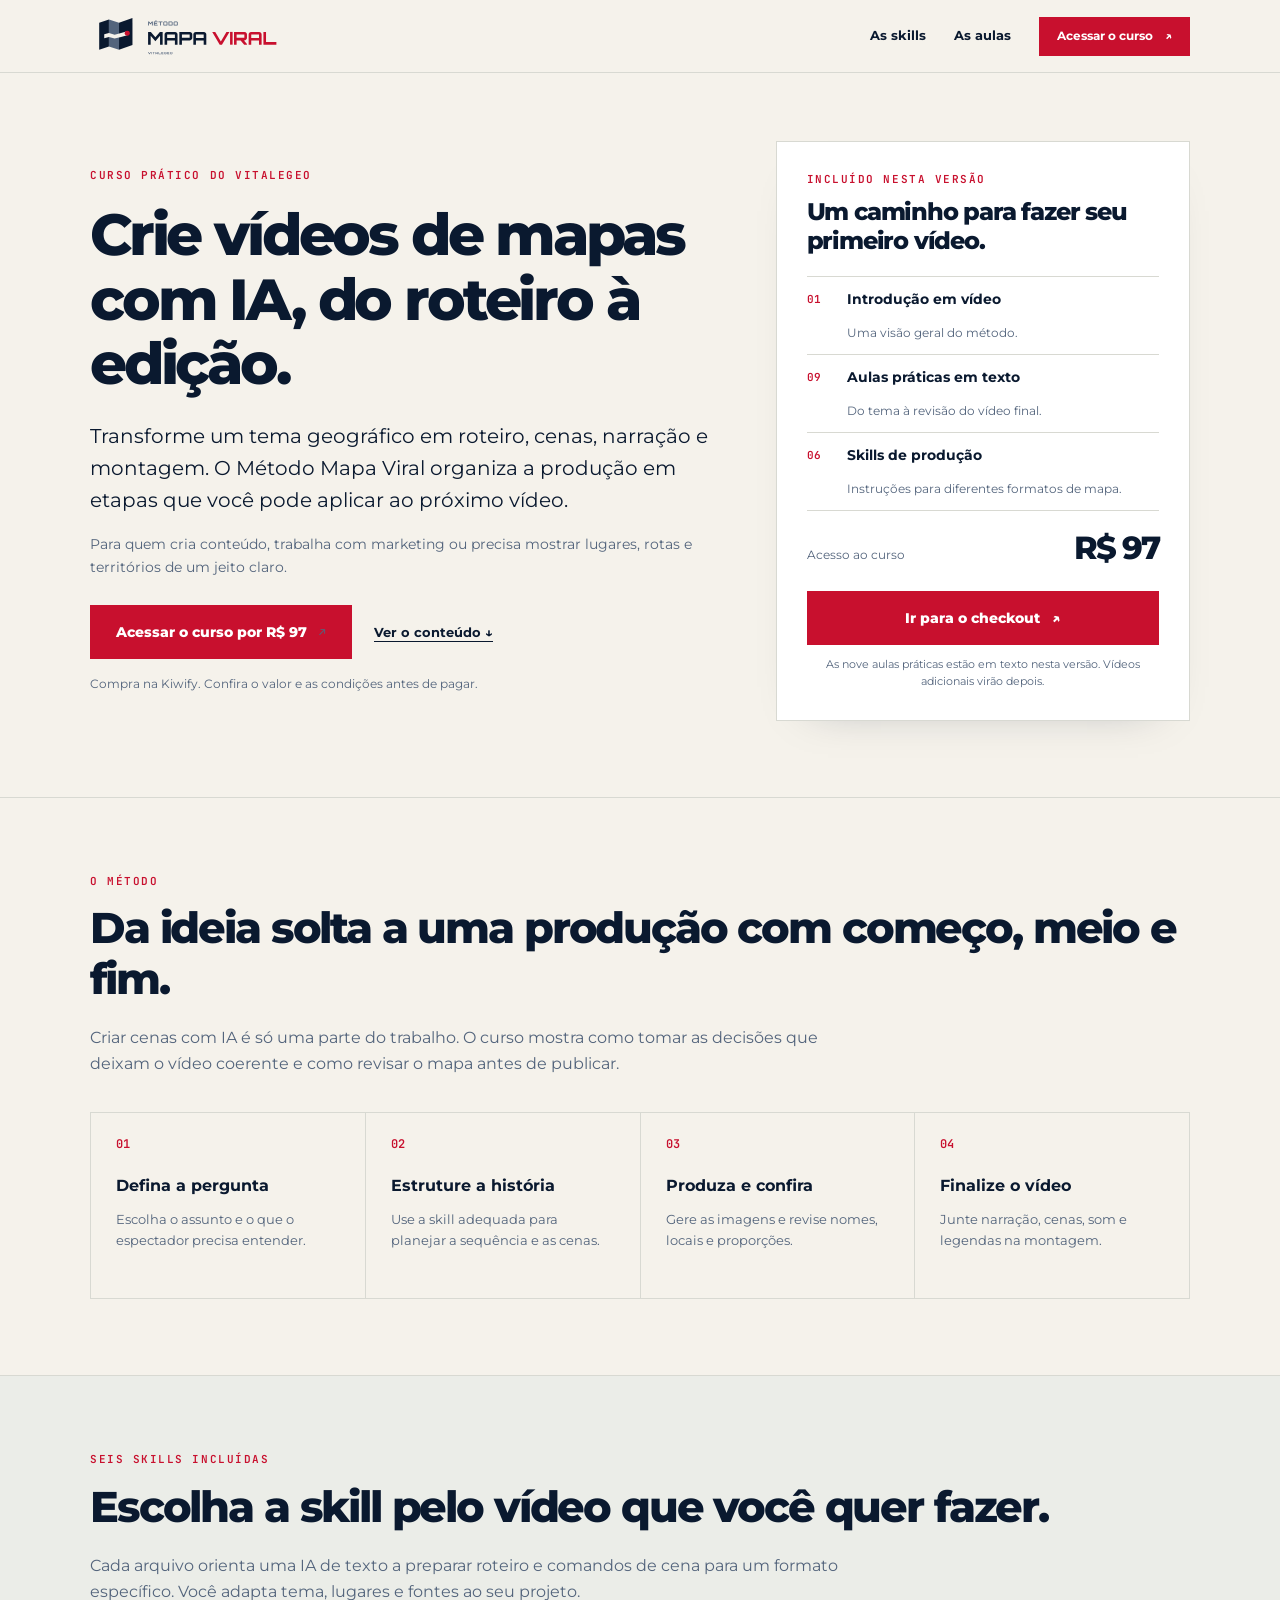
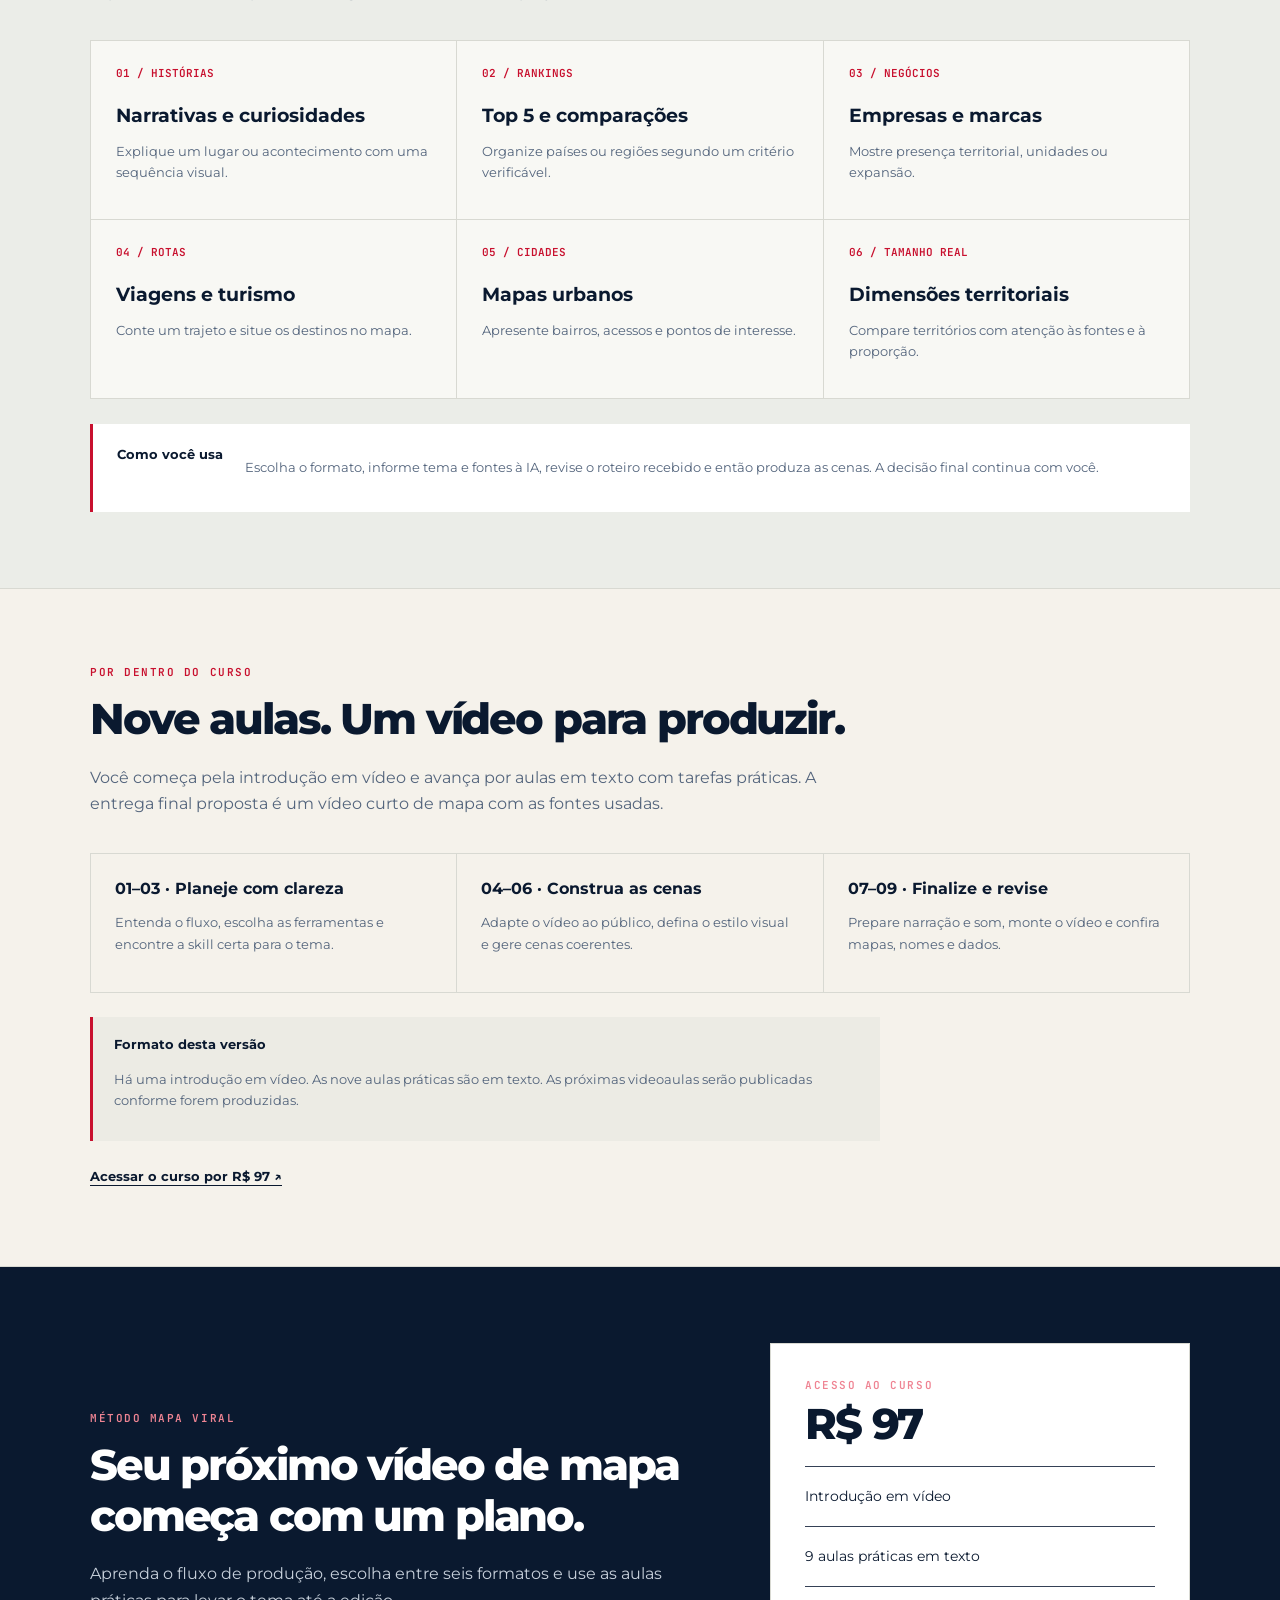
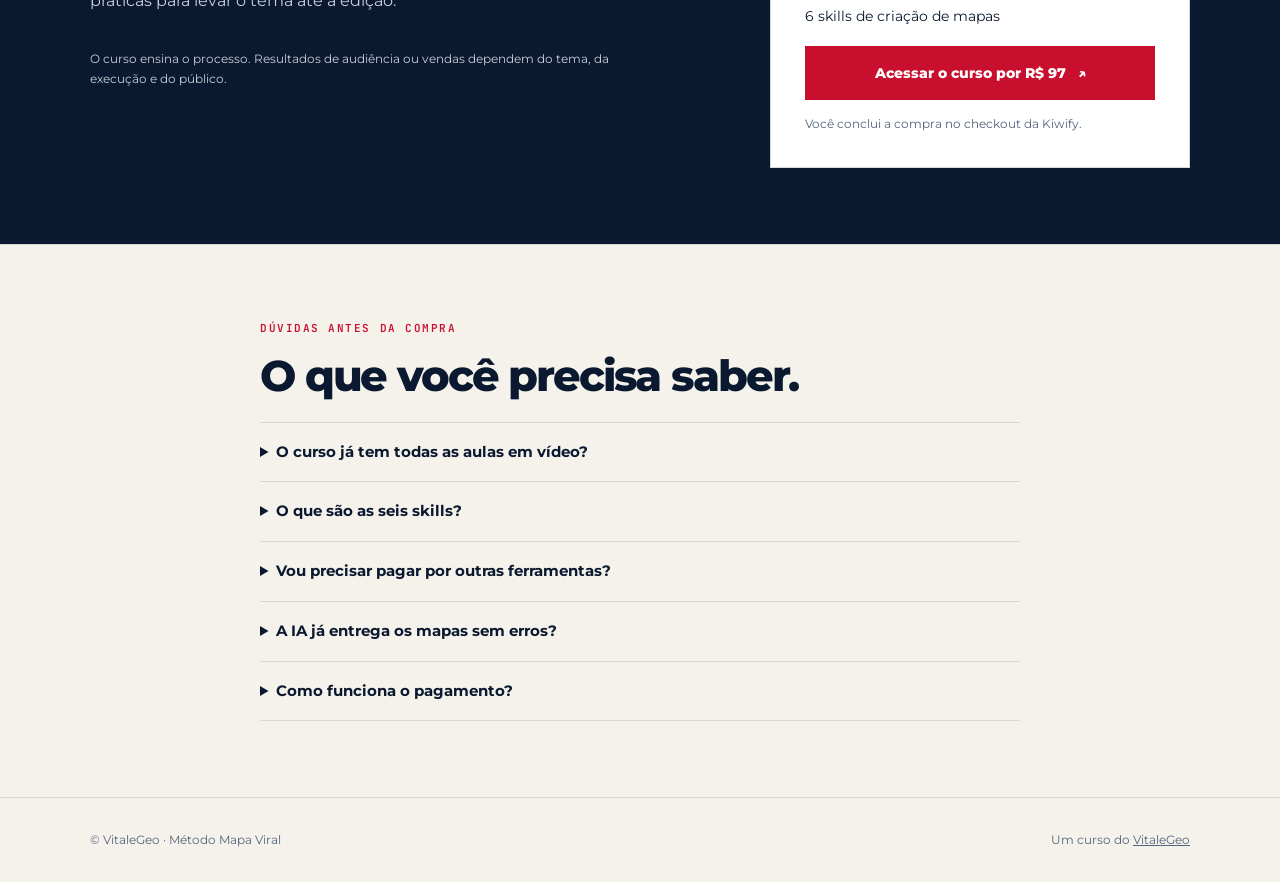
==== index.html @ 08789dc2 "Improve landing page conversion copy and layout" ====
<!doctype html>
<html lang="pt-BR">
<head>
  <meta charset="utf-8">
  <meta name="viewport" content="width=device-width,initial-scale=1">
  <meta name="theme-color" content="#F5F2EB">
  <meta name="description" content="Aprenda a criar vídeos de mapas com IA, do roteiro à edição. Introdução em vídeo, 9 aulas em texto e 6 skills para diferentes formatos.">
  <title>Método Mapa Viral | Crie vídeos de mapas com IA</title>
  <link rel="canonical" href="https://metodomapaviral.vitalegeo.com.br/">
  <meta property="og:type" content="website">
  <meta property="og:title" content="Método Mapa Viral | Crie vídeos de mapas com IA">
  <meta property="og:description" content="Do roteiro à edição: introdução em vídeo, 9 aulas em texto e 6 skills para criar vídeos de mapas com IA.">
  <meta property="og:url" content="https://metodomapaviral.vitalegeo.com.br/">
  <meta property="og:image" content="https://metodomapaviral.vitalegeo.com.br/capa-metodo-mapa-viral.png">
  <meta property="og:image:width" content="300">
  <meta property="og:image:height" content="250">
  <link rel="icon" href="logo/metodo-mapa-viral-favicon.ico" sizes="any">
  <link rel="preconnect" href="https://fonts.googleapis.com">
  <link rel="preconnect" href="https://fonts.gstatic.com" crossorigin>
  <link href="https://fonts.googleapis.com/css2?family=JetBrains+Mono:wght@500;600&family=Montserrat:wght@400;500;600;700;800&display=swap" rel="stylesheet">
  <style>
    :root{--paper:#F5F2EB;--ink:#0A192F;--slate:#53647C;--red:#C8102E;--line:#d8d9d2}
    *{box-sizing:border-box}html{scroll-behavior:smooth}body{margin:0;background:var(--paper);color:var(--ink);font:16px/1.65 Montserrat,Arial,sans-serif}a{color:inherit}button{font:inherit}::selection{background:#A8C3A6;color:var(--ink)}
    .wrap{width:min(1100px,calc(100% - 40px));margin:auto}.narrow{width:min(760px,calc(100% - 40px));margin:auto}.eyebrow{font:600 11px/1.4 'JetBrains Mono',monospace;letter-spacing:.14em;text-transform:uppercase;color:var(--red)}
    .site-header{border-bottom:1px solid var(--line)}.nav{min-height:72px;display:flex;align-items:center;justify-content:space-between;gap:20px}.brand{display:inline-flex;align-items:center;text-decoration:none}.brand img{display:block;width:215px;height:auto}.nav-links{display:flex;align-items:center;gap:28px}.nav-links a{text-decoration:none;font-size:13px;font-weight:700}.nav-links a:hover{color:var(--red)}
    .button{display:inline-flex;align-items:center;justify-content:center;gap:12px;min-height:54px;padding:13px 25px;border:1px solid var(--red);background:var(--red);color:#fff!important;text-decoration:none;font-weight:800;font-size:14px;line-height:1.3;transition:background .2s,transform .2s}.button:hover{background:#a50d24;transform:translateY(-2px)}.button:focus-visible,a:focus-visible,summary:focus-visible{outline:3px solid var(--red);outline-offset:4px}.button.ghost{background:transparent;color:var(--ink)!important;border-color:var(--ink)}.button.ghost:hover{background:var(--ink);color:#fff!important}.button.small{min-height:39px;padding:8px 17px;font-size:12px}
    .hero{padding:84px 0 85px;border-bottom:1px solid var(--line)}.hero-grid{display:grid;grid-template-columns:minmax(0,1.3fr) minmax(270px,.7fr);align-items:end;gap:7vw}.hero h1{font:800 clamp(39px,5vw,68px)/1.08 Orbitron,sans-serif;letter-spacing:-.045em;margin:19px 0 24px;max-width:760px}.hero .lead{font-size:clamp(17px,2vw,21px);line-height:1.55;max-width:650px;margin:0 0 28px}.hero .sublead{max-width:630px;color:var(--slate);font-size:14px;margin:0 0 31px}.hero-cta{display:flex;flex-wrap:wrap;align-items:center;gap:20px}.hero-cta span{font:500 11px 'JetBrains Mono',monospace;color:var(--slate)}.hero-note{border-left:2px solid var(--red);padding:8px 0 8px 20px;font-size:14px}.hero-note strong{display:block;font-size:18px;margin-bottom:12px}.hero-note p{margin:0;color:var(--slate)}
    section{scroll-margin-top:26px}.section{padding:82px 0;border-bottom:1px solid var(--line)}h2{font:800 clamp(28px,3.6vw,43px)/1.18 Orbitron,sans-serif;letter-spacing:-.04em;margin:14px 0 20px}h3{font-size:19px;line-height:1.35;margin:0 0 12px}.intro{font-size:16px;max-width:760px;color:var(--slate);margin:0 0 35px}.columns{display:grid;grid-template-columns:repeat(2,minmax(0,1fr));gap:35px}.rule-list{list-style:none;padding:0;margin:0}.rule-list li{padding:18px 0;border-top:1px solid var(--line);font-size:14px}.rule-list strong{display:block;font-size:15px;color:var(--ink)}.rule-list span{color:var(--slate)}.number{font:600 11px 'JetBrains Mono',monospace;color:var(--red);margin-right:12px}
    .dark{background:var(--ink);color:#fff}.dark .eyebrow{color:#ef8493}.dark .intro,.dark p,.dark .rule-list span{color:#c7d0db}.dark .rule-list li{border-color:#354156}.dark .rule-list strong{color:#fff}.dark .button.ghost{border-color:#fff;color:#fff!important}.dark .button.ghost:hover{background:#fff;color:var(--ink)!important}
    .process{display:grid;grid-template-columns:repeat(4,1fr);border-top:1px solid var(--line);border-left:1px solid var(--line);margin-top:34px}.step{padding:25px;border-right:1px solid var(--line);border-bottom:1px solid var(--line)}.step b{display:block;font:700 26px Orbitron,sans-serif;color:var(--red);margin-bottom:20px}.step h3{font-size:16px}.step p{font-size:13px;color:var(--slate);margin:0}
    .skill-grid{display:grid;grid-template-columns:repeat(3,1fr);gap:1px;background:var(--line);border:1px solid var(--line);margin-top:30px}.skill{background:var(--paper);padding:25px}.skill .number{display:block;margin-bottom:25px}.skill p{font-size:13px;color:var(--slate);margin:0}
    .curriculum{display:grid;grid-template-columns:1fr 1fr;gap:32px}.curriculum ol{margin:0;padding-left:20px}.curriculum li{padding:11px 0;border-top:1px solid var(--line);font-size:14px}.curriculum li:last-child{border-bottom:1px solid var(--line)}.curriculum h3{margin-bottom:18px}.note{font-size:13px;color:var(--slate);margin-top:24px}.offer{display:grid;grid-template-columns:1fr minmax(290px,420px);gap:60px;align-items:center}.price-box{background:#fff;border:1px solid var(--line);padding:34px;color:var(--ink)}.price{font:800 48px Orbitron,sans-serif;letter-spacing:-.05em;margin:4px 0 16px}.price-box .button{width:100%;text-align:center}.price-box small{display:block;color:var(--slate);font-size:11px;line-height:1.5;margin-top:13px}.checkout-pending{background:#fff4f4;color:#791b2b!important;border-left:3px solid var(--red);padding:12px;font-size:12px;margin:15px 0 0}
    .checkout-note{color:var(--slate);font-size:12px;line-height:1.5;margin:15px 0 0}.faq details{border-top:1px solid var(--line);padding:17px 0}.faq details:last-child{border-bottom:1px solid var(--line)}.faq summary{cursor:pointer;font-weight:700;font-size:14px}.faq p{font-size:13px;color:var(--slate);margin:10px 0 0}.footer{padding:32px 0;font-size:12px;color:var(--slate)}.footer .wrap{display:flex;justify-content:space-between;gap:20px}
    @media(max-width:760px){.nav-links a:not(.button){display:none}.hero{padding:58px 0}.hero-grid,.columns,.curriculum,.offer{grid-template-columns:1fr}.hero-note{margin-top:24px}.section{padding:60px 0}.process{grid-template-columns:repeat(2,1fr)}.skill-grid{grid-template-columns:repeat(2,1fr)}.offer{gap:24px}}
    @media(max-width:500px){.wrap,.narrow{width:min(100% - 32px,1100px)}.hero h1{font-size:36px}.hero-cta .button{width:100%}.skill-grid,.process{grid-template-columns:1fr}.nav{min-height:65px}.brand img{width:150px}.price-box{padding:26px}.footer .wrap{display:block}}
    @media(prefers-reduced-motion:reduce){html{scroll-behavior:auto}.button{transition:none}}

    /* Oferta e conteúdo acima da primeira dobra */
    .hero{padding:68px 0 76px}
    .hero-grid{grid-template-columns:minmax(0,1.2fr) minmax(335px,.8fr);align-items:center;gap:clamp(40px,5vw,75px)}
    .hero-grid>*{min-width:0}
    .hero h1{font:800 clamp(36px,4.5vw,59px)/1.12 Montserrat,Arial,sans-serif;letter-spacing:-.055em;max-width:690px}
    h2{font-family:Montserrat,Arial,sans-serif;letter-spacing:-.05em}
    .hero .lead{font-size:clamp(17px,1.75vw,20px);line-height:1.6;margin-bottom:17px}
    .hero .sublead{margin-bottom:26px}
    .hero-cta{gap:22px}
    .hero-cta .text-link{font:700 13px/1.4 Montserrat,Arial,sans-serif;color:var(--ink);text-decoration:underline;text-underline-offset:4px}
    .hero-micro{margin:15px 0 0;color:var(--slate);font-size:12px}
    .hero-note{background:#fff;border:1px solid var(--line);padding:30px;box-shadow:0 18px 45px -36px rgba(10,25,47,.35)}
    .hero-note h2{font:800 24px/1.2 Montserrat,Arial,sans-serif;margin:11px 0 20px}
    .hero-includes{list-style:none;margin:0;padding:0}
    .hero-includes li{display:grid;grid-template-columns:30px 1fr;gap:10px;padding:11px 0;border-top:1px solid var(--line)}
    .hero-includes li:last-child{border-bottom:1px solid var(--line)}
    .hero-includes b{font:600 11px/2 'JetBrains Mono',monospace;color:var(--red)}
    .hero-includes span{font-size:12px;color:var(--slate)}
    .hero-includes strong{display:block;font-size:14px;color:var(--ink)}
    .hero-price{display:flex;justify-content:space-between;align-items:baseline;gap:8px;margin:21px 0 15px}
    .hero-price span{color:var(--slate);font-size:12px}
    .hero-price strong{font:800 32px/1 Montserrat,Arial,sans-serif;letter-spacing:-.06em}
    .hero-note .button{width:100%}
    .hero-note .format-note{margin:11px 0 0;color:var(--slate);font-size:11px;line-height:1.55;text-align:center}
    .section{padding:76px 0}
    .process .step{min-height:186px}
    .process .step b{font:600 12px/1 'JetBrains Mono',monospace;margin-bottom:25px}
    .skill-section{background:#EBEDE8}
    .skill{background:#F8F8F4;min-height:178px}
    .skill .number{margin-bottom:23px}
    .skill-usage{display:grid;grid-template-columns:auto 1fr;gap:22px;margin-top:25px;padding:20px 24px;background:#fff;border-left:3px solid var(--red);font-size:13px}
    .skill-usage strong{white-space:nowrap}
    .skill-usage p{color:var(--slate)}
    .curriculum{grid-template-columns:repeat(3,minmax(0,1fr));gap:0;border-top:1px solid var(--line);border-left:1px solid var(--line)}
    .curriculum>div{padding:24px;border-right:1px solid var(--line);border-bottom:1px solid var(--line)}
    .curriculum h3{font-size:16px;margin:0 0 9px}
    .curriculum p{color:var(--slate);font-size:13px}
    .course-note{max-width:790px;margin:24px 0 22px;padding:17px 21px;background:#ECEBE4;border-left:3px solid var(--red);font-size:13px}
    .course-note strong{display:block;margin-bottom:4px}
    .course-note p{color:var(--slate)}
    .text-link{font-weight:700;font-size:13px;text-decoration-thickness:1px;text-underline-offset:4px}
    .honesty{color:#C7D0DB;font-size:12px;max-width:530px}
    .price{font-family:Montserrat,Arial,sans-serif;font-size:43px}
    .price-box .checkout-note{color:var(--slate)}
    .faq summary{font-size:15px}
    .faq p{font-size:14px}
    @media(max-width:900px){.hero-grid{grid-template-columns:1fr;gap:36px}.hero-note{max-width:560px}.curriculum{grid-template-columns:1fr}.hero{padding:56px 0 65px}}
    @media(max-width:760px){.process .step{min-height:auto}}
    @media(max-width:500px){.hero h1{font-size:clamp(32px,8vw,40px)}.hero-cta{align-items:stretch}.hero-cta .text-link{margin:auto}.hero-note{padding:24px}.hero-note h2{font-size:22px}.section{padding:58px 0}.skill{min-height:auto}.skill-usage{grid-template-columns:1fr;gap:5px;padding:18px}.curriculum>div{padding:20px}.nav-links{gap:0}.nav-links .button{font-size:11px;padding:9px 12px}.brand img{width:145px}}
  </style>
</head>
<body>
  <header class="site-header"><nav class="wrap nav" aria-label="Navegação principal"><a class="brand" href="#inicio" aria-label="Método Mapa Viral, voltar ao início"><img src="logo/metodo-mapa-viral-horizontal.svg" alt="Método Mapa Viral, VitaleGeo" width="215" height="55"></a><div class="nav-links"><a href="#skills">As skills</a><a href="#conteudo">As aulas</a><a class="button small" href="https://pay.kiwify.com.br/bAuPiQh">Acessar o curso <span aria-hidden="true">↗</span></a></div></nav></header>
  <main id="inicio">
    <section class="hero" aria-labelledby="hero-title">
      <div class="wrap hero-grid">
        <div>
          <div class="eyebrow">Curso prático do VitaleGeo</div>
          <h1 id="hero-title">Crie vídeos de mapas com IA, do roteiro à edição.</h1>
          <p class="lead">Transforme um tema geográfico em roteiro, cenas, narração e montagem. O Método Mapa Viral organiza a produção em etapas que você pode aplicar ao próximo vídeo.</p>
          <p class="sublead">Para quem cria conteúdo, trabalha com marketing ou precisa mostrar lugares, rotas e territórios de um jeito claro.</p>
          <div class="hero-cta"><a class="button" href="https://pay.kiwify.com.br/bAuPiQh">Acessar o curso por R$ 97 <span aria-hidden="true">↗</span></a><a class="text-link" href="#conteudo">Ver o conteúdo ↓</a></div>
          <p class="hero-micro">Compra na Kiwify. Confira o valor e as condições antes de pagar.</p>
        </div>
        <aside class="hero-note" aria-label="O que está incluído no curso">
          <div class="eyebrow">Incluído nesta versão</div>
          <h2>Um caminho para fazer seu primeiro vídeo.</h2>
          <ul class="hero-includes">
            <li><b>01</b><span><strong>Introdução em vídeo</strong>Uma visão geral do método.</span></li>
            <li><b>09</b><span><strong>Aulas práticas em texto</strong>Do tema à revisão do vídeo final.</span></li>
            <li><b>06</b><span><strong>Skills de produção</strong>Instruções para diferentes formatos de mapa.</span></li>
          </ul>
          <div class="hero-price"><span>Acesso ao curso</span><strong>R$ 97</strong></div>
          <a class="button" href="https://pay.kiwify.com.br/bAuPiQh">Ir para o checkout <span aria-hidden="true">↗</span></a>
          <p class="format-note">As nove aulas práticas estão em texto nesta versão. Vídeos adicionais virão depois.</p>
        </aside>
      </div>
    </section>
    <section id="metodo" class="section" aria-labelledby="metodo-title">
      <div class="wrap">
        <div class="eyebrow">O método</div>
        <h2 id="metodo-title">Da ideia solta a uma produção com começo, meio e fim.</h2>
        <p class="intro">Criar cenas com IA é só uma parte do trabalho. O curso mostra como tomar as decisões que deixam o vídeo coerente e como revisar o mapa antes de publicar.</p>
        <div class="process">
          <div class="step"><b>01</b><h3>Defina a pergunta</h3><p>Escolha o assunto e o que o espectador precisa entender.</p></div>
          <div class="step"><b>02</b><h3>Estruture a história</h3><p>Use a skill adequada para planejar a sequência e as cenas.</p></div>
          <div class="step"><b>03</b><h3>Produza e confira</h3><p>Gere as imagens e revise nomes, locais e proporções.</p></div>
          <div class="step"><b>04</b><h3>Finalize o vídeo</h3><p>Junte narração, cenas, som e legendas na montagem.</p></div>
        </div>
      </div>
    </section>
    <section id="skills" class="section skill-section" aria-labelledby="skills-title">
      <div class="wrap">
        <div class="eyebrow">Seis skills incluídas</div>
        <h2 id="skills-title">Escolha a skill pelo vídeo que você quer fazer.</h2>
        <p class="intro">Cada arquivo orienta uma IA de texto a preparar roteiro e comandos de cena para um formato específico. Você adapta tema, lugares e fontes ao seu projeto.</p>
        <div class="skill-grid">
          <div class="skill"><span class="number">01 / HISTÓRIAS</span><h3>Narrativas e curiosidades</h3><p>Explique um lugar ou acontecimento com uma sequência visual.</p></div>
          <div class="skill"><span class="number">02 / RANKINGS</span><h3>Top 5 e comparações</h3><p>Organize países ou regiões segundo um critério verificável.</p></div>
          <div class="skill"><span class="number">03 / NEGÓCIOS</span><h3>Empresas e marcas</h3><p>Mostre presença territorial, unidades ou expansão.</p></div>
          <div class="skill"><span class="number">04 / ROTAS</span><h3>Viagens e turismo</h3><p>Conte um trajeto e situe os destinos no mapa.</p></div>
          <div class="skill"><span class="number">05 / CIDADES</span><h3>Mapas urbanos</h3><p>Apresente bairros, acessos e pontos de interesse.</p></div>
          <div class="skill"><span class="number">06 / TAMANHO REAL</span><h3>Dimensões territoriais</h3><p>Compare territórios com atenção às fontes e à proporção.</p></div>
        </div>
        <div class="skill-usage"><strong>Como você usa</strong><p>Escolha o formato, informe tema e fontes à IA, revise o roteiro recebido e então produza as cenas. A decisão final continua com você.</p></div>
      </div>
    </section>
    <section id="conteudo" class="section" aria-labelledby="conteudo-title">
      <div class="wrap">
        <div class="eyebrow">Por dentro do curso</div>
        <h2 id="conteudo-title">Nove aulas. Um vídeo para produzir.</h2>
        <p class="intro">Você começa pela introdução em vídeo e avança por aulas em texto com tarefas práticas. A entrega final proposta é um vídeo curto de mapa com as fontes usadas.</p>
        <div class="curriculum">
          <div><h3>01–03 · Planeje com clareza</h3><p>Entenda o fluxo, escolha as ferramentas e encontre a skill certa para o tema.</p></div>
          <div><h3>04–06 · Construa as cenas</h3><p>Adapte o vídeo ao público, defina o estilo visual e gere cenas coerentes.</p></div>
          <div><h3>07–09 · Finalize e revise</h3><p>Prepare narração e som, monte o vídeo e confira mapas, nomes e dados.</p></div>
        </div>
        <div class="course-note"><strong>Formato desta versão</strong><p>Há uma introdução em vídeo. As nove aulas práticas são em texto. As próximas videoaulas serão publicadas conforme forem produzidas.</p></div>
        <a class="text-link" href="https://pay.kiwify.com.br/bAuPiQh">Acessar o curso por R$ 97 ↗</a>
      </div>
    </section>
    <section id="inscricao" class="section dark" aria-labelledby="inscricao-title">
      <div class="wrap offer">
        <div><div class="eyebrow">Método Mapa Viral</div><h2 id="inscricao-title">Seu próximo vídeo de mapa começa com um plano.</h2><p class="intro">Aprenda o fluxo de produção, escolha entre seis formatos e use as aulas práticas para levar o tema até a edição.</p><p class="honesty">O curso ensina o processo. Resultados de audiência ou vendas dependem do tema, da execução e do público.</p></div>
        <div class="price-box"><div class="eyebrow">Acesso ao curso</div><div class="price">R$ 97</div><ul class="rule-list"><li>Introdução em vídeo</li><li>9 aulas práticas em texto</li><li>6 skills de criação de mapas</li></ul><a class="button" href="https://pay.kiwify.com.br/bAuPiQh">Acessar o curso por R$ 97 <span aria-hidden="true">↗</span></a><p class="checkout-note">Você conclui a compra no checkout da Kiwify.</p></div>
      </div>
    </section>
    <section id="perguntas" class="section faq" aria-labelledby="perguntas-title">
      <div class="narrow"><div class="eyebrow">Dúvidas antes da compra</div><h2 id="perguntas-title">O que você precisa saber.</h2>
        <details><summary>O curso já tem todas as aulas em vídeo?</summary><p>A introdução está em vídeo. As nove aulas práticas estão em texto nesta primeira versão. Os vídeos adicionais serão acrescentados depois.</p></details>
        <details><summary>O que são as seis skills?</summary><p>São arquivos de instruções para usar com uma IA de texto. Cada um ajuda a estruturar roteiro e comandos de cena para um tipo de vídeo de mapa.</p></details>
        <details><summary>Vou precisar pagar por outras ferramentas?</summary><p>O curso apresenta opções para geração visual, voz e edição. Planos, recursos gratuitos e preços dessas ferramentas externas podem mudar. Você escolhe quais usar.</p></details>
        <details><summary>A IA já entrega os mapas sem erros?</summary><p>Não. Você precisa conferir nomes, lugares, trajetos, bandeiras e dados. A revisão faz parte do método ensinado.</p></details>
        <details><summary>Como funciona o pagamento?</summary><p>Ao escolher o curso, você é levado ao checkout da Kiwify. Confira lá o valor, as formas de pagamento e as condições antes de concluir a compra.</p></details>
      </div>
    </section>
  </main>
  <footer class="footer"><div class="wrap"><span>© VitaleGeo · Método Mapa Viral</span><span>Um curso do <a href="https://www.vitalegeo.com.br/">VitaleGeo</a></span></div></footer>
</body>
</html>
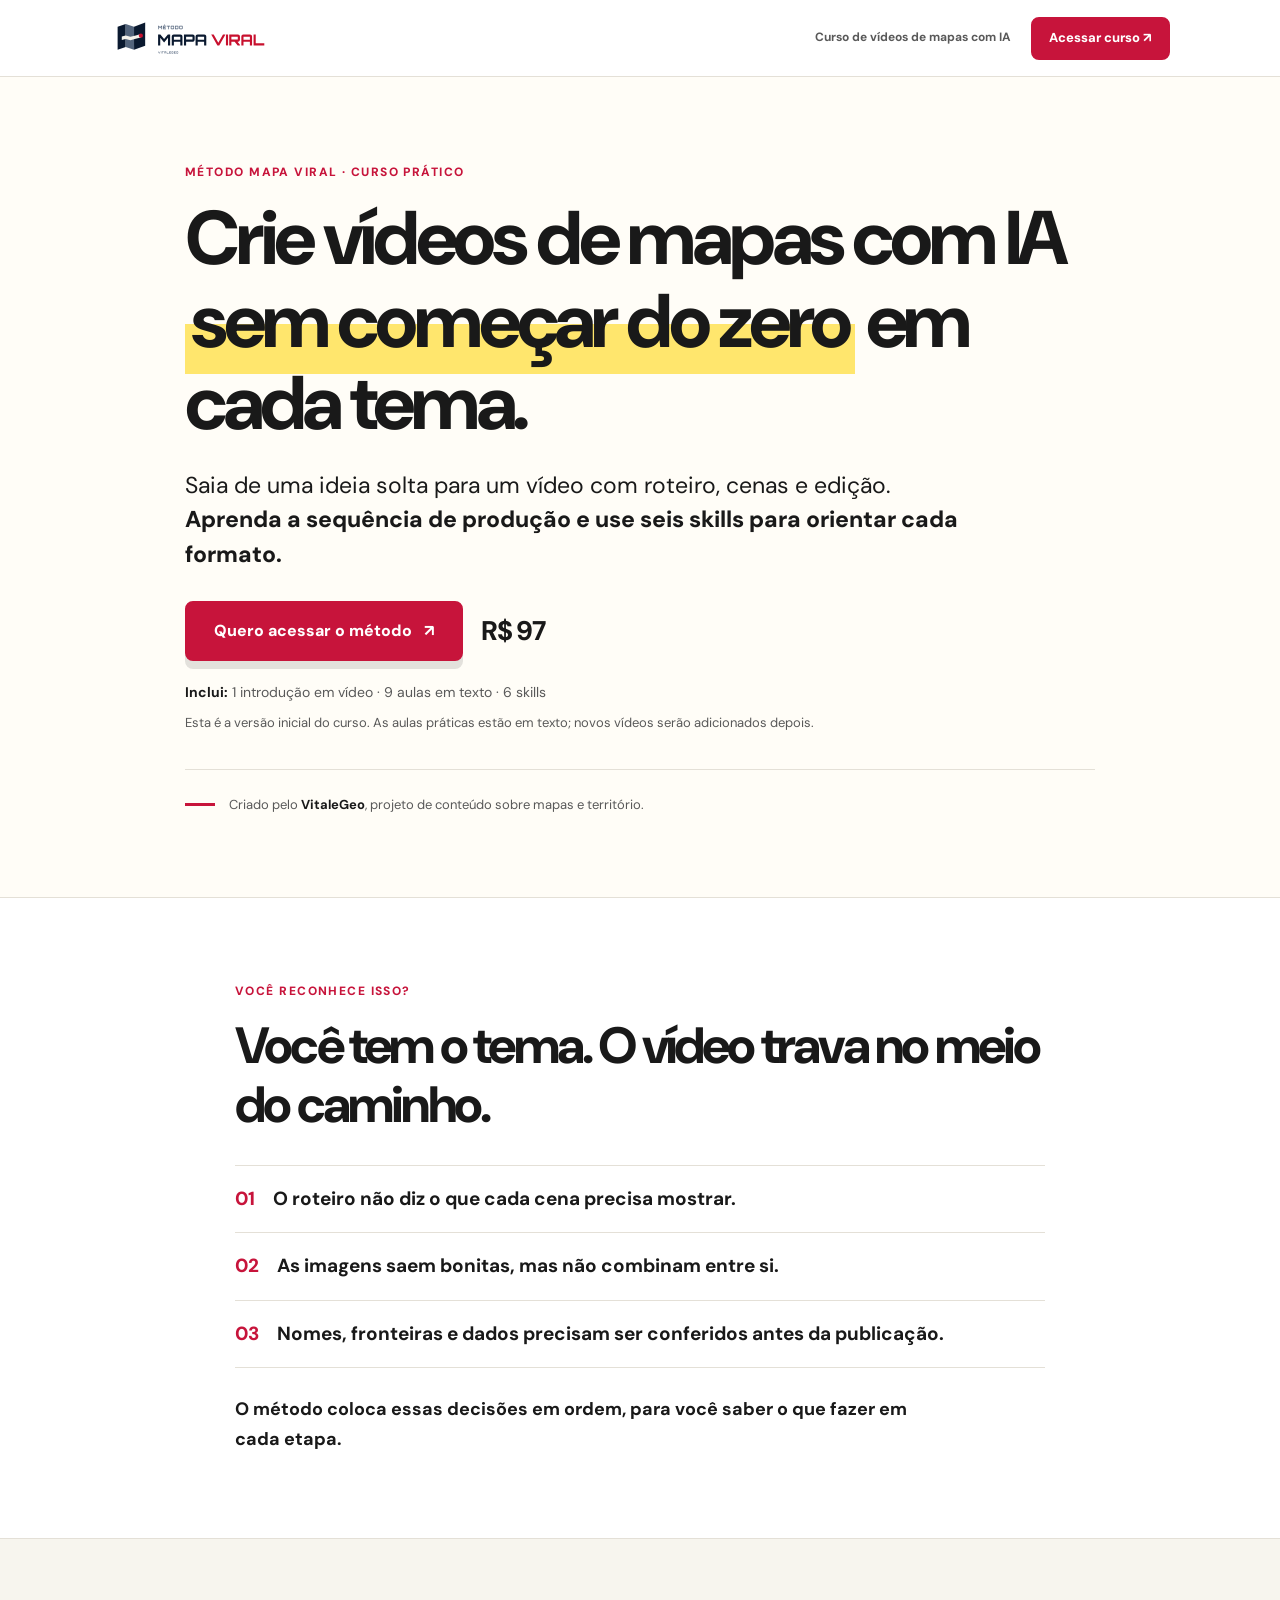
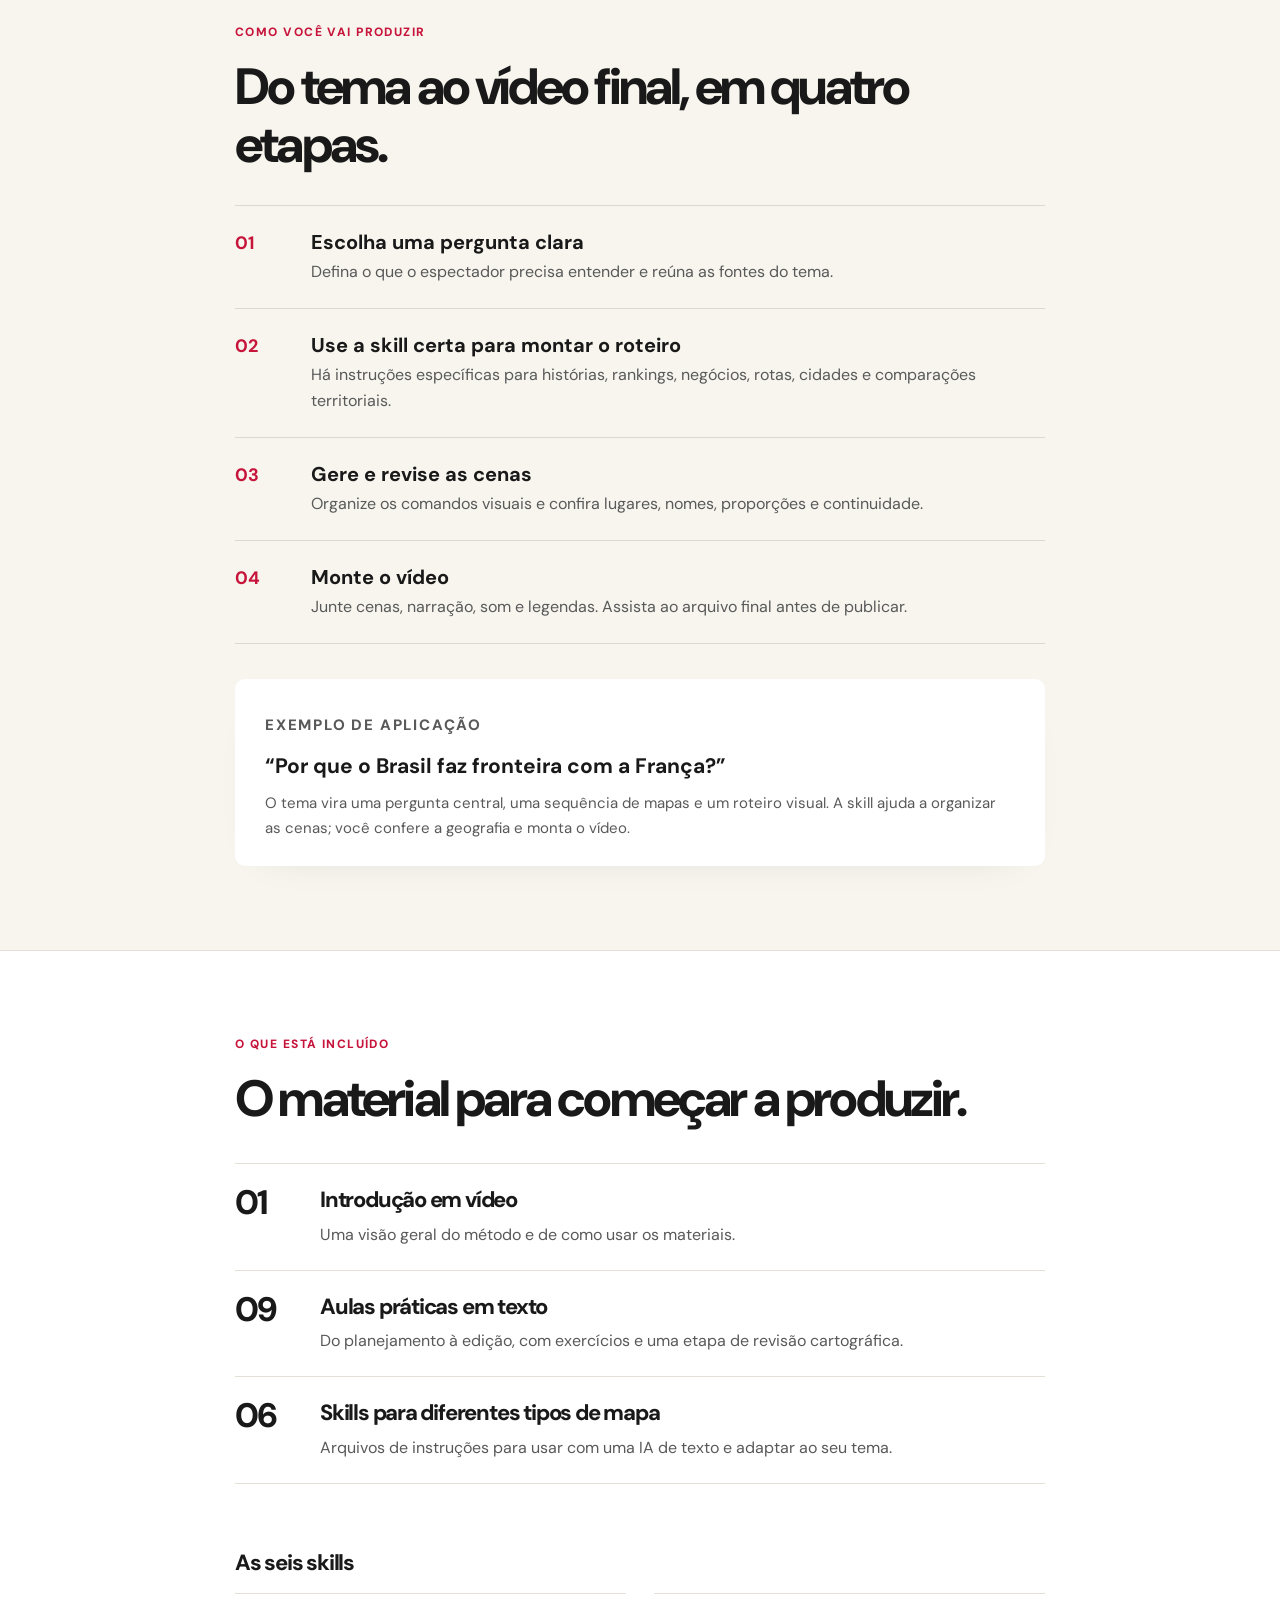
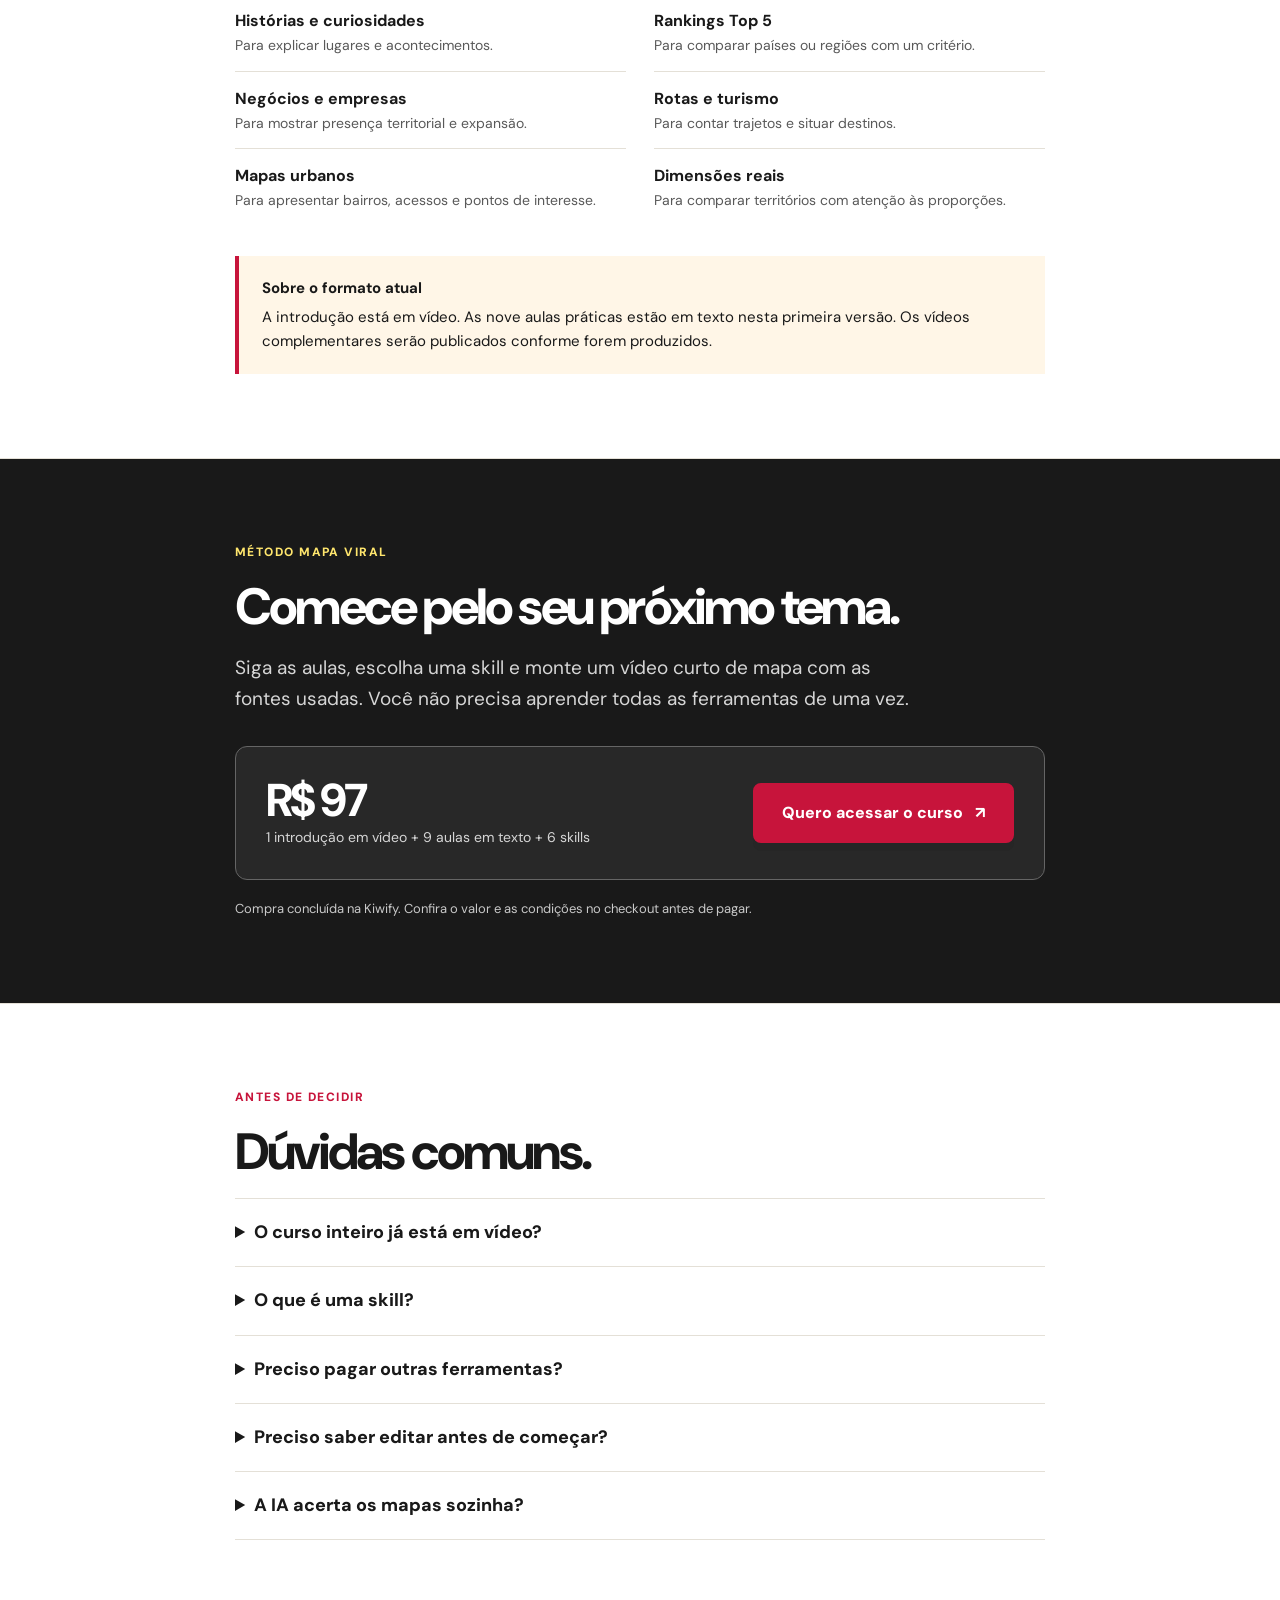
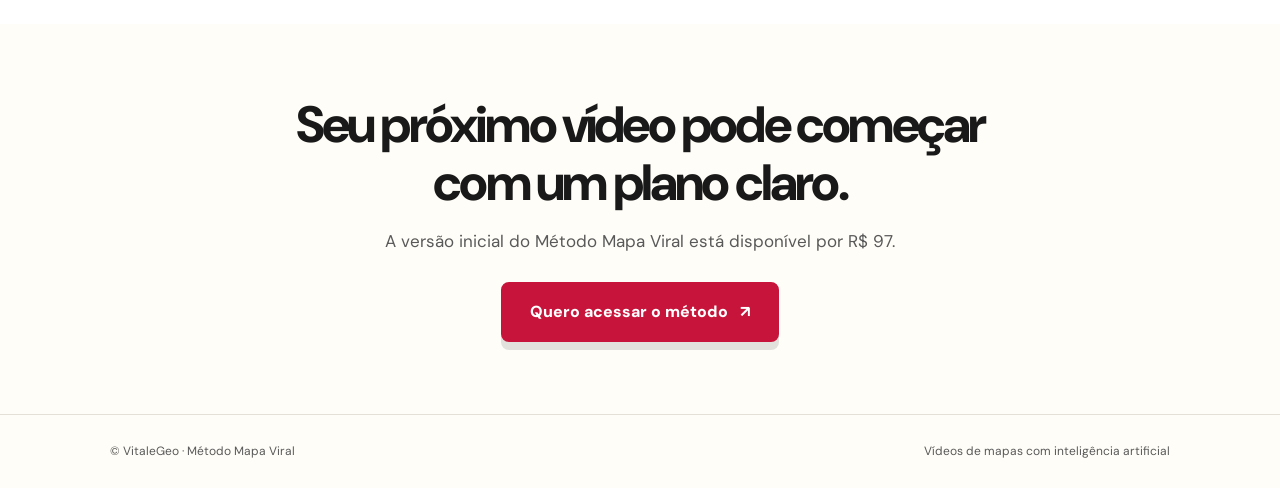
==== commit 50072460: "Rebuild course sales page for focused conversion flow" ====
--- a/index.html
+++ b/index.html
@@ -2,176 +2,259 @@
 <html lang="pt-BR">
 <head>
   <meta charset="utf-8">
-  <meta name="viewport" content="width=device-width,initial-scale=1">
-  <meta name="theme-color" content="#F5F2EB">
-  <meta name="description" content="Aprenda a criar vídeos de mapas com IA, do roteiro à edição. Introdução em vídeo, 9 aulas em texto e 6 skills para diferentes formatos.">
-  <title>Método Mapa Viral | Crie vídeos de mapas com IA</title>
-  <link rel="canonical" href="https://metodomapaviral.vitalegeo.com.br/">
+  <meta name="viewport" content="width=device-width, initial-scale=1">
+  <meta name="theme-color" content="#FFFDF7">
+  <meta name="description" content="Aprenda a criar vídeos de mapas com IA sem começar do zero em cada tema. Método Mapa Viral: introdução em vídeo, 9 aulas em texto e 6 skills.">
   <meta property="og:type" content="website">
-  <meta property="og:title" content="Método Mapa Viral | Crie vídeos de mapas com IA">
-  <meta property="og:description" content="Do roteiro à edição: introdução em vídeo, 9 aulas em texto e 6 skills para criar vídeos de mapas com IA.">
+  <meta property="og:title" content="Método Mapa Viral | Vídeos de mapas com IA">
+  <meta property="og:description" content="Do tema ao vídeo: roteiro, cenas, edição e revisão com 9 aulas práticas e 6 skills.">
   <meta property="og:url" content="https://metodomapaviral.vitalegeo.com.br/">
   <meta property="og:image" content="https://metodomapaviral.vitalegeo.com.br/capa-metodo-mapa-viral.png">
   <meta property="og:image:width" content="300">
   <meta property="og:image:height" content="250">
+  <title>Método Mapa Viral | Crie vídeos de mapas com IA</title>
+  <link rel="canonical" href="https://metodomapaviral.vitalegeo.com.br/">
   <link rel="icon" href="logo/metodo-mapa-viral-favicon.ico" sizes="any">
   <link rel="preconnect" href="https://fonts.googleapis.com">
   <link rel="preconnect" href="https://fonts.gstatic.com" crossorigin>
-  <link href="https://fonts.googleapis.com/css2?family=JetBrains+Mono:wght@500;600&family=Montserrat:wght@400;500;600;700;800&display=swap" rel="stylesheet">
+  <link href="https://fonts.googleapis.com/css2?family=DM+Sans:wght@400;500;600;700;800&display=swap" rel="stylesheet">
   <style>
-    :root{--paper:#F5F2EB;--ink:#0A192F;--slate:#53647C;--red:#C8102E;--line:#d8d9d2}
-    *{box-sizing:border-box}html{scroll-behavior:smooth}body{margin:0;background:var(--paper);color:var(--ink);font:16px/1.65 Montserrat,Arial,sans-serif}a{color:inherit}button{font:inherit}::selection{background:#A8C3A6;color:var(--ink)}
-    .wrap{width:min(1100px,calc(100% - 40px));margin:auto}.narrow{width:min(760px,calc(100% - 40px));margin:auto}.eyebrow{font:600 11px/1.4 'JetBrains Mono',monospace;letter-spacing:.14em;text-transform:uppercase;color:var(--red)}
-    .site-header{border-bottom:1px solid var(--line)}.nav{min-height:72px;display:flex;align-items:center;justify-content:space-between;gap:20px}.brand{display:inline-flex;align-items:center;text-decoration:none}.brand img{display:block;width:215px;height:auto}.nav-links{display:flex;align-items:center;gap:28px}.nav-links a{text-decoration:none;font-size:13px;font-weight:700}.nav-links a:hover{color:var(--red)}
-    .button{display:inline-flex;align-items:center;justify-content:center;gap:12px;min-height:54px;padding:13px 25px;border:1px solid var(--red);background:var(--red);color:#fff!important;text-decoration:none;font-weight:800;font-size:14px;line-height:1.3;transition:background .2s,transform .2s}.button:hover{background:#a50d24;transform:translateY(-2px)}.button:focus-visible,a:focus-visible,summary:focus-visible{outline:3px solid var(--red);outline-offset:4px}.button.ghost{background:transparent;color:var(--ink)!important;border-color:var(--ink)}.button.ghost:hover{background:var(--ink);color:#fff!important}.button.small{min-height:39px;padding:8px 17px;font-size:12px}
-    .hero{padding:84px 0 85px;border-bottom:1px solid var(--line)}.hero-grid{display:grid;grid-template-columns:minmax(0,1.3fr) minmax(270px,.7fr);align-items:end;gap:7vw}.hero h1{font:800 clamp(39px,5vw,68px)/1.08 Orbitron,sans-serif;letter-spacing:-.045em;margin:19px 0 24px;max-width:760px}.hero .lead{font-size:clamp(17px,2vw,21px);line-height:1.55;max-width:650px;margin:0 0 28px}.hero .sublead{max-width:630px;color:var(--slate);font-size:14px;margin:0 0 31px}.hero-cta{display:flex;flex-wrap:wrap;align-items:center;gap:20px}.hero-cta span{font:500 11px 'JetBrains Mono',monospace;color:var(--slate)}.hero-note{border-left:2px solid var(--red);padding:8px 0 8px 20px;font-size:14px}.hero-note strong{display:block;font-size:18px;margin-bottom:12px}.hero-note p{margin:0;color:var(--slate)}
-    section{scroll-margin-top:26px}.section{padding:82px 0;border-bottom:1px solid var(--line)}h2{font:800 clamp(28px,3.6vw,43px)/1.18 Orbitron,sans-serif;letter-spacing:-.04em;margin:14px 0 20px}h3{font-size:19px;line-height:1.35;margin:0 0 12px}.intro{font-size:16px;max-width:760px;color:var(--slate);margin:0 0 35px}.columns{display:grid;grid-template-columns:repeat(2,minmax(0,1fr));gap:35px}.rule-list{list-style:none;padding:0;margin:0}.rule-list li{padding:18px 0;border-top:1px solid var(--line);font-size:14px}.rule-list strong{display:block;font-size:15px;color:var(--ink)}.rule-list span{color:var(--slate)}.number{font:600 11px 'JetBrains Mono',monospace;color:var(--red);margin-right:12px}
-    .dark{background:var(--ink);color:#fff}.dark .eyebrow{color:#ef8493}.dark .intro,.dark p,.dark .rule-list span{color:#c7d0db}.dark .rule-list li{border-color:#354156}.dark .rule-list strong{color:#fff}.dark .button.ghost{border-color:#fff;color:#fff!important}.dark .button.ghost:hover{background:#fff;color:var(--ink)!important}
-    .process{display:grid;grid-template-columns:repeat(4,1fr);border-top:1px solid var(--line);border-left:1px solid var(--line);margin-top:34px}.step{padding:25px;border-right:1px solid var(--line);border-bottom:1px solid var(--line)}.step b{display:block;font:700 26px Orbitron,sans-serif;color:var(--red);margin-bottom:20px}.step h3{font-size:16px}.step p{font-size:13px;color:var(--slate);margin:0}
-    .skill-grid{display:grid;grid-template-columns:repeat(3,1fr);gap:1px;background:var(--line);border:1px solid var(--line);margin-top:30px}.skill{background:var(--paper);padding:25px}.skill .number{display:block;margin-bottom:25px}.skill p{font-size:13px;color:var(--slate);margin:0}
-    .curriculum{display:grid;grid-template-columns:1fr 1fr;gap:32px}.curriculum ol{margin:0;padding-left:20px}.curriculum li{padding:11px 0;border-top:1px solid var(--line);font-size:14px}.curriculum li:last-child{border-bottom:1px solid var(--line)}.curriculum h3{margin-bottom:18px}.note{font-size:13px;color:var(--slate);margin-top:24px}.offer{display:grid;grid-template-columns:1fr minmax(290px,420px);gap:60px;align-items:center}.price-box{background:#fff;border:1px solid var(--line);padding:34px;color:var(--ink)}.price{font:800 48px Orbitron,sans-serif;letter-spacing:-.05em;margin:4px 0 16px}.price-box .button{width:100%;text-align:center}.price-box small{display:block;color:var(--slate);font-size:11px;line-height:1.5;margin-top:13px}.checkout-pending{background:#fff4f4;color:#791b2b!important;border-left:3px solid var(--red);padding:12px;font-size:12px;margin:15px 0 0}
-    .checkout-note{color:var(--slate);font-size:12px;line-height:1.5;margin:15px 0 0}.faq details{border-top:1px solid var(--line);padding:17px 0}.faq details:last-child{border-bottom:1px solid var(--line)}.faq summary{cursor:pointer;font-weight:700;font-size:14px}.faq p{font-size:13px;color:var(--slate);margin:10px 0 0}.footer{padding:32px 0;font-size:12px;color:var(--slate)}.footer .wrap{display:flex;justify-content:space-between;gap:20px}
-    @media(max-width:760px){.nav-links a:not(.button){display:none}.hero{padding:58px 0}.hero-grid,.columns,.curriculum,.offer{grid-template-columns:1fr}.hero-note{margin-top:24px}.section{padding:60px 0}.process{grid-template-columns:repeat(2,1fr)}.skill-grid{grid-template-columns:repeat(2,1fr)}.offer{gap:24px}}
-    @media(max-width:500px){.wrap,.narrow{width:min(100% - 32px,1100px)}.hero h1{font-size:36px}.hero-cta .button{width:100%}.skill-grid,.process{grid-template-columns:1fr}.nav{min-height:65px}.brand img{width:150px}.price-box{padding:26px}.footer .wrap{display:block}}
-    @media(prefers-reduced-motion:reduce){html{scroll-behavior:auto}.button{transition:none}}
-
-    /* Oferta e conteúdo acima da primeira dobra */
-    .hero{padding:68px 0 76px}
-    .hero-grid{grid-template-columns:minmax(0,1.2fr) minmax(335px,.8fr);align-items:center;gap:clamp(40px,5vw,75px)}
-    .hero-grid>*{min-width:0}
-    .hero h1{font:800 clamp(36px,4.5vw,59px)/1.12 Montserrat,Arial,sans-serif;letter-spacing:-.055em;max-width:690px}
-    h2{font-family:Montserrat,Arial,sans-serif;letter-spacing:-.05em}
-    .hero .lead{font-size:clamp(17px,1.75vw,20px);line-height:1.6;margin-bottom:17px}
-    .hero .sublead{margin-bottom:26px}
-    .hero-cta{gap:22px}
-    .hero-cta .text-link{font:700 13px/1.4 Montserrat,Arial,sans-serif;color:var(--ink);text-decoration:underline;text-underline-offset:4px}
-    .hero-micro{margin:15px 0 0;color:var(--slate);font-size:12px}
-    .hero-note{background:#fff;border:1px solid var(--line);padding:30px;box-shadow:0 18px 45px -36px rgba(10,25,47,.35)}
-    .hero-note h2{font:800 24px/1.2 Montserrat,Arial,sans-serif;margin:11px 0 20px}
-    .hero-includes{list-style:none;margin:0;padding:0}
-    .hero-includes li{display:grid;grid-template-columns:30px 1fr;gap:10px;padding:11px 0;border-top:1px solid var(--line)}
-    .hero-includes li:last-child{border-bottom:1px solid var(--line)}
-    .hero-includes b{font:600 11px/2 'JetBrains Mono',monospace;color:var(--red)}
-    .hero-includes span{font-size:12px;color:var(--slate)}
-    .hero-includes strong{display:block;font-size:14px;color:var(--ink)}
-    .hero-price{display:flex;justify-content:space-between;align-items:baseline;gap:8px;margin:21px 0 15px}
-    .hero-price span{color:var(--slate);font-size:12px}
-    .hero-price strong{font:800 32px/1 Montserrat,Arial,sans-serif;letter-spacing:-.06em}
-    .hero-note .button{width:100%}
-    .hero-note .format-note{margin:11px 0 0;color:var(--slate);font-size:11px;line-height:1.55;text-align:center}
-    .section{padding:76px 0}
-    .process .step{min-height:186px}
-    .process .step b{font:600 12px/1 'JetBrains Mono',monospace;margin-bottom:25px}
-    .skill-section{background:#EBEDE8}
-    .skill{background:#F8F8F4;min-height:178px}
-    .skill .number{margin-bottom:23px}
-    .skill-usage{display:grid;grid-template-columns:auto 1fr;gap:22px;margin-top:25px;padding:20px 24px;background:#fff;border-left:3px solid var(--red);font-size:13px}
-    .skill-usage strong{white-space:nowrap}
-    .skill-usage p{color:var(--slate)}
-    .curriculum{grid-template-columns:repeat(3,minmax(0,1fr));gap:0;border-top:1px solid var(--line);border-left:1px solid var(--line)}
-    .curriculum>div{padding:24px;border-right:1px solid var(--line);border-bottom:1px solid var(--line)}
-    .curriculum h3{font-size:16px;margin:0 0 9px}
-    .curriculum p{color:var(--slate);font-size:13px}
-    .course-note{max-width:790px;margin:24px 0 22px;padding:17px 21px;background:#ECEBE4;border-left:3px solid var(--red);font-size:13px}
-    .course-note strong{display:block;margin-bottom:4px}
-    .course-note p{color:var(--slate)}
-    .text-link{font-weight:700;font-size:13px;text-decoration-thickness:1px;text-underline-offset:4px}
-    .honesty{color:#C7D0DB;font-size:12px;max-width:530px}
-    .price{font-family:Montserrat,Arial,sans-serif;font-size:43px}
-    .price-box .checkout-note{color:var(--slate)}
-    .faq summary{font-size:15px}
-    .faq p{font-size:14px}
-    @media(max-width:900px){.hero-grid{grid-template-columns:1fr;gap:36px}.hero-note{max-width:560px}.curriculum{grid-template-columns:1fr}.hero{padding:56px 0 65px}}
-    @media(max-width:760px){.process .step{min-height:auto}}
-    @media(max-width:500px){.hero h1{font-size:clamp(32px,8vw,40px)}.hero-cta{align-items:stretch}.hero-cta .text-link{margin:auto}.hero-note{padding:24px}.hero-note h2{font-size:22px}.section{padding:58px 0}.skill{min-height:auto}.skill-usage{grid-template-columns:1fr;gap:5px;padding:18px}.curriculum>div{padding:20px}.nav-links{gap:0}.nav-links .button{font-size:11px;padding:9px 12px}.brand img{width:145px}}
+    :root {
+      --ink:#191919;
+      --muted:#595959;
+      --paper:#FFFDF7;
+      --white:#FFFFFF;
+      --yellow:#FFE66D;
+      --red:#C7143B;
+      --red-dark:#A80E30;
+      --line:#E4E0D7;
+    }
+    * { box-sizing:border-box; }
+    html { scroll-behavior:smooth; }
+    body { margin:0; color:var(--ink); background:var(--paper); font:400 17px/1.62 "DM Sans",Arial,sans-serif; }
+    a { color:inherit; }
+    a:focus-visible,summary:focus-visible { outline:3px solid var(--red); outline-offset:4px; }
+    ::selection { color:var(--ink); background:var(--yellow); }
+    .shell { width:min(1060px,calc(100% - 48px)); margin-inline:auto; }
+    .reading { width:min(810px,calc(100% - 48px)); margin-inline:auto; }
+    .kicker { margin:0 0 16px; color:var(--red); font-size:12px; font-weight:800; letter-spacing:.12em; text-transform:uppercase; }
+    h1,h2,h3,p { margin-top:0; }
+    h1,h2,h3 { letter-spacing:-.055em; }
+    h1 { max-width:950px; margin-bottom:23px; font-size:clamp(39px,6.2vw,76px); line-height:1.08; font-weight:800; }
+    h2 { margin-bottom:17px; font-size:clamp(32px,4.3vw,51px); line-height:1.14; font-weight:800; }
+    h3 { margin-bottom:8px; font-size:22px; line-height:1.25; font-weight:800; }
+    p { margin-bottom:0; }
+    mark { padding:0 .08em .04em; color:inherit; background:linear-gradient(transparent 51%,var(--yellow) 51%); }
+    .button { display:inline-flex; justify-content:center; align-items:center; gap:12px; min-height:60px; padding:14px 27px; border:2px solid var(--red); border-radius:8px; background:var(--red); color:var(--white); text-align:center; text-decoration:none; font:800 16px/1.25 "DM Sans",Arial,sans-serif; box-shadow:0 8px 0 rgba(25,25,25,.12); transition:transform .17s ease,background .17s ease,box-shadow .17s ease; }
+    .button:hover { background:var(--red-dark); border-color:var(--red-dark); transform:translateY(-2px); box-shadow:0 10px 0 rgba(25,25,25,.12); }
+    .button:active { transform:translateY(2px); box-shadow:0 4px 0 rgba(25,25,25,.12); }
+    .button.small { min-height:43px; padding:9px 16px; font-size:13px; box-shadow:none; }
+    .button.full { width:100%; }
+    .header { border-bottom:1px solid var(--line); background:var(--white); }
+    .header-inner { display:flex; justify-content:space-between; align-items:center; min-height:76px; gap:20px; }
+    .header img { display:block; width:178px; height:auto; }
+    .header-right { display:flex; align-items:center; gap:20px; }
+    .header-label { color:var(--muted); font-size:12px; font-weight:700; }
+    .hero { padding:86px 0 82px; }
+    .hero .reading { width:min(910px,calc(100% - 48px)); }
+    .hero-lead { max-width:780px; font-size:clamp(19px,2vw,23px); line-height:1.5; }
+    .hero-lead strong { font-weight:800; }
+    .hero-actions { display:flex; align-items:center; flex-wrap:wrap; gap:18px; margin-top:30px; }
+    .hero-price { font-size:27px; font-weight:800; letter-spacing:-.05em; }
+    .hero-includes { margin:20px 0 0; color:var(--muted); font-size:14px; }
+    .hero-includes strong { color:var(--ink); }
+    .hero-disclosure { max-width:710px; margin-top:8px; color:var(--muted); font-size:13px; }
+    .brand-line { display:flex; align-items:center; gap:14px; margin-top:36px; padding-top:24px; border-top:1px solid var(--line); color:var(--muted); font-size:13px; }
+    .brand-line strong { color:var(--ink); }
+    .brand-line .bar { width:30px; height:3px; background:var(--red); }
+    .section { padding:84px 0; border-top:1px solid var(--line); }
+    .section-lead { max-width:690px; color:var(--muted); font-size:18px; }
+    .pain { background:var(--white); }
+    .pain-list { margin:31px 0 0; padding:0; list-style:none; }
+    .pain-list li { display:flex; gap:18px; padding:20px 0; border-top:1px solid var(--line); font-size:19px; font-weight:700; line-height:1.4; }
+    .pain-list li:last-child { border-bottom:1px solid var(--line); }
+    .pain-list span { color:var(--red); font-weight:800; }
+    .answer { max-width:710px; margin-top:27px; font-size:18px; font-weight:700; }
+    .how { background:#F7F5EE; }
+    .steps { margin:31px 0 0; padding:0; list-style:none; border-top:1px solid #DCD8CF; }
+    .steps li { display:grid; grid-template-columns:62px 1fr; gap:14px; padding:23px 0; border-bottom:1px solid #DCD8CF; }
+    .steps b { color:var(--red); font-size:18px; }
+    .steps strong { display:block; font-size:20px; line-height:1.3; }
+    .steps p { max-width:690px; margin-top:4px; color:var(--muted); font-size:16px; }
+    .example { margin-top:35px; padding:26px 30px; border-radius:10px; background:var(--white); box-shadow:0 14px 40px -32px rgba(0,0,0,.18); }
+    .example-label { margin-bottom:12px; color:var(--red); font-size:12px; font-weight:800; text-transform:uppercase; letter-spacing:.12em; }
+    .example strong { font-size:21px; }
+    .example p { margin-top:8px; color:var(--muted); font-size:15px; }
+    .contents { background:var(--white); }
+    .deliverables { margin:35px 0 0; padding:0; list-style:none; }
+    .deliverables li { display:grid; grid-template-columns:67px 1fr; gap:18px; padding:22px 0; border-top:1px solid var(--line); }
+    .deliverables li:last-child { border-bottom:1px solid var(--line); }
+    .deliverables .qty { font-size:34px; font-weight:800; line-height:1; letter-spacing:-.06em; }
+    .deliverables p { color:var(--muted); font-size:16px; }
+    .skills { padding-top:65px; }
+    .skills h3 { margin-bottom:17px; }
+    .skill-list { display:grid; grid-template-columns:1fr 1fr; gap:0 28px; margin:0; padding:0; list-style:none; }
+    .skill-list li { padding:14px 0; border-top:1px solid var(--line); font-size:16px; }
+    .skill-list span { display:block; color:var(--muted); font-size:14px; }
+    .format { margin-top:30px; padding:20px 23px; border-left:4px solid var(--red); background:#FFF6E7; font-size:15px; }
+    .format strong { display:block; margin-bottom:5px; }
+    .offer { background:var(--ink); color:var(--white); }
+    .offer .kicker { color:var(--yellow); }
+    .offer h2 { max-width:720px; }
+    .offer-lead { max-width:680px; color:#D6D6D6; font-size:19px; }
+    .offer-box { display:grid; grid-template-columns:1fr auto; gap:24px; align-items:center; margin-top:31px; padding:30px; border:1px solid #656565; border-radius:12px; background:#282828; }
+    .offer-price { display:block; margin-bottom:3px; font-size:46px; font-weight:800; line-height:1; letter-spacing:-.06em; }
+    .offer-box p { color:#D6D6D6; font-size:14px; }
+    .offer .checkout-note { margin-top:18px; color:#C9C9C9; font-size:13px; }
+    .faq { background:var(--white); }
+    .faq details { padding:21px 0; border-top:1px solid var(--line); }
+    .faq details:last-child { border-bottom:1px solid var(--line); }
+    .faq summary { cursor:pointer; font-size:18px; font-weight:800; line-height:1.4; }
+    .faq details p { max-width:720px; margin-top:12px; color:var(--muted); font-size:16px; }
+    .closing { padding:72px 0; text-align:center; }
+    .closing h2 { max-width:750px; margin:0 auto 16px; }
+    .closing p { margin-bottom:26px; color:var(--muted); }
+    .footer { padding:27px 0; border-top:1px solid var(--line); color:var(--muted); font-size:12px; }
+    .footer-inner { display:flex; justify-content:space-between; gap:16px; }
+    .mobile-bar { display:none; }
+    @media(max-width:700px) {
+      body { font-size:16px; }
+      .shell,.reading,.hero .reading { width:calc(100% - 36px); }
+      .header-inner { min-height:68px; }
+      .header img { width:153px; }
+      .header-label { display:none; }
+      .header .button.small { min-height:39px; padding:8px 11px; font-size:12px; }
+      .hero { padding:59px 0 65px; }
+      h1 { font-size:clamp(36px,8.2vw,51px); }
+      h2 { font-size:clamp(30px,7.7vw,42px); }
+      .hero-lead { font-size:18px; }
+      .hero-actions { display:block; margin-top:26px; }
+      .hero-actions .button { width:100%; }
+      .hero-price { display:block; margin-top:14px; text-align:center; font-size:21px; }
+      .brand-line { margin-top:29px; }
+      .section { padding:66px 0; }
+      .pain-list li { font-size:17px; }
+      .steps li { grid-template-columns:44px 1fr; }
+      .steps strong { font-size:18px; }
+      .example { padding:22px; }
+      .skill-list { grid-template-columns:1fr; }
+      .skills { padding-top:50px; }
+      .offer-box { display:block; padding:23px; }
+      .offer-box .button { width:100%; margin-top:19px; }
+      .closing { padding:65px 0 110px; }
+      .closing .button { width:100%; }
+      .footer { padding-bottom:100px; }
+      .mobile-bar { position:fixed; z-index:20; right:0; bottom:0; left:0; display:flex; align-items:center; justify-content:space-between; gap:14px; padding:11px 18px max(11px,env(safe-area-inset-bottom)); border-top:1px solid #DDDDDD; background:var(--white); box-shadow:0 -9px 30px rgba(0,0,0,.08); transform:translateY(120%); transition:transform .22s ease; }
+      .mobile-bar.visible { transform:translateY(0); }
+      .mobile-bar strong { white-space:nowrap; font-size:19px; }
+      .mobile-bar .button { min-height:45px; padding:10px 14px; font-size:13px; box-shadow:none; }
+    }
+    @media(max-width:370px) { .header img { width:135px; } .header .button.small { font-size:11px; } }
+    @media(prefers-reduced-motion:reduce) { html { scroll-behavior:auto; } .button,.mobile-bar { transition:none; } }
   </style>
 </head>
 <body>
-  <header class="site-header"><nav class="wrap nav" aria-label="Navegação principal"><a class="brand" href="#inicio" aria-label="Método Mapa Viral, voltar ao início"><img src="logo/metodo-mapa-viral-horizontal.svg" alt="Método Mapa Viral, VitaleGeo" width="215" height="55"></a><div class="nav-links"><a href="#skills">As skills</a><a href="#conteudo">As aulas</a><a class="button small" href="https://pay.kiwify.com.br/bAuPiQh">Acessar o curso <span aria-hidden="true">↗</span></a></div></nav></header>
+  <header class="header">
+    <div class="shell header-inner">
+      <a href="#inicio" aria-label="Método Mapa Viral, voltar ao início"><img src="logo/metodo-mapa-viral-horizontal.svg" alt="Método Mapa Viral" width="178" height="46"></a>
+      <div class="header-right"><span class="header-label">Curso de vídeos de mapas com IA</span><a class="button small" href="https://pay.kiwify.com.br/bAuPiQh">Acessar curso ↗</a></div>
+    </div>
+  </header>
   <main id="inicio">
-    <section class="hero" aria-labelledby="hero-title">
-      <div class="wrap hero-grid">
-        <div>
-          <div class="eyebrow">Curso prático do VitaleGeo</div>
-          <h1 id="hero-title">Crie vídeos de mapas com IA, do roteiro à edição.</h1>
-          <p class="lead">Transforme um tema geográfico em roteiro, cenas, narração e montagem. O Método Mapa Viral organiza a produção em etapas que você pode aplicar ao próximo vídeo.</p>
-          <p class="sublead">Para quem cria conteúdo, trabalha com marketing ou precisa mostrar lugares, rotas e territórios de um jeito claro.</p>
-          <div class="hero-cta"><a class="button" href="https://pay.kiwify.com.br/bAuPiQh">Acessar o curso por R$ 97 <span aria-hidden="true">↗</span></a><a class="text-link" href="#conteudo">Ver o conteúdo ↓</a></div>
-          <p class="hero-micro">Compra na Kiwify. Confira o valor e as condições antes de pagar.</p>
-        </div>
-        <aside class="hero-note" aria-label="O que está incluído no curso">
-          <div class="eyebrow">Incluído nesta versão</div>
-          <h2>Um caminho para fazer seu primeiro vídeo.</h2>
-          <ul class="hero-includes">
-            <li><b>01</b><span><strong>Introdução em vídeo</strong>Uma visão geral do método.</span></li>
-            <li><b>09</b><span><strong>Aulas práticas em texto</strong>Do tema à revisão do vídeo final.</span></li>
-            <li><b>06</b><span><strong>Skills de produção</strong>Instruções para diferentes formatos de mapa.</span></li>
-          </ul>
-          <div class="hero-price"><span>Acesso ao curso</span><strong>R$ 97</strong></div>
-          <a class="button" href="https://pay.kiwify.com.br/bAuPiQh">Ir para o checkout <span aria-hidden="true">↗</span></a>
-          <p class="format-note">As nove aulas práticas estão em texto nesta versão. Vídeos adicionais virão depois.</p>
-        </aside>
-      </div>
-    </section>
-    <section id="metodo" class="section" aria-labelledby="metodo-title">
-      <div class="wrap">
-        <div class="eyebrow">O método</div>
-        <h2 id="metodo-title">Da ideia solta a uma produção com começo, meio e fim.</h2>
-        <p class="intro">Criar cenas com IA é só uma parte do trabalho. O curso mostra como tomar as decisões que deixam o vídeo coerente e como revisar o mapa antes de publicar.</p>
-        <div class="process">
-          <div class="step"><b>01</b><h3>Defina a pergunta</h3><p>Escolha o assunto e o que o espectador precisa entender.</p></div>
-          <div class="step"><b>02</b><h3>Estruture a história</h3><p>Use a skill adequada para planejar a sequência e as cenas.</p></div>
-          <div class="step"><b>03</b><h3>Produza e confira</h3><p>Gere as imagens e revise nomes, locais e proporções.</p></div>
-          <div class="step"><b>04</b><h3>Finalize o vídeo</h3><p>Junte narração, cenas, som e legendas na montagem.</p></div>
-        </div>
-      </div>
-    </section>
-    <section id="skills" class="section skill-section" aria-labelledby="skills-title">
-      <div class="wrap">
-        <div class="eyebrow">Seis skills incluídas</div>
-        <h2 id="skills-title">Escolha a skill pelo vídeo que você quer fazer.</h2>
-        <p class="intro">Cada arquivo orienta uma IA de texto a preparar roteiro e comandos de cena para um formato específico. Você adapta tema, lugares e fontes ao seu projeto.</p>
-        <div class="skill-grid">
-          <div class="skill"><span class="number">01 / HISTÓRIAS</span><h3>Narrativas e curiosidades</h3><p>Explique um lugar ou acontecimento com uma sequência visual.</p></div>
-          <div class="skill"><span class="number">02 / RANKINGS</span><h3>Top 5 e comparações</h3><p>Organize países ou regiões segundo um critério verificável.</p></div>
-          <div class="skill"><span class="number">03 / NEGÓCIOS</span><h3>Empresas e marcas</h3><p>Mostre presença territorial, unidades ou expansão.</p></div>
-          <div class="skill"><span class="number">04 / ROTAS</span><h3>Viagens e turismo</h3><p>Conte um trajeto e situe os destinos no mapa.</p></div>
-          <div class="skill"><span class="number">05 / CIDADES</span><h3>Mapas urbanos</h3><p>Apresente bairros, acessos e pontos de interesse.</p></div>
-          <div class="skill"><span class="number">06 / TAMANHO REAL</span><h3>Dimensões territoriais</h3><p>Compare territórios com atenção às fontes e à proporção.</p></div>
-        </div>
-        <div class="skill-usage"><strong>Como você usa</strong><p>Escolha o formato, informe tema e fontes à IA, revise o roteiro recebido e então produza as cenas. A decisão final continua com você.</p></div>
-      </div>
-    </section>
-    <section id="conteudo" class="section" aria-labelledby="conteudo-title">
-      <div class="wrap">
-        <div class="eyebrow">Por dentro do curso</div>
-        <h2 id="conteudo-title">Nove aulas. Um vídeo para produzir.</h2>
-        <p class="intro">Você começa pela introdução em vídeo e avança por aulas em texto com tarefas práticas. A entrega final proposta é um vídeo curto de mapa com as fontes usadas.</p>
-        <div class="curriculum">
-          <div><h3>01–03 · Planeje com clareza</h3><p>Entenda o fluxo, escolha as ferramentas e encontre a skill certa para o tema.</p></div>
-          <div><h3>04–06 · Construa as cenas</h3><p>Adapte o vídeo ao público, defina o estilo visual e gere cenas coerentes.</p></div>
-          <div><h3>07–09 · Finalize e revise</h3><p>Prepare narração e som, monte o vídeo e confira mapas, nomes e dados.</p></div>
-        </div>
-        <div class="course-note"><strong>Formato desta versão</strong><p>Há uma introdução em vídeo. As nove aulas práticas são em texto. As próximas videoaulas serão publicadas conforme forem produzidas.</p></div>
-        <a class="text-link" href="https://pay.kiwify.com.br/bAuPiQh">Acessar o curso por R$ 97 ↗</a>
-      </div>
-    </section>
-    <section id="inscricao" class="section dark" aria-labelledby="inscricao-title">
-      <div class="wrap offer">
-        <div><div class="eyebrow">Método Mapa Viral</div><h2 id="inscricao-title">Seu próximo vídeo de mapa começa com um plano.</h2><p class="intro">Aprenda o fluxo de produção, escolha entre seis formatos e use as aulas práticas para levar o tema até a edição.</p><p class="honesty">O curso ensina o processo. Resultados de audiência ou vendas dependem do tema, da execução e do público.</p></div>
-        <div class="price-box"><div class="eyebrow">Acesso ao curso</div><div class="price">R$ 97</div><ul class="rule-list"><li>Introdução em vídeo</li><li>9 aulas práticas em texto</li><li>6 skills de criação de mapas</li></ul><a class="button" href="https://pay.kiwify.com.br/bAuPiQh">Acessar o curso por R$ 97 <span aria-hidden="true">↗</span></a><p class="checkout-note">Você conclui a compra no checkout da Kiwify.</p></div>
-      </div>
-    </section>
-    <section id="perguntas" class="section faq" aria-labelledby="perguntas-title">
-      <div class="narrow"><div class="eyebrow">Dúvidas antes da compra</div><h2 id="perguntas-title">O que você precisa saber.</h2>
-        <details><summary>O curso já tem todas as aulas em vídeo?</summary><p>A introdução está em vídeo. As nove aulas práticas estão em texto nesta primeira versão. Os vídeos adicionais serão acrescentados depois.</p></details>
-        <details><summary>O que são as seis skills?</summary><p>São arquivos de instruções para usar com uma IA de texto. Cada um ajuda a estruturar roteiro e comandos de cena para um tipo de vídeo de mapa.</p></details>
-        <details><summary>Vou precisar pagar por outras ferramentas?</summary><p>O curso apresenta opções para geração visual, voz e edição. Planos, recursos gratuitos e preços dessas ferramentas externas podem mudar. Você escolhe quais usar.</p></details>
-        <details><summary>A IA já entrega os mapas sem erros?</summary><p>Não. Você precisa conferir nomes, lugares, trajetos, bandeiras e dados. A revisão faz parte do método ensinado.</p></details>
-        <details><summary>Como funciona o pagamento?</summary><p>Ao escolher o curso, você é levado ao checkout da Kiwify. Confira lá o valor, as formas de pagamento e as condições antes de concluir a compra.</p></details>
-      </div>
+    <section class="hero">
+      <div class="reading">
+        <p class="kicker">Método Mapa Viral · Curso prático</p>
+        <h1>Crie vídeos de mapas com IA <mark>sem começar do zero</mark> em cada tema.</h1>
+        <p class="hero-lead">Saia de uma ideia solta para um vídeo com roteiro, cenas e edição. <strong>Aprenda a sequência de produção e use seis skills para orientar cada formato.</strong></p>
+        <div class="hero-actions"><a class="button hero-button" href="https://pay.kiwify.com.br/bAuPiQh">Quero acessar o método <span aria-hidden="true">↗</span></a><span class="hero-price">R$ 97</span></div>
+        <p class="hero-includes"><strong>Inclui:</strong> 1 introdução em vídeo · 9 aulas em texto · 6 skills</p>
+        <p class="hero-disclosure">Esta é a versão inicial do curso. As aulas práticas estão em texto; novos vídeos serão adicionados depois.</p>
+        <div class="brand-line"><span class="bar" aria-hidden="true"></span><span>Criado pelo <strong>VitaleGeo</strong>, projeto de conteúdo sobre mapas e território.</span></div>
+      </div>
+    </section>
+
+    <section class="section pain" aria-labelledby="pain-title">
+      <div class="reading">
+        <p class="kicker">Você reconhece isso?</p>
+        <h2 id="pain-title">Você tem o tema. O vídeo trava no meio do caminho.</h2>
+        <ul class="pain-list">
+          <li><span>01</span>O roteiro não diz o que cada cena precisa mostrar.</li>
+          <li><span>02</span>As imagens saem bonitas, mas não combinam entre si.</li>
+          <li><span>03</span>Nomes, fronteiras e dados precisam ser conferidos antes da publicação.</li>
+        </ul>
+        <p class="answer">O método coloca essas decisões em ordem, para você saber o que fazer em cada etapa.</p>
+      </div>
+    </section>
+
+    <section class="section how" aria-labelledby="how-title">
+      <div class="reading">
+        <p class="kicker">Como você vai produzir</p>
+        <h2 id="how-title">Do tema ao vídeo final, em quatro etapas.</h2>
+        <ol class="steps">
+          <li><b>01</b><div><strong>Escolha uma pergunta clara</strong><p>Defina o que o espectador precisa entender e reúna as fontes do tema.</p></div></li>
+          <li><b>02</b><div><strong>Use a skill certa para montar o roteiro</strong><p>Há instruções específicas para histórias, rankings, negócios, rotas, cidades e comparações territoriais.</p></div></li>
+          <li><b>03</b><div><strong>Gere e revise as cenas</strong><p>Organize os comandos visuais e confira lugares, nomes, proporções e continuidade.</p></div></li>
+          <li><b>04</b><div><strong>Monte o vídeo</strong><p>Junte cenas, narração, som e legendas. Assista ao arquivo final antes de publicar.</p></div></li>
+        </ol>
+        <div class="example"><p class="example-label">Exemplo de aplicação</p><strong>“Por que o Brasil faz fronteira com a França?”</strong><p>O tema vira uma pergunta central, uma sequência de mapas e um roteiro visual. A skill ajuda a organizar as cenas; você confere a geografia e monta o vídeo.</p></div>
+      </div>
+    </section>
+
+    <section class="section contents" aria-labelledby="contents-title">
+      <div class="reading">
+        <p class="kicker">O que está incluído</p>
+        <h2 id="contents-title">O material para começar a produzir.</h2>
+        <ul class="deliverables">
+          <li><span class="qty">01</span><div><h3>Introdução em vídeo</h3><p>Uma visão geral do método e de como usar os materiais.</p></div></li>
+          <li><span class="qty">09</span><div><h3>Aulas práticas em texto</h3><p>Do planejamento à edição, com exercícios e uma etapa de revisão cartográfica.</p></div></li>
+          <li><span class="qty">06</span><div><h3>Skills para diferentes tipos de mapa</h3><p>Arquivos de instruções para usar com uma IA de texto e adaptar ao seu tema.</p></div></li>
+        </ul>
+        <div class="skills"><h3>As seis skills</h3><ul class="skill-list">
+          <li><strong>Histórias e curiosidades</strong><span>Para explicar lugares e acontecimentos.</span></li>
+          <li><strong>Rankings Top 5</strong><span>Para comparar países ou regiões com um critério.</span></li>
+          <li><strong>Negócios e empresas</strong><span>Para mostrar presença territorial e expansão.</span></li>
+          <li><strong>Rotas e turismo</strong><span>Para contar trajetos e situar destinos.</span></li>
+          <li><strong>Mapas urbanos</strong><span>Para apresentar bairros, acessos e pontos de interesse.</span></li>
+          <li><strong>Dimensões reais</strong><span>Para comparar territórios com atenção às proporções.</span></li>
+        </ul></div>
+        <div class="format"><strong>Sobre o formato atual</strong> A introdução está em vídeo. As nove aulas práticas estão em texto nesta primeira versão. Os vídeos complementares serão publicados conforme forem produzidos.</div>
+      </div>
+    </section>
+
+    <section class="section offer" aria-labelledby="offer-title">
+      <div class="reading">
+        <p class="kicker">Método Mapa Viral</p>
+        <h2 id="offer-title">Comece pelo seu próximo tema.</h2>
+        <p class="offer-lead">Siga as aulas, escolha uma skill e monte um vídeo curto de mapa com as fontes usadas. Você não precisa aprender todas as ferramentas de uma vez.</p>
+        <div class="offer-box"><div><strong class="offer-price">R$ 97</strong><p>1 introdução em vídeo + 9 aulas em texto + 6 skills</p></div><a class="button" href="https://pay.kiwify.com.br/bAuPiQh">Quero acessar o curso <span aria-hidden="true">↗</span></a></div>
+        <p class="checkout-note">Compra concluída na Kiwify. Confira o valor e as condições no checkout antes de pagar.</p>
+      </div>
+    </section>
+
+    <section class="section faq" aria-labelledby="faq-title">
+      <div class="reading">
+        <p class="kicker">Antes de decidir</p>
+        <h2 id="faq-title">Dúvidas comuns.</h2>
+        <details><summary>O curso inteiro já está em vídeo?</summary><p>A introdução está em vídeo. As nove aulas práticas estão em texto. Os vídeos adicionais serão publicados depois.</p></details>
+        <details><summary>O que é uma skill?</summary><p>É um arquivo de instruções que você usa com uma IA de texto. Ele ajuda a planejar roteiro e comandos de cena para um formato de vídeo de mapa.</p></details>
+        <details><summary>Preciso pagar outras ferramentas?</summary><p>O curso apresenta opções para roteiro, geração visual, voz e edição. Os planos e limites das ferramentas externas podem mudar; você escolhe quais usar.</p></details>
+        <details><summary>Preciso saber editar antes de começar?</summary><p>As aulas mostram a sequência de montagem e o que revisar no arquivo final. Você ainda precisará praticar na ferramenta de edição que escolher.</p></details>
+        <details><summary>A IA acerta os mapas sozinha?</summary><p>Não. O curso inclui a revisão de nomes, fronteiras, trajetos, bandeiras e dados antes da publicação.</p></details>
+      </div>
+    </section>
+
+    <section class="closing">
+      <div class="reading"><h2>Seu próximo vídeo pode começar com um plano claro.</h2><p>A versão inicial do Método Mapa Viral está disponível por R$ 97.</p><a class="button" href="https://pay.kiwify.com.br/bAuPiQh">Quero acessar o método <span aria-hidden="true">↗</span></a></div>
     </section>
   </main>
-  <footer class="footer"><div class="wrap"><span>© VitaleGeo · Método Mapa Viral</span><span>Um curso do <a href="https://www.vitalegeo.com.br/">VitaleGeo</a></span></div></footer>
+  <footer class="footer"><div class="shell footer-inner"><span>© VitaleGeo · Método Mapa Viral</span><span>Vídeos de mapas com inteligência artificial</span></div></footer>
+  <div class="mobile-bar" aria-label="Acesso rápido ao curso"><strong>R$ 97</strong><a class="button" href="https://pay.kiwify.com.br/bAuPiQh">Acessar curso ↗</a></div>
+  <script>
+    const bar = document.querySelector('.mobile-bar');
+    const heroButton = document.querySelector('.hero-button');
+    if (bar && heroButton && 'IntersectionObserver' in window) {
+      new IntersectionObserver(([entry]) => bar.classList.toggle('visible', !entry.isIntersecting), { threshold: 0 }).observe(heroButton);
+    }
+  </script>
 </body>
 </html>
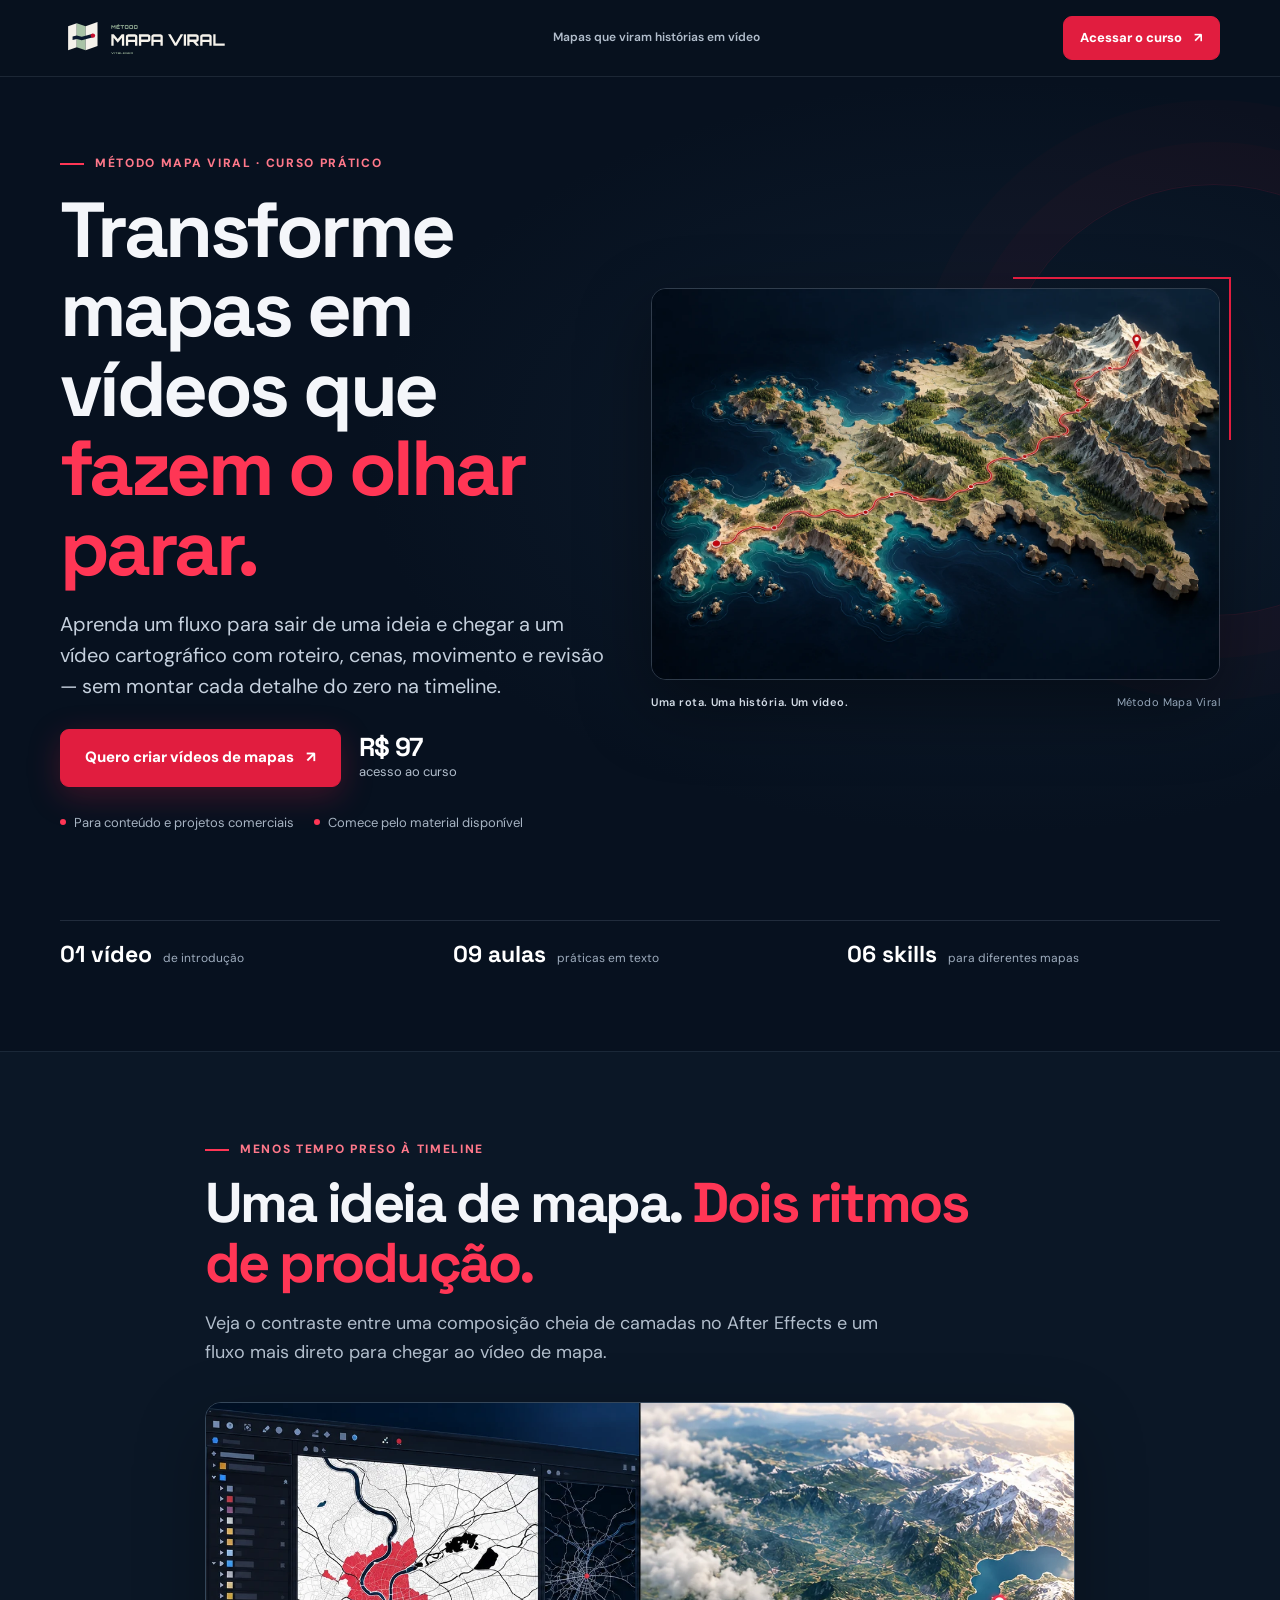
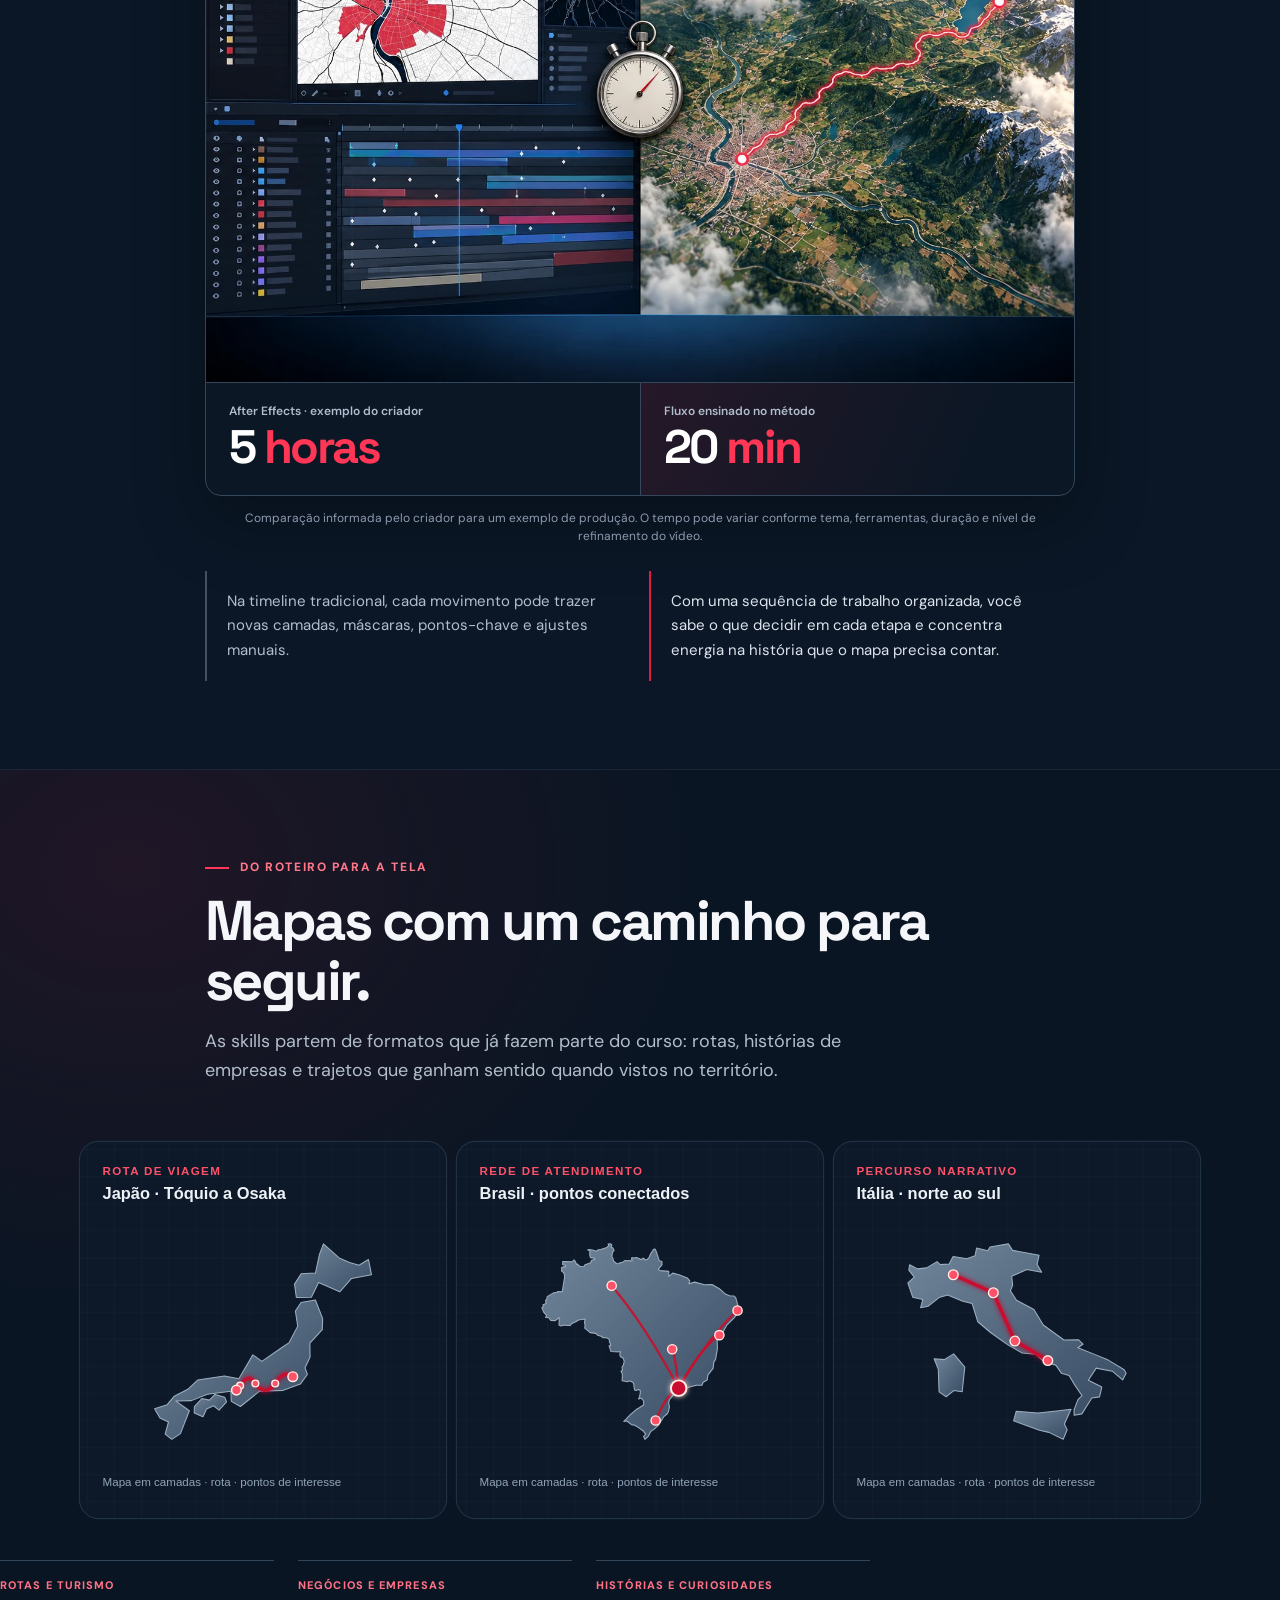
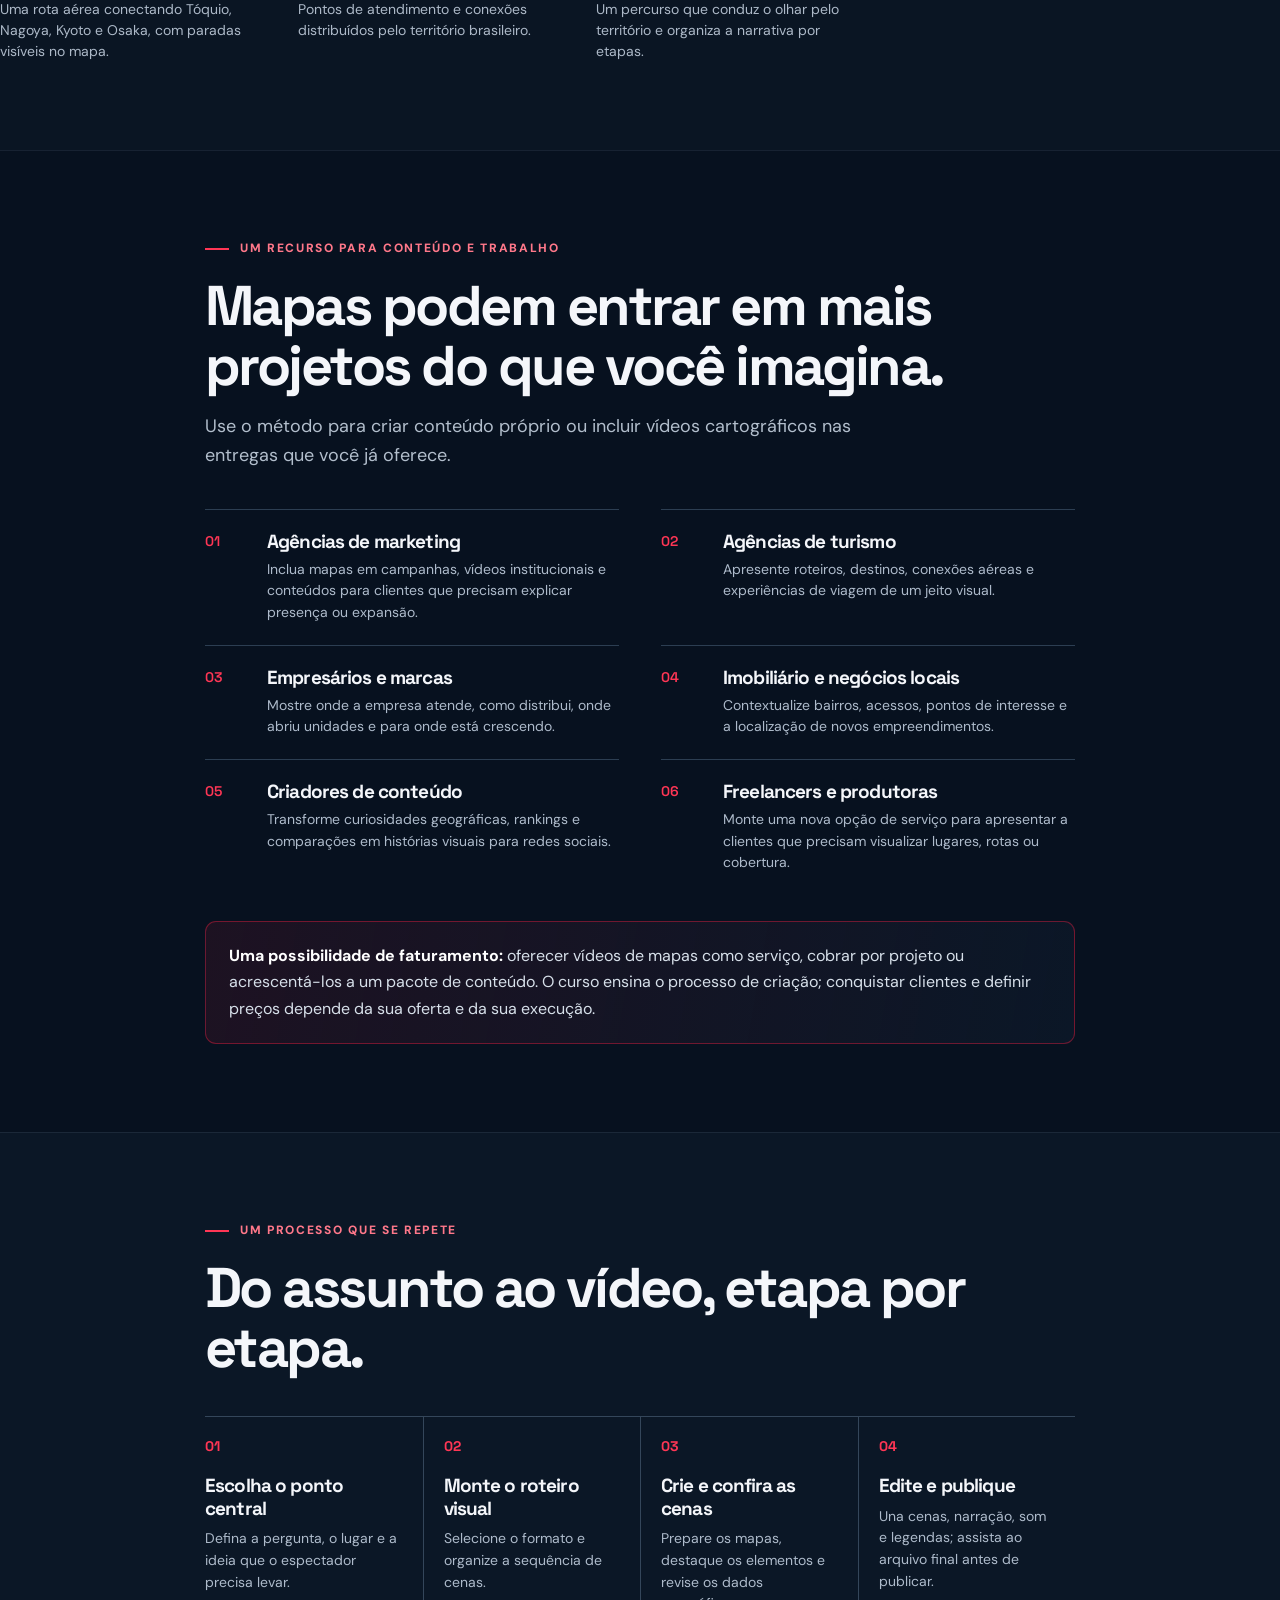
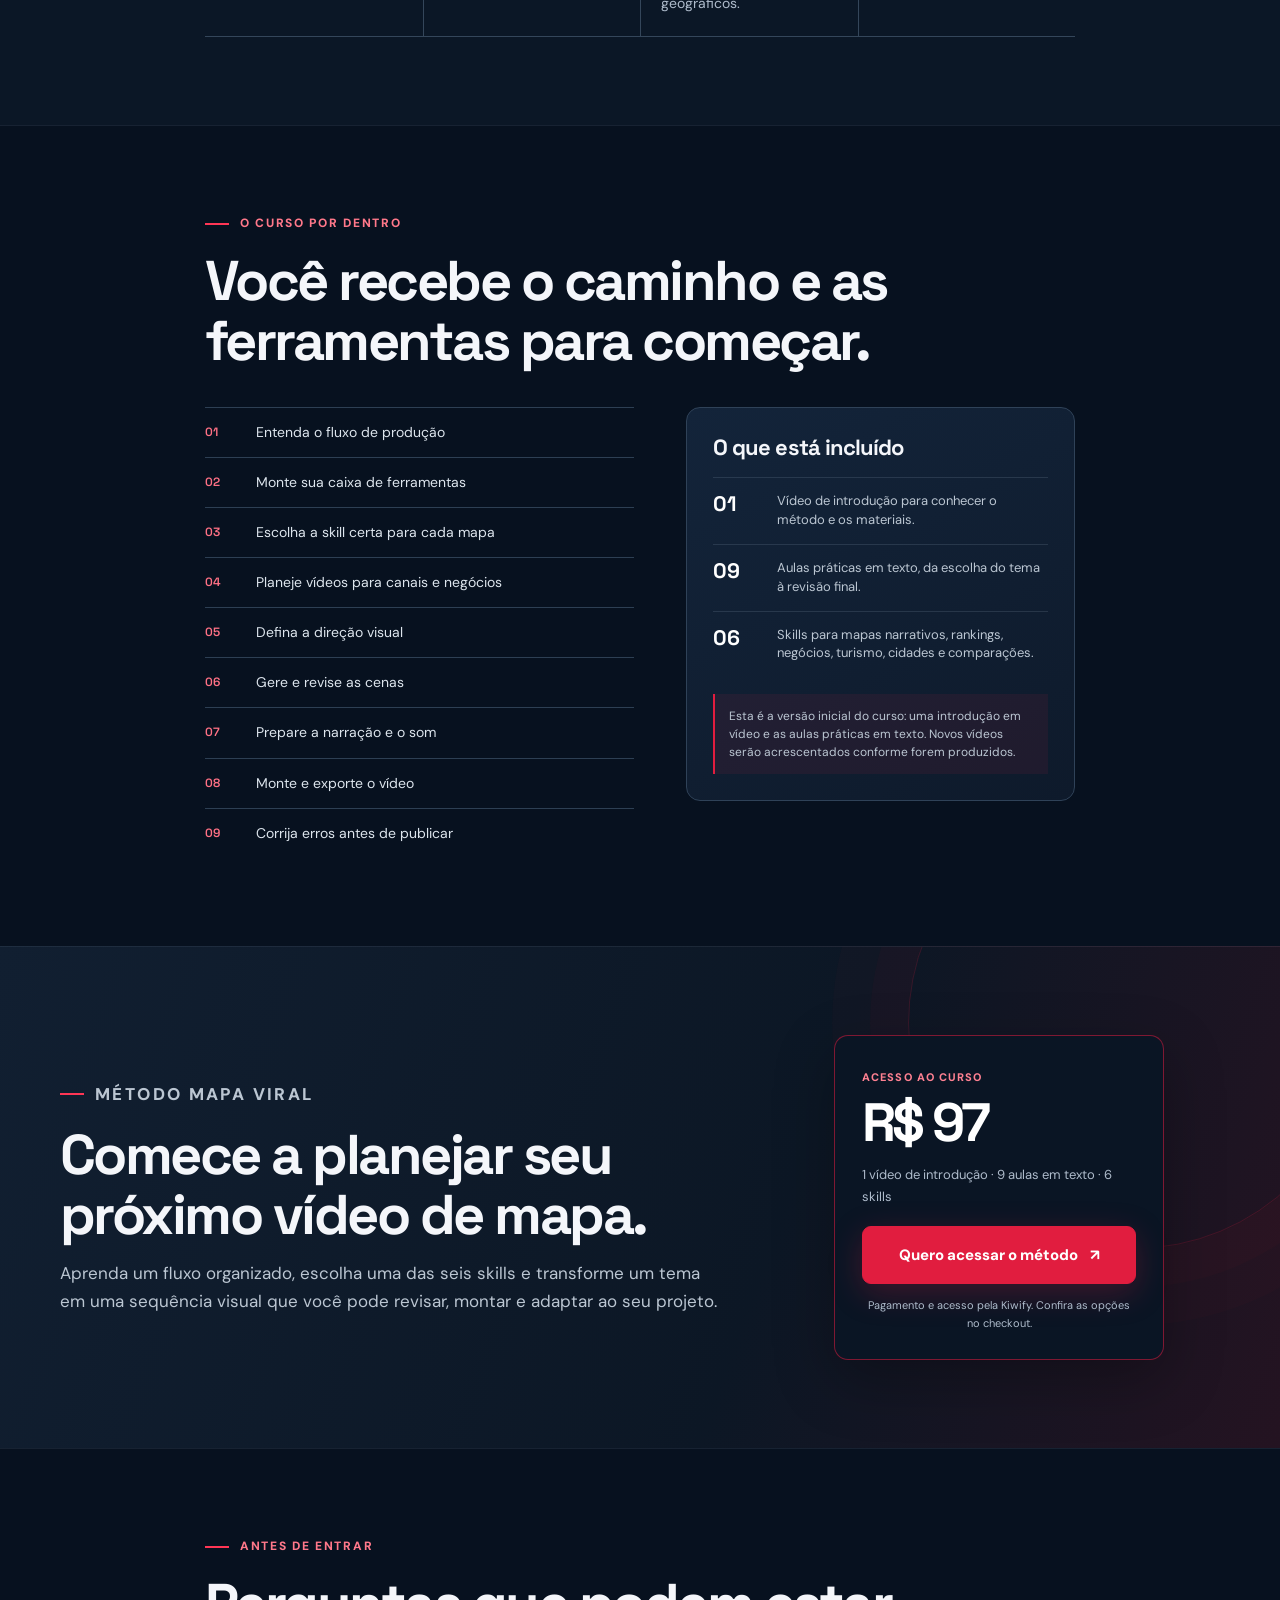
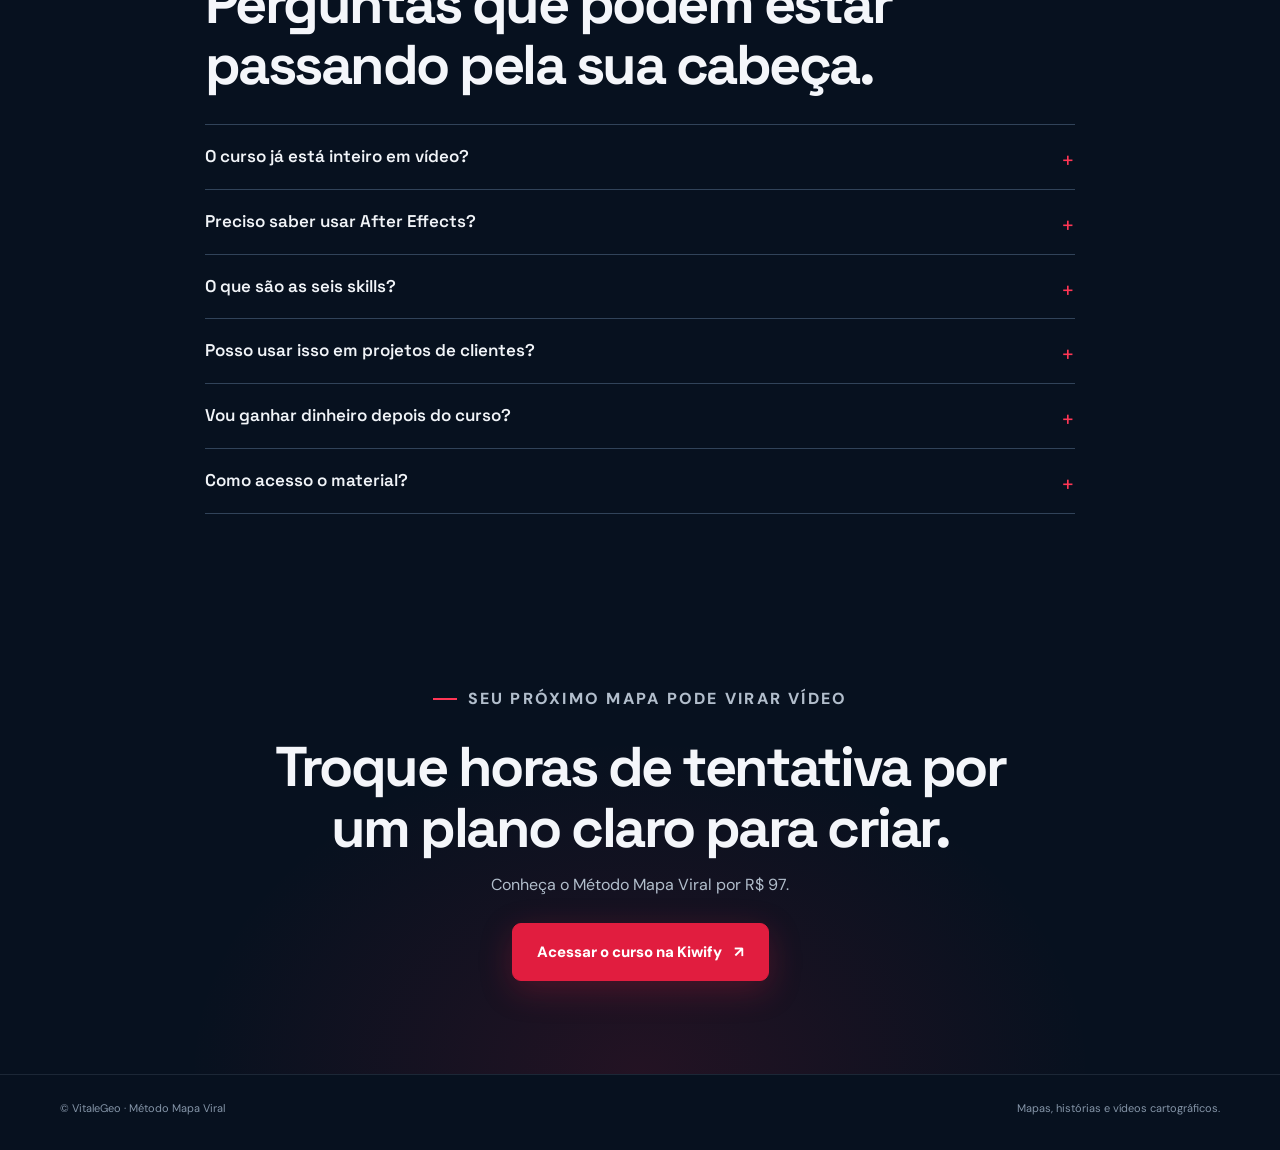
==== commit c80f489f: "Redesign map video sales page with dark cartographic direction" ====
--- a/index.html
+++ b/index.html
@@ -3,257 +3,406 @@
 <head>
   <meta charset="utf-8">
   <meta name="viewport" content="width=device-width, initial-scale=1">
-  <meta name="theme-color" content="#FFFDF7">
-  <meta name="description" content="Aprenda a criar vídeos de mapas com IA sem começar do zero em cada tema. Método Mapa Viral: introdução em vídeo, 9 aulas em texto e 6 skills.">
+  <meta name="theme-color" content="#07111F">
+  <meta name="description" content="Aprenda um fluxo prático para transformar ideias, lugares e rotas em vídeos de mapas. Acesso ao Método Mapa Viral por R$ 97.">
   <meta property="og:type" content="website">
-  <meta property="og:title" content="Método Mapa Viral | Vídeos de mapas com IA">
-  <meta property="og:description" content="Do tema ao vídeo: roteiro, cenas, edição e revisão com 9 aulas práticas e 6 skills.">
+  <meta property="og:title" content="Método Mapa Viral | Mapas que viram histórias em vídeo">
+  <meta property="og:description" content="Do primeiro tema ao vídeo final: aulas práticas e seis skills para planejar diferentes formatos de mapas.">
   <meta property="og:url" content="https://metodomapaviral.vitalegeo.com.br/">
   <meta property="og:image" content="https://metodomapaviral.vitalegeo.com.br/capa-metodo-mapa-viral.png">
   <meta property="og:image:width" content="300">
   <meta property="og:image:height" content="250">
-  <title>Método Mapa Viral | Crie vídeos de mapas com IA</title>
+  <title>Método Mapa Viral | Transforme mapas em vídeos</title>
   <link rel="canonical" href="https://metodomapaviral.vitalegeo.com.br/">
   <link rel="icon" href="logo/metodo-mapa-viral-favicon.ico" sizes="any">
   <link rel="preconnect" href="https://fonts.googleapis.com">
   <link rel="preconnect" href="https://fonts.gstatic.com" crossorigin>
-  <link href="https://fonts.googleapis.com/css2?family=DM+Sans:wght@400;500;600;700;800&display=swap" rel="stylesheet">
+  <link href="https://fonts.googleapis.com/css2?family=DM+Sans:wght@400;500;600;700;800&family=Space+Grotesk:wght@400;500;600;700&display=swap" rel="stylesheet">
   <style>
     :root {
-      --ink:#191919;
-      --muted:#595959;
-      --paper:#FFFDF7;
-      --white:#FFFFFF;
-      --yellow:#FFE66D;
-      --red:#C7143B;
-      --red-dark:#A80E30;
-      --line:#E4E0D7;
+      color-scheme:dark;
+      --night:#07111F;
+      --navy:#0A192F;
+      --panel:#101E30;
+      --panel-lift:#15263A;
+      --ink:#F4F6FA;
+      --muted:#B2BECC;
+      --subtle:#8292A6;
+      --line:#293A4E;
+      --red:#E11D3F;
+      --red-hot:#FF3655;
+      --red-deep:#B70D2B;
+      --map-paper:#F5F2EB;
+      --green:#A8C3A6;
     }
     * { box-sizing:border-box; }
     html { scroll-behavior:smooth; }
-    body { margin:0; color:var(--ink); background:var(--paper); font:400 17px/1.62 "DM Sans",Arial,sans-serif; }
+    body { margin:0; color:var(--ink); background:var(--night); font:400 16px/1.65 "DM Sans",Arial,sans-serif; }
     a { color:inherit; }
-    a:focus-visible,summary:focus-visible { outline:3px solid var(--red); outline-offset:4px; }
-    ::selection { color:var(--ink); background:var(--yellow); }
-    .shell { width:min(1060px,calc(100% - 48px)); margin-inline:auto; }
-    .reading { width:min(810px,calc(100% - 48px)); margin-inline:auto; }
-    .kicker { margin:0 0 16px; color:var(--red); font-size:12px; font-weight:800; letter-spacing:.12em; text-transform:uppercase; }
+    a:focus-visible,summary:focus-visible { outline:3px solid var(--red-hot); outline-offset:4px; }
+    ::selection { color:#fff; background:var(--red); }
+    img { display:block; max-width:100%; }
+    .wrap { width:min(1160px,calc(100% - 48px)); margin-inline:auto; }
+    .reading { width:min(870px,calc(100% - 48px)); margin-inline:auto; }
     h1,h2,h3,p { margin-top:0; }
-    h1,h2,h3 { letter-spacing:-.055em; }
-    h1 { max-width:950px; margin-bottom:23px; font-size:clamp(39px,6.2vw,76px); line-height:1.08; font-weight:800; }
-    h2 { margin-bottom:17px; font-size:clamp(32px,4.3vw,51px); line-height:1.14; font-weight:800; }
-    h3 { margin-bottom:8px; font-size:22px; line-height:1.25; font-weight:800; }
+    h1,h2,h3 { font-family:"Space Grotesk","DM Sans",sans-serif; letter-spacing:-.045em; }
+    h1 { max-width:720px; margin-bottom:20px; font-size:clamp(43px,6.3vw,78px); line-height:1.02; font-weight:700; }
+    h2 { max-width:800px; margin-bottom:15px; font-size:clamp(34px,4.6vw,56px); line-height:1.08; font-weight:700; }
+    h3 { margin-bottom:8px; font-size:22px; line-height:1.2; font-weight:700; }
     p { margin-bottom:0; }
-    mark { padding:0 .08em .04em; color:inherit; background:linear-gradient(transparent 51%,var(--yellow) 51%); }
-    .button { display:inline-flex; justify-content:center; align-items:center; gap:12px; min-height:60px; padding:14px 27px; border:2px solid var(--red); border-radius:8px; background:var(--red); color:var(--white); text-align:center; text-decoration:none; font:800 16px/1.25 "DM Sans",Arial,sans-serif; box-shadow:0 8px 0 rgba(25,25,25,.12); transition:transform .17s ease,background .17s ease,box-shadow .17s ease; }
-    .button:hover { background:var(--red-dark); border-color:var(--red-dark); transform:translateY(-2px); box-shadow:0 10px 0 rgba(25,25,25,.12); }
-    .button:active { transform:translateY(2px); box-shadow:0 4px 0 rgba(25,25,25,.12); }
-    .button.small { min-height:43px; padding:9px 16px; font-size:13px; box-shadow:none; }
+    .red { color:var(--red-hot); }
+    .eyebrow { display:flex; align-items:center; gap:11px; margin:0 0 17px; color:#FF788A; font-size:12px; font-weight:800; letter-spacing:.14em; text-transform:uppercase; }
+    .eyebrow::before { width:24px; height:2px; background:var(--red-hot); content:""; }
+    .section-copy { max-width:700px; color:var(--muted); font-size:18px; }
+    .button { display:inline-flex; align-items:center; justify-content:center; gap:12px; min-height:58px; padding:14px 24px; border:1px solid var(--red); border-radius:9px; background:var(--red); color:#fff; text-align:center; text-decoration:none; font:800 15px/1.25 "DM Sans",sans-serif; box-shadow:0 9px 32px rgba(225,29,63,.25); transition:transform .17s ease,background .17s ease,box-shadow .17s ease; }
+    .button:hover { transform:translateY(-2px); border-color:var(--red-hot); background:var(--red-hot); box-shadow:0 12px 38px rgba(225,29,63,.34); }
+    .button:active { transform:translateY(1px); }
+    .button.small { min-height:44px; padding:10px 16px; font-size:13px; box-shadow:none; }
     .button.full { width:100%; }
-    .header { border-bottom:1px solid var(--line); background:var(--white); }
+    .button svg { width:17px; height:17px; }
+    .header { position:relative; z-index:4; border-bottom:1px solid rgba(169,188,210,.13); background:rgba(7,17,31,.9); }
     .header-inner { display:flex; justify-content:space-between; align-items:center; min-height:76px; gap:20px; }
-    .header img { display:block; width:178px; height:auto; }
-    .header-right { display:flex; align-items:center; gap:20px; }
-    .header-label { color:var(--muted); font-size:12px; font-weight:700; }
-    .hero { padding:86px 0 82px; }
-    .hero .reading { width:min(910px,calc(100% - 48px)); }
-    .hero-lead { max-width:780px; font-size:clamp(19px,2vw,23px); line-height:1.5; }
-    .hero-lead strong { font-weight:800; }
-    .hero-actions { display:flex; align-items:center; flex-wrap:wrap; gap:18px; margin-top:30px; }
-    .hero-price { font-size:27px; font-weight:800; letter-spacing:-.05em; }
-    .hero-includes { margin:20px 0 0; color:var(--muted); font-size:14px; }
-    .hero-includes strong { color:var(--ink); }
-    .hero-disclosure { max-width:710px; margin-top:8px; color:var(--muted); font-size:13px; }
-    .brand-line { display:flex; align-items:center; gap:14px; margin-top:36px; padding-top:24px; border-top:1px solid var(--line); color:var(--muted); font-size:13px; }
-    .brand-line strong { color:var(--ink); }
-    .brand-line .bar { width:30px; height:3px; background:var(--red); }
-    .section { padding:84px 0; border-top:1px solid var(--line); }
-    .section-lead { max-width:690px; color:var(--muted); font-size:18px; }
-    .pain { background:var(--white); }
-    .pain-list { margin:31px 0 0; padding:0; list-style:none; }
-    .pain-list li { display:flex; gap:18px; padding:20px 0; border-top:1px solid var(--line); font-size:19px; font-weight:700; line-height:1.4; }
-    .pain-list li:last-child { border-bottom:1px solid var(--line); }
-    .pain-list span { color:var(--red); font-weight:800; }
-    .answer { max-width:710px; margin-top:27px; font-size:18px; font-weight:700; }
-    .how { background:#F7F5EE; }
-    .steps { margin:31px 0 0; padding:0; list-style:none; border-top:1px solid #DCD8CF; }
-    .steps li { display:grid; grid-template-columns:62px 1fr; gap:14px; padding:23px 0; border-bottom:1px solid #DCD8CF; }
-    .steps b { color:var(--red); font-size:18px; }
-    .steps strong { display:block; font-size:20px; line-height:1.3; }
-    .steps p { max-width:690px; margin-top:4px; color:var(--muted); font-size:16px; }
-    .example { margin-top:35px; padding:26px 30px; border-radius:10px; background:var(--white); box-shadow:0 14px 40px -32px rgba(0,0,0,.18); }
-    .example-label { margin-bottom:12px; color:var(--red); font-size:12px; font-weight:800; text-transform:uppercase; letter-spacing:.12em; }
-    .example strong { font-size:21px; }
-    .example p { margin-top:8px; color:var(--muted); font-size:15px; }
-    .contents { background:var(--white); }
-    .deliverables { margin:35px 0 0; padding:0; list-style:none; }
-    .deliverables li { display:grid; grid-template-columns:67px 1fr; gap:18px; padding:22px 0; border-top:1px solid var(--line); }
-    .deliverables li:last-child { border-bottom:1px solid var(--line); }
-    .deliverables .qty { font-size:34px; font-weight:800; line-height:1; letter-spacing:-.06em; }
-    .deliverables p { color:var(--muted); font-size:16px; }
-    .skills { padding-top:65px; }
-    .skills h3 { margin-bottom:17px; }
-    .skill-list { display:grid; grid-template-columns:1fr 1fr; gap:0 28px; margin:0; padding:0; list-style:none; }
-    .skill-list li { padding:14px 0; border-top:1px solid var(--line); font-size:16px; }
-    .skill-list span { display:block; color:var(--muted); font-size:14px; }
-    .format { margin-top:30px; padding:20px 23px; border-left:4px solid var(--red); background:#FFF6E7; font-size:15px; }
-    .format strong { display:block; margin-bottom:5px; }
-    .offer { background:var(--ink); color:var(--white); }
-    .offer .kicker { color:var(--yellow); }
-    .offer h2 { max-width:720px; }
-    .offer-lead { max-width:680px; color:#D6D6D6; font-size:19px; }
-    .offer-box { display:grid; grid-template-columns:1fr auto; gap:24px; align-items:center; margin-top:31px; padding:30px; border:1px solid #656565; border-radius:12px; background:#282828; }
-    .offer-price { display:block; margin-bottom:3px; font-size:46px; font-weight:800; line-height:1; letter-spacing:-.06em; }
-    .offer-box p { color:#D6D6D6; font-size:14px; }
-    .offer .checkout-note { margin-top:18px; color:#C9C9C9; font-size:13px; }
-    .faq { background:var(--white); }
-    .faq details { padding:21px 0; border-top:1px solid var(--line); }
-    .faq details:last-child { border-bottom:1px solid var(--line); }
-    .faq summary { cursor:pointer; font-size:18px; font-weight:800; line-height:1.4; }
-    .faq details p { max-width:720px; margin-top:12px; color:var(--muted); font-size:16px; }
-    .closing { padding:72px 0; text-align:center; }
-    .closing h2 { max-width:750px; margin:0 auto 16px; }
-    .closing p { margin-bottom:26px; color:var(--muted); }
-    .footer { padding:27px 0; border-top:1px solid var(--line); color:var(--muted); font-size:12px; }
-    .footer-inner { display:flex; justify-content:space-between; gap:16px; }
+    .logo { display:block; width:190px; height:auto; }
+    .header-note { color:var(--muted); font-size:12px; font-weight:600; }
+    .hero { position:relative; overflow:hidden; padding:65px 0 82px; background:radial-gradient(ellipse at 78% 39%,rgba(39,72,103,.22),transparent 45%),var(--night); }
+    .hero::after { position:absolute; top:11%; right:-150px; width:430px; height:430px; border:1px solid rgba(225,29,63,.13); border-radius:50%; box-shadow:0 0 0 42px rgba(225,29,63,.025),0 0 0 84px rgba(225,29,63,.018); content:""; pointer-events:none; }
+    .hero-grid { position:relative; z-index:1; display:grid; grid-template-columns:1fr 1.02fr; align-items:center; gap:34px; }
+    .hero-copy { padding:12px 0 25px; }
+    .hero h1 span { color:var(--red-hot); }
+    .hero-lead { max-width:620px; color:#C5D0DD; font-size:clamp(17px,1.9vw,20px); line-height:1.55; }
+    .hero-actions { display:flex; align-items:center; gap:18px; flex-wrap:wrap; margin-top:27px; }
+    .price-note { color:var(--muted); font-size:13px; }
+    .price-note strong { display:block; color:#fff; font:700 26px/1.1 "Space Grotesk",sans-serif; letter-spacing:-.04em; }
+    .hero-foot { display:flex; gap:10px 20px; flex-wrap:wrap; margin-top:25px; color:#A7B4C3; font-size:13px; }
+    .hero-foot span { display:inline-flex; align-items:center; gap:8px; }
+    .hero-foot span::before { width:6px; height:6px; border-radius:50%; background:var(--red-hot); content:""; }
+    .hero-art { position:relative; margin:0; min-width:0; }
+    .hero-art img { width:100%; aspect-ratio:1.45; object-fit:cover; border:1px solid rgba(203,219,235,.2); border-radius:15px; box-shadow:0 26px 72px rgba(0,0,0,.38); }
+    .hero-art::before { position:absolute; z-index:2; top:-11px; right:-11px; width:38%; height:38%; border-top:2px solid var(--red); border-right:2px solid var(--red); content:""; pointer-events:none; }
+    .art-caption { display:flex; justify-content:space-between; gap:16px; margin-top:13px; color:#94A5B8; font-size:11px; letter-spacing:.04em; }
+    .art-caption strong { color:#D3DCE6; font-weight:600; }
+    .hero-rule { margin-top:62px; border-top:1px solid rgba(169,188,210,.16); }
+    .hero-stats { display:grid; grid-template-columns:repeat(3,1fr); gap:20px; margin-top:22px; }
+    .hero-stats div { display:flex; align-items:baseline; gap:11px; }
+    .hero-stats strong { color:#fff; font:700 23px/1 "Space Grotesk",sans-serif; }
+    .hero-stats span { color:#9EACBD; font-size:12px; }
+    .section { position:relative; padding:88px 0; border-top:1px solid rgba(169,188,210,.1); }
+    .section.alt { background:#0B1726; }
+    .section.red-wash { background:radial-gradient(ellipse at 10% 10%,rgba(225,29,63,.1),transparent 35%),#0A1523; }
+    .section-head { margin-bottom:34px; }
+    .section-head .eyebrow { margin-bottom:13px; }
+    .comparison-figure { overflow:hidden; margin:0; border:1px solid #35475A; border-radius:16px; background:#0C1725; box-shadow:0 25px 70px rgba(0,0,0,.28); }
+    .comparison-figure img { width:100%; aspect-ratio:1.5; object-fit:cover; }
+    .comparison-labels { display:grid; grid-template-columns:1fr 1fr; border-top:1px solid #35475A; }
+    .comparison-label { min-height:112px; padding:19px 23px; }
+    .comparison-label + .comparison-label { border-left:1px solid #35475A; background:linear-gradient(115deg,rgba(225,29,63,.12),transparent 75%); }
+    .comparison-label span { display:block; margin-bottom:3px; color:#AFBDCC; font-size:12px; font-weight:600; }
+    .comparison-label strong { display:block; color:#fff; font:700 clamp(31px,4.8vw,47px)/1 "Space Grotesk",sans-serif; letter-spacing:-.055em; }
+    .comparison-label strong em { color:var(--red-hot); font-style:normal; }
+    .comparison-note { max-width:800px; margin:13px auto 0; color:#8D9BAE; text-align:center; font-size:12px; line-height:1.55; }
+    .contrast-row { display:grid; grid-template-columns:1fr 1fr; gap:18px; margin-top:25px; }
+    .contrast-row p { padding:18px 20px; border-left:2px solid #415267; color:var(--muted); font-size:15px; }
+    .contrast-row p:last-child { border-color:var(--red); color:#DCE4ED; }
+    .map-gallery { width:min(1160px,calc(100% - 32px)); margin:36px auto 0; }
+    .map-gallery img { width:100%; height:auto; }
+    .map-notes { display:grid; grid-template-columns:repeat(3,1fr); gap:24px; margin:22px 0 0; }
+    .map-notes article { padding-top:15px; border-top:1px solid #34465A; }
+    .map-notes span { display:block; margin-bottom:5px; color:#FF7185; font-size:11px; font-weight:800; letter-spacing:.1em; text-transform:uppercase; }
+    .map-notes p { color:#ADB9C8; font-size:14px; line-height:1.5; }
+    .applications { display:grid; grid-template-columns:1fr 1fr; gap:0 42px; margin-top:38px; }
+    .application { display:grid; grid-template-columns:49px 1fr; gap:13px; padding:21px 0; border-top:1px solid #2C3E52; }
+    .application-index { color:var(--red-hot); font:600 14px/1.45 "Space Grotesk",sans-serif; }
+    .application h3 { margin-bottom:5px; font-size:19px; }
+    .application p { color:#AEBBCB; font-size:14px; line-height:1.55; }
+    .opportunity { margin-top:26px; padding:21px 23px; border:1px solid rgba(225,29,63,.45); border-radius:11px; background:linear-gradient(100deg,rgba(225,29,63,.1),rgba(16,30,48,.5)); color:#D7E0EA; }
+    .opportunity strong { color:#fff; }
+    .process { display:grid; grid-template-columns:repeat(4,1fr); gap:0; margin-top:37px; border-top:1px solid #34465A; border-bottom:1px solid #34465A; }
+    .process article { min-height:190px; padding:22px 20px 21px 0; }
+    .process article + article { padding-left:20px; border-left:1px solid #34465A; }
+    .process .index { display:block; margin-bottom:22px; color:var(--red-hot); font:700 14px/1 "Space Grotesk",sans-serif; }
+    .process h3 { margin-bottom:8px; font-size:19px; }
+    .process p { color:#AEBBCB; font-size:14px; line-height:1.55; }
+    .course-layout { display:grid; grid-template-columns:1.05fr .95fr; gap:52px; align-items:start; margin-top:35px; }
+    .curriculum { margin:0; padding:0; list-style:none; counter-reset:lesson; }
+    .curriculum li { display:grid; grid-template-columns:38px 1fr; gap:13px; padding:13px 0; border-top:1px solid #2D3F53; color:#DDE5ED; font-size:14px; }
+    .curriculum li::before { counter-increment:lesson; content:counter(lesson,decimal-leading-zero); color:#FF7185; font:600 12px/1.9 "Space Grotesk",sans-serif; }
+    .course-includes { padding:26px; border:1px solid #2F4258; border-radius:14px; background:linear-gradient(150deg,#13243A,#0E1A2B); }
+    .course-includes h3 { margin-bottom:17px; }
+    .include-item { display:grid; grid-template-columns:52px 1fr; gap:12px; padding:14px 0; border-top:1px solid rgba(176,196,218,.14); }
+    .include-item strong { color:#fff; font:700 21px/1.1 "Space Grotesk",sans-serif; }
+    .include-item span { color:#BBC6D2; font-size:13px; line-height:1.45; }
+    .format-note { margin-top:17px; padding:13px 14px; border-left:2px solid var(--red); background:rgba(225,29,63,.08); color:#BBC6D2; font-size:12px; line-height:1.5; }
+    .offer { overflow:hidden; background:linear-gradient(110deg,#111F31,#0C1725 60%,#241321); }
+    .offer::after { position:absolute; top:-150px; right:-80px; width:450px; height:450px; border:1px solid rgba(225,29,63,.2); border-radius:50%; box-shadow:0 0 0 38px rgba(225,29,63,.025),0 0 0 76px rgba(225,29,63,.018); content:""; pointer-events:none; }
+    .offer-inner { position:relative; z-index:1; display:grid; grid-template-columns:1fr auto; align-items:center; gap:42px; }
+    .offer-copy h2 { margin-bottom:13px; }
+    .offer-copy p { max-width:660px; color:#BBC6D2; font-size:17px; }
+    .offer-box { width:min(330px,100%); padding:27px; border:1px solid rgba(225,29,63,.55); border-radius:14px; background:#0A1524; box-shadow:0 20px 60px rgba(0,0,0,.28); }
+    .offer-box .small-label { color:#FF8192; font-size:11px; font-weight:800; letter-spacing:.1em; text-transform:uppercase; }
+    .offer-price { display:block; margin:7px 0 14px; color:#fff; font:700 54px/1 "Space Grotesk",sans-serif; letter-spacing:-.065em; }
+    .offer-box p { margin-bottom:19px; color:#AEBBCB; font-size:13px; }
+    .offer-footnote { margin-top:12px!important; margin-bottom:0!important; text-align:center; font-size:11px!important; }
+    .faq-list { margin-top:29px; }
+    .faq details { padding:20px 0; border-top:1px solid #314359; }
+    .faq details:last-child { border-bottom:1px solid #314359; }
+    .faq summary { position:relative; padding-right:28px; color:#F1F4F8; cursor:pointer; font:600 17px/1.4 "Space Grotesk",sans-serif; list-style:none; }
+    .faq summary::-webkit-details-marker { display:none; }
+    .faq summary::after { position:absolute; top:0; right:0; color:var(--red-hot); font-size:22px; font-weight:400; content:"+"; }
+    .faq details[open] summary::after { content:"−"; }
+    .faq details p { max-width:760px; margin-top:13px; color:#AEBBCB; font-size:15px; }
+    .closing { padding:84px 0 93px; text-align:center; background:radial-gradient(ellipse at 50% 100%,rgba(225,29,63,.13),transparent 50%); }
+    .closing h2 { max-width:790px; margin:0 auto 14px; }
+    .closing p { margin-bottom:25px; color:#B2BECC; font-size:16px; }
+    .footer { padding:24px 0 32px; border-top:1px solid rgba(169,188,210,.13); color:#8595A8; font-size:11px; }
+    .footer-inner { display:flex; justify-content:space-between; gap:15px; }
     .mobile-bar { display:none; }
-    @media(max-width:700px) {
-      body { font-size:16px; }
-      .shell,.reading,.hero .reading { width:calc(100% - 36px); }
-      .header-inner { min-height:68px; }
-      .header img { width:153px; }
-      .header-label { display:none; }
-      .header .button.small { min-height:39px; padding:8px 11px; font-size:12px; }
-      .hero { padding:59px 0 65px; }
-      h1 { font-size:clamp(36px,8.2vw,51px); }
-      h2 { font-size:clamp(30px,7.7vw,42px); }
-      .hero-lead { font-size:18px; }
-      .hero-actions { display:block; margin-top:26px; }
-      .hero-actions .button { width:100%; }
-      .hero-price { display:block; margin-top:14px; text-align:center; font-size:21px; }
-      .brand-line { margin-top:29px; }
+    @media(max-width:900px) {
+      .hero-grid { grid-template-columns:1fr; gap:23px; }
+      .hero-copy { max-width:730px; padding-bottom:0; }
+      .hero-art { max-width:760px; }
+      .hero { padding-top:48px; }
+      .hero-rule { margin-top:43px; }
+      .process { grid-template-columns:1fr 1fr; }
+      .process article:nth-child(3) { padding-left:0; border-left:0; border-top:1px solid #34465A; }
+      .process article:nth-child(4) { border-top:1px solid #34465A; }
+      .course-layout { gap:28px; }
+    }
+    @media(max-width:650px) {
+      body { font-size:15px; }
+      .wrap,.reading { width:calc(100% - 34px); }
+      .header-inner { min-height:67px; }
+      .logo { width:154px; }
+      .header-note { display:none; }
+      .header .button.small { min-height:39px; padding:8px 11px; font-size:11px; }
+      .hero { padding:43px 0 59px; }
+      h1 { font-size:clamp(39px,10.1vw,55px); }
+      h2 { font-size:clamp(32px,8.4vw,43px); }
+      .hero-lead { font-size:17px; }
+      .hero-actions { align-items:stretch; gap:14px; }
+      .hero-actions .button { flex:1; }
+      .price-note { min-width:78px; }
+      .hero-foot { gap:8px 13px; font-size:11px; }
+      .hero-rule { margin-top:37px; }
+      .hero-stats { gap:8px; }
+      .hero-stats div { display:block; }
+      .hero-stats strong { display:block; margin-bottom:5px; font-size:20px; }
+      .hero-stats span { font-size:10px; line-height:1.35; }
       .section { padding:66px 0; }
-      .pain-list li { font-size:17px; }
-      .steps li { grid-template-columns:44px 1fr; }
-      .steps strong { font-size:18px; }
-      .example { padding:22px; }
-      .skill-list { grid-template-columns:1fr; }
-      .skills { padding-top:50px; }
-      .offer-box { display:block; padding:23px; }
-      .offer-box .button { width:100%; margin-top:19px; }
-      .closing { padding:65px 0 110px; }
+      .section-copy { font-size:16px; }
+      .comparison-figure { border-radius:12px; }
+      .comparison-figure img { aspect-ratio:1.05; object-position:50% center; }
+      .comparison-label { min-height:98px; padding:14px 12px; }
+      .comparison-label strong { font-size:clamp(30px,9vw,40px); }
+      .comparison-label span { font-size:10px; }
+      .contrast-row { grid-template-columns:1fr; gap:0; }
+      .contrast-row p { padding:12px 15px; }
+      .map-gallery { width:calc(100% - 20px); margin-top:25px; }
+      .map-notes { grid-template-columns:1fr; gap:0; }
+      .map-notes article { padding:14px 10px; }
+      .applications { grid-template-columns:1fr; gap:0; margin-top:24px; }
+      .application { padding:17px 0; }
+      .process { grid-template-columns:1fr; }
+      .process article,.process article + article { min-height:auto; padding:18px 0; border-left:0; border-top:1px solid #34465A; }
+      .process article:first-child { border-top:0; }
+      .process .index { margin-bottom:10px; }
+      .course-layout { grid-template-columns:1fr; gap:29px; }
+      .course-includes { padding:21px; }
+      .offer-inner { grid-template-columns:1fr; gap:26px; }
+      .offer-box { width:100%; }
+      .offer-box .button { width:100%; }
+      .closing { padding:67px 0 111px; }
       .closing .button { width:100%; }
       .footer { padding-bottom:100px; }
-      .mobile-bar { position:fixed; z-index:20; right:0; bottom:0; left:0; display:flex; align-items:center; justify-content:space-between; gap:14px; padding:11px 18px max(11px,env(safe-area-inset-bottom)); border-top:1px solid #DDDDDD; background:var(--white); box-shadow:0 -9px 30px rgba(0,0,0,.08); transform:translateY(120%); transition:transform .22s ease; }
+      .footer-inner { display:block; }
+      .footer-inner span { display:block; margin-top:6px; }
+      .mobile-bar { position:fixed; z-index:20; right:0; bottom:0; left:0; display:flex; align-items:center; justify-content:space-between; gap:12px; padding:11px 17px max(11px,env(safe-area-inset-bottom)); border-top:1px solid #34465A; background:rgba(7,17,31,.97); box-shadow:0 -10px 28px rgba(0,0,0,.35); transform:translateY(120%); transition:transform .2s ease; }
       .mobile-bar.visible { transform:translateY(0); }
-      .mobile-bar strong { white-space:nowrap; font-size:19px; }
-      .mobile-bar .button { min-height:45px; padding:10px 14px; font-size:13px; box-shadow:none; }
+      .mobile-bar strong { color:#fff; white-space:nowrap; font:700 20px/1 "Space Grotesk",sans-serif; }
+      .mobile-bar .button { min-height:44px; padding:9px 13px; font-size:12px; box-shadow:none; }
     }
-    @media(max-width:370px) { .header img { width:135px; } .header .button.small { font-size:11px; } }
+    @media(max-width:370px) { .logo { width:136px; } .header .button.small { font-size:10px; } }
     @media(prefers-reduced-motion:reduce) { html { scroll-behavior:auto; } .button,.mobile-bar { transition:none; } }
   </style>
 </head>
 <body>
   <header class="header">
-    <div class="shell header-inner">
-      <a href="#inicio" aria-label="Método Mapa Viral, voltar ao início"><img src="logo/metodo-mapa-viral-horizontal.svg" alt="Método Mapa Viral" width="178" height="46"></a>
-      <div class="header-right"><span class="header-label">Curso de vídeos de mapas com IA</span><a class="button small" href="https://pay.kiwify.com.br/bAuPiQh">Acessar curso ↗</a></div>
+    <div class="wrap header-inner">
+      <a href="#inicio" aria-label="Método Mapa Viral, início"><img class="logo" src="logo/metodo-mapa-viral-horizontal-reverso.svg" alt="Método Mapa Viral" width="190" height="48"></a>
+      <span class="header-note">Mapas que viram histórias em vídeo</span>
+      <a class="button small" href="https://pay.kiwify.com.br/bAuPiQh">Acessar o curso <span aria-hidden="true">↗</span></a>
     </div>
   </header>
   <main id="inicio">
     <section class="hero">
-      <div class="reading">
-        <p class="kicker">Método Mapa Viral · Curso prático</p>
-        <h1>Crie vídeos de mapas com IA <mark>sem começar do zero</mark> em cada tema.</h1>
-        <p class="hero-lead">Saia de uma ideia solta para um vídeo com roteiro, cenas e edição. <strong>Aprenda a sequência de produção e use seis skills para orientar cada formato.</strong></p>
-        <div class="hero-actions"><a class="button hero-button" href="https://pay.kiwify.com.br/bAuPiQh">Quero acessar o método <span aria-hidden="true">↗</span></a><span class="hero-price">R$ 97</span></div>
-        <p class="hero-includes"><strong>Inclui:</strong> 1 introdução em vídeo · 9 aulas em texto · 6 skills</p>
-        <p class="hero-disclosure">Esta é a versão inicial do curso. As aulas práticas estão em texto; novos vídeos serão adicionados depois.</p>
-        <div class="brand-line"><span class="bar" aria-hidden="true"></span><span>Criado pelo <strong>VitaleGeo</strong>, projeto de conteúdo sobre mapas e território.</span></div>
-      </div>
-    </section>
-
-    <section class="section pain" aria-labelledby="pain-title">
-      <div class="reading">
-        <p class="kicker">Você reconhece isso?</p>
-        <h2 id="pain-title">Você tem o tema. O vídeo trava no meio do caminho.</h2>
-        <ul class="pain-list">
-          <li><span>01</span>O roteiro não diz o que cada cena precisa mostrar.</li>
-          <li><span>02</span>As imagens saem bonitas, mas não combinam entre si.</li>
-          <li><span>03</span>Nomes, fronteiras e dados precisam ser conferidos antes da publicação.</li>
-        </ul>
-        <p class="answer">O método coloca essas decisões em ordem, para você saber o que fazer em cada etapa.</p>
-      </div>
-    </section>
-
-    <section class="section how" aria-labelledby="how-title">
-      <div class="reading">
-        <p class="kicker">Como você vai produzir</p>
-        <h2 id="how-title">Do tema ao vídeo final, em quatro etapas.</h2>
-        <ol class="steps">
-          <li><b>01</b><div><strong>Escolha uma pergunta clara</strong><p>Defina o que o espectador precisa entender e reúna as fontes do tema.</p></div></li>
-          <li><b>02</b><div><strong>Use a skill certa para montar o roteiro</strong><p>Há instruções específicas para histórias, rankings, negócios, rotas, cidades e comparações territoriais.</p></div></li>
-          <li><b>03</b><div><strong>Gere e revise as cenas</strong><p>Organize os comandos visuais e confira lugares, nomes, proporções e continuidade.</p></div></li>
-          <li><b>04</b><div><strong>Monte o vídeo</strong><p>Junte cenas, narração, som e legendas. Assista ao arquivo final antes de publicar.</p></div></li>
-        </ol>
-        <div class="example"><p class="example-label">Exemplo de aplicação</p><strong>“Por que o Brasil faz fronteira com a França?”</strong><p>O tema vira uma pergunta central, uma sequência de mapas e um roteiro visual. A skill ajuda a organizar as cenas; você confere a geografia e monta o vídeo.</p></div>
-      </div>
-    </section>
-
-    <section class="section contents" aria-labelledby="contents-title">
-      <div class="reading">
-        <p class="kicker">O que está incluído</p>
-        <h2 id="contents-title">O material para começar a produzir.</h2>
-        <ul class="deliverables">
-          <li><span class="qty">01</span><div><h3>Introdução em vídeo</h3><p>Uma visão geral do método e de como usar os materiais.</p></div></li>
-          <li><span class="qty">09</span><div><h3>Aulas práticas em texto</h3><p>Do planejamento à edição, com exercícios e uma etapa de revisão cartográfica.</p></div></li>
-          <li><span class="qty">06</span><div><h3>Skills para diferentes tipos de mapa</h3><p>Arquivos de instruções para usar com uma IA de texto e adaptar ao seu tema.</p></div></li>
-        </ul>
-        <div class="skills"><h3>As seis skills</h3><ul class="skill-list">
-          <li><strong>Histórias e curiosidades</strong><span>Para explicar lugares e acontecimentos.</span></li>
-          <li><strong>Rankings Top 5</strong><span>Para comparar países ou regiões com um critério.</span></li>
-          <li><strong>Negócios e empresas</strong><span>Para mostrar presença territorial e expansão.</span></li>
-          <li><strong>Rotas e turismo</strong><span>Para contar trajetos e situar destinos.</span></li>
-          <li><strong>Mapas urbanos</strong><span>Para apresentar bairros, acessos e pontos de interesse.</span></li>
-          <li><strong>Dimensões reais</strong><span>Para comparar territórios com atenção às proporções.</span></li>
-        </ul></div>
-        <div class="format"><strong>Sobre o formato atual</strong> A introdução está em vídeo. As nove aulas práticas estão em texto nesta primeira versão. Os vídeos complementares serão publicados conforme forem produzidos.</div>
+      <div class="wrap">
+        <div class="hero-grid">
+          <div class="hero-copy">
+            <p class="eyebrow">Método Mapa Viral · Curso prático</p>
+            <h1>Transforme mapas em vídeos que <span>fazem o olhar parar.</span></h1>
+            <p class="hero-lead">Aprenda um fluxo para sair de uma ideia e chegar a um vídeo cartográfico com roteiro, cenas, movimento e revisão — sem montar cada detalhe do zero na timeline.</p>
+            <div class="hero-actions">
+              <a class="button hero-button" href="https://pay.kiwify.com.br/bAuPiQh">Quero criar vídeos de mapas <span aria-hidden="true">↗</span></a>
+              <span class="price-note"><strong>R$ 97</strong>acesso ao curso</span>
+            </div>
+            <div class="hero-foot"><span>Para conteúdo e projetos comerciais</span><span>Comece pelo material disponível</span></div>
+          </div>
+          <figure class="hero-art">
+            <img src="assets/hero-atlas.webp" alt="Mapa em relevo escuro com uma rota vermelha atravessando o território">
+            <figcaption class="art-caption"><strong>Uma rota. Uma história. Um vídeo.</strong><span>Método Mapa Viral</span></figcaption>
+          </figure>
+        </div>
+        <div class="hero-rule"></div>
+        <div class="hero-stats" aria-label="O que você recebe">
+          <div><strong>01 vídeo</strong><span>de introdução</span></div>
+          <div><strong>09 aulas</strong><span>práticas em texto</span></div>
+          <div><strong>06 skills</strong><span>para diferentes mapas</span></div>
+        </div>
+      </div>
+    </section>
+
+    <section class="section alt" id="comparativo" aria-labelledby="comparison-title">
+      <div class="reading">
+        <div class="section-head">
+          <p class="eyebrow">Menos tempo preso à timeline</p>
+          <h2 id="comparison-title">Uma ideia de mapa. <span class="red">Dois ritmos de produção.</span></h2>
+          <p class="section-copy">Veja o contraste entre uma composição cheia de camadas no After Effects e um fluxo mais direto para chegar ao vídeo de mapa.</p>
+        </div>
+        <figure class="comparison-figure">
+          <img src="assets/comparativo-after-effects.webp" alt="Comparação ilustrada: uma timeline de edição com muitas camadas de mapa à esquerda e um vídeo cartográfico com rota concluída à direita">
+          <div class="comparison-labels">
+            <div class="comparison-label"><span>After Effects · exemplo do criador</span><strong>5 <em>horas</em></strong></div>
+            <div class="comparison-label"><span>Fluxo ensinado no método</span><strong>20 <em>min</em></strong></div>
+          </div>
+        </figure>
+        <p class="comparison-note">Comparação informada pelo criador para um exemplo de produção. O tempo pode variar conforme tema, ferramentas, duração e nível de refinamento do vídeo.</p>
+        <div class="contrast-row">
+          <p>Na timeline tradicional, cada movimento pode trazer novas camadas, máscaras, pontos-chave e ajustes manuais.</p>
+          <p>Com uma sequência de trabalho organizada, você sabe o que decidir em cada etapa e concentra energia na história que o mapa precisa contar.</p>
+        </div>
+      </div>
+    </section>
+
+    <section class="section red-wash" id="mapas" aria-labelledby="maps-title">
+      <div class="reading section-head">
+        <p class="eyebrow">Do roteiro para a tela</p>
+        <h2 id="maps-title">Mapas com um caminho para seguir.</h2>
+        <p class="section-copy">As skills partem de formatos que já fazem parte do curso: rotas, histórias de empresas e trajetos que ganham sentido quando vistos no território.</p>
+      </div>
+      <figure class="map-gallery"><img src="assets/mapas-de-exemplo.svg" alt="Três exemplos vetoriais: rota de viagem pelo Japão, conexões de atendimento no Brasil e percurso narrativo pela Itália"></figure>
+      <div class="reading map-notes">
+        <article><span>Rotas e turismo</span><p>Uma rota aérea conectando Tóquio, Nagoya, Kyoto e Osaka, com paradas visíveis no mapa.</p></article>
+        <article><span>Negócios e empresas</span><p>Pontos de atendimento e conexões distribuídos pelo território brasileiro.</p></article>
+        <article><span>Histórias e curiosidades</span><p>Um percurso que conduz o olhar pelo território e organiza a narrativa por etapas.</p></article>
+      </div>
+    </section>
+
+    <section class="section" id="aplicacoes" aria-labelledby="applications-title">
+      <div class="reading">
+        <p class="eyebrow">Um recurso para conteúdo e trabalho</p>
+        <h2 id="applications-title">Mapas podem entrar em mais projetos do que você imagina.</h2>
+        <p class="section-copy">Use o método para criar conteúdo próprio ou incluir vídeos cartográficos nas entregas que você já oferece.</p>
+        <div class="applications">
+          <article class="application"><span class="application-index">01</span><div><h3>Agências de marketing</h3><p>Inclua mapas em campanhas, vídeos institucionais e conteúdos para clientes que precisam explicar presença ou expansão.</p></div></article>
+          <article class="application"><span class="application-index">02</span><div><h3>Agências de turismo</h3><p>Apresente roteiros, destinos, conexões aéreas e experiências de viagem de um jeito visual.</p></div></article>
+          <article class="application"><span class="application-index">03</span><div><h3>Empresários e marcas</h3><p>Mostre onde a empresa atende, como distribui, onde abriu unidades e para onde está crescendo.</p></div></article>
+          <article class="application"><span class="application-index">04</span><div><h3>Imobiliário e negócios locais</h3><p>Contextualize bairros, acessos, pontos de interesse e a localização de novos empreendimentos.</p></div></article>
+          <article class="application"><span class="application-index">05</span><div><h3>Criadores de conteúdo</h3><p>Transforme curiosidades geográficas, rankings e comparações em histórias visuais para redes sociais.</p></div></article>
+          <article class="application"><span class="application-index">06</span><div><h3>Freelancers e produtoras</h3><p>Monte uma nova opção de serviço para apresentar a clientes que precisam visualizar lugares, rotas ou cobertura.</p></div></article>
+        </div>
+        <p class="opportunity"><strong>Uma possibilidade de faturamento:</strong> oferecer vídeos de mapas como serviço, cobrar por projeto ou acrescentá-los a um pacote de conteúdo. O curso ensina o processo de criação; conquistar clientes e definir preços depende da sua oferta e da sua execução.</p>
+      </div>
+    </section>
+
+    <section class="section alt" aria-labelledby="process-title">
+      <div class="reading">
+        <p class="eyebrow">Um processo que se repete</p>
+        <h2 id="process-title">Do assunto ao vídeo, etapa por etapa.</h2>
+        <div class="process">
+          <article><span class="index">01</span><h3>Escolha o ponto central</h3><p>Defina a pergunta, o lugar e a ideia que o espectador precisa levar.</p></article>
+          <article><span class="index">02</span><h3>Monte o roteiro visual</h3><p>Selecione o formato e organize a sequência de cenas.</p></article>
+          <article><span class="index">03</span><h3>Crie e confira as cenas</h3><p>Prepare os mapas, destaque os elementos e revise os dados geográficos.</p></article>
+          <article><span class="index">04</span><h3>Edite e publique</h3><p>Una cenas, narração, som e legendas; assista ao arquivo final antes de publicar.</p></article>
+        </div>
+      </div>
+    </section>
+
+    <section class="section" id="curso" aria-labelledby="course-title">
+      <div class="reading">
+        <p class="eyebrow">O curso por dentro</p>
+        <h2 id="course-title">Você recebe o caminho e as ferramentas para começar.</h2>
+        <div class="course-layout">
+          <div>
+            <ol class="curriculum">
+              <li>Entenda o fluxo de produção</li>
+              <li>Monte sua caixa de ferramentas</li>
+              <li>Escolha a skill certa para cada mapa</li>
+              <li>Planeje vídeos para canais e negócios</li>
+              <li>Defina a direção visual</li>
+              <li>Gere e revise as cenas</li>
+              <li>Prepare a narração e o som</li>
+              <li>Monte e exporte o vídeo</li>
+              <li>Corrija erros antes de publicar</li>
+            </ol>
+          </div>
+          <aside class="course-includes">
+            <h3>O que está incluído</h3>
+            <div class="include-item"><strong>01</strong><span>Vídeo de introdução para conhecer o método e os materiais.</span></div>
+            <div class="include-item"><strong>09</strong><span>Aulas práticas em texto, da escolha do tema à revisão final.</span></div>
+            <div class="include-item"><strong>06</strong><span>Skills para mapas narrativos, rankings, negócios, turismo, cidades e comparações.</span></div>
+            <p class="format-note">Esta é a versão inicial do curso: uma introdução em vídeo e as aulas práticas em texto. Novos vídeos serão acrescentados conforme forem produzidos.</p>
+          </aside>
+        </div>
       </div>
     </section>
 
     <section class="section offer" aria-labelledby="offer-title">
-      <div class="reading">
-        <p class="kicker">Método Mapa Viral</p>
-        <h2 id="offer-title">Comece pelo seu próximo tema.</h2>
-        <p class="offer-lead">Siga as aulas, escolha uma skill e monte um vídeo curto de mapa com as fontes usadas. Você não precisa aprender todas as ferramentas de uma vez.</p>
-        <div class="offer-box"><div><strong class="offer-price">R$ 97</strong><p>1 introdução em vídeo + 9 aulas em texto + 6 skills</p></div><a class="button" href="https://pay.kiwify.com.br/bAuPiQh">Quero acessar o curso <span aria-hidden="true">↗</span></a></div>
-        <p class="checkout-note">Compra concluída na Kiwify. Confira o valor e as condições no checkout antes de pagar.</p>
+      <div class="wrap offer-inner">
+        <div class="offer-copy">
+          <p class="eyebrow">Método Mapa Viral</p>
+          <h2 id="offer-title">Comece a planejar seu próximo vídeo de mapa.</h2>
+          <p>Aprenda um fluxo organizado, escolha uma das seis skills e transforme um tema em uma sequência visual que você pode revisar, montar e adaptar ao seu projeto.</p>
+        </div>
+        <div class="offer-box">
+          <span class="small-label">Acesso ao curso</span>
+          <strong class="offer-price">R$ 97</strong>
+          <p>1 vídeo de introdução · 9 aulas em texto · 6 skills</p>
+          <a class="button full" href="https://pay.kiwify.com.br/bAuPiQh">Quero acessar o método <span aria-hidden="true">↗</span></a>
+          <p class="offer-footnote">Pagamento e acesso pela Kiwify. Confira as opções no checkout.</p>
+        </div>
       </div>
     </section>
 
     <section class="section faq" aria-labelledby="faq-title">
       <div class="reading">
-        <p class="kicker">Antes de decidir</p>
-        <h2 id="faq-title">Dúvidas comuns.</h2>
-        <details><summary>O curso inteiro já está em vídeo?</summary><p>A introdução está em vídeo. As nove aulas práticas estão em texto. Os vídeos adicionais serão publicados depois.</p></details>
-        <details><summary>O que é uma skill?</summary><p>É um arquivo de instruções que você usa com uma IA de texto. Ele ajuda a planejar roteiro e comandos de cena para um formato de vídeo de mapa.</p></details>
-        <details><summary>Preciso pagar outras ferramentas?</summary><p>O curso apresenta opções para roteiro, geração visual, voz e edição. Os planos e limites das ferramentas externas podem mudar; você escolhe quais usar.</p></details>
-        <details><summary>Preciso saber editar antes de começar?</summary><p>As aulas mostram a sequência de montagem e o que revisar no arquivo final. Você ainda precisará praticar na ferramenta de edição que escolher.</p></details>
-        <details><summary>A IA acerta os mapas sozinha?</summary><p>Não. O curso inclui a revisão de nomes, fronteiras, trajetos, bandeiras e dados antes da publicação.</p></details>
+        <p class="eyebrow">Antes de entrar</p>
+        <h2 id="faq-title">Perguntas que podem estar passando pela sua cabeça.</h2>
+        <div class="faq-list">
+          <details><summary>O curso já está inteiro em vídeo?</summary><p>Ainda não. Nesta primeira versão, você recebe um vídeo de introdução, nove aulas práticas em texto e seis skills. Vídeos complementares serão adicionados depois.</p></details>
+          <details><summary>Preciso saber usar After Effects?</summary><p>Não. O método foi organizado para ensinar outro fluxo de criação de mapas em vídeo. As aulas mostram as etapas de roteiro, cenas, montagem e revisão.</p></details>
+          <details><summary>O que são as seis skills?</summary><p>São arquivos de instruções organizados por formato: narrativas e curiosidades, rankings, negócios, rotas e turismo, mapas urbanos e comparações territoriais.</p></details>
+          <details><summary>Posso usar isso em projetos de clientes?</summary><p>Sim. Os formatos do curso podem ser adaptados para projetos de marketing, turismo, empresas, imobiliário e outras áreas que precisem explicar lugares, trajetos ou cobertura.</p></details>
+          <details><summary>Vou ganhar dinheiro depois do curso?</summary><p>O método pode ajudar você a criar uma nova oferta de serviço ou ampliar seu portfólio. Faturamento depende de fatores como qualidade da entrega, preço, prospecção e demanda dos clientes.</p></details>
+          <details><summary>Como acesso o material?</summary><p>Depois de concluir a compra pela Kiwify, siga as instruções enviadas para acessar a área do curso e os materiais.</p></details>
+        </div>
       </div>
     </section>
 
     <section class="closing">
-      <div class="reading"><h2>Seu próximo vídeo pode começar com um plano claro.</h2><p>A versão inicial do Método Mapa Viral está disponível por R$ 97.</p><a class="button" href="https://pay.kiwify.com.br/bAuPiQh">Quero acessar o método <span aria-hidden="true">↗</span></a></div>
+      <div class="reading">
+        <p class="eyebrow" style="justify-content:center">Seu próximo mapa pode virar vídeo</p>
+        <h2>Troque horas de tentativa por um plano claro para criar.</h2>
+        <p>Conheça o Método Mapa Viral por R$ 97.</p>
+        <a class="button" href="https://pay.kiwify.com.br/bAuPiQh">Acessar o curso na Kiwify <span aria-hidden="true">↗</span></a>
+      </div>
     </section>
   </main>
-  <footer class="footer"><div class="shell footer-inner"><span>© VitaleGeo · Método Mapa Viral</span><span>Vídeos de mapas com inteligência artificial</span></div></footer>
-  <div class="mobile-bar" aria-label="Acesso rápido ao curso"><strong>R$ 97</strong><a class="button" href="https://pay.kiwify.com.br/bAuPiQh">Acessar curso ↗</a></div>
+  <footer class="footer"><div class="wrap footer-inner"><span>© VitaleGeo · Método Mapa Viral</span><span>Mapas, histórias e vídeos cartográficos.</span></div></footer>
+  <div class="mobile-bar" aria-label="Acesso rápido ao curso"><strong>R$ 97</strong><a class="button" href="https://pay.kiwify.com.br/bAuPiQh">Acessar o curso <span aria-hidden="true">↗</span></a></div>
   <script>
-    const bar = document.querySelector('.mobile-bar');
+    const mobileBar = document.querySelector('.mobile-bar');
     const heroButton = document.querySelector('.hero-button');
-    if (bar && heroButton && 'IntersectionObserver' in window) {
-      new IntersectionObserver(([entry]) => bar.classList.toggle('visible', !entry.isIntersecting), { threshold: 0 }).observe(heroButton);
+    if (mobileBar && heroButton && 'IntersectionObserver' in window) {
+      new IntersectionObserver(([entry]) => mobileBar.classList.toggle('visible', !entry.isIntersecting), { threshold: 0 }).observe(heroButton);
     }
   </script>
 </body>
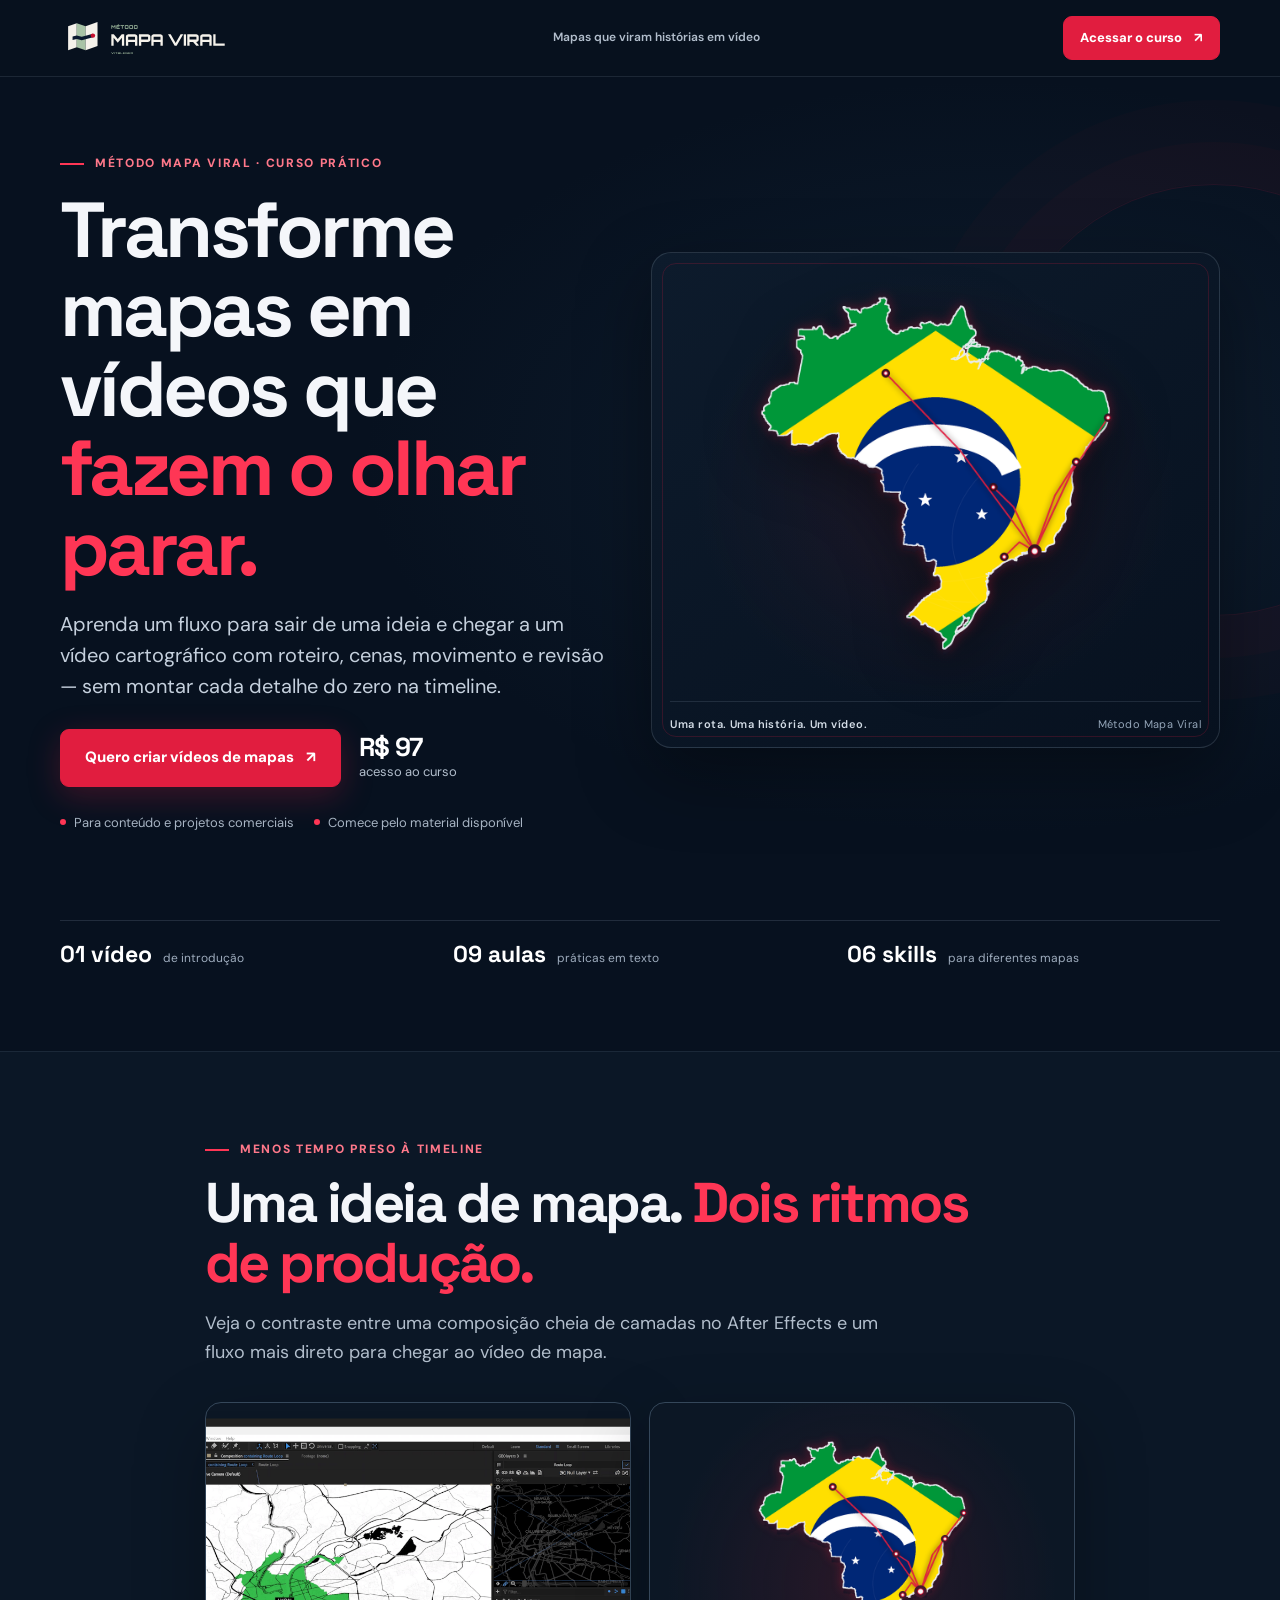
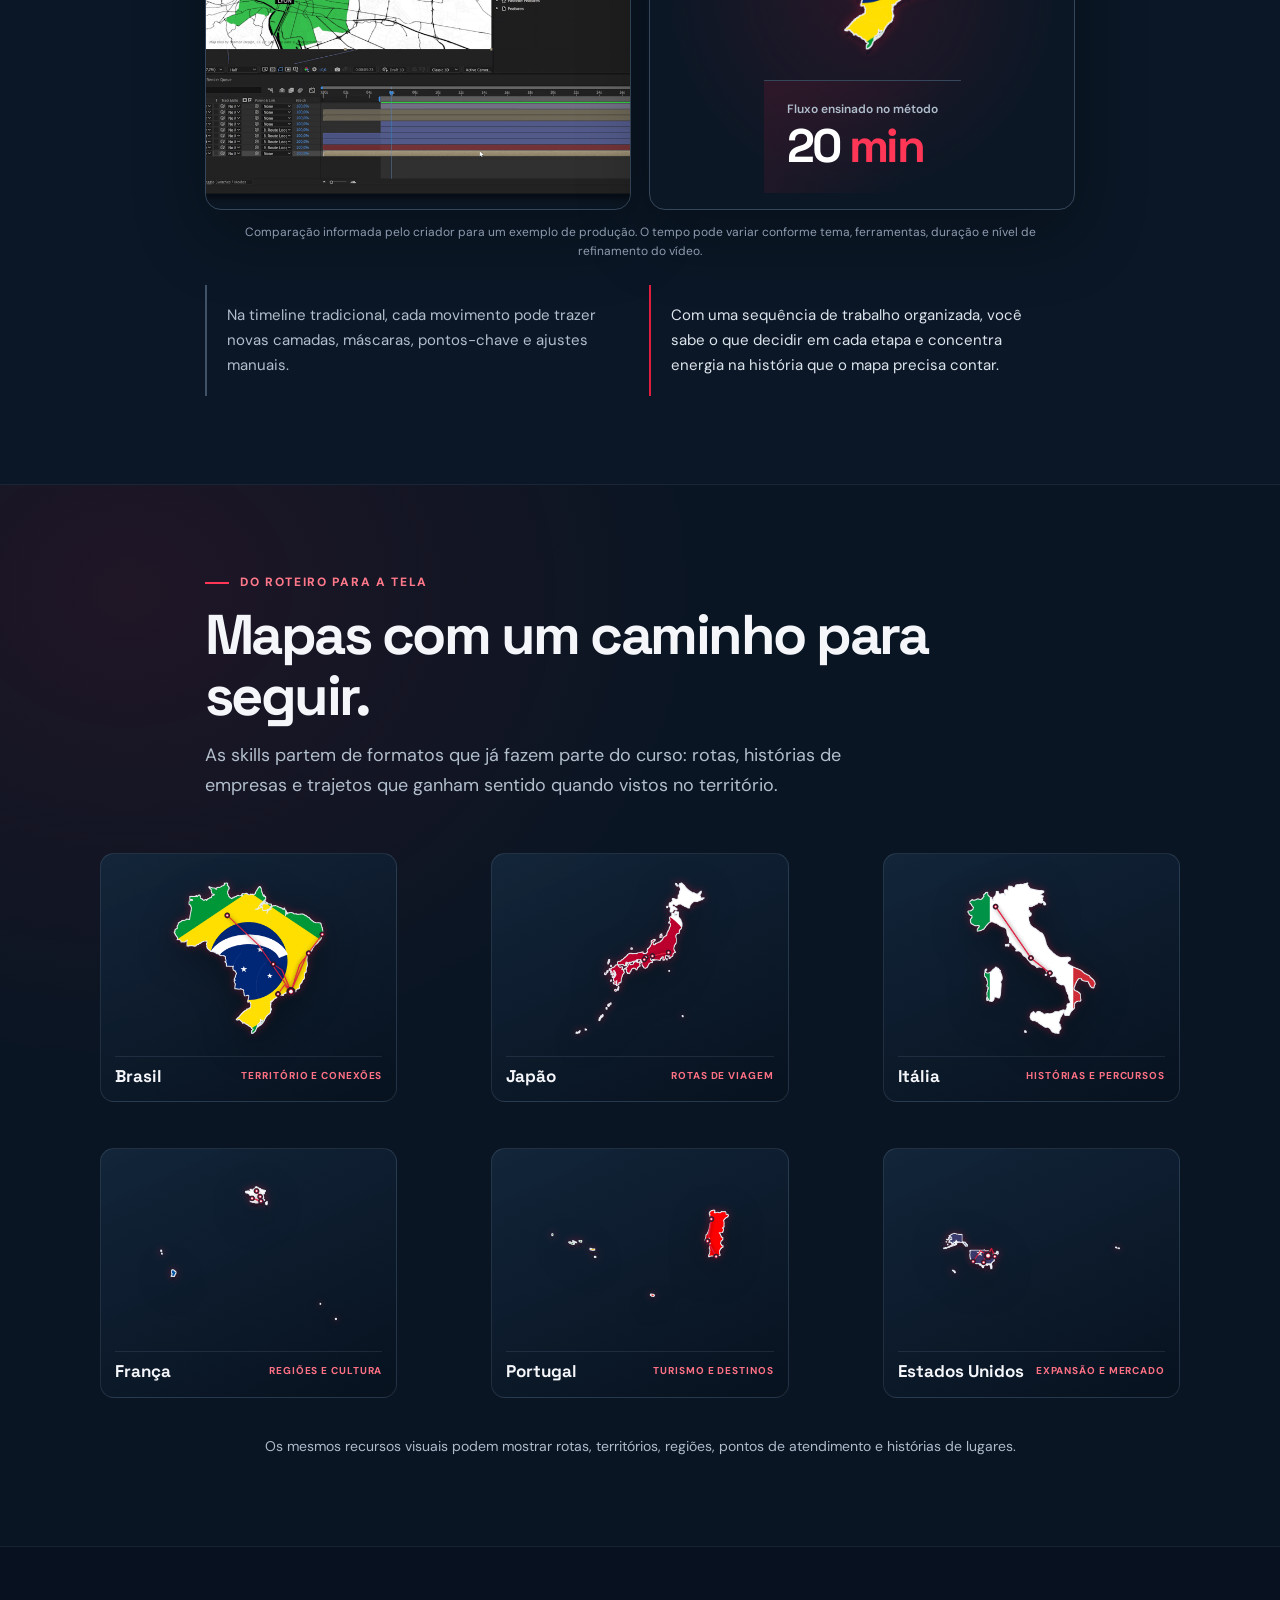
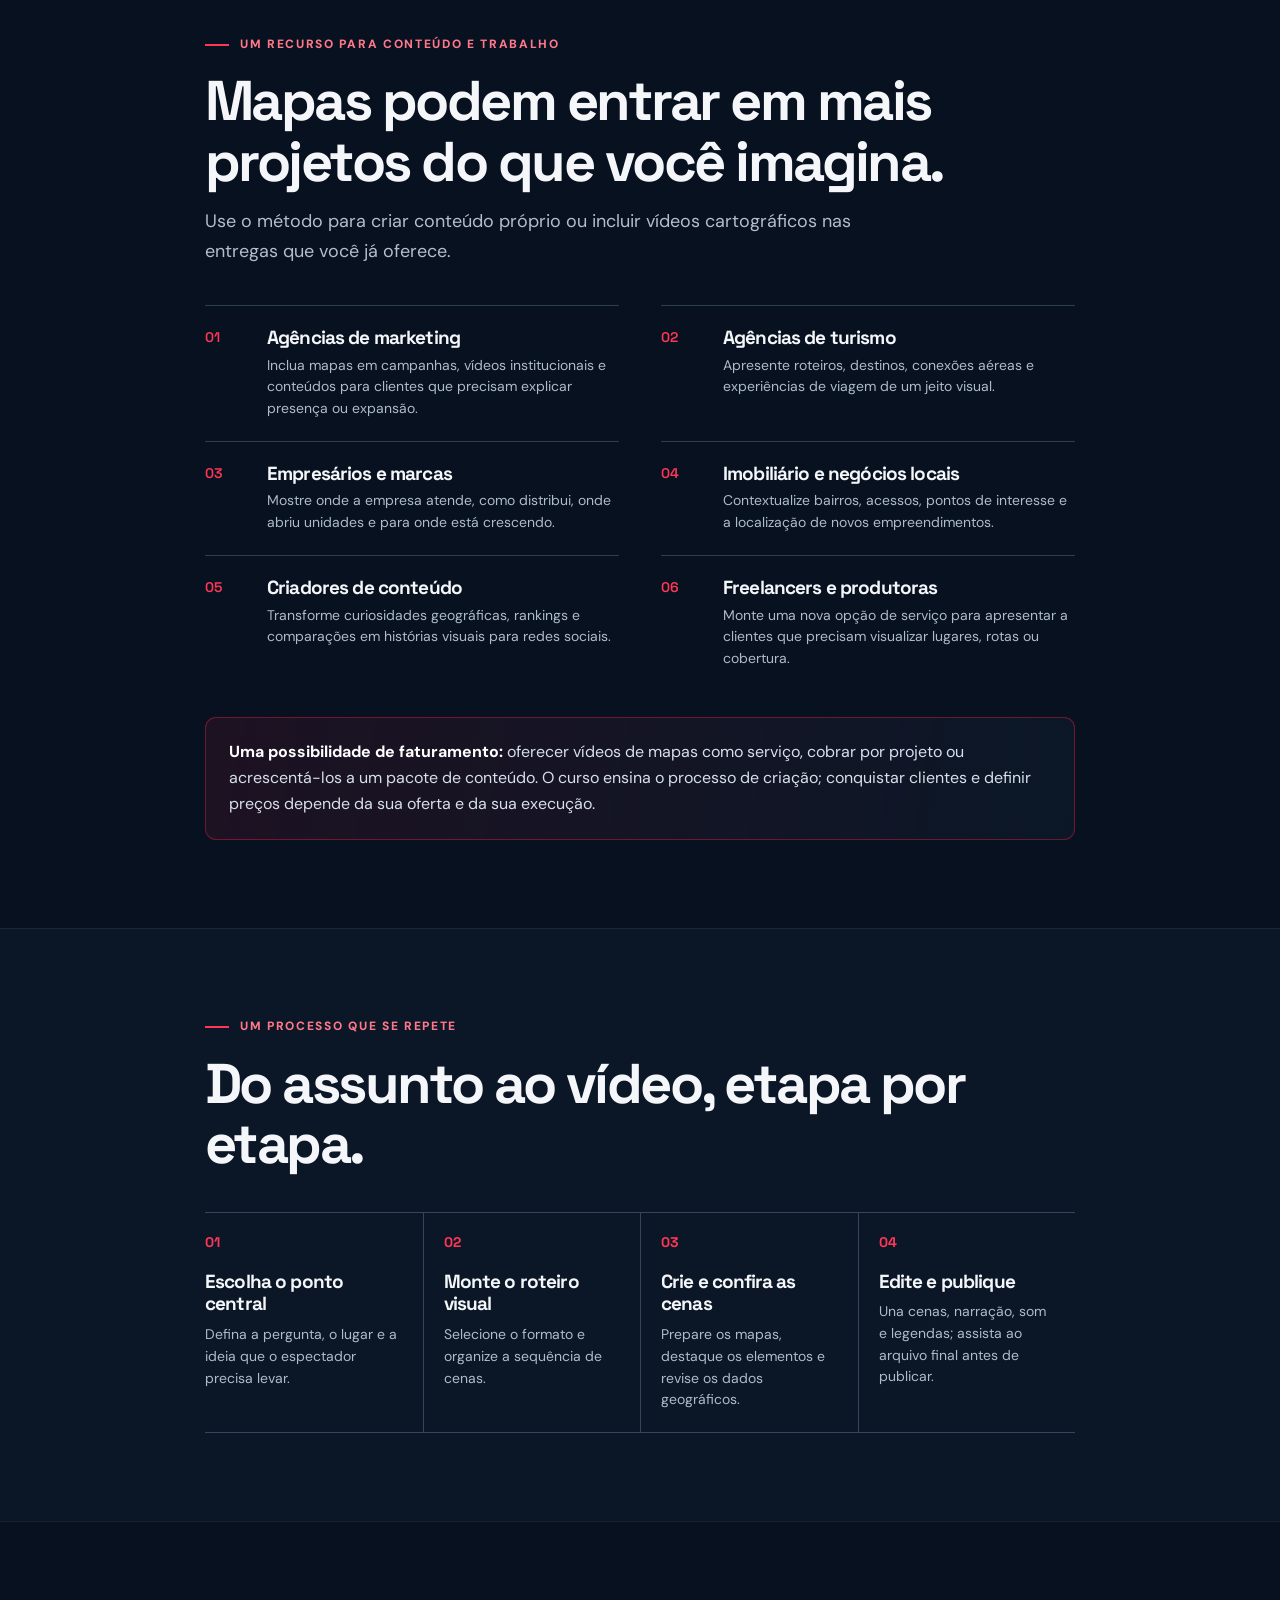
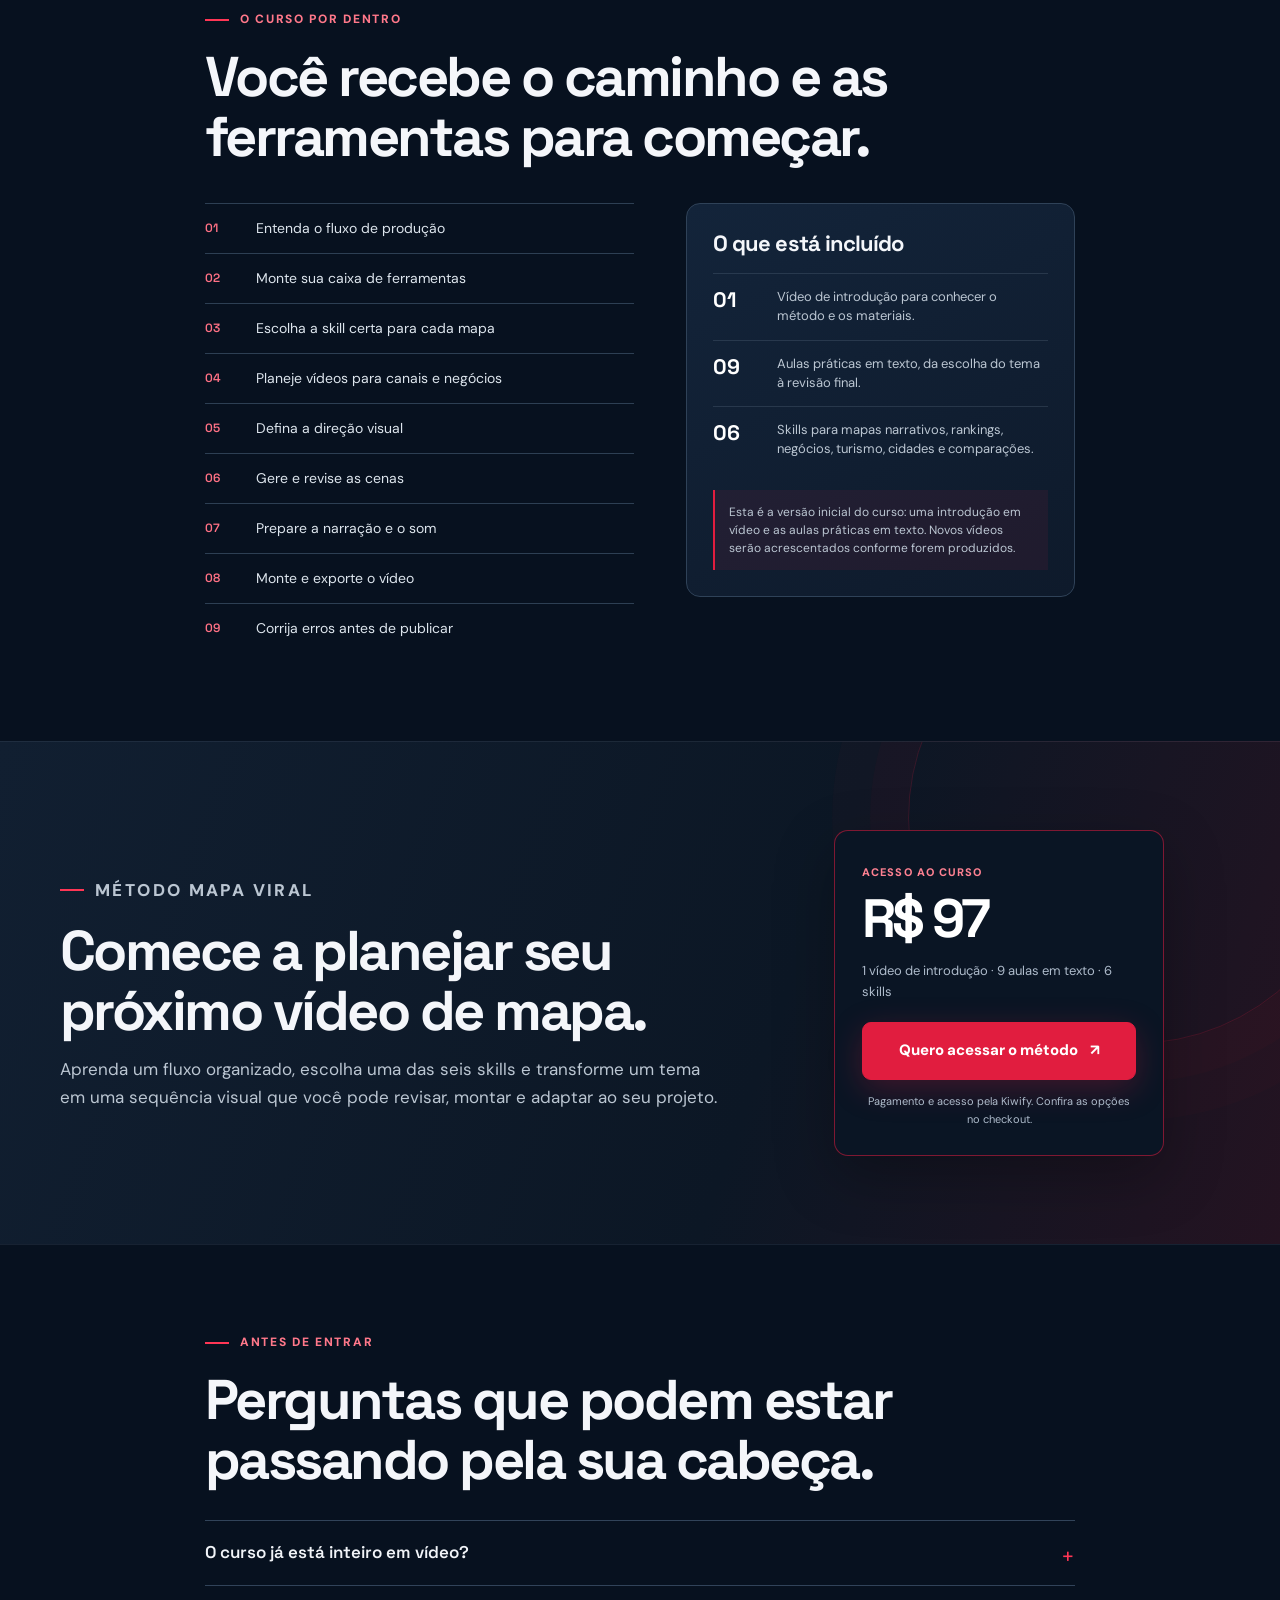
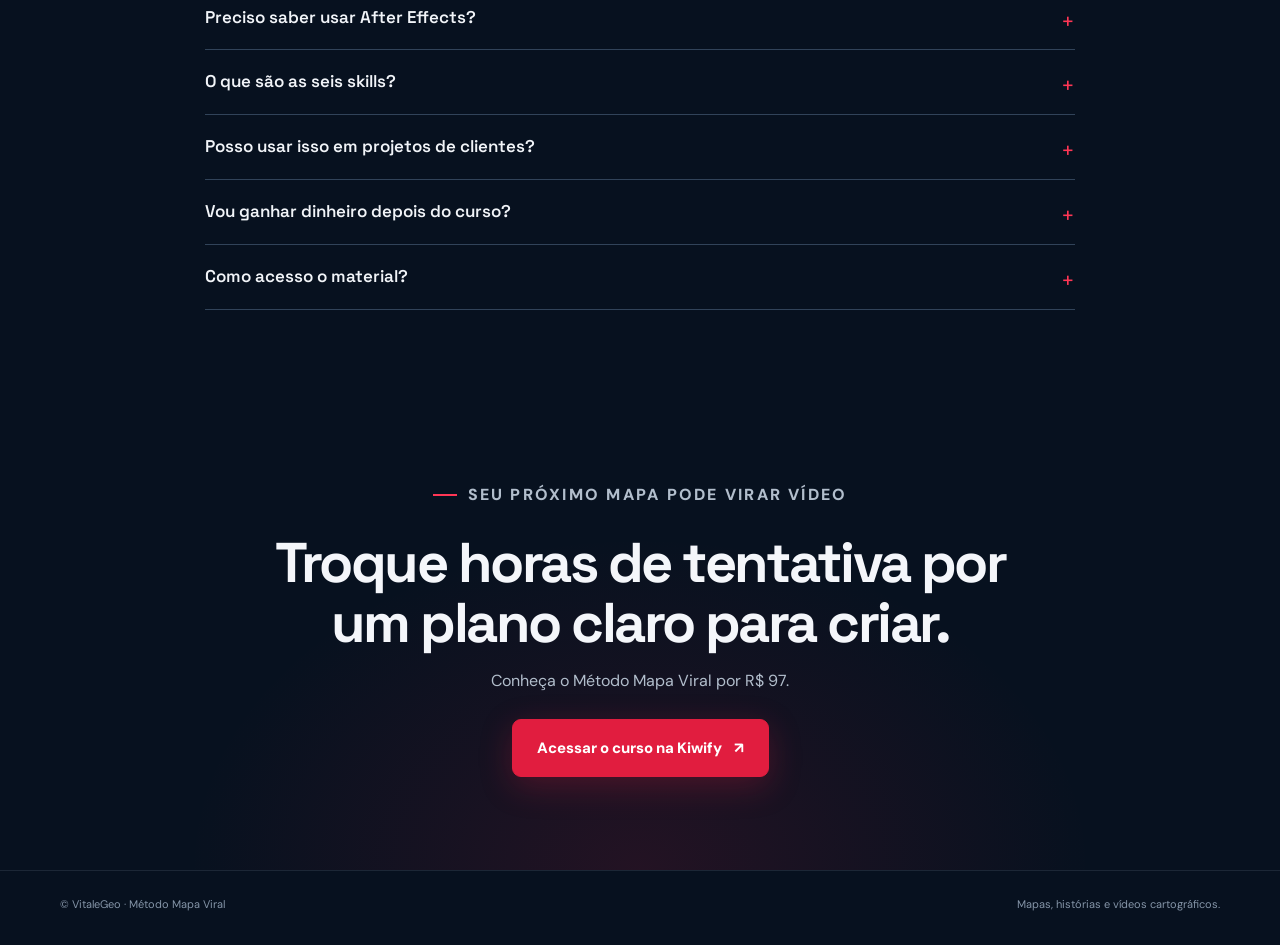
==== commit b0043cbd: "Replace generic landing art with country map PNGs" ====
--- a/index.html
+++ b/index.html
@@ -76,10 +76,11 @@
     .hero-foot { display:flex; gap:10px 20px; flex-wrap:wrap; margin-top:25px; color:#A7B4C3; font-size:13px; }
     .hero-foot span { display:inline-flex; align-items:center; gap:8px; }
     .hero-foot span::before { width:6px; height:6px; border-radius:50%; background:var(--red-hot); content:""; }
-    .hero-art { position:relative; margin:0; min-width:0; }
-    .hero-art img { width:100%; aspect-ratio:1.45; object-fit:cover; border:1px solid rgba(203,219,235,.2); border-radius:15px; box-shadow:0 26px 72px rgba(0,0,0,.38); }
-    .hero-art::before { position:absolute; z-index:2; top:-11px; right:-11px; width:38%; height:38%; border-top:2px solid var(--red); border-right:2px solid var(--red); content:""; pointer-events:none; }
-    .art-caption { display:flex; justify-content:space-between; gap:16px; margin-top:13px; color:#94A5B8; font-size:11px; letter-spacing:.04em; }
+    .hero-art { position:relative; margin:0; min-width:0; padding:10px; border:1px solid rgba(203,219,235,.15); border-radius:20px; background:radial-gradient(ellipse at 50% 48%,rgba(91,24,40,.24),transparent 60%),linear-gradient(145deg,#0D1B2C,#07111F); box-shadow:0 26px 72px rgba(0,0,0,.38); }
+    .hero-art::before { position:absolute; inset:10px; border:1px solid rgba(225,29,63,.2); border-radius:14px; content:""; pointer-events:none; }
+    .hero-art img { position:relative; width:100%; height:auto; aspect-ratio:1.25; object-fit:contain; filter:drop-shadow(0 14px 30px rgba(0,0,0,.4)); animation:map-float 7s ease-in-out infinite; }
+    @keyframes map-float { 0%,100% { transform:translateY(0); } 50% { transform:translateY(-7px); } }
+    .art-caption { position:relative; display:flex; justify-content:space-between; gap:16px; margin:0 8px 4px; padding-top:13px; border-top:1px solid rgba(169,188,210,.14); color:#94A5B8; font-size:11px; letter-spacing:.04em; }
     .art-caption strong { color:#D3DCE6; font-weight:600; }
     .hero-rule { margin-top:62px; border-top:1px solid rgba(169,188,210,.16); }
     .hero-stats { display:grid; grid-template-columns:repeat(3,1fr); gap:20px; margin-top:22px; }
@@ -91,11 +92,14 @@
     .section.red-wash { background:radial-gradient(ellipse at 10% 10%,rgba(225,29,63,.1),transparent 35%),#0A1523; }
     .section-head { margin-bottom:34px; }
     .section-head .eyebrow { margin-bottom:13px; }
+    .comparison-grid { display:grid; grid-template-columns:1fr 1fr; gap:18px; }
     .comparison-figure { overflow:hidden; margin:0; border:1px solid #35475A; border-radius:16px; background:#0C1725; box-shadow:0 25px 70px rgba(0,0,0,.28); }
-    .comparison-figure img { width:100%; aspect-ratio:1.5; object-fit:cover; }
-    .comparison-labels { display:grid; grid-template-columns:1fr 1fr; border-top:1px solid #35475A; }
+    .comparison-figure img { width:100%; height:100%; aspect-ratio:1.5; object-fit:cover; }
+    .comparison-figure.map-result { display:grid; place-items:center; padding:16px; background:radial-gradient(ellipse at 50% 45%,rgba(123,25,48,.25),transparent 65%),#0C1725; }
+    .comparison-figure.map-result img { height:auto; aspect-ratio:1.5; object-fit:contain; }
+    .comparison-labels { display:grid; grid-template-columns:1fr; border-top:1px solid #35475A; }
     .comparison-label { min-height:112px; padding:19px 23px; }
-    .comparison-label + .comparison-label { border-left:1px solid #35475A; background:linear-gradient(115deg,rgba(225,29,63,.12),transparent 75%); }
+    .comparison-figure + .comparison-figure .comparison-label { background:linear-gradient(115deg,rgba(225,29,63,.12),transparent 75%); }
     .comparison-label span { display:block; margin-bottom:3px; color:#AFBDCC; font-size:12px; font-weight:600; }
     .comparison-label strong { display:block; color:#fff; font:700 clamp(31px,4.8vw,47px)/1 "Space Grotesk",sans-serif; letter-spacing:-.055em; }
     .comparison-label strong em { color:var(--red-hot); font-style:normal; }
@@ -103,12 +107,14 @@
     .contrast-row { display:grid; grid-template-columns:1fr 1fr; gap:18px; margin-top:25px; }
     .contrast-row p { padding:18px 20px; border-left:2px solid #415267; color:var(--muted); font-size:15px; }
     .contrast-row p:last-child { border-color:var(--red); color:#DCE4ED; }
-    .map-gallery { width:min(1160px,calc(100% - 32px)); margin:36px auto 0; }
-    .map-gallery img { width:100%; height:auto; }
-    .map-notes { display:grid; grid-template-columns:repeat(3,1fr); gap:24px; margin:22px 0 0; }
-    .map-notes article { padding-top:15px; border-top:1px solid #34465A; }
-    .map-notes span { display:block; margin-bottom:5px; color:#FF7185; font-size:11px; font-weight:800; letter-spacing:.1em; text-transform:uppercase; }
-    .map-notes p { color:#ADB9C8; font-size:14px; line-height:1.5; }
+    .map-gallery { display:grid; grid-template-columns:repeat(3,minmax(0,1fr)); gap:14px; margin-top:36px; }
+    .map-card { position:relative; overflow:hidden; min-width:0; padding:12px 14px 15px; border:1px solid rgba(157,180,207,.16); border-radius:14px; background:linear-gradient(155deg,rgba(20,39,60,.9),rgba(8,18,31,.94)); transition:transform .2s ease,border-color .2s ease; }
+    .map-card:hover { transform:translateY(-4px); border-color:rgba(255,54,85,.62); }
+    .map-card img { width:100%; height:190px; object-fit:contain; filter:drop-shadow(0 10px 18px rgba(0,0,0,.35)); }
+    .map-card figcaption { display:flex; align-items:center; justify-content:space-between; gap:10px; padding-top:9px; border-top:1px solid rgba(157,180,207,.13); }
+    .map-card strong { font:700 17px/1.2 "Space Grotesk",sans-serif; }
+    .map-card span { color:#FF7185; font-size:10px; font-weight:700; letter-spacing:.09em; text-transform:uppercase; }
+    .map-context { margin-top:21px; color:#AEBBCB; font-size:14px; text-align:center; }
     .applications { display:grid; grid-template-columns:1fr 1fr; gap:0 42px; margin-top:38px; }
     .application { display:grid; grid-template-columns:49px 1fr; gap:13px; padding:21px 0; border-top:1px solid #2C3E52; }
     .application-index { color:var(--red-hot); font:600 14px/1.45 "Space Grotesk",sans-serif; }
@@ -156,6 +162,7 @@
     .footer { padding:24px 0 32px; border-top:1px solid rgba(169,188,210,.13); color:#8595A8; font-size:11px; }
     .footer-inner { display:flex; justify-content:space-between; gap:15px; }
     .mobile-bar { display:none; }
+    @media(prefers-reduced-motion:reduce) { *,*::before,*::after { scroll-behavior:auto !important; animation-duration:.01ms !important; animation-iteration-count:1 !important; transition-duration:.01ms !important; } }
     @media(max-width:900px) {
       .hero-grid { grid-template-columns:1fr; gap:23px; }
       .hero-copy { max-width:730px; padding-bottom:0; }
@@ -189,8 +196,15 @@
       .hero-stats span { font-size:10px; line-height:1.35; }
       .section { padding:66px 0; }
       .section-copy { font-size:16px; }
+      .comparison-grid { grid-template-columns:1fr; gap:13px; }
       .comparison-figure { border-radius:12px; }
-      .comparison-figure img { aspect-ratio:1.05; object-position:50% center; }
+      .comparison-figure img { aspect-ratio:1.5; object-position:50% center; }
+      .comparison-figure.map-result img { aspect-ratio:1.5; }
+      .map-gallery { grid-template-columns:repeat(2,minmax(0,1fr)); gap:9px; margin-top:26px; }
+      .map-card { padding:8px 9px 11px; border-radius:11px; }
+      .map-card img { height:130px; }
+      .map-card strong { font-size:14px; }
+      .map-card span { font-size:8px; letter-spacing:.04em; }
       .comparison-label { min-height:98px; padding:14px 12px; }
       .comparison-label strong { font-size:clamp(30px,9vw,40px); }
       .comparison-label span { font-size:10px; }
@@ -247,7 +261,7 @@
             <div class="hero-foot"><span>Para conteúdo e projetos comerciais</span><span>Comece pelo material disponível</span></div>
           </div>
           <figure class="hero-art">
-            <img src="assets/hero-atlas.webp" alt="Mapa em relevo escuro com uma rota vermelha atravessando o território">
+            <img src="assets/hero-brasil-bandeira.png" alt="Contorno geográfico do Brasil preenchido com a bandeira brasileira, rotas luminosas e pontos conectados">
             <figcaption class="art-caption"><strong>Uma rota. Uma história. Um vídeo.</strong><span>Método Mapa Viral</span></figcaption>
           </figure>
         </div>
@@ -267,13 +281,16 @@
           <h2 id="comparison-title">Uma ideia de mapa. <span class="red">Dois ritmos de produção.</span></h2>
           <p class="section-copy">Veja o contraste entre uma composição cheia de camadas no After Effects e um fluxo mais direto para chegar ao vídeo de mapa.</p>
         </div>
-        <figure class="comparison-figure">
-          <img src="assets/comparativo-after-effects.webp" alt="Comparação ilustrada: uma timeline de edição com muitas camadas de mapa à esquerda e um vídeo cartográfico com rota concluída à direita">
-          <div class="comparison-labels">
-            <div class="comparison-label"><span>After Effects · exemplo do criador</span><strong>5 <em>horas</em></strong></div>
-            <div class="comparison-label"><span>Fluxo ensinado no método</span><strong>20 <em>min</em></strong></div>
-          </div>
-        </figure>
+        <div class="comparison-grid">
+          <figure class="comparison-figure">
+            <img src="assets/timeline-after-effects-geolayers.png" alt="Captura real de uma timeline do After Effects editando uma rota de mapa no GeoLayers, com muitas camadas de composição">
+            <figcaption class="comparison-labels"><span class="comparison-label"><span>Exemplo de produção no After Effects</span><strong>5 <em>horas</em></strong></span></figcaption>
+          </figure>
+          <figure class="comparison-figure map-result">
+            <img src="assets/pais-brasil-bandeira.png" alt="Mapa do Brasil com a bandeira nacional dentro do contorno e rotas luminosas">
+            <figcaption class="comparison-labels"><span class="comparison-label"><span>Fluxo ensinado no método</span><strong>20 <em>min</em></strong></span></figcaption>
+          </figure>
+        </div>
         <p class="comparison-note">Comparação informada pelo criador para um exemplo de produção. O tempo pode variar conforme tema, ferramentas, duração e nível de refinamento do vídeo.</p>
         <div class="contrast-row">
           <p>Na timeline tradicional, cada movimento pode trazer novas camadas, máscaras, pontos-chave e ajustes manuais.</p>
@@ -288,12 +305,15 @@
         <h2 id="maps-title">Mapas com um caminho para seguir.</h2>
         <p class="section-copy">As skills partem de formatos que já fazem parte do curso: rotas, histórias de empresas e trajetos que ganham sentido quando vistos no território.</p>
       </div>
-      <figure class="map-gallery"><img src="assets/mapas-de-exemplo.svg" alt="Três exemplos vetoriais: rota de viagem pelo Japão, conexões de atendimento no Brasil e percurso narrativo pela Itália"></figure>
-      <div class="reading map-notes">
-        <article><span>Rotas e turismo</span><p>Uma rota aérea conectando Tóquio, Nagoya, Kyoto e Osaka, com paradas visíveis no mapa.</p></article>
-        <article><span>Negócios e empresas</span><p>Pontos de atendimento e conexões distribuídos pelo território brasileiro.</p></article>
-        <article><span>Histórias e curiosidades</span><p>Um percurso que conduz o olhar pelo território e organiza a narrativa por etapas.</p></article>
-      </div>
+      <div class="wrap map-gallery" aria-label="Exemplos de mapas com contorno de países e bandeiras">
+        <figure class="map-card"><img src="assets/pais-brasil-bandeira.png" alt="Contorno do Brasil preenchido com a bandeira brasileira"><figcaption><strong>Brasil</strong><span>Território e conexões</span></figcaption></figure>
+        <figure class="map-card"><img src="assets/pais-japao-bandeira.png" alt="Contorno do Japão preenchido com a bandeira japonesa"><figcaption><strong>Japão</strong><span>Rotas de viagem</span></figcaption></figure>
+        <figure class="map-card"><img src="assets/pais-italia-bandeira.png" alt="Contorno da Itália preenchido com a bandeira italiana"><figcaption><strong>Itália</strong><span>Histórias e percursos</span></figcaption></figure>
+        <figure class="map-card"><img src="assets/pais-franca-bandeira.png" alt="Contorno da França preenchido com a bandeira francesa"><figcaption><strong>França</strong><span>Regiões e cultura</span></figcaption></figure>
+        <figure class="map-card"><img src="assets/pais-portugal-bandeira.png" alt="Contorno de Portugal preenchido com a bandeira portuguesa"><figcaption><strong>Portugal</strong><span>Turismo e destinos</span></figcaption></figure>
+        <figure class="map-card"><img src="assets/pais-estados-unidos-bandeira.png" alt="Contorno dos Estados Unidos preenchido com a bandeira nacional"><figcaption><strong>Estados Unidos</strong><span>Expansão e mercado</span></figcaption></figure>
+      </div>
+      <p class="reading map-context">Os mesmos recursos visuais podem mostrar rotas, territórios, regiões, pontos de atendimento e histórias de lugares.</p>
     </section>
 
     <section class="section" id="aplicacoes" aria-labelledby="applications-title">
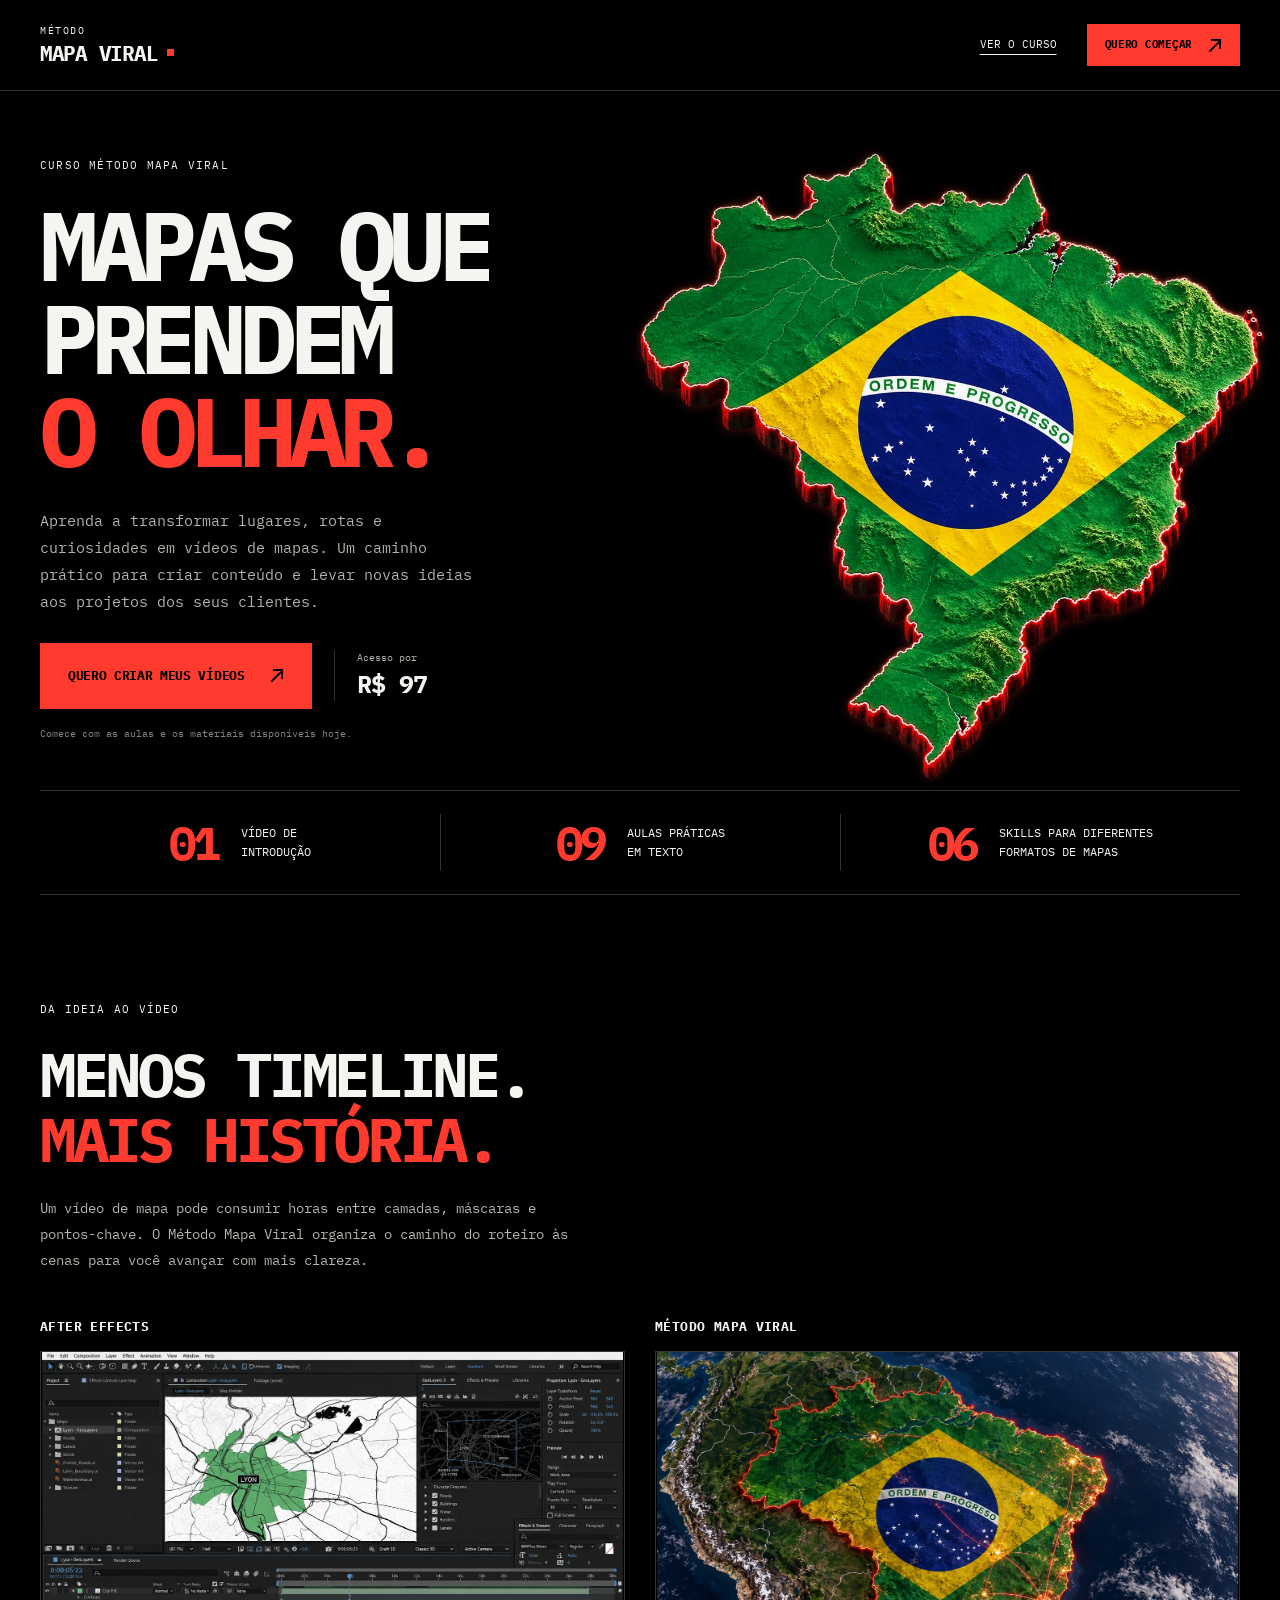
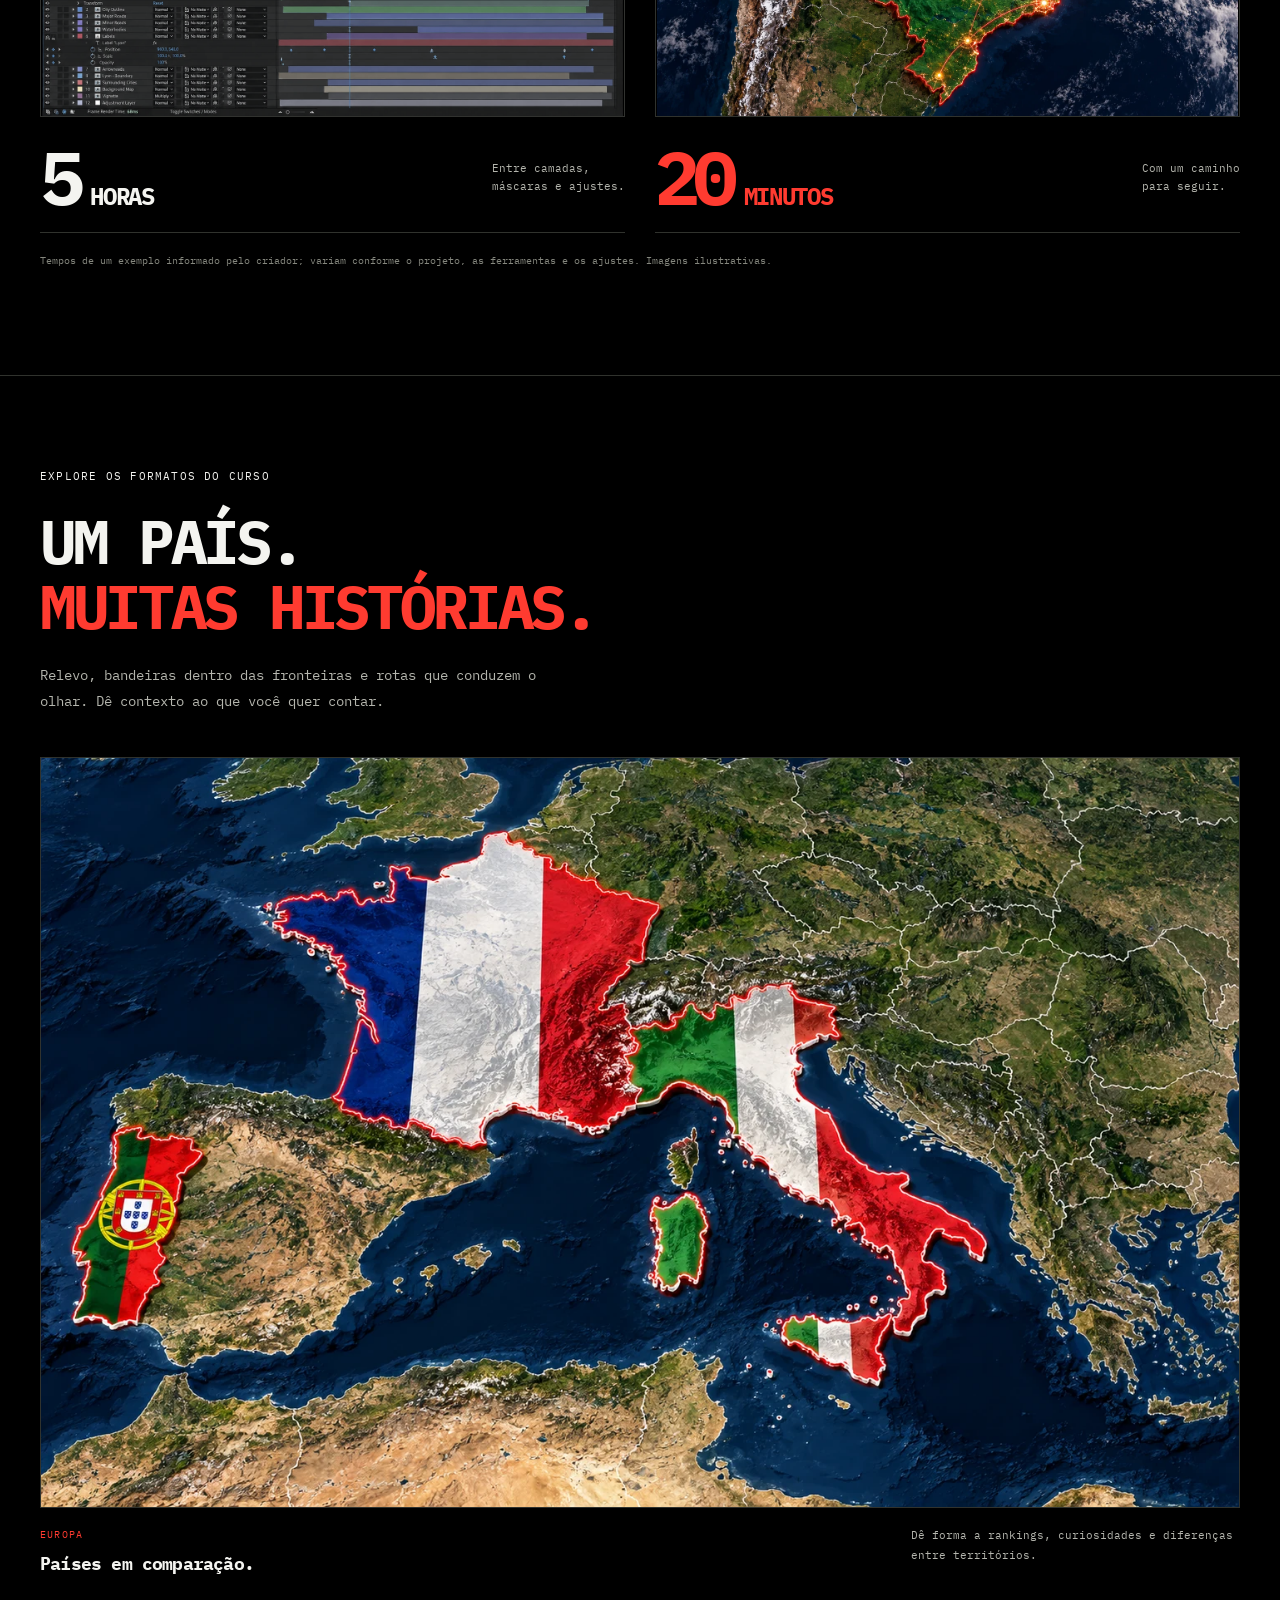
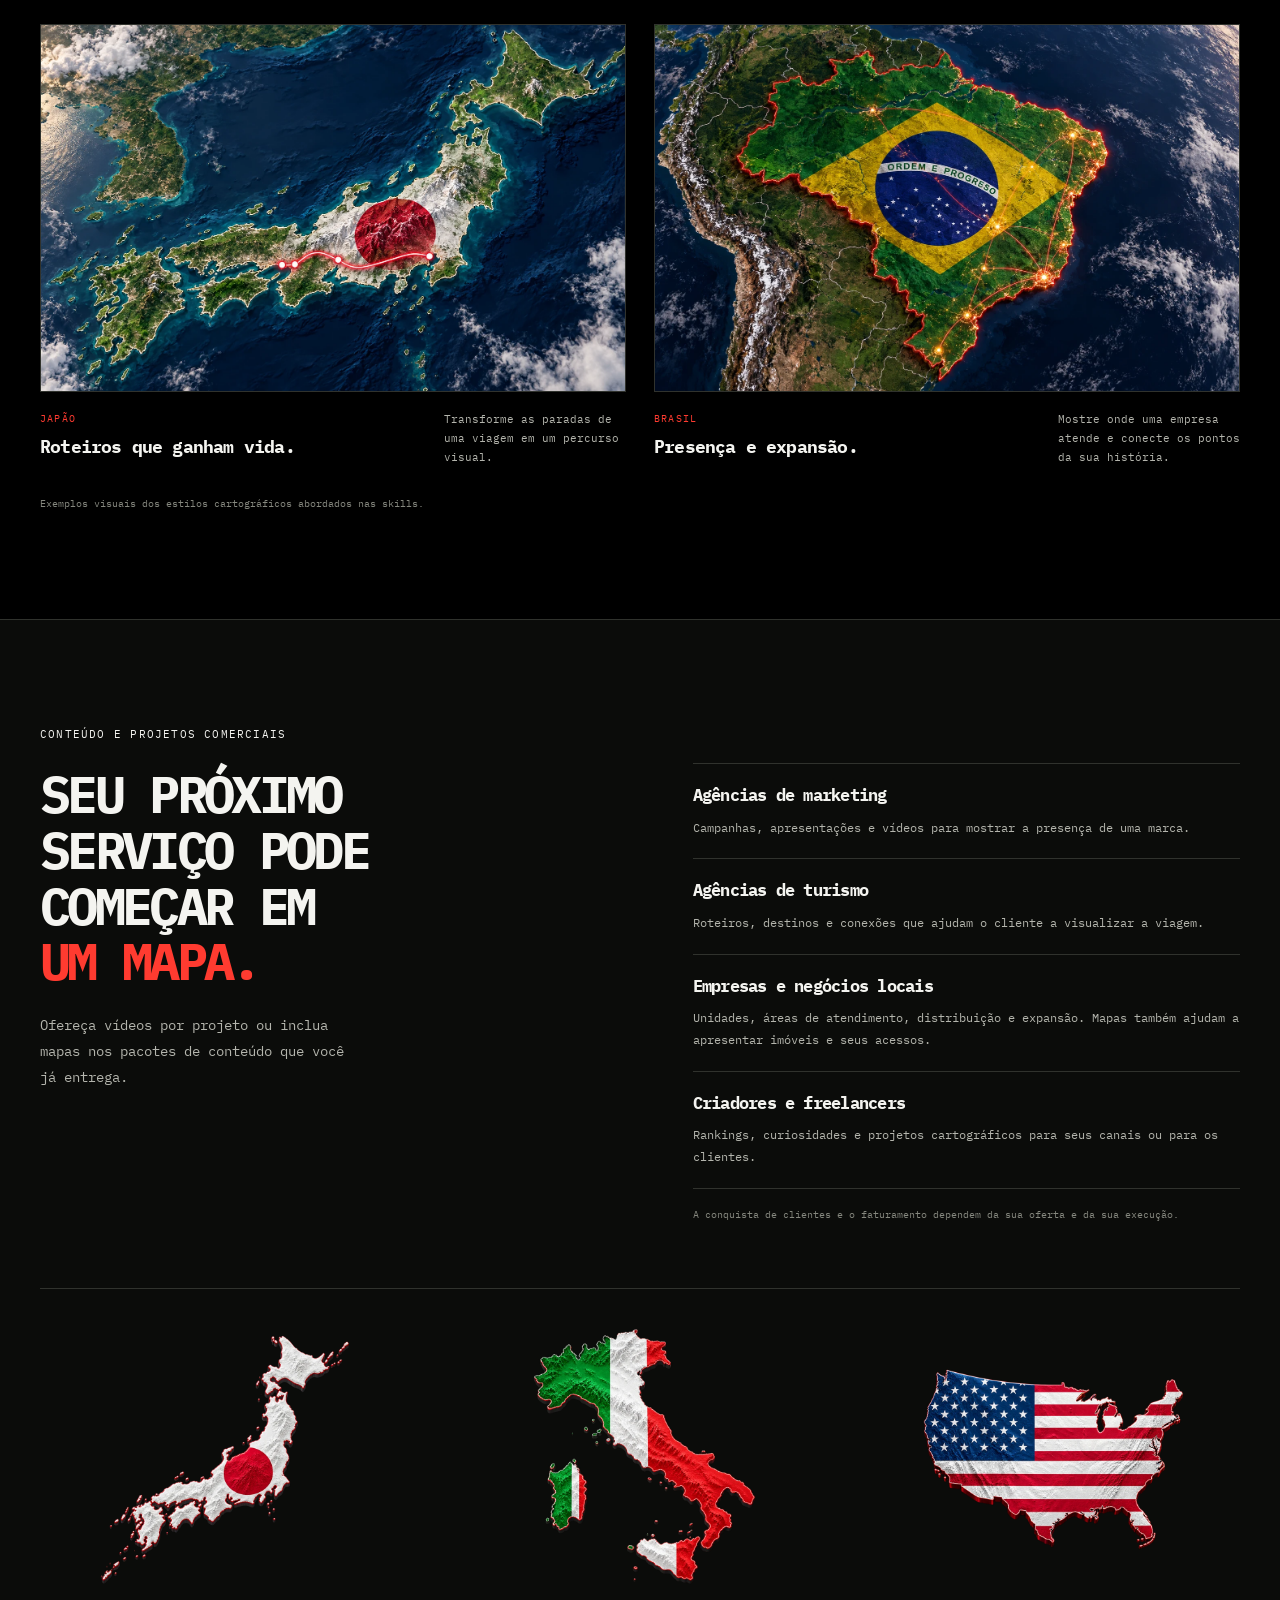
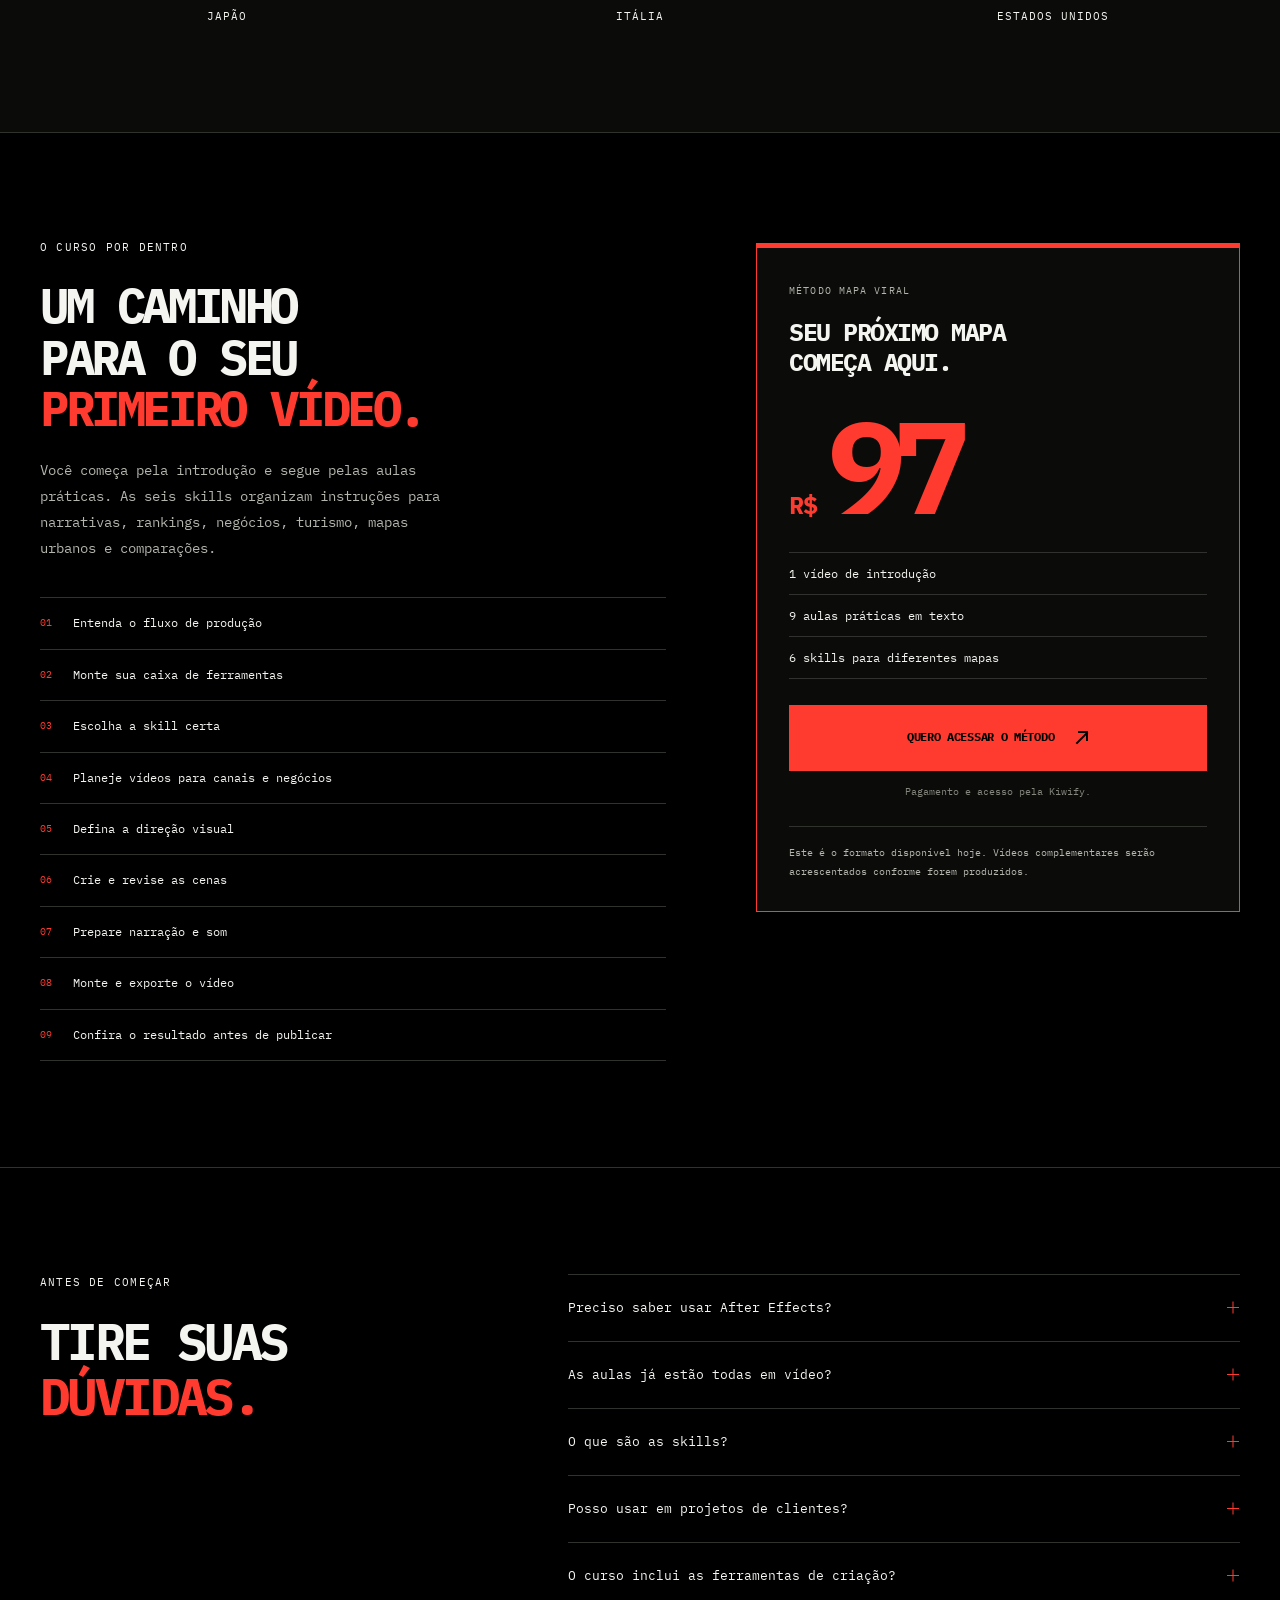
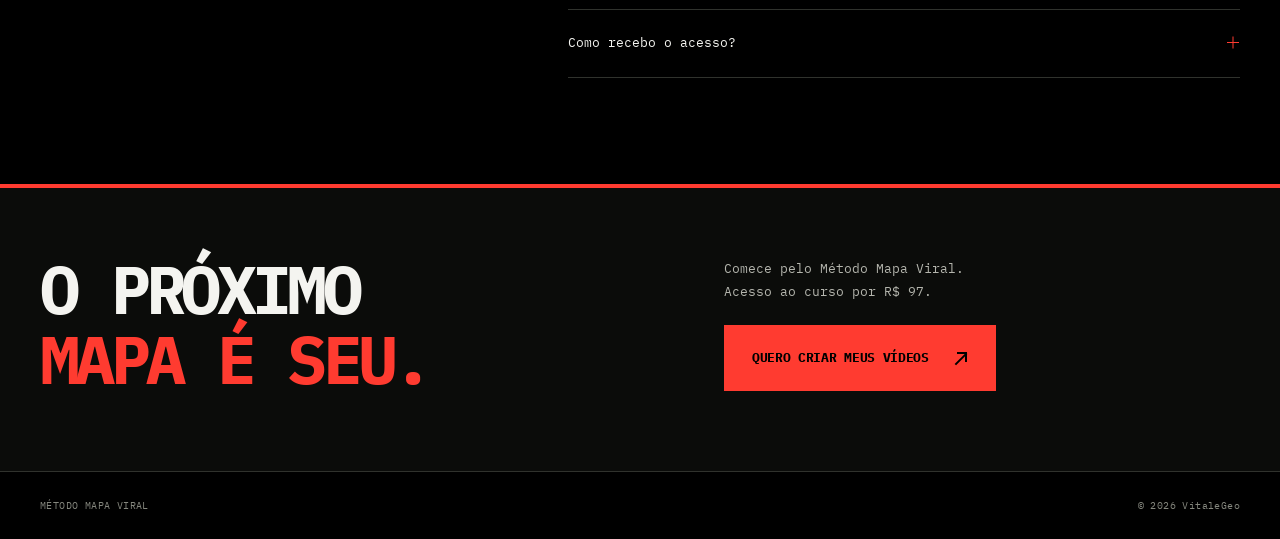
==== commit 73013556: "Rebuild sales landing with generated GeoLayers art and industrial design" ====
--- a/index.html
+++ b/index.html
@@ -2,428 +2,117 @@
 <html lang="pt-BR">
 <head>
   <meta charset="utf-8">
-  <meta name="viewport" content="width=device-width, initial-scale=1">
-  <meta name="theme-color" content="#07111F">
-  <meta name="description" content="Aprenda um fluxo prático para transformar ideias, lugares e rotas em vídeos de mapas. Acesso ao Método Mapa Viral por R$ 97.">
+  <meta name="viewport" content="width=device-width,initial-scale=1">
+  <meta name="theme-color" content="#000000">
+  <meta name="description" content="Transforme lugares, rotas e curiosidades em vídeos de mapas. Conheça o Método Mapa Viral: introdução em vídeo, 9 aulas em texto e 6 skills por R$ 97.">
   <meta property="og:type" content="website">
-  <meta property="og:title" content="Método Mapa Viral | Mapas que viram histórias em vídeo">
-  <meta property="og:description" content="Do primeiro tema ao vídeo final: aulas práticas e seis skills para planejar diferentes formatos de mapas.">
+  <meta property="og:title" content="Método Mapa Viral | Mapas que prendem o olhar">
+  <meta property="og:description" content="Um caminho prático para criar vídeos de mapas e levar novas ideias aos projetos dos seus clientes. Acesso por R$ 97.">
   <meta property="og:url" content="https://metodomapaviral.vitalegeo.com.br/">
-  <meta property="og:image" content="https://metodomapaviral.vitalegeo.com.br/capa-metodo-mapa-viral.png">
-  <meta property="og:image:width" content="300">
-  <meta property="og:image:height" content="250">
-  <title>Método Mapa Viral | Transforme mapas em vídeos</title>
+  <meta property="og:image" content="https://metodomapaviral.vitalegeo.com.br/assets/compartilhamento.jpg">
+  <meta property="og:image:width" content="1200">
+  <meta property="og:image:height" content="751">
+  <meta name="twitter:card" content="summary_large_image">
+  <title>Método Mapa Viral | Mapas que prendem o olhar</title>
   <link rel="canonical" href="https://metodomapaviral.vitalegeo.com.br/">
-  <link rel="icon" href="logo/metodo-mapa-viral-favicon.ico" sizes="any">
-  <link rel="preconnect" href="https://fonts.googleapis.com">
-  <link rel="preconnect" href="https://fonts.gstatic.com" crossorigin>
-  <link href="https://fonts.googleapis.com/css2?family=DM+Sans:wght@400;500;600;700;800&family=Space+Grotesk:wght@400;500;600;700&display=swap" rel="stylesheet">
-  <style>
-    :root {
-      color-scheme:dark;
-      --night:#07111F;
-      --navy:#0A192F;
-      --panel:#101E30;
-      --panel-lift:#15263A;
-      --ink:#F4F6FA;
-      --muted:#B2BECC;
-      --subtle:#8292A6;
-      --line:#293A4E;
-      --red:#E11D3F;
-      --red-hot:#FF3655;
-      --red-deep:#B70D2B;
-      --map-paper:#F5F2EB;
-      --green:#A8C3A6;
-    }
-    * { box-sizing:border-box; }
-    html { scroll-behavior:smooth; }
-    body { margin:0; color:var(--ink); background:var(--night); font:400 16px/1.65 "DM Sans",Arial,sans-serif; }
-    a { color:inherit; }
-    a:focus-visible,summary:focus-visible { outline:3px solid var(--red-hot); outline-offset:4px; }
-    ::selection { color:#fff; background:var(--red); }
-    img { display:block; max-width:100%; }
-    .wrap { width:min(1160px,calc(100% - 48px)); margin-inline:auto; }
-    .reading { width:min(870px,calc(100% - 48px)); margin-inline:auto; }
-    h1,h2,h3,p { margin-top:0; }
-    h1,h2,h3 { font-family:"Space Grotesk","DM Sans",sans-serif; letter-spacing:-.045em; }
-    h1 { max-width:720px; margin-bottom:20px; font-size:clamp(43px,6.3vw,78px); line-height:1.02; font-weight:700; }
-    h2 { max-width:800px; margin-bottom:15px; font-size:clamp(34px,4.6vw,56px); line-height:1.08; font-weight:700; }
-    h3 { margin-bottom:8px; font-size:22px; line-height:1.2; font-weight:700; }
-    p { margin-bottom:0; }
-    .red { color:var(--red-hot); }
-    .eyebrow { display:flex; align-items:center; gap:11px; margin:0 0 17px; color:#FF788A; font-size:12px; font-weight:800; letter-spacing:.14em; text-transform:uppercase; }
-    .eyebrow::before { width:24px; height:2px; background:var(--red-hot); content:""; }
-    .section-copy { max-width:700px; color:var(--muted); font-size:18px; }
-    .button { display:inline-flex; align-items:center; justify-content:center; gap:12px; min-height:58px; padding:14px 24px; border:1px solid var(--red); border-radius:9px; background:var(--red); color:#fff; text-align:center; text-decoration:none; font:800 15px/1.25 "DM Sans",sans-serif; box-shadow:0 9px 32px rgba(225,29,63,.25); transition:transform .17s ease,background .17s ease,box-shadow .17s ease; }
-    .button:hover { transform:translateY(-2px); border-color:var(--red-hot); background:var(--red-hot); box-shadow:0 12px 38px rgba(225,29,63,.34); }
-    .button:active { transform:translateY(1px); }
-    .button.small { min-height:44px; padding:10px 16px; font-size:13px; box-shadow:none; }
-    .button.full { width:100%; }
-    .button svg { width:17px; height:17px; }
-    .header { position:relative; z-index:4; border-bottom:1px solid rgba(169,188,210,.13); background:rgba(7,17,31,.9); }
-    .header-inner { display:flex; justify-content:space-between; align-items:center; min-height:76px; gap:20px; }
-    .logo { display:block; width:190px; height:auto; }
-    .header-note { color:var(--muted); font-size:12px; font-weight:600; }
-    .hero { position:relative; overflow:hidden; padding:65px 0 82px; background:radial-gradient(ellipse at 78% 39%,rgba(39,72,103,.22),transparent 45%),var(--night); }
-    .hero::after { position:absolute; top:11%; right:-150px; width:430px; height:430px; border:1px solid rgba(225,29,63,.13); border-radius:50%; box-shadow:0 0 0 42px rgba(225,29,63,.025),0 0 0 84px rgba(225,29,63,.018); content:""; pointer-events:none; }
-    .hero-grid { position:relative; z-index:1; display:grid; grid-template-columns:1fr 1.02fr; align-items:center; gap:34px; }
-    .hero-copy { padding:12px 0 25px; }
-    .hero h1 span { color:var(--red-hot); }
-    .hero-lead { max-width:620px; color:#C5D0DD; font-size:clamp(17px,1.9vw,20px); line-height:1.55; }
-    .hero-actions { display:flex; align-items:center; gap:18px; flex-wrap:wrap; margin-top:27px; }
-    .price-note { color:var(--muted); font-size:13px; }
-    .price-note strong { display:block; color:#fff; font:700 26px/1.1 "Space Grotesk",sans-serif; letter-spacing:-.04em; }
-    .hero-foot { display:flex; gap:10px 20px; flex-wrap:wrap; margin-top:25px; color:#A7B4C3; font-size:13px; }
-    .hero-foot span { display:inline-flex; align-items:center; gap:8px; }
-    .hero-foot span::before { width:6px; height:6px; border-radius:50%; background:var(--red-hot); content:""; }
-    .hero-art { position:relative; margin:0; min-width:0; padding:10px; border:1px solid rgba(203,219,235,.15); border-radius:20px; background:radial-gradient(ellipse at 50% 48%,rgba(91,24,40,.24),transparent 60%),linear-gradient(145deg,#0D1B2C,#07111F); box-shadow:0 26px 72px rgba(0,0,0,.38); }
-    .hero-art::before { position:absolute; inset:10px; border:1px solid rgba(225,29,63,.2); border-radius:14px; content:""; pointer-events:none; }
-    .hero-art img { position:relative; width:100%; height:auto; aspect-ratio:1.25; object-fit:contain; filter:drop-shadow(0 14px 30px rgba(0,0,0,.4)); animation:map-float 7s ease-in-out infinite; }
-    @keyframes map-float { 0%,100% { transform:translateY(0); } 50% { transform:translateY(-7px); } }
-    .art-caption { position:relative; display:flex; justify-content:space-between; gap:16px; margin:0 8px 4px; padding-top:13px; border-top:1px solid rgba(169,188,210,.14); color:#94A5B8; font-size:11px; letter-spacing:.04em; }
-    .art-caption strong { color:#D3DCE6; font-weight:600; }
-    .hero-rule { margin-top:62px; border-top:1px solid rgba(169,188,210,.16); }
-    .hero-stats { display:grid; grid-template-columns:repeat(3,1fr); gap:20px; margin-top:22px; }
-    .hero-stats div { display:flex; align-items:baseline; gap:11px; }
-    .hero-stats strong { color:#fff; font:700 23px/1 "Space Grotesk",sans-serif; }
-    .hero-stats span { color:#9EACBD; font-size:12px; }
-    .section { position:relative; padding:88px 0; border-top:1px solid rgba(169,188,210,.1); }
-    .section.alt { background:#0B1726; }
-    .section.red-wash { background:radial-gradient(ellipse at 10% 10%,rgba(225,29,63,.1),transparent 35%),#0A1523; }
-    .section-head { margin-bottom:34px; }
-    .section-head .eyebrow { margin-bottom:13px; }
-    .comparison-grid { display:grid; grid-template-columns:1fr 1fr; gap:18px; }
-    .comparison-figure { overflow:hidden; margin:0; border:1px solid #35475A; border-radius:16px; background:#0C1725; box-shadow:0 25px 70px rgba(0,0,0,.28); }
-    .comparison-figure img { width:100%; height:100%; aspect-ratio:1.5; object-fit:cover; }
-    .comparison-figure.map-result { display:grid; place-items:center; padding:16px; background:radial-gradient(ellipse at 50% 45%,rgba(123,25,48,.25),transparent 65%),#0C1725; }
-    .comparison-figure.map-result img { height:auto; aspect-ratio:1.5; object-fit:contain; }
-    .comparison-labels { display:grid; grid-template-columns:1fr; border-top:1px solid #35475A; }
-    .comparison-label { min-height:112px; padding:19px 23px; }
-    .comparison-figure + .comparison-figure .comparison-label { background:linear-gradient(115deg,rgba(225,29,63,.12),transparent 75%); }
-    .comparison-label span { display:block; margin-bottom:3px; color:#AFBDCC; font-size:12px; font-weight:600; }
-    .comparison-label strong { display:block; color:#fff; font:700 clamp(31px,4.8vw,47px)/1 "Space Grotesk",sans-serif; letter-spacing:-.055em; }
-    .comparison-label strong em { color:var(--red-hot); font-style:normal; }
-    .comparison-note { max-width:800px; margin:13px auto 0; color:#8D9BAE; text-align:center; font-size:12px; line-height:1.55; }
-    .contrast-row { display:grid; grid-template-columns:1fr 1fr; gap:18px; margin-top:25px; }
-    .contrast-row p { padding:18px 20px; border-left:2px solid #415267; color:var(--muted); font-size:15px; }
-    .contrast-row p:last-child { border-color:var(--red); color:#DCE4ED; }
-    .map-gallery { display:grid; grid-template-columns:repeat(3,minmax(0,1fr)); gap:14px; margin-top:36px; }
-    .map-card { position:relative; overflow:hidden; min-width:0; padding:12px 14px 15px; border:1px solid rgba(157,180,207,.16); border-radius:14px; background:linear-gradient(155deg,rgba(20,39,60,.9),rgba(8,18,31,.94)); transition:transform .2s ease,border-color .2s ease; }
-    .map-card:hover { transform:translateY(-4px); border-color:rgba(255,54,85,.62); }
-    .map-card img { width:100%; height:190px; object-fit:contain; filter:drop-shadow(0 10px 18px rgba(0,0,0,.35)); }
-    .map-card figcaption { display:flex; align-items:center; justify-content:space-between; gap:10px; padding-top:9px; border-top:1px solid rgba(157,180,207,.13); }
-    .map-card strong { font:700 17px/1.2 "Space Grotesk",sans-serif; }
-    .map-card span { color:#FF7185; font-size:10px; font-weight:700; letter-spacing:.09em; text-transform:uppercase; }
-    .map-context { margin-top:21px; color:#AEBBCB; font-size:14px; text-align:center; }
-    .applications { display:grid; grid-template-columns:1fr 1fr; gap:0 42px; margin-top:38px; }
-    .application { display:grid; grid-template-columns:49px 1fr; gap:13px; padding:21px 0; border-top:1px solid #2C3E52; }
-    .application-index { color:var(--red-hot); font:600 14px/1.45 "Space Grotesk",sans-serif; }
-    .application h3 { margin-bottom:5px; font-size:19px; }
-    .application p { color:#AEBBCB; font-size:14px; line-height:1.55; }
-    .opportunity { margin-top:26px; padding:21px 23px; border:1px solid rgba(225,29,63,.45); border-radius:11px; background:linear-gradient(100deg,rgba(225,29,63,.1),rgba(16,30,48,.5)); color:#D7E0EA; }
-    .opportunity strong { color:#fff; }
-    .process { display:grid; grid-template-columns:repeat(4,1fr); gap:0; margin-top:37px; border-top:1px solid #34465A; border-bottom:1px solid #34465A; }
-    .process article { min-height:190px; padding:22px 20px 21px 0; }
-    .process article + article { padding-left:20px; border-left:1px solid #34465A; }
-    .process .index { display:block; margin-bottom:22px; color:var(--red-hot); font:700 14px/1 "Space Grotesk",sans-serif; }
-    .process h3 { margin-bottom:8px; font-size:19px; }
-    .process p { color:#AEBBCB; font-size:14px; line-height:1.55; }
-    .course-layout { display:grid; grid-template-columns:1.05fr .95fr; gap:52px; align-items:start; margin-top:35px; }
-    .curriculum { margin:0; padding:0; list-style:none; counter-reset:lesson; }
-    .curriculum li { display:grid; grid-template-columns:38px 1fr; gap:13px; padding:13px 0; border-top:1px solid #2D3F53; color:#DDE5ED; font-size:14px; }
-    .curriculum li::before { counter-increment:lesson; content:counter(lesson,decimal-leading-zero); color:#FF7185; font:600 12px/1.9 "Space Grotesk",sans-serif; }
-    .course-includes { padding:26px; border:1px solid #2F4258; border-radius:14px; background:linear-gradient(150deg,#13243A,#0E1A2B); }
-    .course-includes h3 { margin-bottom:17px; }
-    .include-item { display:grid; grid-template-columns:52px 1fr; gap:12px; padding:14px 0; border-top:1px solid rgba(176,196,218,.14); }
-    .include-item strong { color:#fff; font:700 21px/1.1 "Space Grotesk",sans-serif; }
-    .include-item span { color:#BBC6D2; font-size:13px; line-height:1.45; }
-    .format-note { margin-top:17px; padding:13px 14px; border-left:2px solid var(--red); background:rgba(225,29,63,.08); color:#BBC6D2; font-size:12px; line-height:1.5; }
-    .offer { overflow:hidden; background:linear-gradient(110deg,#111F31,#0C1725 60%,#241321); }
-    .offer::after { position:absolute; top:-150px; right:-80px; width:450px; height:450px; border:1px solid rgba(225,29,63,.2); border-radius:50%; box-shadow:0 0 0 38px rgba(225,29,63,.025),0 0 0 76px rgba(225,29,63,.018); content:""; pointer-events:none; }
-    .offer-inner { position:relative; z-index:1; display:grid; grid-template-columns:1fr auto; align-items:center; gap:42px; }
-    .offer-copy h2 { margin-bottom:13px; }
-    .offer-copy p { max-width:660px; color:#BBC6D2; font-size:17px; }
-    .offer-box { width:min(330px,100%); padding:27px; border:1px solid rgba(225,29,63,.55); border-radius:14px; background:#0A1524; box-shadow:0 20px 60px rgba(0,0,0,.28); }
-    .offer-box .small-label { color:#FF8192; font-size:11px; font-weight:800; letter-spacing:.1em; text-transform:uppercase; }
-    .offer-price { display:block; margin:7px 0 14px; color:#fff; font:700 54px/1 "Space Grotesk",sans-serif; letter-spacing:-.065em; }
-    .offer-box p { margin-bottom:19px; color:#AEBBCB; font-size:13px; }
-    .offer-footnote { margin-top:12px!important; margin-bottom:0!important; text-align:center; font-size:11px!important; }
-    .faq-list { margin-top:29px; }
-    .faq details { padding:20px 0; border-top:1px solid #314359; }
-    .faq details:last-child { border-bottom:1px solid #314359; }
-    .faq summary { position:relative; padding-right:28px; color:#F1F4F8; cursor:pointer; font:600 17px/1.4 "Space Grotesk",sans-serif; list-style:none; }
-    .faq summary::-webkit-details-marker { display:none; }
-    .faq summary::after { position:absolute; top:0; right:0; color:var(--red-hot); font-size:22px; font-weight:400; content:"+"; }
-    .faq details[open] summary::after { content:"−"; }
-    .faq details p { max-width:760px; margin-top:13px; color:#AEBBCB; font-size:15px; }
-    .closing { padding:84px 0 93px; text-align:center; background:radial-gradient(ellipse at 50% 100%,rgba(225,29,63,.13),transparent 50%); }
-    .closing h2 { max-width:790px; margin:0 auto 14px; }
-    .closing p { margin-bottom:25px; color:#B2BECC; font-size:16px; }
-    .footer { padding:24px 0 32px; border-top:1px solid rgba(169,188,210,.13); color:#8595A8; font-size:11px; }
-    .footer-inner { display:flex; justify-content:space-between; gap:15px; }
-    .mobile-bar { display:none; }
-    @media(prefers-reduced-motion:reduce) { *,*::before,*::after { scroll-behavior:auto !important; animation-duration:.01ms !important; animation-iteration-count:1 !important; transition-duration:.01ms !important; } }
-    @media(max-width:900px) {
-      .hero-grid { grid-template-columns:1fr; gap:23px; }
-      .hero-copy { max-width:730px; padding-bottom:0; }
-      .hero-art { max-width:760px; }
-      .hero { padding-top:48px; }
-      .hero-rule { margin-top:43px; }
-      .process { grid-template-columns:1fr 1fr; }
-      .process article:nth-child(3) { padding-left:0; border-left:0; border-top:1px solid #34465A; }
-      .process article:nth-child(4) { border-top:1px solid #34465A; }
-      .course-layout { gap:28px; }
-    }
-    @media(max-width:650px) {
-      body { font-size:15px; }
-      .wrap,.reading { width:calc(100% - 34px); }
-      .header-inner { min-height:67px; }
-      .logo { width:154px; }
-      .header-note { display:none; }
-      .header .button.small { min-height:39px; padding:8px 11px; font-size:11px; }
-      .hero { padding:43px 0 59px; }
-      h1 { font-size:clamp(39px,10.1vw,55px); }
-      h2 { font-size:clamp(32px,8.4vw,43px); }
-      .hero-lead { font-size:17px; }
-      .hero-actions { align-items:stretch; gap:14px; }
-      .hero-actions .button { flex:1; }
-      .price-note { min-width:78px; }
-      .hero-foot { gap:8px 13px; font-size:11px; }
-      .hero-rule { margin-top:37px; }
-      .hero-stats { gap:8px; }
-      .hero-stats div { display:block; }
-      .hero-stats strong { display:block; margin-bottom:5px; font-size:20px; }
-      .hero-stats span { font-size:10px; line-height:1.35; }
-      .section { padding:66px 0; }
-      .section-copy { font-size:16px; }
-      .comparison-grid { grid-template-columns:1fr; gap:13px; }
-      .comparison-figure { border-radius:12px; }
-      .comparison-figure img { aspect-ratio:1.5; object-position:50% center; }
-      .comparison-figure.map-result img { aspect-ratio:1.5; }
-      .map-gallery { grid-template-columns:repeat(2,minmax(0,1fr)); gap:9px; margin-top:26px; }
-      .map-card { padding:8px 9px 11px; border-radius:11px; }
-      .map-card img { height:130px; }
-      .map-card strong { font-size:14px; }
-      .map-card span { font-size:8px; letter-spacing:.04em; }
-      .comparison-label { min-height:98px; padding:14px 12px; }
-      .comparison-label strong { font-size:clamp(30px,9vw,40px); }
-      .comparison-label span { font-size:10px; }
-      .contrast-row { grid-template-columns:1fr; gap:0; }
-      .contrast-row p { padding:12px 15px; }
-      .map-gallery { width:calc(100% - 20px); margin-top:25px; }
-      .map-notes { grid-template-columns:1fr; gap:0; }
-      .map-notes article { padding:14px 10px; }
-      .applications { grid-template-columns:1fr; gap:0; margin-top:24px; }
-      .application { padding:17px 0; }
-      .process { grid-template-columns:1fr; }
-      .process article,.process article + article { min-height:auto; padding:18px 0; border-left:0; border-top:1px solid #34465A; }
-      .process article:first-child { border-top:0; }
-      .process .index { margin-bottom:10px; }
-      .course-layout { grid-template-columns:1fr; gap:29px; }
-      .course-includes { padding:21px; }
-      .offer-inner { grid-template-columns:1fr; gap:26px; }
-      .offer-box { width:100%; }
-      .offer-box .button { width:100%; }
-      .closing { padding:67px 0 111px; }
-      .closing .button { width:100%; }
-      .footer { padding-bottom:100px; }
-      .footer-inner { display:block; }
-      .footer-inner span { display:block; margin-top:6px; }
-      .mobile-bar { position:fixed; z-index:20; right:0; bottom:0; left:0; display:flex; align-items:center; justify-content:space-between; gap:12px; padding:11px 17px max(11px,env(safe-area-inset-bottom)); border-top:1px solid #34465A; background:rgba(7,17,31,.97); box-shadow:0 -10px 28px rgba(0,0,0,.35); transform:translateY(120%); transition:transform .2s ease; }
-      .mobile-bar.visible { transform:translateY(0); }
-      .mobile-bar strong { color:#fff; white-space:nowrap; font:700 20px/1 "Space Grotesk",sans-serif; }
-      .mobile-bar .button { min-height:44px; padding:9px 13px; font-size:12px; box-shadow:none; }
-    }
-    @media(max-width:370px) { .logo { width:136px; } .header .button.small { font-size:10px; } }
-    @media(prefers-reduced-motion:reduce) { html { scroll-behavior:auto; } .button,.mobile-bar { transition:none; } }
-  </style>
+  <link rel="icon" href="assets/favicon.ico" sizes="any">
+  <link rel="preload" href="assets/fonts/ibm-plex-mono-bold.ttf" as="font" type="font/ttf" crossorigin>
+  <link rel="stylesheet" href="styles.css?v=3">
+  <script src="site.js?v=3" defer></script>
 </head>
 <body>
+  <a class="skip" href="#conteudo">Ir para o conteúdo</a>
   <header class="header">
     <div class="wrap header-inner">
-      <a href="#inicio" aria-label="Método Mapa Viral, início"><img class="logo" src="logo/metodo-mapa-viral-horizontal-reverso.svg" alt="Método Mapa Viral" width="190" height="48"></a>
-      <span class="header-note">Mapas que viram histórias em vídeo</span>
-      <a class="button small" href="https://pay.kiwify.com.br/bAuPiQh">Acessar o curso <span aria-hidden="true">↗</span></a>
+      <a class="brand" href="#inicio" aria-label="Método Mapa Viral, início"><span>MÉTODO</span><strong>MAPA VIRAL<span class="brand-dot" aria-hidden="true"></span></strong></a>
+      <nav aria-label="Navegação principal"><a class="nav-link" href="#curso">Ver o curso</a><a class="button button-small" href="https://pay.kiwify.com.br/bAuPiQh">Quero começar<span class="arrow" aria-hidden="true"></span></a></nav>
     </div>
   </header>
-  <main id="inicio">
-    <section class="hero">
+
+  <main id="conteudo">
+    <section class="hero" id="inicio" aria-labelledby="hero-title">
+      <div class="wrap hero-grid">
+        <div class="hero-copy">
+          <p class="eyebrow">Curso Método Mapa Viral</p>
+          <h1 id="hero-title"><span>MAPAS QUE</span><span>PRENDEM</span><span class="signal">O OLHAR.</span></h1>
+          <p class="hero-lead">Aprenda a transformar lugares, rotas e curiosidades em vídeos de mapas. Um caminho prático para criar conteúdo e levar novas ideias aos projetos dos seus clientes.</p>
+          <div class="hero-action"><a class="button hero-button" href="https://pay.kiwify.com.br/bAuPiQh">Quero criar meus vídeos<span class="arrow" aria-hidden="true"></span></a><p class="hero-price">Acesso por<strong>R$ 97</strong></p></div>
+          <p class="hero-format">Comece com as aulas e os materiais disponíveis hoje.</p>
+        </div>
+        <figure class="hero-art">
+          <picture><source srcset="assets/brasil-hero.webp" type="image/webp"><img class="hero-map" src="assets/brasil-hero.png" width="1254" height="1254" alt="Shape do Brasil em relevo, preenchido com a bandeira brasileira e contornado por luz vermelha" fetchpriority="high" decoding="async"></picture>
+        </figure>
+      </div>
+      <dl class="wrap course-facts">
+        <div><dt>01</dt><dd>vídeo de<br>introdução</dd></div>
+        <div><dt>09</dt><dd>aulas práticas<br>em texto</dd></div>
+        <div><dt>06</dt><dd>skills para diferentes<br>formatos de mapas</dd></div>
+      </dl>
+    </section>
+
+    <section class="section comparison" id="comparativo" aria-labelledby="comparison-title">
       <div class="wrap">
-        <div class="hero-grid">
-          <div class="hero-copy">
-            <p class="eyebrow">Método Mapa Viral · Curso prático</p>
-            <h1>Transforme mapas em vídeos que <span>fazem o olhar parar.</span></h1>
-            <p class="hero-lead">Aprenda um fluxo para sair de uma ideia e chegar a um vídeo cartográfico com roteiro, cenas, movimento e revisão — sem montar cada detalhe do zero na timeline.</p>
-            <div class="hero-actions">
-              <a class="button hero-button" href="https://pay.kiwify.com.br/bAuPiQh">Quero criar vídeos de mapas <span aria-hidden="true">↗</span></a>
-              <span class="price-note"><strong>R$ 97</strong>acesso ao curso</span>
-            </div>
-            <div class="hero-foot"><span>Para conteúdo e projetos comerciais</span><span>Comece pelo material disponível</span></div>
-          </div>
-          <figure class="hero-art">
-            <img src="assets/hero-brasil-bandeira.png" alt="Contorno geográfico do Brasil preenchido com a bandeira brasileira, rotas luminosas e pontos conectados">
-            <figcaption class="art-caption"><strong>Uma rota. Uma história. Um vídeo.</strong><span>Método Mapa Viral</span></figcaption>
-          </figure>
+        <div class="section-heading"><p class="eyebrow">Da ideia ao vídeo</p><h2 id="comparison-title">MENOS TIMELINE.<br><span class="signal">MAIS HISTÓRIA.</span></h2><p class="section-copy">Um vídeo de mapa pode consumir horas entre camadas, máscaras e pontos-chave. O Método Mapa Viral organiza o caminho do roteiro às cenas para você avançar com mais clareza.</p></div>
+        <div class="comparison-grid">
+          <figure class="comparison-item before"><figcaption class="image-label">After Effects</figcaption><img src="assets/timeline-geolayers.webp" width="1440" height="901" alt="Ilustração de uma edição de mapa no After Effects e GeoLayers, com camadas e pontos-chave na timeline" loading="lazy" decoding="async"><div class="comparison-time"><strong>5<span>HORAS</span></strong><p>Entre camadas,<br>máscaras e ajustes.</p></div></figure>
+          <figure class="comparison-item"><figcaption class="image-label">Método Mapa Viral</figcaption><img src="assets/brasil-satelite.webp" width="1440" height="901" alt="Cena cartográfica ilustrativa do Brasil sobre terreno de satélite, com bandeira, fronteiras e conexões luminosas" loading="lazy" decoding="async"><div class="comparison-time"><strong class="signal">20<span>MINUTOS</span></strong><p>Com um caminho<br>para seguir.</p></div></figure>
         </div>
-        <div class="hero-rule"></div>
-        <div class="hero-stats" aria-label="O que você recebe">
-          <div><strong>01 vídeo</strong><span>de introdução</span></div>
-          <div><strong>09 aulas</strong><span>práticas em texto</span></div>
-          <div><strong>06 skills</strong><span>para diferentes mapas</span></div>
-        </div>
+        <p class="comparison-note">Tempos de um exemplo informado pelo criador; variam conforme o projeto, as ferramentas e os ajustes. Imagens ilustrativas.</p>
       </div>
     </section>
 
-    <section class="section alt" id="comparativo" aria-labelledby="comparison-title">
-      <div class="reading">
-        <div class="section-head">
-          <p class="eyebrow">Menos tempo preso à timeline</p>
-          <h2 id="comparison-title">Uma ideia de mapa. <span class="red">Dois ritmos de produção.</span></h2>
-          <p class="section-copy">Veja o contraste entre uma composição cheia de camadas no After Effects e um fluxo mais direto para chegar ao vídeo de mapa.</p>
+    <section class="section showcase" id="mapas" aria-labelledby="showcase-title">
+      <div class="wrap">
+        <div class="section-heading"><p class="eyebrow">Explore os formatos do curso</p><h2 id="showcase-title">UM PAÍS.<br><span class="signal">MUITAS HISTÓRIAS.</span></h2><p class="section-copy">Relevo, bandeiras dentro das fronteiras e rotas que conduzem o olhar. Dê contexto ao que você quer contar.</p></div>
+        <div class="showcase-grid">
+          <figure class="map-scene scene-main"><img src="assets/europa-paises.webp" width="1440" height="901" alt="Mapa ilustrativo da Europa com Portugal, França e Itália destacados com suas bandeiras e bordas vermelhas" loading="lazy" decoding="async"><figcaption><div><span class="scene-location">EUROPA</span><h3>Países em comparação.</h3></div><p>Dê forma a rankings, curiosidades e diferenças entre territórios.</p></figcaption></figure>
+          <figure class="map-scene"><img src="assets/japao-rota.webp" width="1440" height="901" alt="Mapa de satélite ilustrativo do Japão com relevo, bandeira e uma rota vermelha conectando paradas" loading="lazy" decoding="async"><figcaption><div><span class="scene-location">JAPÃO</span><h3>Roteiros que ganham vida.</h3></div><p>Transforme as paradas de uma viagem em um percurso visual.</p></figcaption></figure>
+          <figure class="map-scene"><img src="assets/brasil-satelite.webp" width="1440" height="901" alt="Brasil em uma cena cartográfica de satélite com pontos e conexões pelo território" loading="lazy" decoding="async"><figcaption><div><span class="scene-location">BRASIL</span><h3>Presença e expansão.</h3></div><p>Mostre onde uma empresa atende e conecte os pontos da sua história.</p></figcaption></figure>
         </div>
-        <div class="comparison-grid">
-          <figure class="comparison-figure">
-            <img src="assets/timeline-after-effects-geolayers.png" alt="Captura real de uma timeline do After Effects editando uma rota de mapa no GeoLayers, com muitas camadas de composição">
-            <figcaption class="comparison-labels"><span class="comparison-label"><span>Exemplo de produção no After Effects</span><strong>5 <em>horas</em></strong></span></figcaption>
-          </figure>
-          <figure class="comparison-figure map-result">
-            <img src="assets/pais-brasil-bandeira.png" alt="Mapa do Brasil com a bandeira nacional dentro do contorno e rotas luminosas">
-            <figcaption class="comparison-labels"><span class="comparison-label"><span>Fluxo ensinado no método</span><strong>20 <em>min</em></strong></span></figcaption>
-          </figure>
-        </div>
-        <p class="comparison-note">Comparação informada pelo criador para um exemplo de produção. O tempo pode variar conforme tema, ferramentas, duração e nível de refinamento do vídeo.</p>
-        <div class="contrast-row">
-          <p>Na timeline tradicional, cada movimento pode trazer novas camadas, máscaras, pontos-chave e ajustes manuais.</p>
-          <p>Com uma sequência de trabalho organizada, você sabe o que decidir em cada etapa e concentra energia na história que o mapa precisa contar.</p>
-        </div>
+        <p class="visual-note">Exemplos visuais dos estilos cartográficos abordados nas skills.</p>
       </div>
     </section>
 
-    <section class="section red-wash" id="mapas" aria-labelledby="maps-title">
-      <div class="reading section-head">
-        <p class="eyebrow">Do roteiro para a tela</p>
-        <h2 id="maps-title">Mapas com um caminho para seguir.</h2>
-        <p class="section-copy">As skills partem de formatos que já fazem parte do curso: rotas, histórias de empresas e trajetos que ganham sentido quando vistos no território.</p>
+    <section class="section applications" aria-labelledby="applications-title">
+      <div class="wrap application-layout">
+        <div><p class="eyebrow">Conteúdo e projetos comerciais</p><h2 id="applications-title">SEU PRÓXIMO<br>SERVIÇO PODE<br>COMEÇAR EM<br><span class="signal">UM MAPA.</span></h2><p class="section-copy">Ofereça vídeos por projeto ou inclua mapas nos pacotes de conteúdo que você já entrega.</p></div>
+        <div class="audiences">
+          <article><h3>Agências de marketing</h3><p>Campanhas, apresentações e vídeos para mostrar a presença de uma marca.</p></article>
+          <article><h3>Agências de turismo</h3><p>Roteiros, destinos e conexões que ajudam o cliente a visualizar a viagem.</p></article>
+          <article><h3>Empresas e negócios locais</h3><p>Unidades, áreas de atendimento, distribuição e expansão. Mapas também ajudam a apresentar imóveis e seus acessos.</p></article>
+          <article><h3>Criadores e freelancers</h3><p>Rankings, curiosidades e projetos cartográficos para seus canais ou para os clientes.</p></article>
+          <p class="earnings-note">A conquista de clientes e o faturamento dependem da sua oferta e da sua execução.</p>
+        </div>
       </div>
-      <div class="wrap map-gallery" aria-label="Exemplos de mapas com contorno de países e bandeiras">
-        <figure class="map-card"><img src="assets/pais-brasil-bandeira.png" alt="Contorno do Brasil preenchido com a bandeira brasileira"><figcaption><strong>Brasil</strong><span>Território e conexões</span></figcaption></figure>
-        <figure class="map-card"><img src="assets/pais-japao-bandeira.png" alt="Contorno do Japão preenchido com a bandeira japonesa"><figcaption><strong>Japão</strong><span>Rotas de viagem</span></figcaption></figure>
-        <figure class="map-card"><img src="assets/pais-italia-bandeira.png" alt="Contorno da Itália preenchido com a bandeira italiana"><figcaption><strong>Itália</strong><span>Histórias e percursos</span></figcaption></figure>
-        <figure class="map-card"><img src="assets/pais-franca-bandeira.png" alt="Contorno da França preenchido com a bandeira francesa"><figcaption><strong>França</strong><span>Regiões e cultura</span></figcaption></figure>
-        <figure class="map-card"><img src="assets/pais-portugal-bandeira.png" alt="Contorno de Portugal preenchido com a bandeira portuguesa"><figcaption><strong>Portugal</strong><span>Turismo e destinos</span></figcaption></figure>
-        <figure class="map-card"><img src="assets/pais-estados-unidos-bandeira.png" alt="Contorno dos Estados Unidos preenchido com a bandeira nacional"><figcaption><strong>Estados Unidos</strong><span>Expansão e mercado</span></figcaption></figure>
-      </div>
-      <p class="reading map-context">Os mesmos recursos visuais podem mostrar rotas, territórios, regiões, pontos de atendimento e histórias de lugares.</p>
-    </section>
-
-    <section class="section" id="aplicacoes" aria-labelledby="applications-title">
-      <div class="reading">
-        <p class="eyebrow">Um recurso para conteúdo e trabalho</p>
-        <h2 id="applications-title">Mapas podem entrar em mais projetos do que você imagina.</h2>
-        <p class="section-copy">Use o método para criar conteúdo próprio ou incluir vídeos cartográficos nas entregas que você já oferece.</p>
-        <div class="applications">
-          <article class="application"><span class="application-index">01</span><div><h3>Agências de marketing</h3><p>Inclua mapas em campanhas, vídeos institucionais e conteúdos para clientes que precisam explicar presença ou expansão.</p></div></article>
-          <article class="application"><span class="application-index">02</span><div><h3>Agências de turismo</h3><p>Apresente roteiros, destinos, conexões aéreas e experiências de viagem de um jeito visual.</p></div></article>
-          <article class="application"><span class="application-index">03</span><div><h3>Empresários e marcas</h3><p>Mostre onde a empresa atende, como distribui, onde abriu unidades e para onde está crescendo.</p></div></article>
-          <article class="application"><span class="application-index">04</span><div><h3>Imobiliário e negócios locais</h3><p>Contextualize bairros, acessos, pontos de interesse e a localização de novos empreendimentos.</p></div></article>
-          <article class="application"><span class="application-index">05</span><div><h3>Criadores de conteúdo</h3><p>Transforme curiosidades geográficas, rankings e comparações em histórias visuais para redes sociais.</p></div></article>
-          <article class="application"><span class="application-index">06</span><div><h3>Freelancers e produtoras</h3><p>Monte uma nova opção de serviço para apresentar a clientes que precisam visualizar lugares, rotas ou cobertura.</p></div></article>
-        </div>
-        <p class="opportunity"><strong>Uma possibilidade de faturamento:</strong> oferecer vídeos de mapas como serviço, cobrar por projeto ou acrescentá-los a um pacote de conteúdo. O curso ensina o processo de criação; conquistar clientes e definir preços depende da sua oferta e da sua execução.</p>
+      <div class="wrap country-strip" aria-label="Exemplos de países com bandeiras dentro dos contornos">
+        <figure><img src="assets/japao-shape.webp" width="760" height="760" alt="Shape do Japão com relevo, bandeira japonesa e borda luminosa" loading="lazy" decoding="async"><figcaption>JAPÃO</figcaption></figure>
+        <figure><img src="assets/italia-shape.webp" width="760" height="760" alt="Shape da Itália com as cores da bandeira, relevo e borda luminosa" loading="lazy" decoding="async"><figcaption>ITÁLIA</figcaption></figure>
+        <figure><img src="assets/eua-shape.webp" width="760" height="760" alt="Shape dos Estados Unidos continentais preenchido com sua bandeira, relevo e borda luminosa" loading="lazy" decoding="async"><figcaption>ESTADOS UNIDOS</figcaption></figure>
       </div>
     </section>
 
-    <section class="section alt" aria-labelledby="process-title">
-      <div class="reading">
-        <p class="eyebrow">Um processo que se repete</p>
-        <h2 id="process-title">Do assunto ao vídeo, etapa por etapa.</h2>
-        <div class="process">
-          <article><span class="index">01</span><h3>Escolha o ponto central</h3><p>Defina a pergunta, o lugar e a ideia que o espectador precisa levar.</p></article>
-          <article><span class="index">02</span><h3>Monte o roteiro visual</h3><p>Selecione o formato e organize a sequência de cenas.</p></article>
-          <article><span class="index">03</span><h3>Crie e confira as cenas</h3><p>Prepare os mapas, destaque os elementos e revise os dados geográficos.</p></article>
-          <article><span class="index">04</span><h3>Edite e publique</h3><p>Una cenas, narração, som e legendas; assista ao arquivo final antes de publicar.</p></article>
+    <section class="section course" id="curso" aria-labelledby="course-title">
+      <div class="wrap course-layout">
+        <div class="course-content"><p class="eyebrow">O curso por dentro</p><h2 id="course-title">UM CAMINHO<br>PARA O SEU<br><span class="signal">PRIMEIRO VÍDEO.</span></h2><p class="section-copy">Você começa pela introdução e segue pelas aulas práticas. As seis skills organizam instruções para narrativas, rankings, negócios, turismo, mapas urbanos e comparações.</p>
+          <ol class="curriculum"><li>Entenda o fluxo de produção</li><li>Monte sua caixa de ferramentas</li><li>Escolha a skill certa</li><li>Planeje vídeos para canais e negócios</li><li>Defina a direção visual</li><li>Crie e revise as cenas</li><li>Prepare narração e som</li><li>Monte e exporte o vídeo</li><li>Confira o resultado antes de publicar</li></ol>
         </div>
+        <aside class="offer" aria-labelledby="offer-title"><p class="eyebrow">Método Mapa Viral</p><h3 id="offer-title">SEU PRÓXIMO MAPA<br>COMEÇA AQUI.</h3><p class="offer-price"><span>R$</span>97</p><ul class="offer-includes"><li>1 vídeo de introdução</li><li>9 aulas práticas em texto</li><li>6 skills para diferentes mapas</li></ul><a class="button offer-button" href="https://pay.kiwify.com.br/bAuPiQh">Quero acessar o método<span class="arrow" aria-hidden="true"></span></a><p class="payment-note">Pagamento e acesso pela Kiwify.</p><p class="format-note">Este é o formato disponível hoje. Vídeos complementares serão acrescentados conforme forem produzidos.</p></aside>
       </div>
     </section>
 
-    <section class="section" id="curso" aria-labelledby="course-title">
-      <div class="reading">
-        <p class="eyebrow">O curso por dentro</p>
-        <h2 id="course-title">Você recebe o caminho e as ferramentas para começar.</h2>
-        <div class="course-layout">
-          <div>
-            <ol class="curriculum">
-              <li>Entenda o fluxo de produção</li>
-              <li>Monte sua caixa de ferramentas</li>
-              <li>Escolha a skill certa para cada mapa</li>
-              <li>Planeje vídeos para canais e negócios</li>
-              <li>Defina a direção visual</li>
-              <li>Gere e revise as cenas</li>
-              <li>Prepare a narração e o som</li>
-              <li>Monte e exporte o vídeo</li>
-              <li>Corrija erros antes de publicar</li>
-            </ol>
-          </div>
-          <aside class="course-includes">
-            <h3>O que está incluído</h3>
-            <div class="include-item"><strong>01</strong><span>Vídeo de introdução para conhecer o método e os materiais.</span></div>
-            <div class="include-item"><strong>09</strong><span>Aulas práticas em texto, da escolha do tema à revisão final.</span></div>
-            <div class="include-item"><strong>06</strong><span>Skills para mapas narrativos, rankings, negócios, turismo, cidades e comparações.</span></div>
-            <p class="format-note">Esta é a versão inicial do curso: uma introdução em vídeo e as aulas práticas em texto. Novos vídeos serão acrescentados conforme forem produzidos.</p>
-          </aside>
-        </div>
-      </div>
-    </section>
+    <section class="section faq" aria-labelledby="faq-title"><div class="wrap faq-layout"><div><p class="eyebrow">Antes de começar</p><h2 id="faq-title">TIRE SUAS<br><span class="signal">DÚVIDAS.</span></h2></div><div class="faq-list">
+      <details><summary>Preciso saber usar After Effects?</summary><p>Não. O curso ensina outro fluxo de criação, com etapas de roteiro, cenas, montagem e revisão.</p></details>
+      <details><summary>As aulas já estão todas em vídeo?</summary><p>A versão atual tem um vídeo de introdução e nove aulas em texto. Vídeos complementares serão acrescentados conforme forem produzidos.</p></details>
+      <details><summary>O que são as skills?</summary><p>São arquivos de instruções organizados por tipo de vídeo. Você recebe seis formatos para adaptar ao tema e aos locais do seu projeto.</p></details>
+      <details><summary>Posso usar em projetos de clientes?</summary><p>Os formatos podem ser adaptados para campanhas, turismo, apresentações empresariais e outros projetos que precisem mostrar lugares, trajetos ou cobertura.</p></details>
+      <details><summary>O curso inclui as ferramentas de criação?</summary><p>O acesso é ao curso e às seis skills. As ferramentas usadas na produção têm seus próprios planos e limites, que devem ser conferidos antes de começar.</p></details>
+      <details><summary>Como recebo o acesso?</summary><p>Após concluir a compra, siga as instruções da Kiwify para entrar na área do curso e acessar o material.</p></details>
+    </div></div></section>
 
-    <section class="section offer" aria-labelledby="offer-title">
-      <div class="wrap offer-inner">
-        <div class="offer-copy">
-          <p class="eyebrow">Método Mapa Viral</p>
-          <h2 id="offer-title">Comece a planejar seu próximo vídeo de mapa.</h2>
-          <p>Aprenda um fluxo organizado, escolha uma das seis skills e transforme um tema em uma sequência visual que você pode revisar, montar e adaptar ao seu projeto.</p>
-        </div>
-        <div class="offer-box">
-          <span class="small-label">Acesso ao curso</span>
-          <strong class="offer-price">R$ 97</strong>
-          <p>1 vídeo de introdução · 9 aulas em texto · 6 skills</p>
-          <a class="button full" href="https://pay.kiwify.com.br/bAuPiQh">Quero acessar o método <span aria-hidden="true">↗</span></a>
-          <p class="offer-footnote">Pagamento e acesso pela Kiwify. Confira as opções no checkout.</p>
-        </div>
-      </div>
-    </section>
+    <section class="closing"><div class="wrap closing-inner"><h2>O PRÓXIMO<br><span class="signal">MAPA É SEU.</span></h2><div><p>Comece pelo Método Mapa Viral.<br>Acesso ao curso por R$ 97.</p><a class="button" href="https://pay.kiwify.com.br/bAuPiQh">Quero criar meus vídeos<span class="arrow" aria-hidden="true"></span></a></div></div></section>
+  </main>
 
-    <section class="section faq" aria-labelledby="faq-title">
-      <div class="reading">
-        <p class="eyebrow">Antes de entrar</p>
-        <h2 id="faq-title">Perguntas que podem estar passando pela sua cabeça.</h2>
-        <div class="faq-list">
-          <details><summary>O curso já está inteiro em vídeo?</summary><p>Ainda não. Nesta primeira versão, você recebe um vídeo de introdução, nove aulas práticas em texto e seis skills. Vídeos complementares serão adicionados depois.</p></details>
-          <details><summary>Preciso saber usar After Effects?</summary><p>Não. O método foi organizado para ensinar outro fluxo de criação de mapas em vídeo. As aulas mostram as etapas de roteiro, cenas, montagem e revisão.</p></details>
-          <details><summary>O que são as seis skills?</summary><p>São arquivos de instruções organizados por formato: narrativas e curiosidades, rankings, negócios, rotas e turismo, mapas urbanos e comparações territoriais.</p></details>
-          <details><summary>Posso usar isso em projetos de clientes?</summary><p>Sim. Os formatos do curso podem ser adaptados para projetos de marketing, turismo, empresas, imobiliário e outras áreas que precisem explicar lugares, trajetos ou cobertura.</p></details>
-          <details><summary>Vou ganhar dinheiro depois do curso?</summary><p>O método pode ajudar você a criar uma nova oferta de serviço ou ampliar seu portfólio. Faturamento depende de fatores como qualidade da entrega, preço, prospecção e demanda dos clientes.</p></details>
-          <details><summary>Como acesso o material?</summary><p>Depois de concluir a compra pela Kiwify, siga as instruções enviadas para acessar a área do curso e os materiais.</p></details>
-        </div>
-      </div>
-    </section>
-
-    <section class="closing">
-      <div class="reading">
-        <p class="eyebrow" style="justify-content:center">Seu próximo mapa pode virar vídeo</p>
-        <h2>Troque horas de tentativa por um plano claro para criar.</h2>
-        <p>Conheça o Método Mapa Viral por R$ 97.</p>
-        <a class="button" href="https://pay.kiwify.com.br/bAuPiQh">Acessar o curso na Kiwify <span aria-hidden="true">↗</span></a>
-      </div>
-    </section>
-  </main>
-  <footer class="footer"><div class="wrap footer-inner"><span>© VitaleGeo · Método Mapa Viral</span><span>Mapas, histórias e vídeos cartográficos.</span></div></footer>
-  <div class="mobile-bar" aria-label="Acesso rápido ao curso"><strong>R$ 97</strong><a class="button" href="https://pay.kiwify.com.br/bAuPiQh">Acessar o curso <span aria-hidden="true">↗</span></a></div>
-  <script>
-    const mobileBar = document.querySelector('.mobile-bar');
-    const heroButton = document.querySelector('.hero-button');
-    if (mobileBar && heroButton && 'IntersectionObserver' in window) {
-      new IntersectionObserver(([entry]) => mobileBar.classList.toggle('visible', !entry.isIntersecting), { threshold: 0 }).observe(heroButton);
-    }
-  </script>
+  <footer class="footer"><div class="wrap footer-inner"><span>MÉTODO MAPA VIRAL</span><span>© 2026 VitaleGeo</span></div></footer>
+  <div class="mobile-purchase" aria-label="Acesso rápido ao curso"><span><small>Acesso ao curso</small><strong>R$ 97</strong></span><a class="button" href="https://pay.kiwify.com.br/bAuPiQh">Quero começar<span class="arrow" aria-hidden="true"></span></a></div>
 </body>
 </html>
--- a/styles.css
+++ b/styles.css
@@ -0,0 +1,131 @@
+@font-face{font-family:"IBM Plex Mono";font-style:normal;font-weight:400;font-display:swap;src:url("assets/fonts/ibm-plex-mono-regular.ttf") format("truetype")}
+@font-face{font-family:"IBM Plex Mono";font-style:normal;font-weight:700;font-display:swap;src:url("assets/fonts/ibm-plex-mono-bold.ttf") format("truetype")}
+:root{color-scheme:dark;--black:#000;--surface:#0B0C0A;--white:#F4F4F0;--muted:#B4B5AD;--quiet:#85877E;--line:#30322D;--red:#FF3B30;--font:"IBM Plex Mono",monospace}
+*{box-sizing:border-box}
+html{scroll-behavior:smooth;scroll-padding-top:28px}
+body{margin:0;background:var(--black);color:var(--white);font:400 15px/1.75 var(--font);font-variant-numeric:tabular-nums;-webkit-font-smoothing:antialiased}
+::selection{background:var(--red);color:#000}
+img{display:block;max-width:100%;height:auto}
+figure,p,h1,h2,h3,dl,dd{margin:0}
+a{color:inherit}
+a:focus-visible,summary:focus-visible{outline:2px solid var(--red);outline-offset:6px}
+.wrap{width:min(1280px,calc(100% - 80px));margin-inline:auto}
+.signal{color:var(--red)}
+.skip{position:absolute;z-index:10;top:-100px;left:20px;padding:12px;background:var(--white);color:#000}
+.skip:focus{top:12px}
+.header{border-bottom:1px solid var(--line)}
+.header-inner{display:flex;min-height:90px;align-items:center;justify-content:space-between;gap:24px}
+.brand{display:block;text-decoration:none;line-height:1.05}
+.brand>span{display:block;margin-bottom:5px;font-size:10px;letter-spacing:.16em}
+.brand strong{display:flex;align-items:center;gap:10px;font-size:21px;letter-spacing:-.06em}
+.brand-dot{display:block;width:7px;height:7px;background:var(--red)}
+nav{display:flex;align-items:center;gap:30px}
+.nav-link{font-size:11px;text-transform:uppercase;text-underline-offset:6px;text-decoration-thickness:1px}
+.nav-link:hover{color:var(--red)}
+.button{display:inline-flex;align-items:center;justify-content:center;gap:24px;min-height:66px;padding:19px 27px;border:1px solid var(--red);background:var(--red);color:#000;text-align:center;text-decoration:none;text-transform:uppercase;font:700 13px/1.4 var(--font);letter-spacing:-.025em;transition:background .18s,color .18s,border-color .18s,transform .18s}
+.button:hover{border-color:var(--white);background:var(--white);transform:translateY(-2px)}
+.button:active{transform:translateY(0)}
+.button-small{min-height:42px;padding:11px 17px;font-size:11px;gap:15px}
+.arrow{position:relative;display:inline-block;flex:none;width:15px;height:15px}
+.arrow:before{position:absolute;top:7px;left:0;width:16px;border-top:2px solid currentColor;transform:rotate(-45deg);content:""}
+.arrow:after{position:absolute;top:1px;right:1px;width:8px;height:8px;border-top:2px solid currentColor;border-right:2px solid currentColor;content:""}
+.eyebrow{margin-bottom:24px;font-size:11px;line-height:1.5;letter-spacing:.11em;text-transform:uppercase}
+.hero{overflow:hidden;padding-top:48px}
+.hero-grid{display:grid;grid-template-columns:1.02fr 1fr;align-items:center;gap:12px;min-height:650px}
+.hero-copy{position:relative;z-index:1;padding:18px 0 48px}
+h1{font-size:clamp(60px,7.6vw,114px);line-height:.96;font-weight:700;letter-spacing:-.085em}
+h1>span{display:block;white-space:nowrap}
+.hero-lead{max-width:48ch;margin-top:29px;color:var(--muted);font-size:15px;line-height:1.8}
+.hero-action{display:flex;align-items:center;gap:22px;margin-top:28px}
+.hero-price{padding-left:22px;border-left:1px solid var(--line);font-size:10px;line-height:1.6;color:var(--muted);white-space:nowrap}
+.hero-price strong{display:block;color:var(--white);font-size:25px;line-height:1.4;letter-spacing:-.04em}
+.hero-format{margin-top:16px;color:var(--quiet);font-size:10px}
+.hero-art{position:relative;align-self:center}
+.hero-art picture{display:block}
+.hero-map{width:110%;max-width:none;margin-left:-4%;animation:country-glow 4.5s ease-in-out infinite;filter:drop-shadow(0 0 5px rgba(255,59,48,.3))}
+@keyframes country-glow{0%,100%{filter:drop-shadow(0 0 4px rgba(255,59,48,.2))}50%{filter:drop-shadow(0 0 15px rgba(255,59,48,.56))}}
+.course-facts{display:grid;grid-template-columns:repeat(3,1fr);border-top:1px solid var(--line);border-bottom:1px solid var(--line);padding:23px 0}
+.course-facts>div{display:flex;align-items:center;justify-content:center;gap:23px;min-height:57px}
+.course-facts>div+div{border-left:1px solid var(--line)}
+.course-facts dt{color:var(--red);font-size:46px;font-weight:700;line-height:1;letter-spacing:-.08em}
+.course-facts dd{font-size:12px;line-height:1.55;text-transform:uppercase}
+.section{padding:106px 0}
+.section-heading{margin-bottom:42px}
+h2{font-size:clamp(37px,4.8vw,70px);font-weight:700;line-height:1.06;letter-spacing:-.07em}
+.section-copy{max-width:66ch;margin-top:24px;color:var(--muted);font-size:14px;line-height:1.85}
+.comparison-grid{display:grid;grid-template-columns:1fr 1fr;gap:30px}
+.image-label{margin-bottom:13px;font-size:13px;font-weight:700;text-transform:uppercase;letter-spacing:.03em}
+.comparison-item>img{width:100%;aspect-ratio:1.598;object-fit:contain;border:1px solid var(--line)}
+.before>img{filter:saturate(.55)}
+.comparison-time{display:flex;align-items:center;gap:22px;padding:23px 0 17px;border-bottom:1px solid var(--line)}
+.comparison-time strong{display:flex;align-items:baseline;gap:12px;font-size:75px;font-weight:700;line-height:1;letter-spacing:-.09em;white-space:nowrap}
+.comparison-time strong span{font-size:24px;letter-spacing:-.055em}
+.comparison-time p{margin-left:auto;color:var(--muted);font-size:11px;line-height:1.6}
+.comparison-note{margin-top:19px;color:var(--quiet);font-size:10px;line-height:1.7}
+.showcase{border-top:1px solid var(--line);padding-top:92px}
+.showcase-grid{display:grid;grid-template-columns:1fr 1fr;gap:48px 28px}
+.scene-main{grid-column:1/-1}
+.map-scene{min-width:0}
+.map-scene>img{width:100%;height:auto;border:1px solid var(--line)}
+.map-scene figcaption{display:flex;align-items:start;justify-content:space-between;gap:24px;padding-top:18px}
+.scene-location{display:block;margin-bottom:7px;color:var(--red);font-size:10px;letter-spacing:.12em}
+h3{font-size:18px;font-weight:700;letter-spacing:-.045em;line-height:1.4}
+.map-scene figcaption p{max-width:26ch;color:var(--muted);font-size:11px;line-height:1.75}
+.scene-main figcaption p{max-width:47ch}
+.visual-note{margin-top:28px;color:var(--quiet);font-size:10px}
+.applications{border-top:1px solid var(--line);border-bottom:1px solid var(--line);background:var(--surface)}
+.application-layout{display:grid;grid-template-columns:1.05fr 1fr;gap:78px}
+.application-layout h2{font-size:clamp(36px,4.1vw,60px)}
+.application-layout .section-copy{max-width:39ch}
+.audiences{padding-top:37px}
+.audiences article{padding:20px 0;border-top:1px solid var(--line)}
+.audiences h3{font-size:17px}
+.audiences article p{margin-top:9px;color:var(--muted);font-size:12px;line-height:1.8}
+.earnings-note{padding-top:17px;border-top:1px solid var(--line);color:var(--quiet);font-size:10px;line-height:1.7}
+.country-strip{display:grid;grid-template-columns:repeat(3,minmax(0,1fr));gap:40px;margin-top:65px;padding-top:35px;border-top:1px solid var(--line)}
+.country-strip figure{min-width:0;display:flex;flex-direction:column;align-items:center}
+.country-strip img{width:100%;height:265px;object-fit:contain;transition:filter .3s,transform .3s}
+.country-strip figure:hover img{transform:translateY(-5px);filter:drop-shadow(0 0 9px rgba(255,59,48,.25))}
+.country-strip figcaption{margin-top:18px;font-size:11px;letter-spacing:.09em}
+.course-layout{display:grid;grid-template-columns:1.1fr .85fr;gap:90px;align-items:start}
+.course-content h2{font-size:clamp(35px,3.8vw,55px)}
+.course-content .section-copy{max-width:53ch}
+.curriculum{margin:36px 0 0;padding:0;list-style:none;counter-reset:lesson}
+.curriculum li{display:flex;gap:21px;padding:15px 0;border-top:1px solid var(--line);font-size:12px;line-height:1.7}
+.curriculum li:last-child{border-bottom:1px solid var(--line)}
+.curriculum li:before{counter-increment:lesson;content:counter(lesson,decimal-leading-zero);color:var(--red);font-size:10px;line-height:2}
+.offer{position:sticky;top:30px;margin-top:4px;padding:35px 32px 30px;border:1px solid var(--red);border-top-width:5px;background:var(--surface)}
+.offer .eyebrow{margin-bottom:19px;color:var(--muted);font-size:10px}
+.offer h3{font-size:25px;line-height:1.2;letter-spacing:-.06em}
+.offer-price{display:flex;align-items:baseline;gap:12px;margin:24px 0 21px;color:var(--red);font-size:130px;font-weight:700;letter-spacing:-.1em;line-height:1}
+.offer-price span{font-size:25px;letter-spacing:-.06em}
+.offer-includes{margin:0;padding:0;list-style:none}
+.offer-includes li{padding:10px 0;border-top:1px solid var(--line);font-size:12px}
+.offer-includes li:last-child{border-bottom:1px solid var(--line)}
+.offer-button{width:100%;margin-top:26px;gap:20px;font-size:12px;padding-inline:15px}
+.payment-note{margin-top:12px;color:var(--quiet);font-size:10px;text-align:center}
+.format-note{margin-top:26px;padding-top:17px;border-top:1px solid var(--line);color:var(--muted);font-size:10px;line-height:1.85}
+.faq{border-top:1px solid var(--line)}
+.faq-layout{display:grid;grid-template-columns:.8fr 1.2fr;gap:80px}
+.faq h2{font-size:clamp(36px,4vw,58px)}
+.faq-list{border-top:1px solid var(--line)}
+details{border-bottom:1px solid var(--line)}
+summary{position:relative;cursor:pointer;list-style:none;padding:22px 37px 22px 0;font-size:13px;line-height:1.7}
+summary::-webkit-details-marker{display:none}
+summary:before,summary:after{position:absolute;top:32px;right:1px;width:12px;height:1px;background:var(--red);content:""}
+summary:after{transform:rotate(90deg);transition:transform .2s}
+details[open] summary:after{transform:rotate(0)}
+details p{max-width:62ch;padding:0 24px 24px 0;color:var(--muted);font-size:12px;line-height:1.9}
+.closing{padding:66px 0 76px;border-top:4px solid var(--red);background:var(--surface)}
+.closing-inner{display:grid;grid-template-columns:1.2fr 1fr;gap:65px;align-items:center}
+.closing h2{font-size:clamp(37px,5.2vw,76px)}
+.closing p{margin-bottom:22px;color:var(--muted);font-size:13px;line-height:1.8}
+.footer{border-top:1px solid var(--line);padding:25px 0;color:var(--quiet);font-size:10px;letter-spacing:.04em}
+.footer-inner{display:flex;justify-content:space-between;gap:20px}
+.mobile-purchase{display:none}
+@media(min-width:1700px){.hero-grid{min-height:720px}}
+@media(max-width:1150px){.wrap{width:calc(100% - 64px)}.hero-grid{min-height:580px}.hero-copy{padding-bottom:35px}h1{font-size:8vw}.hero-lead{font-size:13px}.hero-action{gap:15px}.hero-button{padding-inline:20px;font-size:11px;gap:17px}.hero-price{padding-left:15px}.hero-price strong{font-size:22px}.comparison-time{gap:14px}.comparison-time strong{font-size:63px}.comparison-time strong span{font-size:19px}.comparison-time p{font-size:10px}.application-layout,.course-layout,.faq-layout{gap:50px}.map-scene figcaption{display:block}.map-scene figcaption p{max-width:55ch;margin-top:11px}.offer{padding-inline:24px}.country-strip img{height:225px}}
+@media(max-width:850px){.hero{padding-top:35px}.hero-grid{grid-template-columns:1.1fr 1fr;gap:0;min-height:520px}h1{font-size:8.2vw}.hero-lead{font-size:12px;line-height:1.8}.hero-action{align-items:start;flex-direction:column;gap:14px}.hero-price{display:flex;gap:12px;align-items:baseline;border:0;padding:0}.hero-price strong{font-size:20px}.hero-art{margin-left:-25px;align-self:start;margin-top:75px}.hero-map{width:120%;margin:0}.hero-format{font-size:9px;max-width:36ch}.course-facts{padding:18px 0}.course-facts>div{gap:15px}.course-facts dt{font-size:36px}.course-facts dd{font-size:9px}.section{padding:76px 0}.section-copy{font-size:12px}.comparison-grid{gap:20px}.comparison-time{align-items:start;flex-direction:column;gap:9px}.comparison-time p{margin-left:0}.comparison-time p br{display:none}.comparison-time strong{font-size:58px}.application-layout{gap:38px}.application-layout h2{font-size:36px}.audiences{padding-top:0}.audiences h3{font-size:15px}.audiences article p{font-size:11px}.country-strip{gap:15px;margin-top:48px}.country-strip img{height:200px}.country-strip figcaption{font-size:9px}.course-layout{grid-template-columns:1fr;gap:40px}.course-content h2{font-size:49px}.course-content .section-copy{max-width:65ch}.offer{position:static;max-width:600px;width:100%;padding:30px}.offer h3{font-size:28px}.offer-price{font-size:125px}.offer-button{max-width:420px}.payment-note{text-align:left}.faq-layout{grid-template-columns:1fr;gap:30px}.faq h2 br{display:none}.closing-inner{gap:35px}.closing .button{font-size:11px;gap:18px}}
+@media(max-width:600px){html{scroll-padding-top:15px}.wrap{width:calc(100% - 36px)}.header-inner{min-height:74px;gap:15px}.brand strong{font-size:17px}.brand>span{font-size:8px}.brand-dot{width:5px;height:5px}.nav-link{display:none}nav{gap:0}.button-small{min-height:38px;font-size:9px;padding:9px 11px;gap:11px}.button-small .arrow{width:12px;height:12px;transform:scale(.85)}.hero{padding-top:29px}.hero-grid{display:flex;flex-direction:column;align-items:stretch;min-height:0}.hero-copy{padding:0}.eyebrow{font-size:9px;margin-bottom:18px;letter-spacing:.09em}h1{font-size:clamp(49px,12.5vw,75px);letter-spacing:-.085em;line-height:.97}.hero-lead{max-width:48ch;margin-top:22px;font-size:12px;line-height:1.85}.hero-action{flex-direction:row;gap:13px;align-items:center;margin-top:23px}.hero-button{flex:1;min-height:60px;font-size:10px;padding:15px 13px;gap:15px}.hero-price{flex:none;display:block;padding-left:13px;border-left:1px solid var(--line);font-size:8px;line-height:1.5}.hero-price strong{font-size:20px}.hero-format{margin-top:12px;max-width:none;font-size:8px}.hero-art{align-self:center;max-width:480px;width:100%;margin:20px 0 20px}.hero-map{width:100%;margin:0}.course-facts{padding:17px 0}.course-facts>div{display:block;min-height:0;padding:0 8px;text-align:center}.course-facts dt{font-size:32px;margin-bottom:8px}.course-facts dd{font-size:8px;line-height:1.55}.section{padding:60px 0}h2{font-size:clamp(30px,7.8vw,46px);line-height:1.08;letter-spacing:-.07em}.section-heading{margin-bottom:28px}.section-copy{margin-top:18px;font-size:11px;line-height:1.9}.comparison-grid{grid-template-columns:1fr;gap:31px}.image-label{font-size:11px;margin-bottom:10px}.comparison-time{flex-direction:row;align-items:center;padding-top:17px}.comparison-time strong{font-size:61px;gap:9px}.comparison-time strong span{font-size:20px}.comparison-time p{margin-left:auto;font-size:9px;max-width:16ch}.comparison-note{font-size:8px;margin-top:17px;line-height:1.8}.showcase-grid{grid-template-columns:1fr;gap:30px}.scene-main{grid-column:auto}.map-scene figcaption{padding-top:14px}.scene-location{font-size:8px;margin-bottom:6px}.map-scene h3{font-size:16px}.map-scene figcaption p{margin-top:8px;font-size:10px;max-width:40ch}.visual-note{font-size:8px;line-height:1.7;margin-top:24px}.application-layout{grid-template-columns:1fr;gap:30px}.application-layout h2{font-size:clamp(34px,9vw,49px)}.application-layout .section-copy{max-width:45ch}.audiences article{padding:17px 0}.audiences h3{font-size:15px}.audiences article p{font-size:11px;margin-top:8px}.earnings-note{font-size:8px}.country-strip{gap:8px;margin-top:33px;padding-top:25px}.country-strip img{height:125px}.country-strip figcaption{font-size:7px;letter-spacing:.02em;margin-top:14px}.course-content h2{font-size:clamp(29px,7.7vw,43px)}.curriculum{margin-top:25px}.curriculum li{font-size:10px;gap:15px;padding:13px 0}.offer{padding:28px 22px}.offer h3{font-size:24px}.offer-price{font-size:116px;margin-top:25px}.offer-price span{font-size:23px}.offer-includes li{font-size:11px}.offer-button{font-size:11px;min-height:62px}.payment-note,.format-note{font-size:9px}.faq h2{font-size:clamp(32px,8.7vw,47px)}.faq h2 br{display:block}summary{padding:20px 25px 20px 0;font-size:11px}summary:before,summary:after{top:29px}details p{font-size:10px;padding-right:17px}.closing{padding:45px 0 52px}.closing-inner{grid-template-columns:1fr;gap:25px}.closing h2{font-size:clamp(38px,10.2vw,59px)}.closing p{font-size:11px;margin-bottom:18px}.closing .button{min-height:60px;font-size:11px}.footer{padding:22px 0 94px;font-size:8px}.mobile-purchase{position:fixed;z-index:20;bottom:0;left:0;right:0;display:flex;align-items:center;justify-content:space-between;gap:16px;padding:11px 18px calc(11px + env(safe-area-inset-bottom));border-top:1px solid var(--line);background:var(--black);transform:translateY(110%);visibility:hidden;transition:transform .22s,visibility .22s}.mobile-purchase.visible{visibility:visible;transform:translateY(0)}.mobile-purchase small{display:block;color:var(--muted);font-size:8px}.mobile-purchase strong{display:block;font-size:21px;letter-spacing:-.05em;line-height:1.4}.mobile-purchase .button{min-height:45px;padding:12px 16px;font-size:10px;gap:16px}}
+@media(max-width:600px){.hero-lead{font-size:13px}.hero-button{font-size:11px;gap:11px}.section-copy{font-size:13px}.comparison-note{font-size:9px}.comparison-time p{font-size:10px}.map-scene h3{font-size:18px}.map-scene figcaption p{font-size:12px}.audiences article p{font-size:12px}.earnings-note,.visual-note{font-size:9px}.curriculum li{font-size:12px}.offer-includes li{font-size:12px}.format-note,.payment-note{font-size:10px}summary{font-size:12px}details p{font-size:12px}.closing p{font-size:12px}}
+@media(prefers-reduced-motion:reduce){html{scroll-behavior:auto}*,*:before,*:after{animation:none!important;transition:none!important}.country-strip figure:hover img,.button:hover{transform:none}}
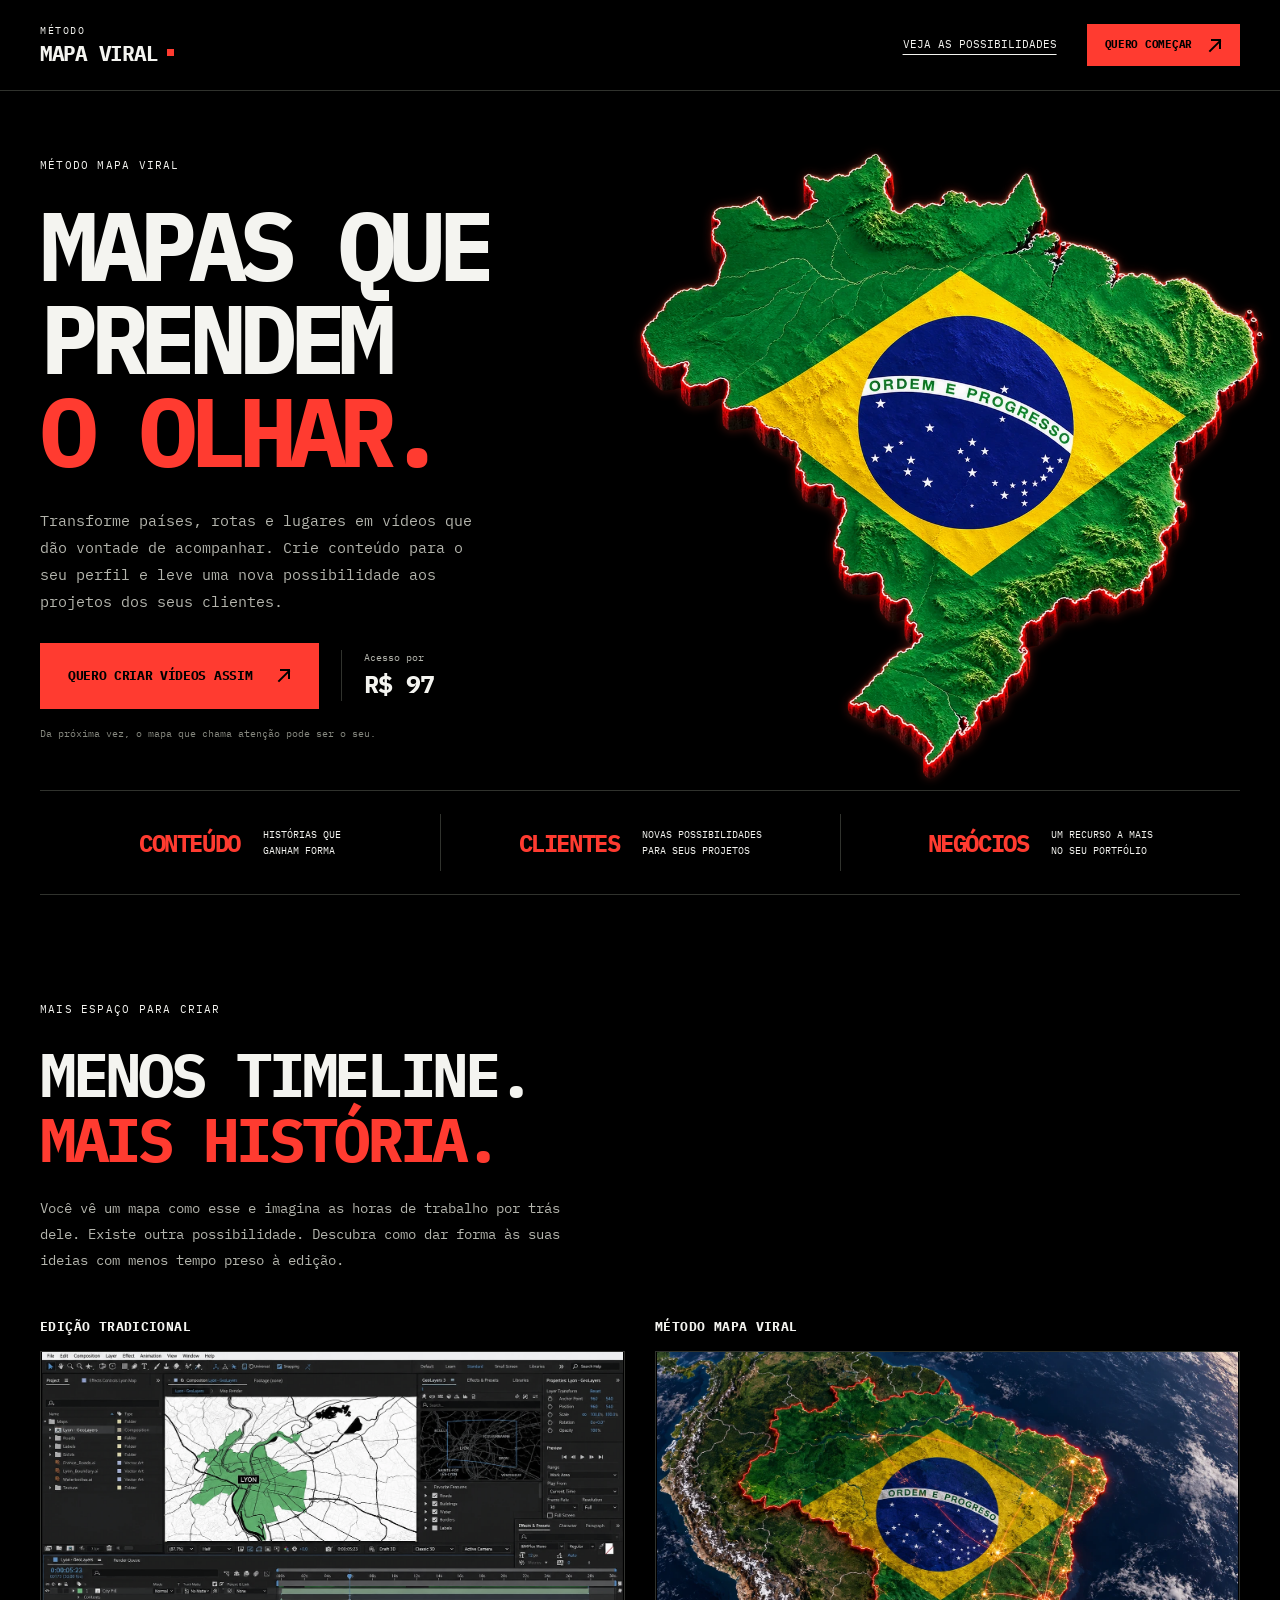
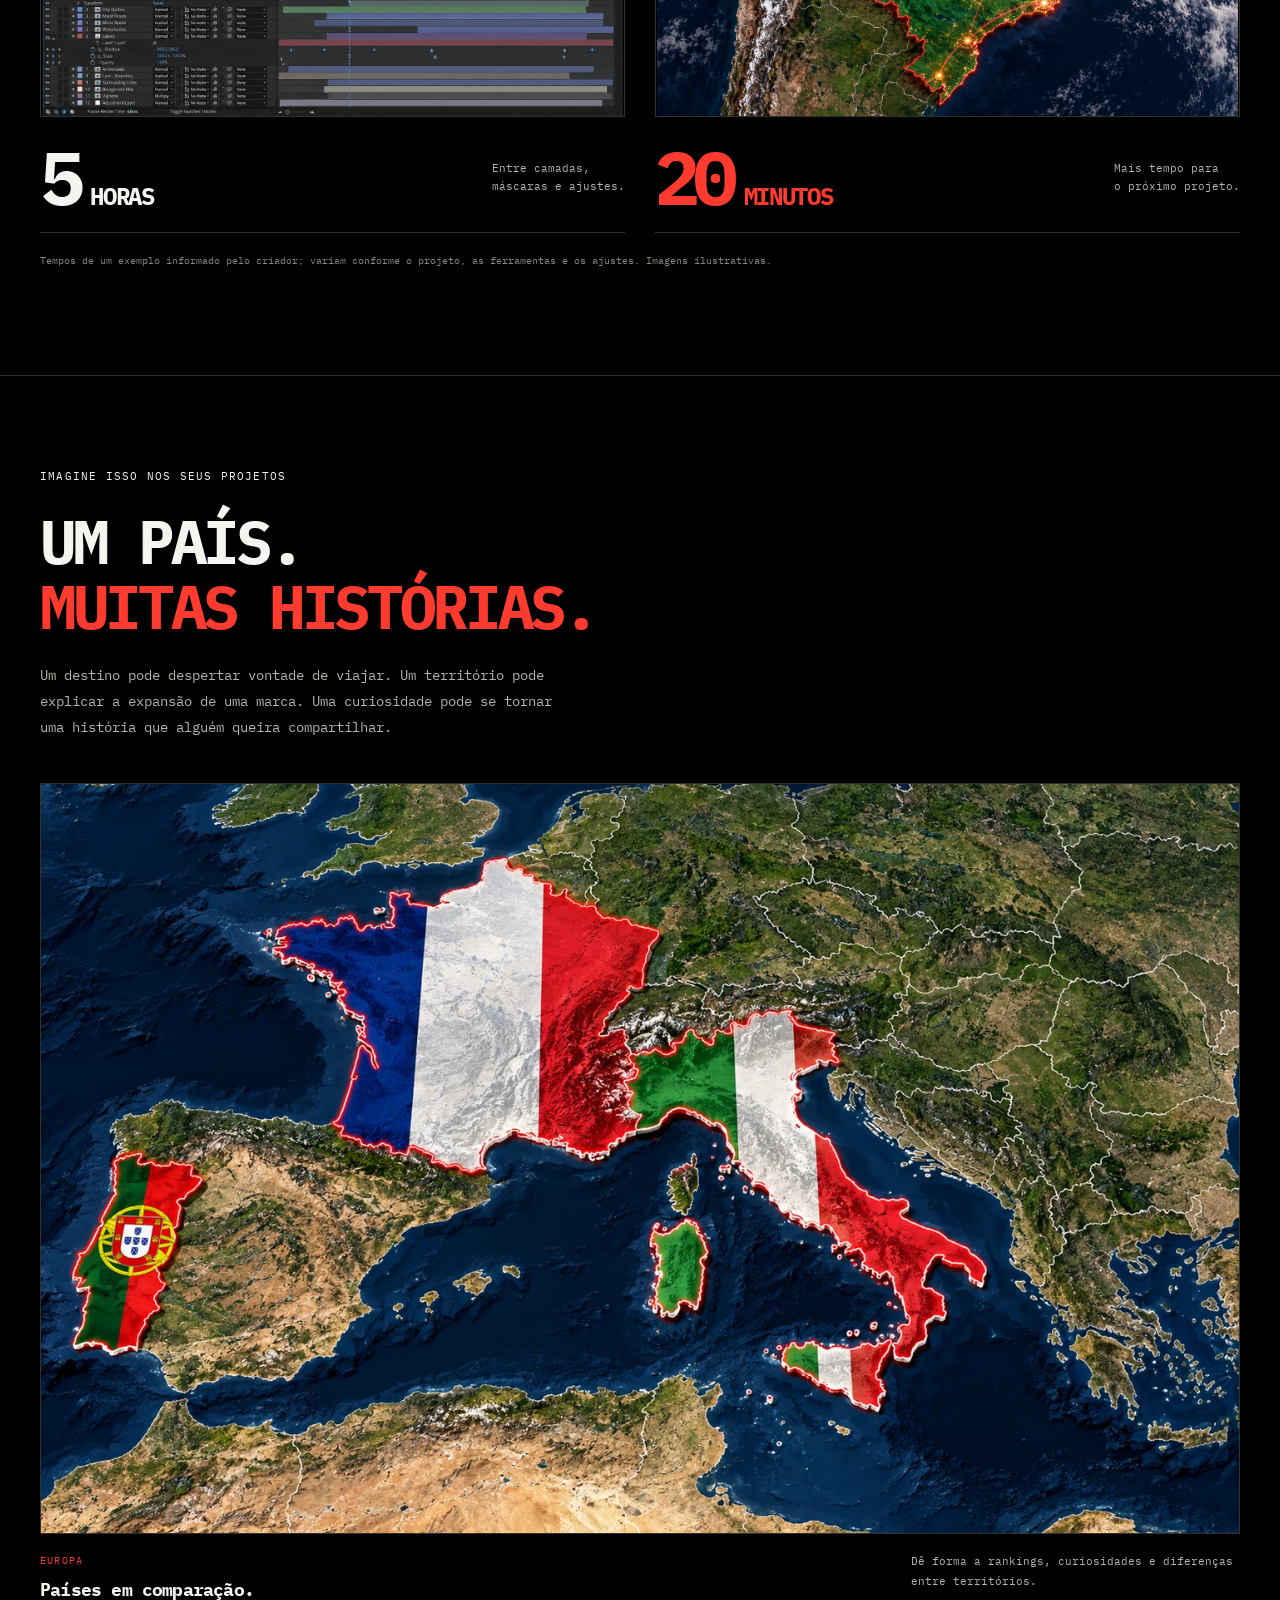
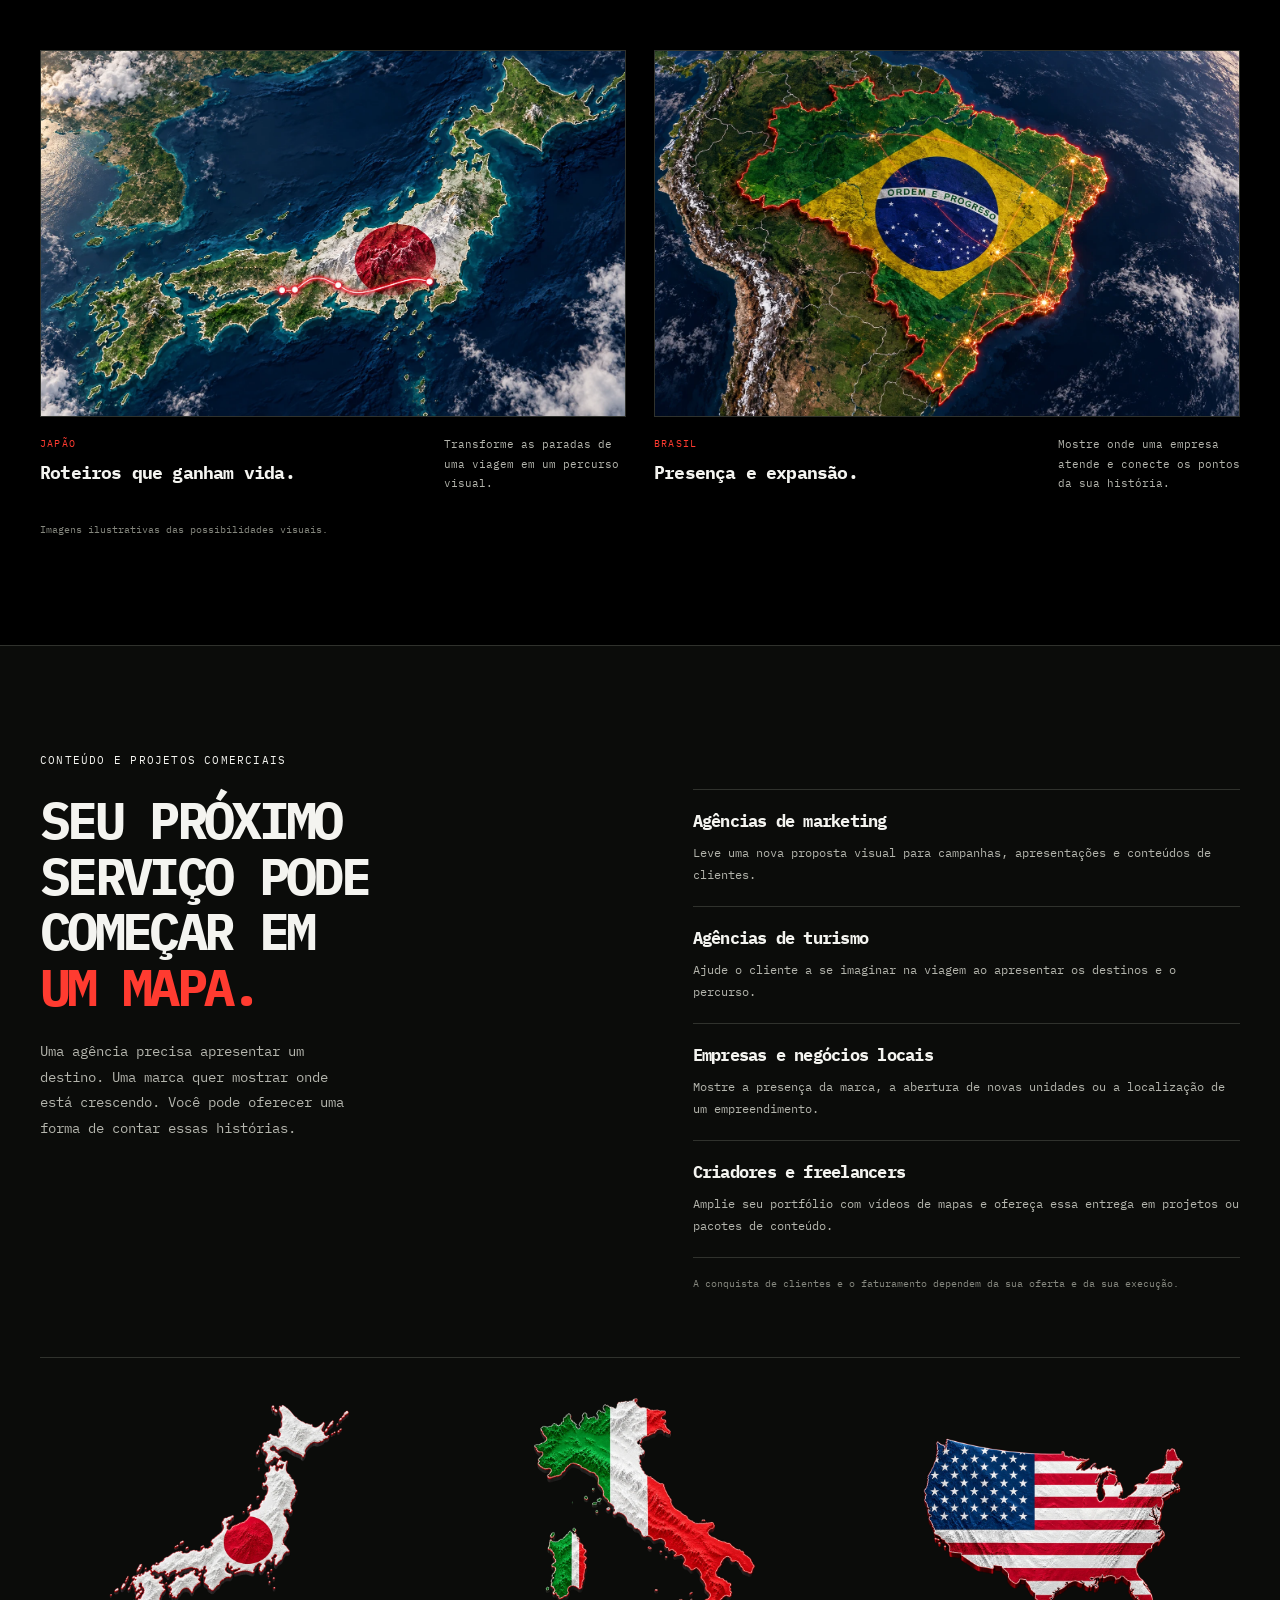
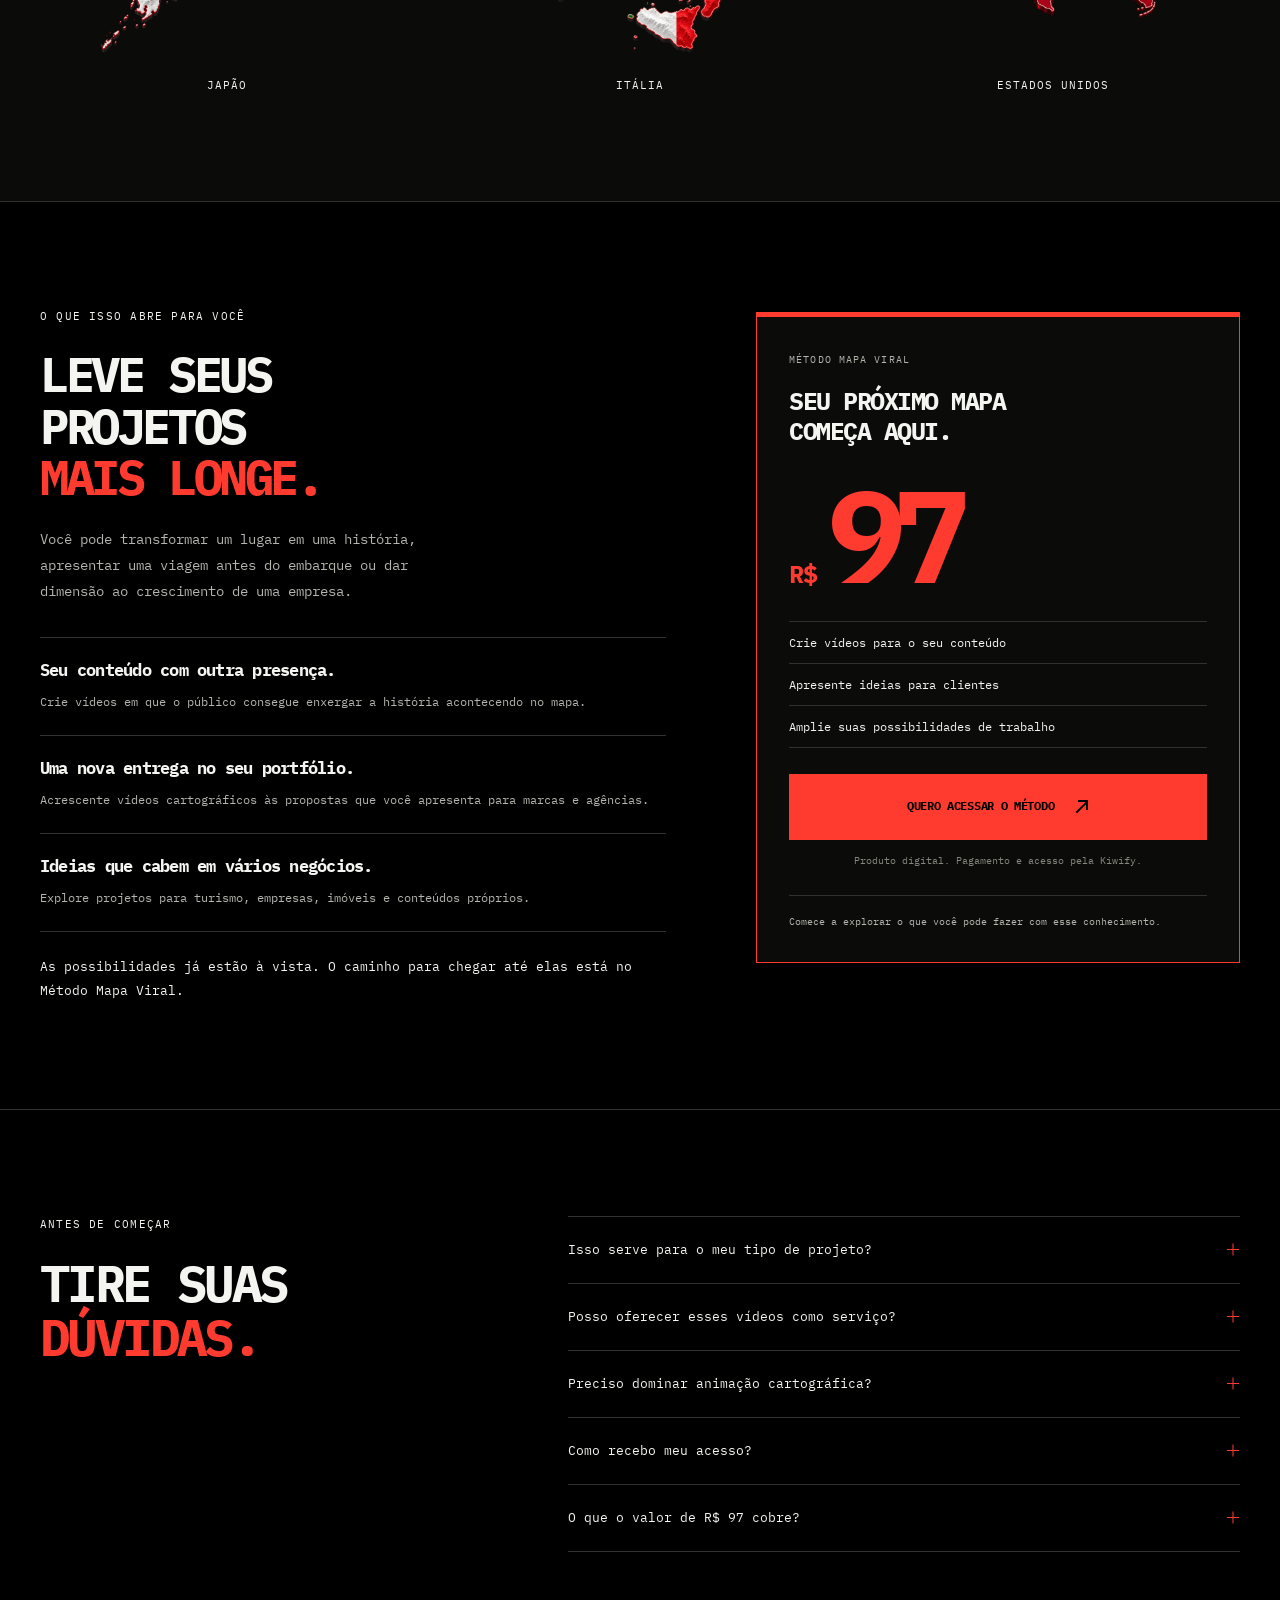
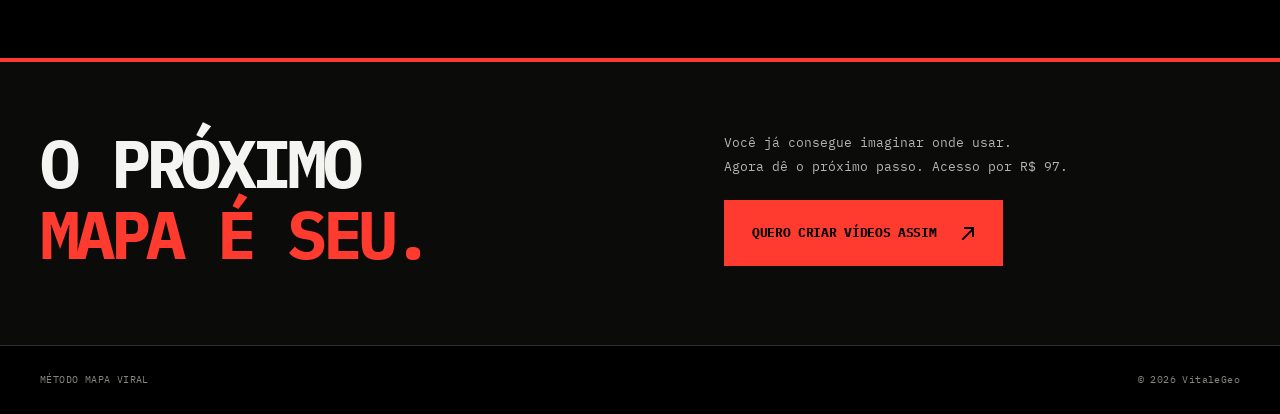
==== commit f015ee5d: "Focus sales copy on outcomes and curiosity without revealing the method" ====
--- a/index.html
+++ b/index.html
@@ -4,10 +4,10 @@
   <meta charset="utf-8">
   <meta name="viewport" content="width=device-width,initial-scale=1">
   <meta name="theme-color" content="#000000">
-  <meta name="description" content="Transforme lugares, rotas e curiosidades em vídeos de mapas. Conheça o Método Mapa Viral: introdução em vídeo, 9 aulas em texto e 6 skills por R$ 97.">
+  <meta name="description" content="Crie vídeos de mapas para o seu conteúdo e projetos de clientes. Descubra novas possibilidades para destinos, marcas e histórias com o Método Mapa Viral. Acesso por R$ 97.">
   <meta property="og:type" content="website">
   <meta property="og:title" content="Método Mapa Viral | Mapas que prendem o olhar">
-  <meta property="og:description" content="Um caminho prático para criar vídeos de mapas e levar novas ideias aos projetos dos seus clientes. Acesso por R$ 97.">
+  <meta property="og:description" content="Vídeos que mostram destinos, conectam lugares e dão outra dimensão às suas histórias. Descubra o Método Mapa Viral. Acesso por R$ 97.">
   <meta property="og:url" content="https://metodomapaviral.vitalegeo.com.br/">
   <meta property="og:image" content="https://metodomapaviral.vitalegeo.com.br/assets/compartilhamento.jpg">
   <meta property="og:image:width" content="1200">
@@ -17,7 +17,7 @@
   <link rel="canonical" href="https://metodomapaviral.vitalegeo.com.br/">
   <link rel="icon" href="assets/favicon.ico" sizes="any">
   <link rel="preload" href="assets/fonts/ibm-plex-mono-bold.ttf" as="font" type="font/ttf" crossorigin>
-  <link rel="stylesheet" href="styles.css?v=3">
+  <link rel="stylesheet" href="styles.css?v=5">
   <script src="site.js?v=3" defer></script>
 </head>
 <body>
@@ -25,7 +25,7 @@
   <header class="header">
     <div class="wrap header-inner">
       <a class="brand" href="#inicio" aria-label="Método Mapa Viral, início"><span>MÉTODO</span><strong>MAPA VIRAL<span class="brand-dot" aria-hidden="true"></span></strong></a>
-      <nav aria-label="Navegação principal"><a class="nav-link" href="#curso">Ver o curso</a><a class="button button-small" href="https://pay.kiwify.com.br/bAuPiQh">Quero começar<span class="arrow" aria-hidden="true"></span></a></nav>
+      <nav aria-label="Navegação principal"><a class="nav-link" href="#possibilidades">Veja as possibilidades</a><a class="button button-small" href="https://pay.kiwify.com.br/bAuPiQh">Quero começar<span class="arrow" aria-hidden="true"></span></a></nav>
     </div>
   </header>
 
@@ -33,29 +33,29 @@
     <section class="hero" id="inicio" aria-labelledby="hero-title">
       <div class="wrap hero-grid">
         <div class="hero-copy">
-          <p class="eyebrow">Curso Método Mapa Viral</p>
+          <p class="eyebrow">Método Mapa Viral</p>
           <h1 id="hero-title"><span>MAPAS QUE</span><span>PRENDEM</span><span class="signal">O OLHAR.</span></h1>
-          <p class="hero-lead">Aprenda a transformar lugares, rotas e curiosidades em vídeos de mapas. Um caminho prático para criar conteúdo e levar novas ideias aos projetos dos seus clientes.</p>
-          <div class="hero-action"><a class="button hero-button" href="https://pay.kiwify.com.br/bAuPiQh">Quero criar meus vídeos<span class="arrow" aria-hidden="true"></span></a><p class="hero-price">Acesso por<strong>R$ 97</strong></p></div>
-          <p class="hero-format">Comece com as aulas e os materiais disponíveis hoje.</p>
+          <p class="hero-lead">Transforme países, rotas e lugares em vídeos que dão vontade de acompanhar. Crie conteúdo para o seu perfil e leve uma nova possibilidade aos projetos dos seus clientes.</p>
+          <div class="hero-action"><a class="button hero-button" href="https://pay.kiwify.com.br/bAuPiQh">Quero criar vídeos assim<span class="arrow" aria-hidden="true"></span></a><p class="hero-price">Acesso por<strong>R$ 97</strong></p></div>
+          <p class="hero-format">Da próxima vez, o mapa que chama atenção pode ser o seu.</p>
         </div>
         <figure class="hero-art">
           <picture><source srcset="assets/brasil-hero.webp" type="image/webp"><img class="hero-map" src="assets/brasil-hero.png" width="1254" height="1254" alt="Shape do Brasil em relevo, preenchido com a bandeira brasileira e contornado por luz vermelha" fetchpriority="high" decoding="async"></picture>
         </figure>
       </div>
-      <dl class="wrap course-facts">
-        <div><dt>01</dt><dd>vídeo de<br>introdução</dd></div>
-        <div><dt>09</dt><dd>aulas práticas<br>em texto</dd></div>
-        <div><dt>06</dt><dd>skills para diferentes<br>formatos de mapas</dd></div>
+      <dl class="wrap benefit-strip">
+        <div><dt>CONTEÚDO</dt><dd>histórias que<br>ganham forma</dd></div>
+        <div><dt>CLIENTES</dt><dd>novas possibilidades<br>para seus projetos</dd></div>
+        <div><dt>NEGÓCIOS</dt><dd>um recurso a mais<br>no seu portfólio</dd></div>
       </dl>
     </section>
 
     <section class="section comparison" id="comparativo" aria-labelledby="comparison-title">
       <div class="wrap">
-        <div class="section-heading"><p class="eyebrow">Da ideia ao vídeo</p><h2 id="comparison-title">MENOS TIMELINE.<br><span class="signal">MAIS HISTÓRIA.</span></h2><p class="section-copy">Um vídeo de mapa pode consumir horas entre camadas, máscaras e pontos-chave. O Método Mapa Viral organiza o caminho do roteiro às cenas para você avançar com mais clareza.</p></div>
+        <div class="section-heading"><p class="eyebrow">Mais espaço para criar</p><h2 id="comparison-title">MENOS TIMELINE.<br><span class="signal">MAIS HISTÓRIA.</span></h2><p class="section-copy">Você vê um mapa como esse e imagina as horas de trabalho por trás dele. Existe outra possibilidade. Descubra como dar forma às suas ideias com menos tempo preso à edição.</p></div>
         <div class="comparison-grid">
-          <figure class="comparison-item before"><figcaption class="image-label">After Effects</figcaption><img src="assets/timeline-geolayers.webp" width="1440" height="901" alt="Ilustração de uma edição de mapa no After Effects e GeoLayers, com camadas e pontos-chave na timeline" loading="lazy" decoding="async"><div class="comparison-time"><strong>5<span>HORAS</span></strong><p>Entre camadas,<br>máscaras e ajustes.</p></div></figure>
-          <figure class="comparison-item"><figcaption class="image-label">Método Mapa Viral</figcaption><img src="assets/brasil-satelite.webp" width="1440" height="901" alt="Cena cartográfica ilustrativa do Brasil sobre terreno de satélite, com bandeira, fronteiras e conexões luminosas" loading="lazy" decoding="async"><div class="comparison-time"><strong class="signal">20<span>MINUTOS</span></strong><p>Com um caminho<br>para seguir.</p></div></figure>
+          <figure class="comparison-item before"><figcaption class="image-label">Edição tradicional</figcaption><img src="assets/timeline-geolayers.webp" width="1440" height="901" alt="Ilustração de uma edição tradicional de mapa, com muitas camadas na timeline" loading="lazy" decoding="async"><div class="comparison-time"><strong>5<span>HORAS</span></strong><p>Entre camadas,<br>máscaras e ajustes.</p></div></figure>
+          <figure class="comparison-item"><figcaption class="image-label">Método Mapa Viral</figcaption><img src="assets/brasil-satelite.webp" width="1440" height="901" alt="Cena cartográfica ilustrativa do Brasil sobre terreno de satélite, com bandeira, fronteiras e conexões luminosas" loading="lazy" decoding="async"><div class="comparison-time"><strong class="signal">20<span>MINUTOS</span></strong><p>Mais tempo para<br>o próximo projeto.</p></div></figure>
         </div>
         <p class="comparison-note">Tempos de um exemplo informado pelo criador; variam conforme o projeto, as ferramentas e os ajustes. Imagens ilustrativas.</p>
       </div>
@@ -63,24 +63,24 @@
 
     <section class="section showcase" id="mapas" aria-labelledby="showcase-title">
       <div class="wrap">
-        <div class="section-heading"><p class="eyebrow">Explore os formatos do curso</p><h2 id="showcase-title">UM PAÍS.<br><span class="signal">MUITAS HISTÓRIAS.</span></h2><p class="section-copy">Relevo, bandeiras dentro das fronteiras e rotas que conduzem o olhar. Dê contexto ao que você quer contar.</p></div>
+        <div class="section-heading"><p class="eyebrow">Imagine isso nos seus projetos</p><h2 id="showcase-title">UM PAÍS.<br><span class="signal">MUITAS HISTÓRIAS.</span></h2><p class="section-copy">Um destino pode despertar vontade de viajar. Um território pode explicar a expansão de uma marca. Uma curiosidade pode se tornar uma história que alguém queira compartilhar.</p></div>
         <div class="showcase-grid">
           <figure class="map-scene scene-main"><img src="assets/europa-paises.webp" width="1440" height="901" alt="Mapa ilustrativo da Europa com Portugal, França e Itália destacados com suas bandeiras e bordas vermelhas" loading="lazy" decoding="async"><figcaption><div><span class="scene-location">EUROPA</span><h3>Países em comparação.</h3></div><p>Dê forma a rankings, curiosidades e diferenças entre territórios.</p></figcaption></figure>
           <figure class="map-scene"><img src="assets/japao-rota.webp" width="1440" height="901" alt="Mapa de satélite ilustrativo do Japão com relevo, bandeira e uma rota vermelha conectando paradas" loading="lazy" decoding="async"><figcaption><div><span class="scene-location">JAPÃO</span><h3>Roteiros que ganham vida.</h3></div><p>Transforme as paradas de uma viagem em um percurso visual.</p></figcaption></figure>
           <figure class="map-scene"><img src="assets/brasil-satelite.webp" width="1440" height="901" alt="Brasil em uma cena cartográfica de satélite com pontos e conexões pelo território" loading="lazy" decoding="async"><figcaption><div><span class="scene-location">BRASIL</span><h3>Presença e expansão.</h3></div><p>Mostre onde uma empresa atende e conecte os pontos da sua história.</p></figcaption></figure>
         </div>
-        <p class="visual-note">Exemplos visuais dos estilos cartográficos abordados nas skills.</p>
+        <p class="visual-note">Imagens ilustrativas das possibilidades visuais.</p>
       </div>
     </section>
 
     <section class="section applications" aria-labelledby="applications-title">
       <div class="wrap application-layout">
-        <div><p class="eyebrow">Conteúdo e projetos comerciais</p><h2 id="applications-title">SEU PRÓXIMO<br>SERVIÇO PODE<br>COMEÇAR EM<br><span class="signal">UM MAPA.</span></h2><p class="section-copy">Ofereça vídeos por projeto ou inclua mapas nos pacotes de conteúdo que você já entrega.</p></div>
+        <div><p class="eyebrow">Conteúdo e projetos comerciais</p><h2 id="applications-title">SEU PRÓXIMO<br>SERVIÇO PODE<br>COMEÇAR EM<br><span class="signal">UM MAPA.</span></h2><p class="section-copy">Uma agência precisa apresentar um destino. Uma marca quer mostrar onde está crescendo. Você pode oferecer uma forma de contar essas histórias.</p></div>
         <div class="audiences">
-          <article><h3>Agências de marketing</h3><p>Campanhas, apresentações e vídeos para mostrar a presença de uma marca.</p></article>
-          <article><h3>Agências de turismo</h3><p>Roteiros, destinos e conexões que ajudam o cliente a visualizar a viagem.</p></article>
-          <article><h3>Empresas e negócios locais</h3><p>Unidades, áreas de atendimento, distribuição e expansão. Mapas também ajudam a apresentar imóveis e seus acessos.</p></article>
-          <article><h3>Criadores e freelancers</h3><p>Rankings, curiosidades e projetos cartográficos para seus canais ou para os clientes.</p></article>
+          <article><h3>Agências de marketing</h3><p>Leve uma nova proposta visual para campanhas, apresentações e conteúdos de clientes.</p></article>
+          <article><h3>Agências de turismo</h3><p>Ajude o cliente a se imaginar na viagem ao apresentar os destinos e o percurso.</p></article>
+          <article><h3>Empresas e negócios locais</h3><p>Mostre a presença da marca, a abertura de novas unidades ou a localização de um empreendimento.</p></article>
+          <article><h3>Criadores e freelancers</h3><p>Amplie seu portfólio com vídeos de mapas e ofereça essa entrega em projetos ou pacotes de conteúdo.</p></article>
           <p class="earnings-note">A conquista de clientes e o faturamento dependem da sua oferta e da sua execução.</p>
         </div>
       </div>
@@ -91,28 +91,32 @@
       </div>
     </section>
 
-    <section class="section course" id="curso" aria-labelledby="course-title">
-      <div class="wrap course-layout">
-        <div class="course-content"><p class="eyebrow">O curso por dentro</p><h2 id="course-title">UM CAMINHO<br>PARA O SEU<br><span class="signal">PRIMEIRO VÍDEO.</span></h2><p class="section-copy">Você começa pela introdução e segue pelas aulas práticas. As seis skills organizam instruções para narrativas, rankings, negócios, turismo, mapas urbanos e comparações.</p>
-          <ol class="curriculum"><li>Entenda o fluxo de produção</li><li>Monte sua caixa de ferramentas</li><li>Escolha a skill certa</li><li>Planeje vídeos para canais e negócios</li><li>Defina a direção visual</li><li>Crie e revise as cenas</li><li>Prepare narração e som</li><li>Monte e exporte o vídeo</li><li>Confira o resultado antes de publicar</li></ol>
+    <section class="section possibilities" id="possibilidades" aria-labelledby="possibilities-title">
+      <div class="wrap possibilities-layout">
+        <div class="possibilities-content"><p class="eyebrow">O que isso abre para você</p><h2 id="possibilities-title">LEVE SEUS<br>PROJETOS<br><span class="signal">MAIS LONGE.</span></h2><p class="section-copy">Você pode transformar um lugar em uma história, apresentar uma viagem antes do embarque ou dar dimensão ao crescimento de uma empresa.</p>
+          <ul class="outcome-list">
+            <li><h3>Seu conteúdo com outra presença.</h3><p>Crie vídeos em que o público consegue enxergar a história acontecendo no mapa.</p></li>
+            <li><h3>Uma nova entrega no seu portfólio.</h3><p>Acrescente vídeos cartográficos às propostas que você apresenta para marcas e agências.</p></li>
+            <li><h3>Ideias que cabem em vários negócios.</h3><p>Explore projetos para turismo, empresas, imóveis e conteúdos próprios.</p></li>
+          </ul>
+          <p class="curiosity-copy">As possibilidades já estão à vista. O caminho para chegar até elas está no Método Mapa Viral.</p>
         </div>
-        <aside class="offer" aria-labelledby="offer-title"><p class="eyebrow">Método Mapa Viral</p><h3 id="offer-title">SEU PRÓXIMO MAPA<br>COMEÇA AQUI.</h3><p class="offer-price"><span>R$</span>97</p><ul class="offer-includes"><li>1 vídeo de introdução</li><li>9 aulas práticas em texto</li><li>6 skills para diferentes mapas</li></ul><a class="button offer-button" href="https://pay.kiwify.com.br/bAuPiQh">Quero acessar o método<span class="arrow" aria-hidden="true"></span></a><p class="payment-note">Pagamento e acesso pela Kiwify.</p><p class="format-note">Este é o formato disponível hoje. Vídeos complementares serão acrescentados conforme forem produzidos.</p></aside>
+        <aside class="offer" aria-labelledby="offer-title"><p class="eyebrow">Método Mapa Viral</p><h3 id="offer-title">SEU PRÓXIMO MAPA<br>COMEÇA AQUI.</h3><p class="offer-price"><span>R$</span>97</p><ul class="offer-includes"><li>Crie vídeos para o seu conteúdo</li><li>Apresente ideias para clientes</li><li>Amplie suas possibilidades de trabalho</li></ul><a class="button offer-button" href="https://pay.kiwify.com.br/bAuPiQh">Quero acessar o método<span class="arrow" aria-hidden="true"></span></a><p class="payment-note">Produto digital. Pagamento e acesso pela Kiwify.</p><p class="format-note">Comece a explorar o que você pode fazer com esse conhecimento.</p></aside>
       </div>
     </section>
 
     <section class="section faq" aria-labelledby="faq-title"><div class="wrap faq-layout"><div><p class="eyebrow">Antes de começar</p><h2 id="faq-title">TIRE SUAS<br><span class="signal">DÚVIDAS.</span></h2></div><div class="faq-list">
-      <details><summary>Preciso saber usar After Effects?</summary><p>Não. O curso ensina outro fluxo de criação, com etapas de roteiro, cenas, montagem e revisão.</p></details>
-      <details><summary>As aulas já estão todas em vídeo?</summary><p>A versão atual tem um vídeo de introdução e nove aulas em texto. Vídeos complementares serão acrescentados conforme forem produzidos.</p></details>
-      <details><summary>O que são as skills?</summary><p>São arquivos de instruções organizados por tipo de vídeo. Você recebe seis formatos para adaptar ao tema e aos locais do seu projeto.</p></details>
-      <details><summary>Posso usar em projetos de clientes?</summary><p>Os formatos podem ser adaptados para campanhas, turismo, apresentações empresariais e outros projetos que precisem mostrar lugares, trajetos ou cobertura.</p></details>
-      <details><summary>O curso inclui as ferramentas de criação?</summary><p>O acesso é ao curso e às seis skills. As ferramentas usadas na produção têm seus próprios planos e limites, que devem ser conferidos antes de começar.</p></details>
-      <details><summary>Como recebo o acesso?</summary><p>Após concluir a compra, siga as instruções da Kiwify para entrar na área do curso e acessar o material.</p></details>
+      <details><summary>Isso serve para o meu tipo de projeto?</summary><p>O Método Mapa Viral pode ser aplicado a conteúdo próprio e a projetos para marcas, agências de marketing, turismo, empresas e negócios imobiliários. Pense nas histórias em que mostrar um lugar faz diferença.</p></details>
+      <details><summary>Posso oferecer esses vídeos como serviço?</summary><p>Você pode incluir vídeos de mapas no seu portfólio, oferecer projetos individuais ou acrescentar essa entrega aos pacotes que já vende. Conquistar clientes e definir preços depende da sua oferta e da sua execução.</p></details>
+      <details><summary>Preciso dominar animação cartográfica?</summary><p>Você pode começar sem experiência em animação cartográfica. Sua familiaridade com criação de conteúdo ajuda, e o método foi organizado para orientar a aplicação desde o início.</p></details>
+      <details><summary>Como recebo meu acesso?</summary><p>Após a confirmação da compra, siga as instruções enviadas pela Kiwify para acessar a área reservada do Método Mapa Viral.</p></details>
+      <details><summary>O que o valor de R$ 97 cobre?</summary><p>O valor dá acesso ao Método Mapa Viral. Recursos ou serviços externos que você escolher utilizar têm seus próprios planos e condições e não estão incluídos nesse valor.</p></details>
     </div></div></section>
 
-    <section class="closing"><div class="wrap closing-inner"><h2>O PRÓXIMO<br><span class="signal">MAPA É SEU.</span></h2><div><p>Comece pelo Método Mapa Viral.<br>Acesso ao curso por R$ 97.</p><a class="button" href="https://pay.kiwify.com.br/bAuPiQh">Quero criar meus vídeos<span class="arrow" aria-hidden="true"></span></a></div></div></section>
+    <section class="closing"><div class="wrap closing-inner"><h2>O PRÓXIMO<br><span class="signal">MAPA É SEU.</span></h2><div><p>Você já consegue imaginar onde usar.<br>Agora dê o próximo passo. Acesso por R$ 97.</p><a class="button" href="https://pay.kiwify.com.br/bAuPiQh">Quero criar vídeos assim<span class="arrow" aria-hidden="true"></span></a></div></div></section>
   </main>
 
   <footer class="footer"><div class="wrap footer-inner"><span>MÉTODO MAPA VIRAL</span><span>© 2026 VitaleGeo</span></div></footer>
-  <div class="mobile-purchase" aria-label="Acesso rápido ao curso"><span><small>Acesso ao curso</small><strong>R$ 97</strong></span><a class="button" href="https://pay.kiwify.com.br/bAuPiQh">Quero começar<span class="arrow" aria-hidden="true"></span></a></div>
+  <div class="mobile-purchase" aria-label="Acesso rápido ao curso"><span><small>Acesso ao método</small><strong>R$ 97</strong></span><a class="button" href="https://pay.kiwify.com.br/bAuPiQh">Quero começar<span class="arrow" aria-hidden="true"></span></a></div>
 </body>
 </html>
--- a/styles.css
+++ b/styles.css
@@ -44,11 +44,11 @@
 .hero-art picture{display:block}
 .hero-map{width:110%;max-width:none;margin-left:-4%;animation:country-glow 4.5s ease-in-out infinite;filter:drop-shadow(0 0 5px rgba(255,59,48,.3))}
 @keyframes country-glow{0%,100%{filter:drop-shadow(0 0 4px rgba(255,59,48,.2))}50%{filter:drop-shadow(0 0 15px rgba(255,59,48,.56))}}
-.course-facts{display:grid;grid-template-columns:repeat(3,1fr);border-top:1px solid var(--line);border-bottom:1px solid var(--line);padding:23px 0}
-.course-facts>div{display:flex;align-items:center;justify-content:center;gap:23px;min-height:57px}
-.course-facts>div+div{border-left:1px solid var(--line)}
-.course-facts dt{color:var(--red);font-size:46px;font-weight:700;line-height:1;letter-spacing:-.08em}
-.course-facts dd{font-size:12px;line-height:1.55;text-transform:uppercase}
+.benefit-strip{display:grid;grid-template-columns:repeat(3,1fr);border-top:1px solid var(--line);border-bottom:1px solid var(--line);padding:23px 0}
+.benefit-strip>div{display:flex;align-items:center;justify-content:center;gap:23px;min-height:57px}
+.benefit-strip>div+div{border-left:1px solid var(--line)}
+.benefit-strip dt{color:var(--red);font-size:46px;font-weight:700;line-height:1;letter-spacing:-.08em}
+.benefit-strip dd{font-size:12px;line-height:1.55;text-transform:uppercase}
 .section{padding:106px 0}
 .section-heading{margin-bottom:42px}
 h2{font-size:clamp(37px,4.8vw,70px);font-weight:700;line-height:1.06;letter-spacing:-.07em}
@@ -87,13 +87,9 @@
 .country-strip img{width:100%;height:265px;object-fit:contain;transition:filter .3s,transform .3s}
 .country-strip figure:hover img{transform:translateY(-5px);filter:drop-shadow(0 0 9px rgba(255,59,48,.25))}
 .country-strip figcaption{margin-top:18px;font-size:11px;letter-spacing:.09em}
-.course-layout{display:grid;grid-template-columns:1.1fr .85fr;gap:90px;align-items:start}
-.course-content h2{font-size:clamp(35px,3.8vw,55px)}
-.course-content .section-copy{max-width:53ch}
-.curriculum{margin:36px 0 0;padding:0;list-style:none;counter-reset:lesson}
-.curriculum li{display:flex;gap:21px;padding:15px 0;border-top:1px solid var(--line);font-size:12px;line-height:1.7}
-.curriculum li:last-child{border-bottom:1px solid var(--line)}
-.curriculum li:before{counter-increment:lesson;content:counter(lesson,decimal-leading-zero);color:var(--red);font-size:10px;line-height:2}
+.possibilities-layout{display:grid;grid-template-columns:1.1fr .85fr;gap:90px;align-items:start}
+.possibilities-content h2{font-size:clamp(35px,3.8vw,55px)}
+.possibilities-content .section-copy{max-width:53ch}
 .offer{position:sticky;top:30px;margin-top:4px;padding:35px 32px 30px;border:1px solid var(--red);border-top-width:5px;background:var(--surface)}
 .offer .eyebrow{margin-bottom:19px;color:var(--muted);font-size:10px}
 .offer h3{font-size:25px;line-height:1.2;letter-spacing:-.06em}
@@ -124,8 +120,12 @@
 .footer-inner{display:flex;justify-content:space-between;gap:20px}
 .mobile-purchase{display:none}
 @media(min-width:1700px){.hero-grid{min-height:720px}}
-@media(max-width:1150px){.wrap{width:calc(100% - 64px)}.hero-grid{min-height:580px}.hero-copy{padding-bottom:35px}h1{font-size:8vw}.hero-lead{font-size:13px}.hero-action{gap:15px}.hero-button{padding-inline:20px;font-size:11px;gap:17px}.hero-price{padding-left:15px}.hero-price strong{font-size:22px}.comparison-time{gap:14px}.comparison-time strong{font-size:63px}.comparison-time strong span{font-size:19px}.comparison-time p{font-size:10px}.application-layout,.course-layout,.faq-layout{gap:50px}.map-scene figcaption{display:block}.map-scene figcaption p{max-width:55ch;margin-top:11px}.offer{padding-inline:24px}.country-strip img{height:225px}}
-@media(max-width:850px){.hero{padding-top:35px}.hero-grid{grid-template-columns:1.1fr 1fr;gap:0;min-height:520px}h1{font-size:8.2vw}.hero-lead{font-size:12px;line-height:1.8}.hero-action{align-items:start;flex-direction:column;gap:14px}.hero-price{display:flex;gap:12px;align-items:baseline;border:0;padding:0}.hero-price strong{font-size:20px}.hero-art{margin-left:-25px;align-self:start;margin-top:75px}.hero-map{width:120%;margin:0}.hero-format{font-size:9px;max-width:36ch}.course-facts{padding:18px 0}.course-facts>div{gap:15px}.course-facts dt{font-size:36px}.course-facts dd{font-size:9px}.section{padding:76px 0}.section-copy{font-size:12px}.comparison-grid{gap:20px}.comparison-time{align-items:start;flex-direction:column;gap:9px}.comparison-time p{margin-left:0}.comparison-time p br{display:none}.comparison-time strong{font-size:58px}.application-layout{gap:38px}.application-layout h2{font-size:36px}.audiences{padding-top:0}.audiences h3{font-size:15px}.audiences article p{font-size:11px}.country-strip{gap:15px;margin-top:48px}.country-strip img{height:200px}.country-strip figcaption{font-size:9px}.course-layout{grid-template-columns:1fr;gap:40px}.course-content h2{font-size:49px}.course-content .section-copy{max-width:65ch}.offer{position:static;max-width:600px;width:100%;padding:30px}.offer h3{font-size:28px}.offer-price{font-size:125px}.offer-button{max-width:420px}.payment-note{text-align:left}.faq-layout{grid-template-columns:1fr;gap:30px}.faq h2 br{display:none}.closing-inner{gap:35px}.closing .button{font-size:11px;gap:18px}}
-@media(max-width:600px){html{scroll-padding-top:15px}.wrap{width:calc(100% - 36px)}.header-inner{min-height:74px;gap:15px}.brand strong{font-size:17px}.brand>span{font-size:8px}.brand-dot{width:5px;height:5px}.nav-link{display:none}nav{gap:0}.button-small{min-height:38px;font-size:9px;padding:9px 11px;gap:11px}.button-small .arrow{width:12px;height:12px;transform:scale(.85)}.hero{padding-top:29px}.hero-grid{display:flex;flex-direction:column;align-items:stretch;min-height:0}.hero-copy{padding:0}.eyebrow{font-size:9px;margin-bottom:18px;letter-spacing:.09em}h1{font-size:clamp(49px,12.5vw,75px);letter-spacing:-.085em;line-height:.97}.hero-lead{max-width:48ch;margin-top:22px;font-size:12px;line-height:1.85}.hero-action{flex-direction:row;gap:13px;align-items:center;margin-top:23px}.hero-button{flex:1;min-height:60px;font-size:10px;padding:15px 13px;gap:15px}.hero-price{flex:none;display:block;padding-left:13px;border-left:1px solid var(--line);font-size:8px;line-height:1.5}.hero-price strong{font-size:20px}.hero-format{margin-top:12px;max-width:none;font-size:8px}.hero-art{align-self:center;max-width:480px;width:100%;margin:20px 0 20px}.hero-map{width:100%;margin:0}.course-facts{padding:17px 0}.course-facts>div{display:block;min-height:0;padding:0 8px;text-align:center}.course-facts dt{font-size:32px;margin-bottom:8px}.course-facts dd{font-size:8px;line-height:1.55}.section{padding:60px 0}h2{font-size:clamp(30px,7.8vw,46px);line-height:1.08;letter-spacing:-.07em}.section-heading{margin-bottom:28px}.section-copy{margin-top:18px;font-size:11px;line-height:1.9}.comparison-grid{grid-template-columns:1fr;gap:31px}.image-label{font-size:11px;margin-bottom:10px}.comparison-time{flex-direction:row;align-items:center;padding-top:17px}.comparison-time strong{font-size:61px;gap:9px}.comparison-time strong span{font-size:20px}.comparison-time p{margin-left:auto;font-size:9px;max-width:16ch}.comparison-note{font-size:8px;margin-top:17px;line-height:1.8}.showcase-grid{grid-template-columns:1fr;gap:30px}.scene-main{grid-column:auto}.map-scene figcaption{padding-top:14px}.scene-location{font-size:8px;margin-bottom:6px}.map-scene h3{font-size:16px}.map-scene figcaption p{margin-top:8px;font-size:10px;max-width:40ch}.visual-note{font-size:8px;line-height:1.7;margin-top:24px}.application-layout{grid-template-columns:1fr;gap:30px}.application-layout h2{font-size:clamp(34px,9vw,49px)}.application-layout .section-copy{max-width:45ch}.audiences article{padding:17px 0}.audiences h3{font-size:15px}.audiences article p{font-size:11px;margin-top:8px}.earnings-note{font-size:8px}.country-strip{gap:8px;margin-top:33px;padding-top:25px}.country-strip img{height:125px}.country-strip figcaption{font-size:7px;letter-spacing:.02em;margin-top:14px}.course-content h2{font-size:clamp(29px,7.7vw,43px)}.curriculum{margin-top:25px}.curriculum li{font-size:10px;gap:15px;padding:13px 0}.offer{padding:28px 22px}.offer h3{font-size:24px}.offer-price{font-size:116px;margin-top:25px}.offer-price span{font-size:23px}.offer-includes li{font-size:11px}.offer-button{font-size:11px;min-height:62px}.payment-note,.format-note{font-size:9px}.faq h2{font-size:clamp(32px,8.7vw,47px)}.faq h2 br{display:block}summary{padding:20px 25px 20px 0;font-size:11px}summary:before,summary:after{top:29px}details p{font-size:10px;padding-right:17px}.closing{padding:45px 0 52px}.closing-inner{grid-template-columns:1fr;gap:25px}.closing h2{font-size:clamp(38px,10.2vw,59px)}.closing p{font-size:11px;margin-bottom:18px}.closing .button{min-height:60px;font-size:11px}.footer{padding:22px 0 94px;font-size:8px}.mobile-purchase{position:fixed;z-index:20;bottom:0;left:0;right:0;display:flex;align-items:center;justify-content:space-between;gap:16px;padding:11px 18px calc(11px + env(safe-area-inset-bottom));border-top:1px solid var(--line);background:var(--black);transform:translateY(110%);visibility:hidden;transition:transform .22s,visibility .22s}.mobile-purchase.visible{visibility:visible;transform:translateY(0)}.mobile-purchase small{display:block;color:var(--muted);font-size:8px}.mobile-purchase strong{display:block;font-size:21px;letter-spacing:-.05em;line-height:1.4}.mobile-purchase .button{min-height:45px;padding:12px 16px;font-size:10px;gap:16px}}
-@media(max-width:600px){.hero-lead{font-size:13px}.hero-button{font-size:11px;gap:11px}.section-copy{font-size:13px}.comparison-note{font-size:9px}.comparison-time p{font-size:10px}.map-scene h3{font-size:18px}.map-scene figcaption p{font-size:12px}.audiences article p{font-size:12px}.earnings-note,.visual-note{font-size:9px}.curriculum li{font-size:12px}.offer-includes li{font-size:12px}.format-note,.payment-note{font-size:10px}summary{font-size:12px}details p{font-size:12px}.closing p{font-size:12px}}
+@media(max-width:1150px){.wrap{width:calc(100% - 64px)}.hero-grid{min-height:580px}.hero-copy{padding-bottom:35px}h1{font-size:8vw}.hero-lead{font-size:13px}.hero-action{gap:15px}.hero-button{padding-inline:20px;font-size:11px;gap:17px}.hero-price{padding-left:15px}.hero-price strong{font-size:22px}.comparison-time{gap:14px}.comparison-time strong{font-size:63px}.comparison-time strong span{font-size:19px}.comparison-time p{font-size:10px}.application-layout,.possibilities-layout,.faq-layout{gap:50px}.map-scene figcaption{display:block}.map-scene figcaption p{max-width:55ch;margin-top:11px}.offer{padding-inline:24px}.country-strip img{height:225px}}
+@media(max-width:850px){.hero{padding-top:35px}.hero-grid{grid-template-columns:1.1fr 1fr;gap:0;min-height:520px}h1{font-size:8.2vw}.hero-lead{font-size:12px;line-height:1.8}.hero-action{align-items:start;flex-direction:column;gap:14px}.hero-price{display:flex;gap:12px;align-items:baseline;border:0;padding:0}.hero-price strong{font-size:20px}.hero-art{margin-left:-25px;align-self:start;margin-top:75px}.hero-map{width:120%;margin:0}.hero-format{font-size:9px;max-width:36ch}.benefit-strip{padding:18px 0}.benefit-strip>div{gap:15px}.benefit-strip dt{font-size:36px}.benefit-strip dd{font-size:9px}.section{padding:76px 0}.section-copy{font-size:12px}.comparison-grid{gap:20px}.comparison-time{align-items:start;flex-direction:column;gap:9px}.comparison-time p{margin-left:0}.comparison-time p br{display:none}.comparison-time strong{font-size:58px}.application-layout{gap:38px}.application-layout h2{font-size:36px}.audiences{padding-top:0}.audiences h3{font-size:15px}.audiences article p{font-size:11px}.country-strip{gap:15px;margin-top:48px}.country-strip img{height:200px}.country-strip figcaption{font-size:9px}.possibilities-layout{grid-template-columns:1fr;gap:40px}.possibilities-content h2{font-size:49px}.possibilities-content .section-copy{max-width:65ch}.offer{position:static;max-width:600px;width:100%;padding:30px}.offer h3{font-size:28px}.offer-price{font-size:125px}.offer-button{max-width:420px}.payment-note{text-align:left}.faq-layout{grid-template-columns:1fr;gap:30px}.faq h2 br{display:none}.closing-inner{gap:35px}.closing .button{font-size:11px;gap:18px}}
+@media(max-width:600px){html{scroll-padding-top:15px}.wrap{width:calc(100% - 36px)}.header-inner{min-height:74px;gap:15px}.brand strong{font-size:17px}.brand>span{font-size:8px}.brand-dot{width:5px;height:5px}.nav-link{display:none}nav{gap:0}.button-small{min-height:38px;font-size:9px;padding:9px 11px;gap:11px}.button-small .arrow{width:12px;height:12px;transform:scale(.85)}.hero{padding-top:29px}.hero-grid{display:flex;flex-direction:column;align-items:stretch;min-height:0}.hero-copy{padding:0}.eyebrow{font-size:9px;margin-bottom:18px;letter-spacing:.09em}h1{font-size:clamp(49px,12.5vw,75px);letter-spacing:-.085em;line-height:.97}.hero-lead{max-width:48ch;margin-top:22px;font-size:12px;line-height:1.85}.hero-action{flex-direction:row;gap:13px;align-items:center;margin-top:23px}.hero-button{flex:1;min-height:60px;font-size:10px;padding:15px 13px;gap:15px}.hero-price{flex:none;display:block;padding-left:13px;border-left:1px solid var(--line);font-size:8px;line-height:1.5}.hero-price strong{font-size:20px}.hero-format{margin-top:12px;max-width:none;font-size:8px}.hero-art{align-self:center;max-width:480px;width:100%;margin:20px 0 20px}.hero-map{width:100%;margin:0}.benefit-strip{padding:17px 0}.benefit-strip>div{display:block;min-height:0;padding:0 8px;text-align:center}.benefit-strip dt{font-size:32px;margin-bottom:8px}.benefit-strip dd{font-size:8px;line-height:1.55}.section{padding:60px 0}h2{font-size:clamp(30px,7.8vw,46px);line-height:1.08;letter-spacing:-.07em}.section-heading{margin-bottom:28px}.section-copy{margin-top:18px;font-size:11px;line-height:1.9}.comparison-grid{grid-template-columns:1fr;gap:31px}.image-label{font-size:11px;margin-bottom:10px}.comparison-time{flex-direction:row;align-items:center;padding-top:17px}.comparison-time strong{font-size:61px;gap:9px}.comparison-time strong span{font-size:20px}.comparison-time p{margin-left:auto;font-size:9px;max-width:16ch}.comparison-note{font-size:8px;margin-top:17px;line-height:1.8}.showcase-grid{grid-template-columns:1fr;gap:30px}.scene-main{grid-column:auto}.map-scene figcaption{padding-top:14px}.scene-location{font-size:8px;margin-bottom:6px}.map-scene h3{font-size:16px}.map-scene figcaption p{margin-top:8px;font-size:10px;max-width:40ch}.visual-note{font-size:8px;line-height:1.7;margin-top:24px}.application-layout{grid-template-columns:1fr;gap:30px}.application-layout h2{font-size:clamp(34px,9vw,49px)}.application-layout .section-copy{max-width:45ch}.audiences article{padding:17px 0}.audiences h3{font-size:15px}.audiences article p{font-size:11px;margin-top:8px}.earnings-note{font-size:8px}.country-strip{gap:8px;margin-top:33px;padding-top:25px}.country-strip img{height:125px}.country-strip figcaption{font-size:7px;letter-spacing:.02em;margin-top:14px}.possibilities-content h2{font-size:clamp(29px,7.7vw,43px)}.offer{padding:28px 22px}.offer h3{font-size:24px}.offer-price{font-size:116px;margin-top:25px}.offer-price span{font-size:23px}.offer-includes li{font-size:11px}.offer-button{font-size:11px;min-height:62px}.payment-note,.format-note{font-size:9px}.faq h2{font-size:clamp(32px,8.7vw,47px)}.faq h2 br{display:block}summary{padding:20px 25px 20px 0;font-size:11px}summary:before,summary:after{top:29px}details p{font-size:10px;padding-right:17px}.closing{padding:45px 0 52px}.closing-inner{grid-template-columns:1fr;gap:25px}.closing h2{font-size:clamp(38px,10.2vw,59px)}.closing p{font-size:11px;margin-bottom:18px}.closing .button{min-height:60px;font-size:11px}.footer{padding:22px 0 94px;font-size:8px}.mobile-purchase{position:fixed;z-index:20;bottom:0;left:0;right:0;display:flex;align-items:center;justify-content:space-between;gap:16px;padding:11px 18px calc(11px + env(safe-area-inset-bottom));border-top:1px solid var(--line);background:var(--black);transform:translateY(110%);visibility:hidden;transition:transform .22s,visibility .22s}.mobile-purchase.visible{visibility:visible;transform:translateY(0)}.mobile-purchase small{display:block;color:var(--muted);font-size:8px}.mobile-purchase strong{display:block;font-size:21px;letter-spacing:-.05em;line-height:1.4}.mobile-purchase .button{min-height:45px;padding:12px 16px;font-size:10px;gap:16px}}
+@media(max-width:600px){.hero-lead{font-size:13px}.hero-button{font-size:11px;gap:11px}.section-copy{font-size:13px}.comparison-note{font-size:9px}.comparison-time p{font-size:10px}.map-scene h3{font-size:18px}.map-scene figcaption p{font-size:12px}.audiences article p{font-size:12px}.earnings-note,.visual-note{font-size:9px}.offer-includes li{font-size:12px}.format-note,.payment-note{font-size:10px}summary{font-size:12px}details p{font-size:12px}.closing p{font-size:12px}}
 @media(prefers-reduced-motion:reduce){html{scroll-behavior:auto}*,*:before,*:after{animation:none!important;transition:none!important}.country-strip figure:hover img,.button:hover{transform:none}}
+
+.benefit-strip dt{font-size:24px;letter-spacing:-.06em}.benefit-strip dd{font-size:10px}.outcome-list{list-style:none;margin:32px 0 0;padding:0}.outcome-list li{padding:21px 0;border-top:1px solid var(--line)}.outcome-list h3{font-size:17px}.outcome-list p{margin-top:9px;color:var(--muted);font-size:12px;line-height:1.85}.curiosity-copy{padding-top:23px;border-top:1px solid var(--line);color:var(--white);font-size:13px;line-height:1.85}
+@media(max-width:850px){.benefit-strip>div{gap:12px}.benefit-strip dt{font-size:18px}.benefit-strip dd{font-size:8px}}
+@media(max-width:600px){.benefit-strip dt{font-size:14px;letter-spacing:-.06em}.benefit-strip dd{font-size:8px}.outcome-list h3{font-size:16px}.outcome-list p,.curiosity-copy{font-size:12px}}
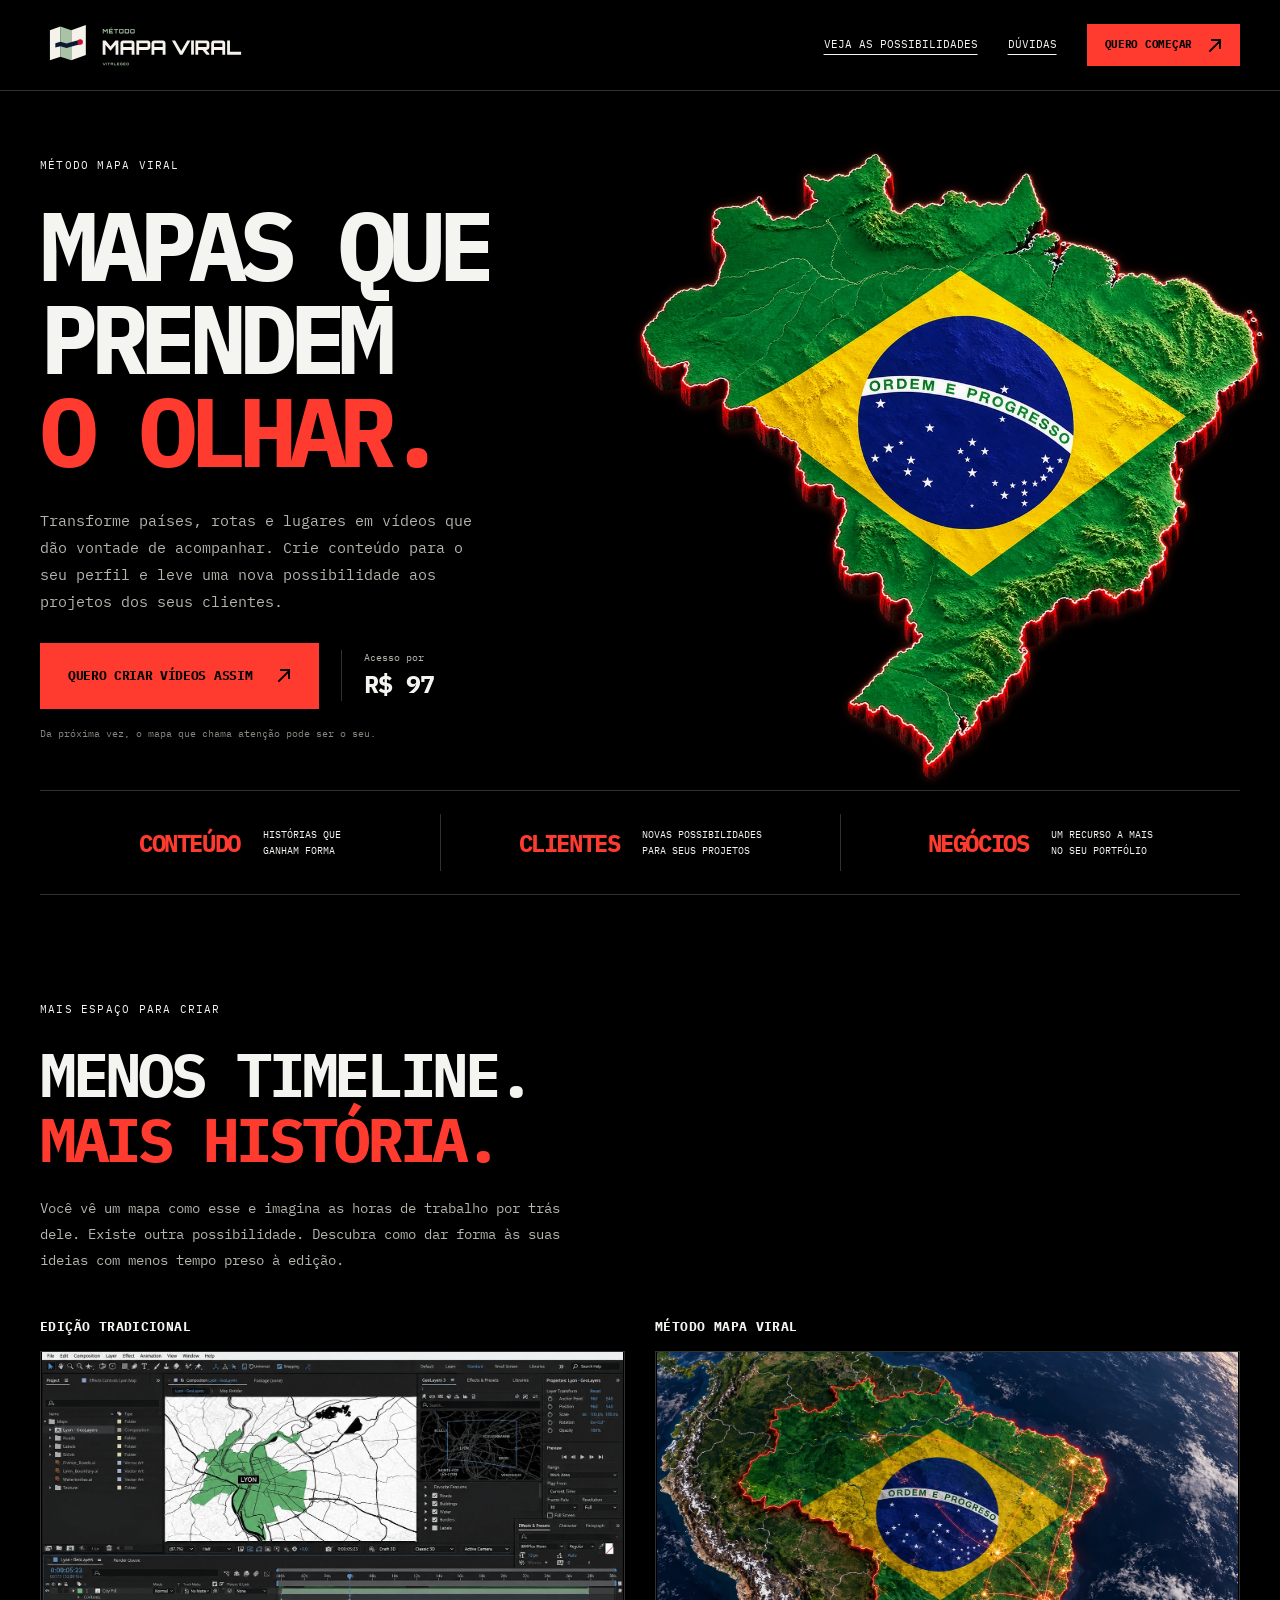
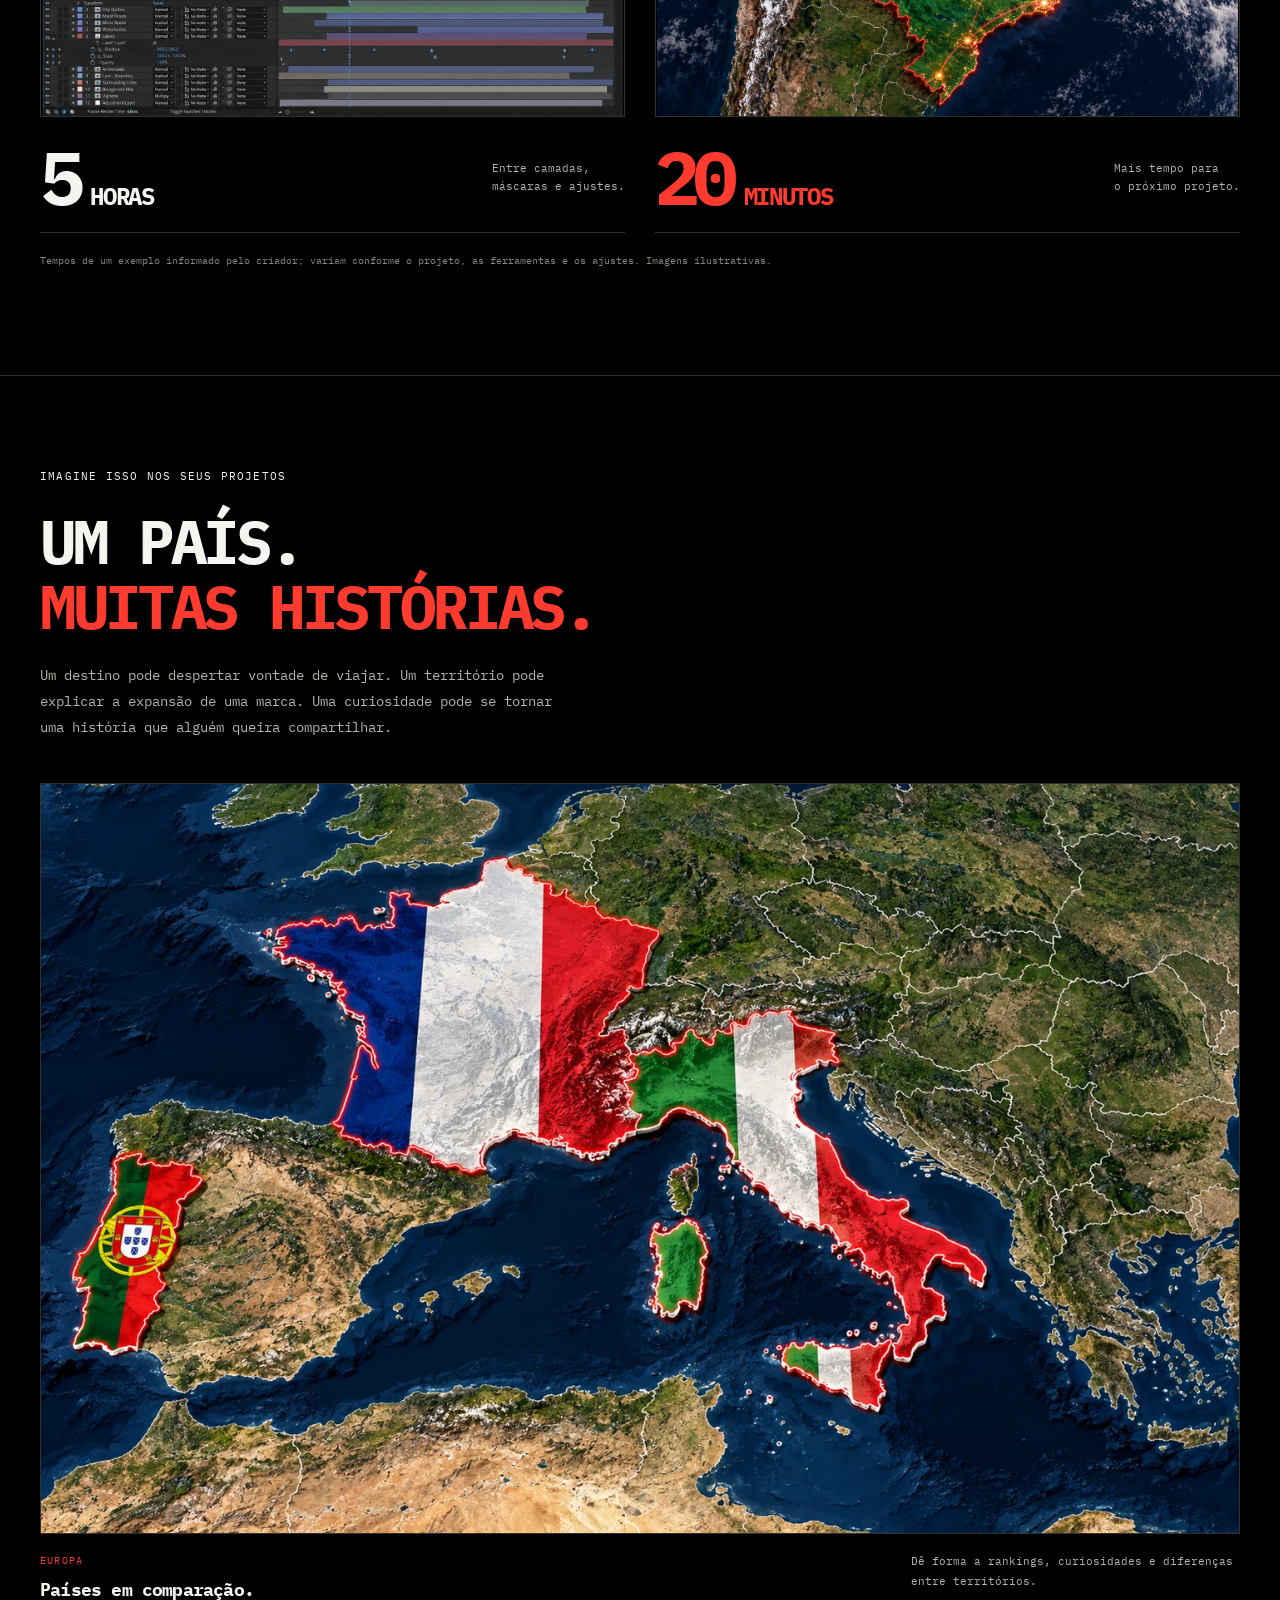
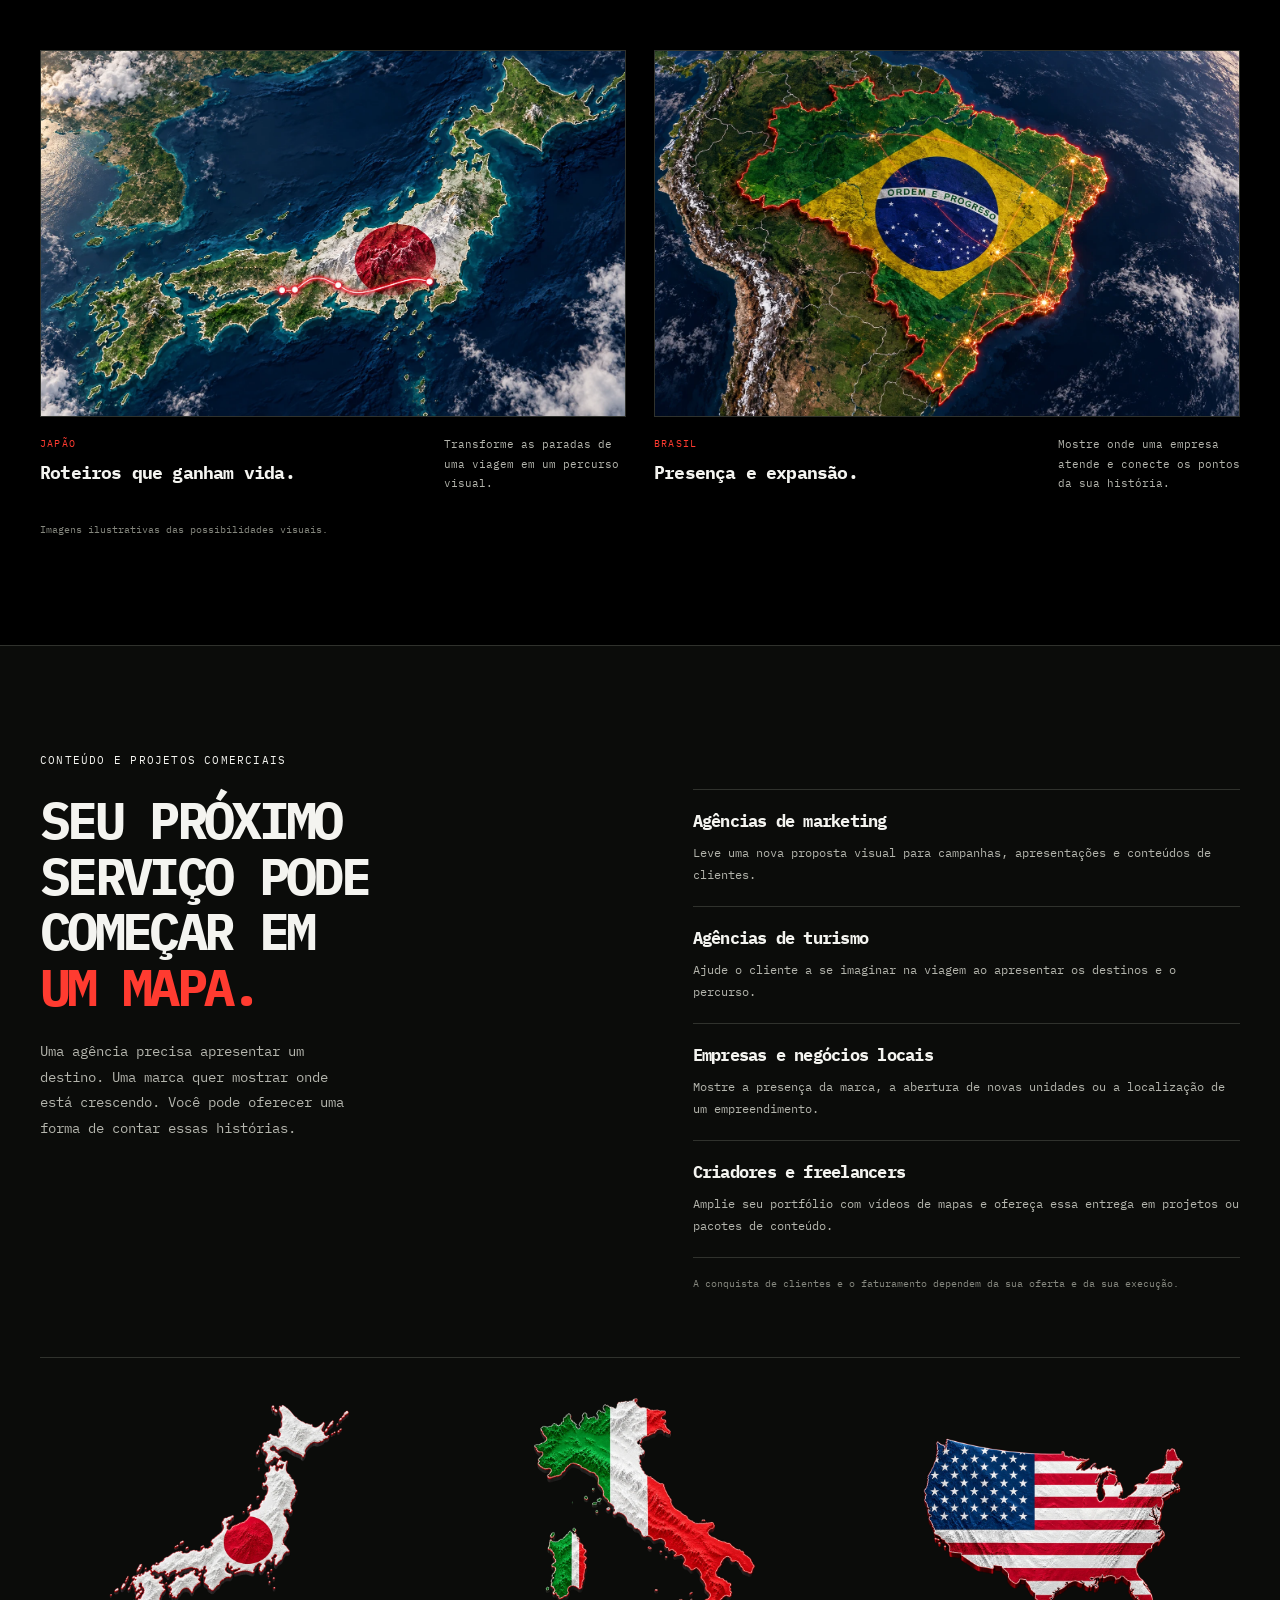
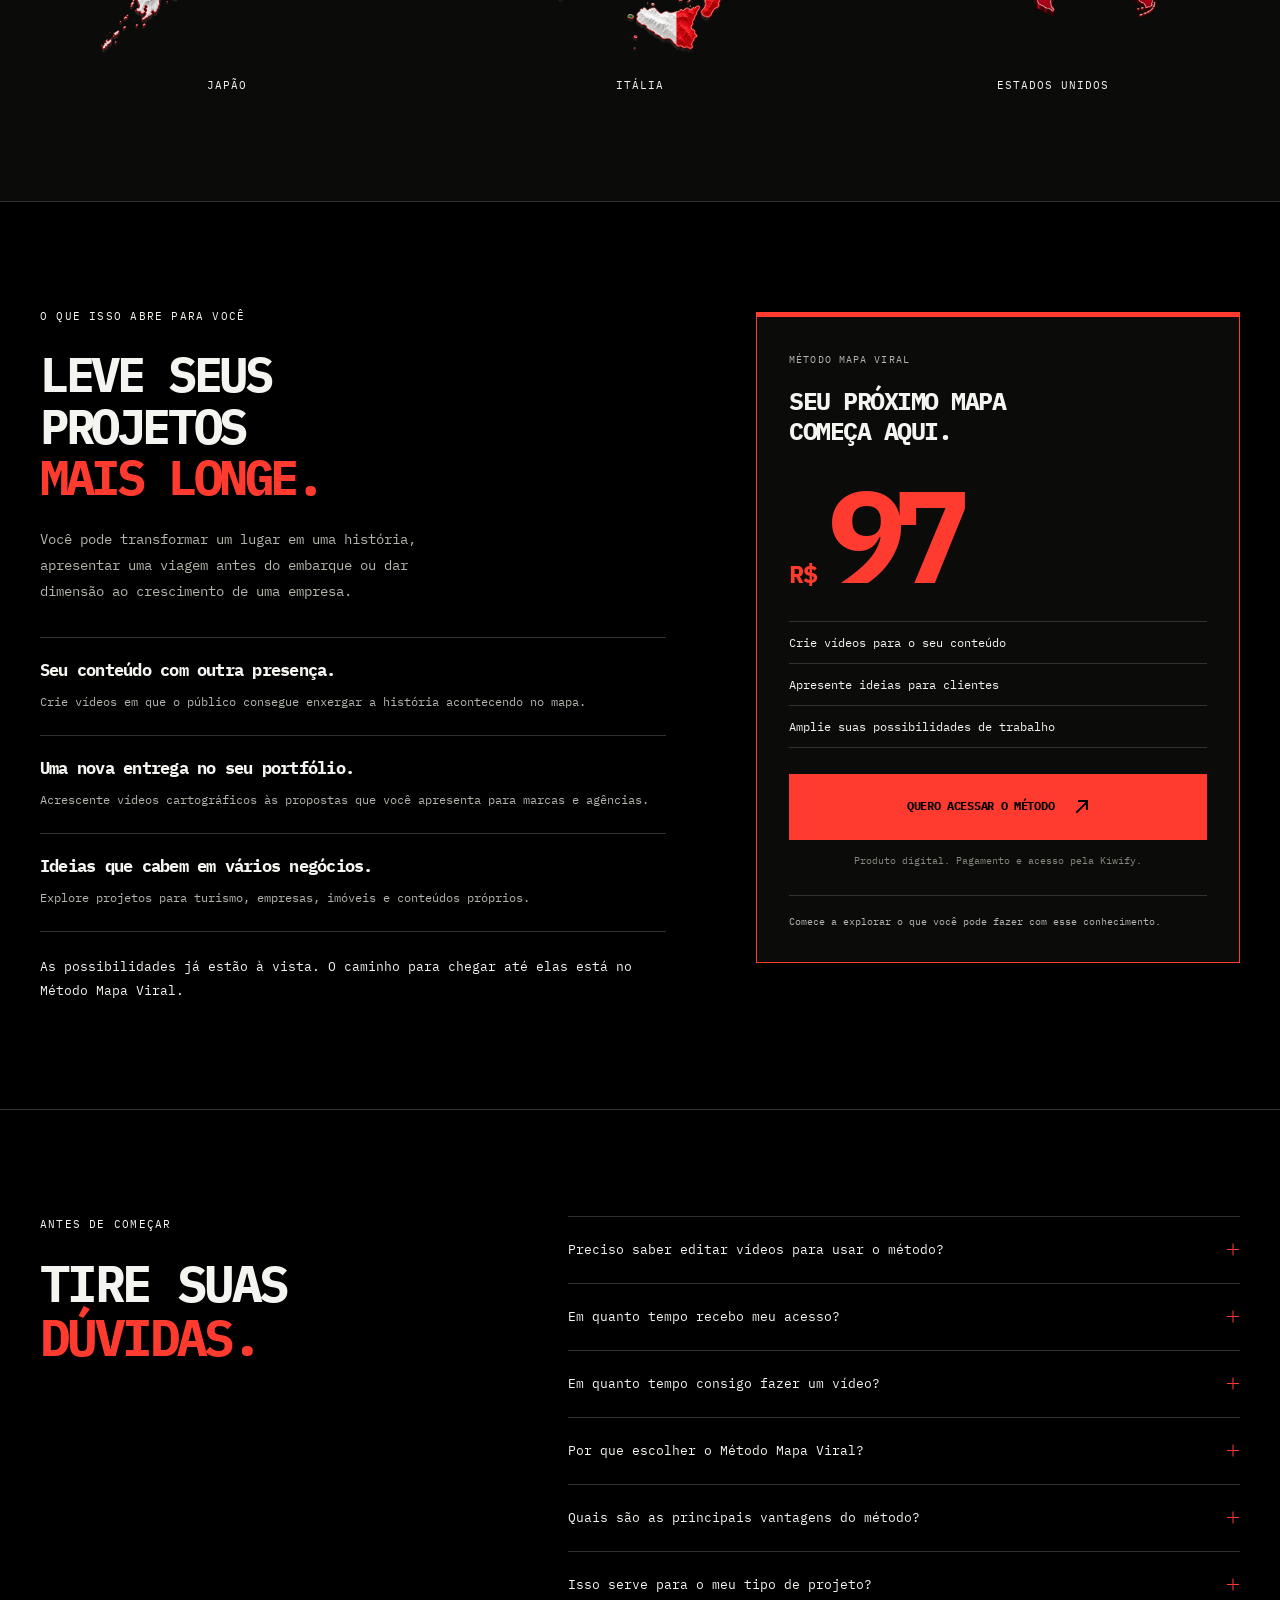
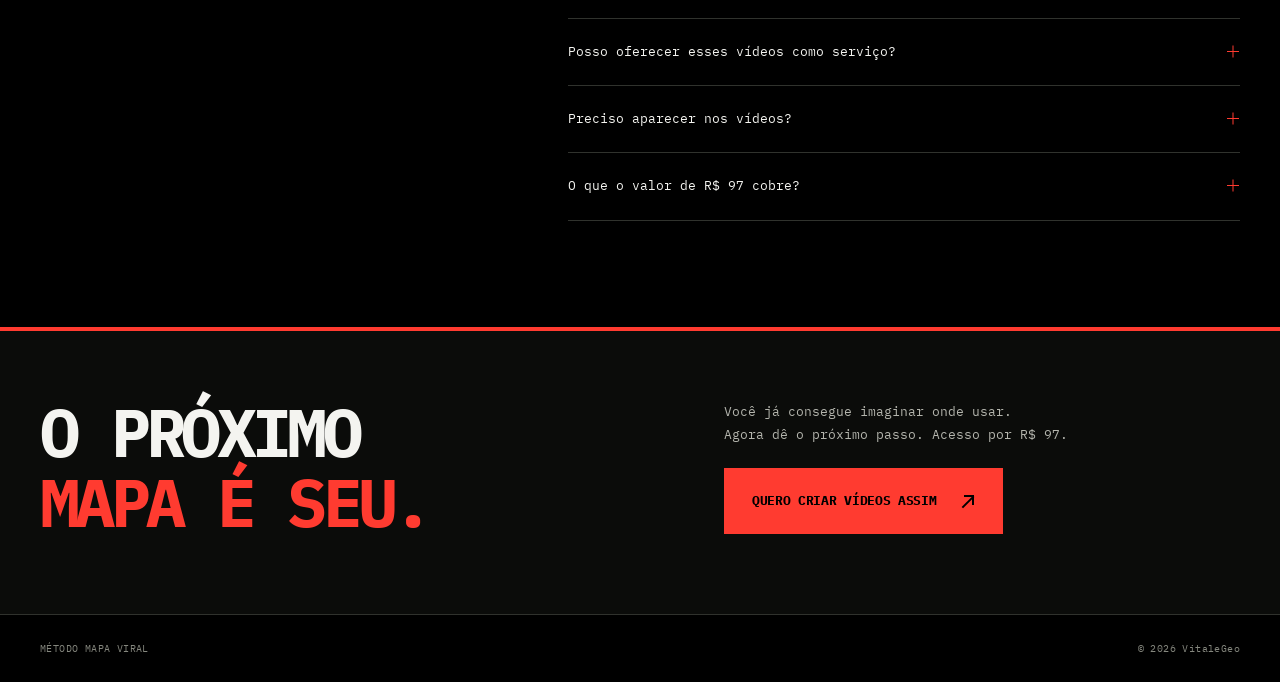
==== commit 4593b158: "Restore approved header logo and expand buyer questions" ====
--- a/index.html
+++ b/index.html
@@ -17,15 +17,15 @@
   <link rel="canonical" href="https://metodomapaviral.vitalegeo.com.br/">
   <link rel="icon" href="assets/favicon.ico" sizes="any">
   <link rel="preload" href="assets/fonts/ibm-plex-mono-bold.ttf" as="font" type="font/ttf" crossorigin>
-  <link rel="stylesheet" href="styles.css?v=5">
+  <link rel="stylesheet" href="styles.css?v=6">
   <script src="site.js?v=3" defer></script>
 </head>
 <body>
   <a class="skip" href="#conteudo">Ir para o conteúdo</a>
   <header class="header">
     <div class="wrap header-inner">
-      <a class="brand" href="#inicio" aria-label="Método Mapa Viral, início"><span>MÉTODO</span><strong>MAPA VIRAL<span class="brand-dot" aria-hidden="true"></span></strong></a>
-      <nav aria-label="Navegação principal"><a class="nav-link" href="#possibilidades">Veja as possibilidades</a><a class="button button-small" href="https://pay.kiwify.com.br/bAuPiQh">Quero começar<span class="arrow" aria-hidden="true"></span></a></nav>
+      <a class="brand" href="#inicio" aria-label="Método Mapa Viral, início"><img class="brand-logo" src="logo/metodo-mapa-viral-horizontal-reverso.svg" width="1100" height="280" alt="Método Mapa Viral"></a>
+      <nav aria-label="Navegação principal"><a class="nav-link" href="#possibilidades">Veja as possibilidades</a><a class="nav-link" href="#duvidas">Dúvidas</a><a class="button button-small" href="https://pay.kiwify.com.br/bAuPiQh">Quero começar<span class="arrow" aria-hidden="true"></span></a></nav>
     </div>
   </header>
 
@@ -105,11 +105,15 @@
       </div>
     </section>
 
-    <section class="section faq" aria-labelledby="faq-title"><div class="wrap faq-layout"><div><p class="eyebrow">Antes de começar</p><h2 id="faq-title">TIRE SUAS<br><span class="signal">DÚVIDAS.</span></h2></div><div class="faq-list">
+    <section class="section faq" id="duvidas" aria-labelledby="faq-title"><div class="wrap faq-layout"><div><p class="eyebrow">Antes de começar</p><h2 id="faq-title">TIRE SUAS<br><span class="signal">DÚVIDAS.</span></h2></div><div class="faq-list">
+      <details><summary>Preciso saber editar vídeos para usar o método?</summary><p>Você não precisa dominar edição avançada nem animação cartográfica. Noções básicas ajudam na finalização, mas você pode começar com pouca experiência e evoluir conforme aplica o método.</p></details>
+      <details><summary>Em quanto tempo recebo meu acesso?</summary><p>Depois da confirmação do pagamento, a Kiwify envia as instruções de acesso para o e-mail informado na compra. O prazo de confirmação depende da forma de pagamento e da aprovação da transação.</p></details>
+      <details><summary>Em quanto tempo consigo fazer um vídeo?</summary><p>O exemplo apresentado na página usa cerca de 20 minutos de produção. O seu tempo depende da duração do vídeo, da prática e do acabamento desejado. Para o primeiro, reserve também tempo para se familiarizar com o método.</p></details>
+      <details><summary>Por que escolher o Método Mapa Viral?</summary><p>Para dar uma nova possibilidade às ideias que você já tem. Você pode usar esse conhecimento para contar histórias com mapas, diferenciar suas propostas e acrescentar uma entrega ao que oferece para clientes.</p></details>
+      <details><summary>Quais são as principais vantagens do método?</summary><p>Ampliar seu repertório visual, dar contexto às histórias e aproveitar o conhecimento em diferentes projetos. Você pode criar conteúdo próprio, apresentar destinos e mostrar a presença de uma marca em vários lugares.</p></details>
       <details><summary>Isso serve para o meu tipo de projeto?</summary><p>O Método Mapa Viral pode ser aplicado a conteúdo próprio e a projetos para marcas, agências de marketing, turismo, empresas e negócios imobiliários. Pense nas histórias em que mostrar um lugar faz diferença.</p></details>
       <details><summary>Posso oferecer esses vídeos como serviço?</summary><p>Você pode incluir vídeos de mapas no seu portfólio, oferecer projetos individuais ou acrescentar essa entrega aos pacotes que já vende. Conquistar clientes e definir preços depende da sua oferta e da sua execução.</p></details>
-      <details><summary>Preciso dominar animação cartográfica?</summary><p>Você pode começar sem experiência em animação cartográfica. Sua familiaridade com criação de conteúdo ajuda, e o método foi organizado para orientar a aplicação desde o início.</p></details>
-      <details><summary>Como recebo meu acesso?</summary><p>Após a confirmação da compra, siga as instruções enviadas pela Kiwify para acessar a área reservada do Método Mapa Viral.</p></details>
+      <details><summary>Preciso aparecer nos vídeos?</summary><p>Não. O vídeo pode ser conduzido pelos mapas e pela história que você quer contar. Você decide se quer aparecer.</p></details>
       <details><summary>O que o valor de R$ 97 cobre?</summary><p>O valor dá acesso ao Método Mapa Viral. Recursos ou serviços externos que você escolher utilizar têm seus próprios planos e condições e não estão incluídos nesse valor.</p></details>
     </div></div></section>
 
--- a/styles.css
+++ b/styles.css
@@ -15,10 +15,8 @@
 .skip:focus{top:12px}
 .header{border-bottom:1px solid var(--line)}
 .header-inner{display:flex;min-height:90px;align-items:center;justify-content:space-between;gap:24px}
-.brand{display:block;text-decoration:none;line-height:1.05}
-.brand>span{display:block;margin-bottom:5px;font-size:10px;letter-spacing:.16em}
-.brand strong{display:flex;align-items:center;gap:10px;font-size:21px;letter-spacing:-.06em}
-.brand-dot{display:block;width:7px;height:7px;background:var(--red)}
+.brand{display:block;flex-shrink:0;text-decoration:none;line-height:1}
+.brand-logo{display:block;width:232px;height:auto}
 nav{display:flex;align-items:center;gap:30px}
 .nav-link{font-size:11px;text-transform:uppercase;text-underline-offset:6px;text-decoration-thickness:1px}
 .nav-link:hover{color:var(--red)}
@@ -122,10 +120,11 @@
 @media(min-width:1700px){.hero-grid{min-height:720px}}
 @media(max-width:1150px){.wrap{width:calc(100% - 64px)}.hero-grid{min-height:580px}.hero-copy{padding-bottom:35px}h1{font-size:8vw}.hero-lead{font-size:13px}.hero-action{gap:15px}.hero-button{padding-inline:20px;font-size:11px;gap:17px}.hero-price{padding-left:15px}.hero-price strong{font-size:22px}.comparison-time{gap:14px}.comparison-time strong{font-size:63px}.comparison-time strong span{font-size:19px}.comparison-time p{font-size:10px}.application-layout,.possibilities-layout,.faq-layout{gap:50px}.map-scene figcaption{display:block}.map-scene figcaption p{max-width:55ch;margin-top:11px}.offer{padding-inline:24px}.country-strip img{height:225px}}
 @media(max-width:850px){.hero{padding-top:35px}.hero-grid{grid-template-columns:1.1fr 1fr;gap:0;min-height:520px}h1{font-size:8.2vw}.hero-lead{font-size:12px;line-height:1.8}.hero-action{align-items:start;flex-direction:column;gap:14px}.hero-price{display:flex;gap:12px;align-items:baseline;border:0;padding:0}.hero-price strong{font-size:20px}.hero-art{margin-left:-25px;align-self:start;margin-top:75px}.hero-map{width:120%;margin:0}.hero-format{font-size:9px;max-width:36ch}.benefit-strip{padding:18px 0}.benefit-strip>div{gap:15px}.benefit-strip dt{font-size:36px}.benefit-strip dd{font-size:9px}.section{padding:76px 0}.section-copy{font-size:12px}.comparison-grid{gap:20px}.comparison-time{align-items:start;flex-direction:column;gap:9px}.comparison-time p{margin-left:0}.comparison-time p br{display:none}.comparison-time strong{font-size:58px}.application-layout{gap:38px}.application-layout h2{font-size:36px}.audiences{padding-top:0}.audiences h3{font-size:15px}.audiences article p{font-size:11px}.country-strip{gap:15px;margin-top:48px}.country-strip img{height:200px}.country-strip figcaption{font-size:9px}.possibilities-layout{grid-template-columns:1fr;gap:40px}.possibilities-content h2{font-size:49px}.possibilities-content .section-copy{max-width:65ch}.offer{position:static;max-width:600px;width:100%;padding:30px}.offer h3{font-size:28px}.offer-price{font-size:125px}.offer-button{max-width:420px}.payment-note{text-align:left}.faq-layout{grid-template-columns:1fr;gap:30px}.faq h2 br{display:none}.closing-inner{gap:35px}.closing .button{font-size:11px;gap:18px}}
-@media(max-width:600px){html{scroll-padding-top:15px}.wrap{width:calc(100% - 36px)}.header-inner{min-height:74px;gap:15px}.brand strong{font-size:17px}.brand>span{font-size:8px}.brand-dot{width:5px;height:5px}.nav-link{display:none}nav{gap:0}.button-small{min-height:38px;font-size:9px;padding:9px 11px;gap:11px}.button-small .arrow{width:12px;height:12px;transform:scale(.85)}.hero{padding-top:29px}.hero-grid{display:flex;flex-direction:column;align-items:stretch;min-height:0}.hero-copy{padding:0}.eyebrow{font-size:9px;margin-bottom:18px;letter-spacing:.09em}h1{font-size:clamp(49px,12.5vw,75px);letter-spacing:-.085em;line-height:.97}.hero-lead{max-width:48ch;margin-top:22px;font-size:12px;line-height:1.85}.hero-action{flex-direction:row;gap:13px;align-items:center;margin-top:23px}.hero-button{flex:1;min-height:60px;font-size:10px;padding:15px 13px;gap:15px}.hero-price{flex:none;display:block;padding-left:13px;border-left:1px solid var(--line);font-size:8px;line-height:1.5}.hero-price strong{font-size:20px}.hero-format{margin-top:12px;max-width:none;font-size:8px}.hero-art{align-self:center;max-width:480px;width:100%;margin:20px 0 20px}.hero-map{width:100%;margin:0}.benefit-strip{padding:17px 0}.benefit-strip>div{display:block;min-height:0;padding:0 8px;text-align:center}.benefit-strip dt{font-size:32px;margin-bottom:8px}.benefit-strip dd{font-size:8px;line-height:1.55}.section{padding:60px 0}h2{font-size:clamp(30px,7.8vw,46px);line-height:1.08;letter-spacing:-.07em}.section-heading{margin-bottom:28px}.section-copy{margin-top:18px;font-size:11px;line-height:1.9}.comparison-grid{grid-template-columns:1fr;gap:31px}.image-label{font-size:11px;margin-bottom:10px}.comparison-time{flex-direction:row;align-items:center;padding-top:17px}.comparison-time strong{font-size:61px;gap:9px}.comparison-time strong span{font-size:20px}.comparison-time p{margin-left:auto;font-size:9px;max-width:16ch}.comparison-note{font-size:8px;margin-top:17px;line-height:1.8}.showcase-grid{grid-template-columns:1fr;gap:30px}.scene-main{grid-column:auto}.map-scene figcaption{padding-top:14px}.scene-location{font-size:8px;margin-bottom:6px}.map-scene h3{font-size:16px}.map-scene figcaption p{margin-top:8px;font-size:10px;max-width:40ch}.visual-note{font-size:8px;line-height:1.7;margin-top:24px}.application-layout{grid-template-columns:1fr;gap:30px}.application-layout h2{font-size:clamp(34px,9vw,49px)}.application-layout .section-copy{max-width:45ch}.audiences article{padding:17px 0}.audiences h3{font-size:15px}.audiences article p{font-size:11px;margin-top:8px}.earnings-note{font-size:8px}.country-strip{gap:8px;margin-top:33px;padding-top:25px}.country-strip img{height:125px}.country-strip figcaption{font-size:7px;letter-spacing:.02em;margin-top:14px}.possibilities-content h2{font-size:clamp(29px,7.7vw,43px)}.offer{padding:28px 22px}.offer h3{font-size:24px}.offer-price{font-size:116px;margin-top:25px}.offer-price span{font-size:23px}.offer-includes li{font-size:11px}.offer-button{font-size:11px;min-height:62px}.payment-note,.format-note{font-size:9px}.faq h2{font-size:clamp(32px,8.7vw,47px)}.faq h2 br{display:block}summary{padding:20px 25px 20px 0;font-size:11px}summary:before,summary:after{top:29px}details p{font-size:10px;padding-right:17px}.closing{padding:45px 0 52px}.closing-inner{grid-template-columns:1fr;gap:25px}.closing h2{font-size:clamp(38px,10.2vw,59px)}.closing p{font-size:11px;margin-bottom:18px}.closing .button{min-height:60px;font-size:11px}.footer{padding:22px 0 94px;font-size:8px}.mobile-purchase{position:fixed;z-index:20;bottom:0;left:0;right:0;display:flex;align-items:center;justify-content:space-between;gap:16px;padding:11px 18px calc(11px + env(safe-area-inset-bottom));border-top:1px solid var(--line);background:var(--black);transform:translateY(110%);visibility:hidden;transition:transform .22s,visibility .22s}.mobile-purchase.visible{visibility:visible;transform:translateY(0)}.mobile-purchase small{display:block;color:var(--muted);font-size:8px}.mobile-purchase strong{display:block;font-size:21px;letter-spacing:-.05em;line-height:1.4}.mobile-purchase .button{min-height:45px;padding:12px 16px;font-size:10px;gap:16px}}
+@media(max-width:600px){html{scroll-padding-top:15px}.wrap{width:calc(100% - 36px)}.header-inner{min-height:74px;gap:15px}.nav-link{display:none}nav{gap:0}.button-small{min-height:38px;font-size:9px;padding:9px 11px;gap:11px}.button-small .arrow{width:12px;height:12px;transform:scale(.85)}.hero{padding-top:29px}.hero-grid{display:flex;flex-direction:column;align-items:stretch;min-height:0}.hero-copy{padding:0}.eyebrow{font-size:9px;margin-bottom:18px;letter-spacing:.09em}h1{font-size:clamp(49px,12.5vw,75px);letter-spacing:-.085em;line-height:.97}.hero-lead{max-width:48ch;margin-top:22px;font-size:12px;line-height:1.85}.hero-action{flex-direction:row;gap:13px;align-items:center;margin-top:23px}.hero-button{flex:1;min-height:60px;font-size:10px;padding:15px 13px;gap:15px}.hero-price{flex:none;display:block;padding-left:13px;border-left:1px solid var(--line);font-size:8px;line-height:1.5}.hero-price strong{font-size:20px}.hero-format{margin-top:12px;max-width:none;font-size:8px}.hero-art{align-self:center;max-width:480px;width:100%;margin:20px 0 20px}.hero-map{width:100%;margin:0}.benefit-strip{padding:17px 0}.benefit-strip>div{display:block;min-height:0;padding:0 8px;text-align:center}.benefit-strip dt{font-size:32px;margin-bottom:8px}.benefit-strip dd{font-size:8px;line-height:1.55}.section{padding:60px 0}h2{font-size:clamp(30px,7.8vw,46px);line-height:1.08;letter-spacing:-.07em}.section-heading{margin-bottom:28px}.section-copy{margin-top:18px;font-size:11px;line-height:1.9}.comparison-grid{grid-template-columns:1fr;gap:31px}.image-label{font-size:11px;margin-bottom:10px}.comparison-time{flex-direction:row;align-items:center;padding-top:17px}.comparison-time strong{font-size:61px;gap:9px}.comparison-time strong span{font-size:20px}.comparison-time p{margin-left:auto;font-size:9px;max-width:16ch}.comparison-note{font-size:8px;margin-top:17px;line-height:1.8}.showcase-grid{grid-template-columns:1fr;gap:30px}.scene-main{grid-column:auto}.map-scene figcaption{padding-top:14px}.scene-location{font-size:8px;margin-bottom:6px}.map-scene h3{font-size:16px}.map-scene figcaption p{margin-top:8px;font-size:10px;max-width:40ch}.visual-note{font-size:8px;line-height:1.7;margin-top:24px}.application-layout{grid-template-columns:1fr;gap:30px}.application-layout h2{font-size:clamp(34px,9vw,49px)}.application-layout .section-copy{max-width:45ch}.audiences article{padding:17px 0}.audiences h3{font-size:15px}.audiences article p{font-size:11px;margin-top:8px}.earnings-note{font-size:8px}.country-strip{gap:8px;margin-top:33px;padding-top:25px}.country-strip img{height:125px}.country-strip figcaption{font-size:7px;letter-spacing:.02em;margin-top:14px}.possibilities-content h2{font-size:clamp(29px,7.7vw,43px)}.offer{padding:28px 22px}.offer h3{font-size:24px}.offer-price{font-size:116px;margin-top:25px}.offer-price span{font-size:23px}.offer-includes li{font-size:11px}.offer-button{font-size:11px;min-height:62px}.payment-note,.format-note{font-size:9px}.faq h2{font-size:clamp(32px,8.7vw,47px)}.faq h2 br{display:block}summary{padding:20px 25px 20px 0;font-size:11px}summary:before,summary:after{top:29px}details p{font-size:10px;padding-right:17px}.closing{padding:45px 0 52px}.closing-inner{grid-template-columns:1fr;gap:25px}.closing h2{font-size:clamp(38px,10.2vw,59px)}.closing p{font-size:11px;margin-bottom:18px}.closing .button{min-height:60px;font-size:11px}.footer{padding:22px 0 94px;font-size:8px}.mobile-purchase{position:fixed;z-index:20;bottom:0;left:0;right:0;display:flex;align-items:center;justify-content:space-between;gap:16px;padding:11px 18px calc(11px + env(safe-area-inset-bottom));border-top:1px solid var(--line);background:var(--black);transform:translateY(110%);visibility:hidden;transition:transform .22s,visibility .22s}.mobile-purchase.visible{visibility:visible;transform:translateY(0)}.mobile-purchase small{display:block;color:var(--muted);font-size:8px}.mobile-purchase strong{display:block;font-size:21px;letter-spacing:-.05em;line-height:1.4}.mobile-purchase .button{min-height:45px;padding:12px 16px;font-size:10px;gap:16px}}
 @media(max-width:600px){.hero-lead{font-size:13px}.hero-button{font-size:11px;gap:11px}.section-copy{font-size:13px}.comparison-note{font-size:9px}.comparison-time p{font-size:10px}.map-scene h3{font-size:18px}.map-scene figcaption p{font-size:12px}.audiences article p{font-size:12px}.earnings-note,.visual-note{font-size:9px}.offer-includes li{font-size:12px}.format-note,.payment-note{font-size:10px}summary{font-size:12px}details p{font-size:12px}.closing p{font-size:12px}}
 @media(prefers-reduced-motion:reduce){html{scroll-behavior:auto}*,*:before,*:after{animation:none!important;transition:none!important}.country-strip figure:hover img,.button:hover{transform:none}}
 
 .benefit-strip dt{font-size:24px;letter-spacing:-.06em}.benefit-strip dd{font-size:10px}.outcome-list{list-style:none;margin:32px 0 0;padding:0}.outcome-list li{padding:21px 0;border-top:1px solid var(--line)}.outcome-list h3{font-size:17px}.outcome-list p{margin-top:9px;color:var(--muted);font-size:12px;line-height:1.85}.curiosity-copy{padding-top:23px;border-top:1px solid var(--line);color:var(--white);font-size:13px;line-height:1.85}
+@media(max-width:600px){.brand-logo{width:156px}}
 @media(max-width:850px){.benefit-strip>div{gap:12px}.benefit-strip dt{font-size:18px}.benefit-strip dd{font-size:8px}}
 @media(max-width:600px){.benefit-strip dt{font-size:14px;letter-spacing:-.06em}.benefit-strip dd{font-size:8px}.outcome-list h3{font-size:16px}.outcome-list p,.curiosity-copy{font-size:12px}}
